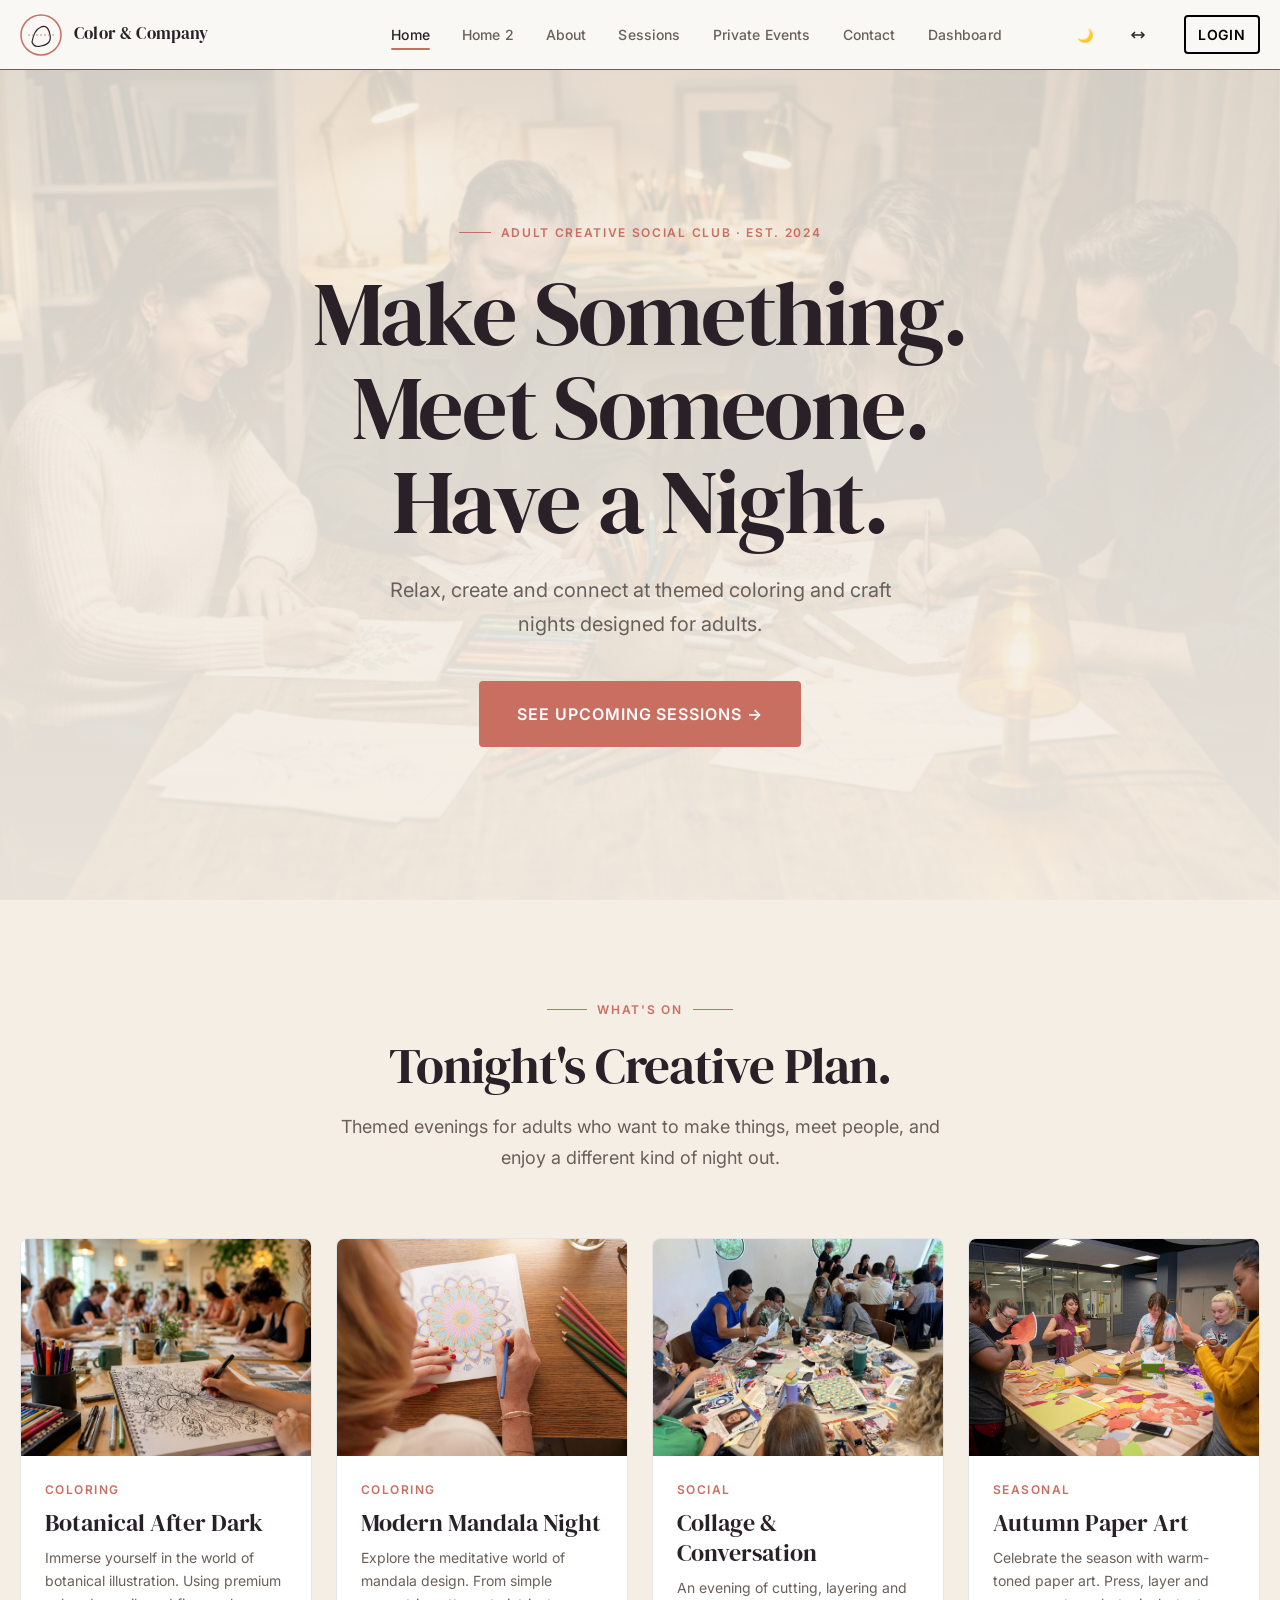
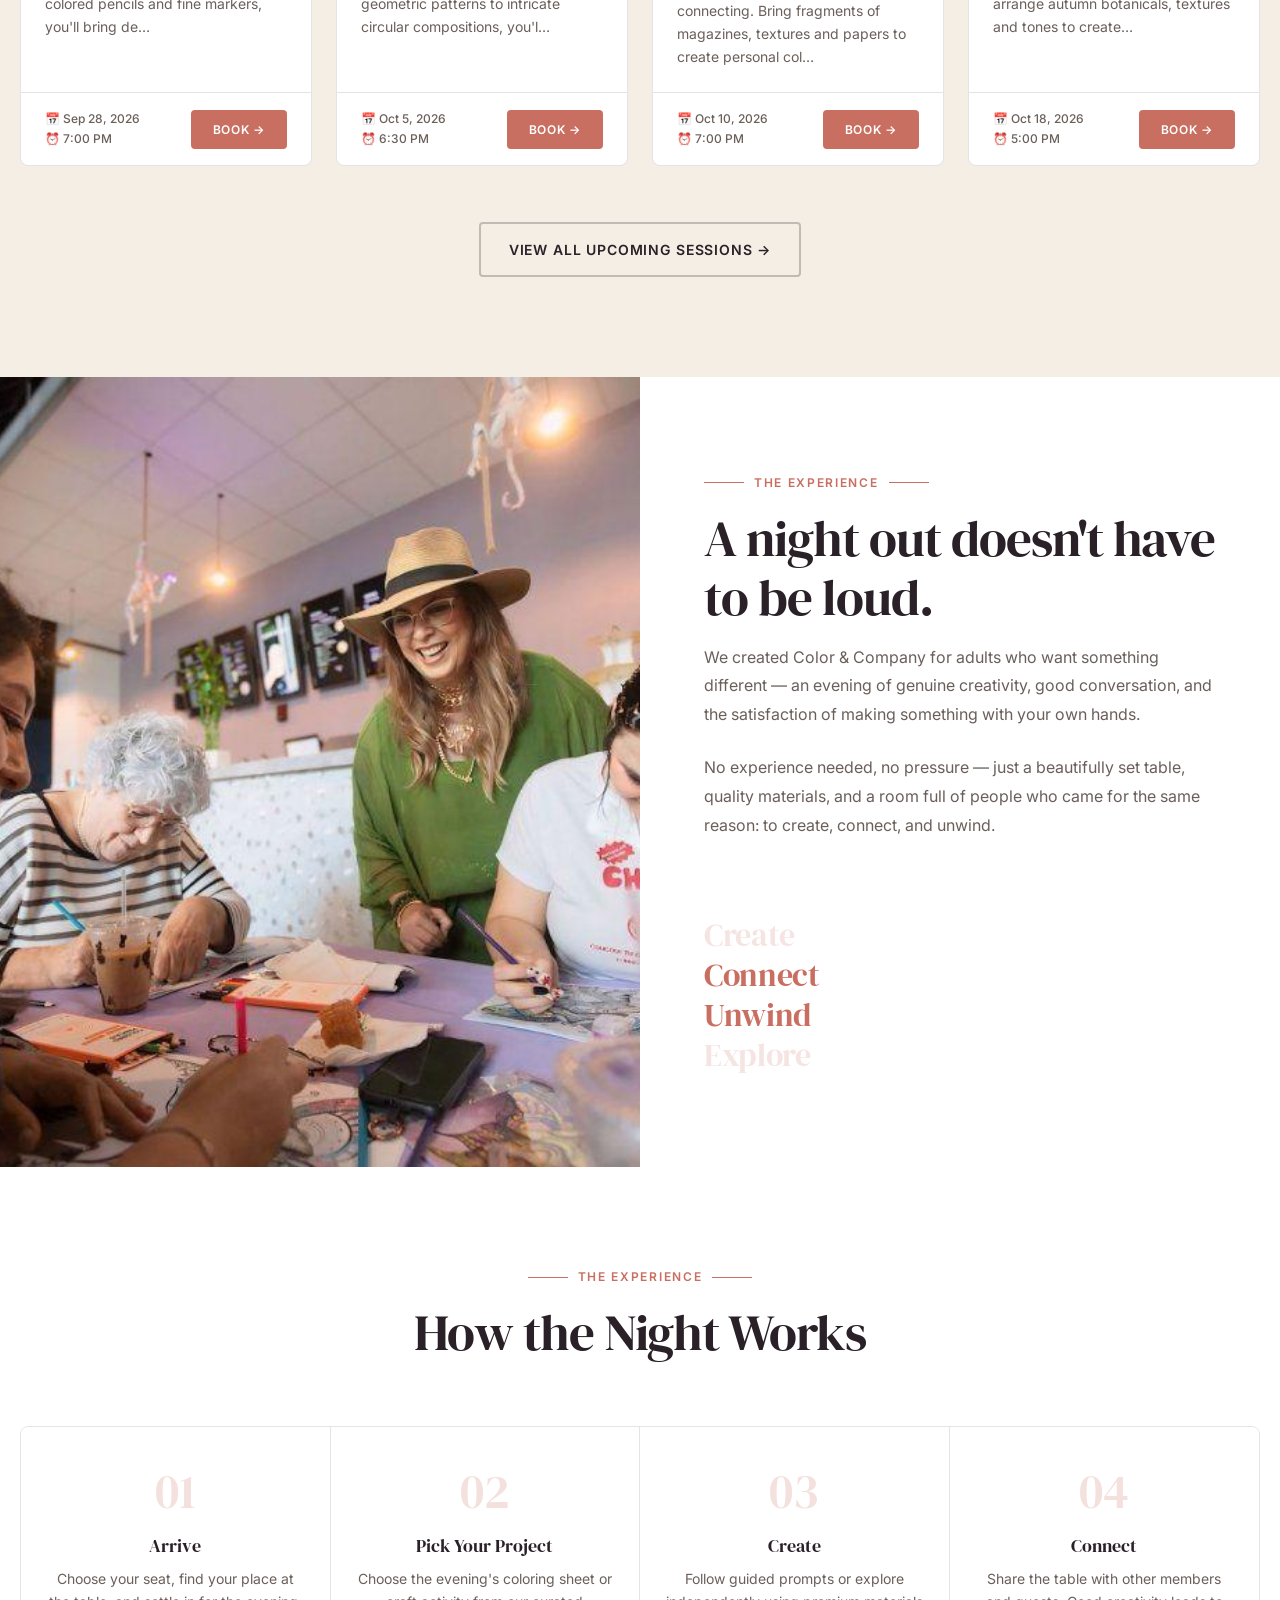
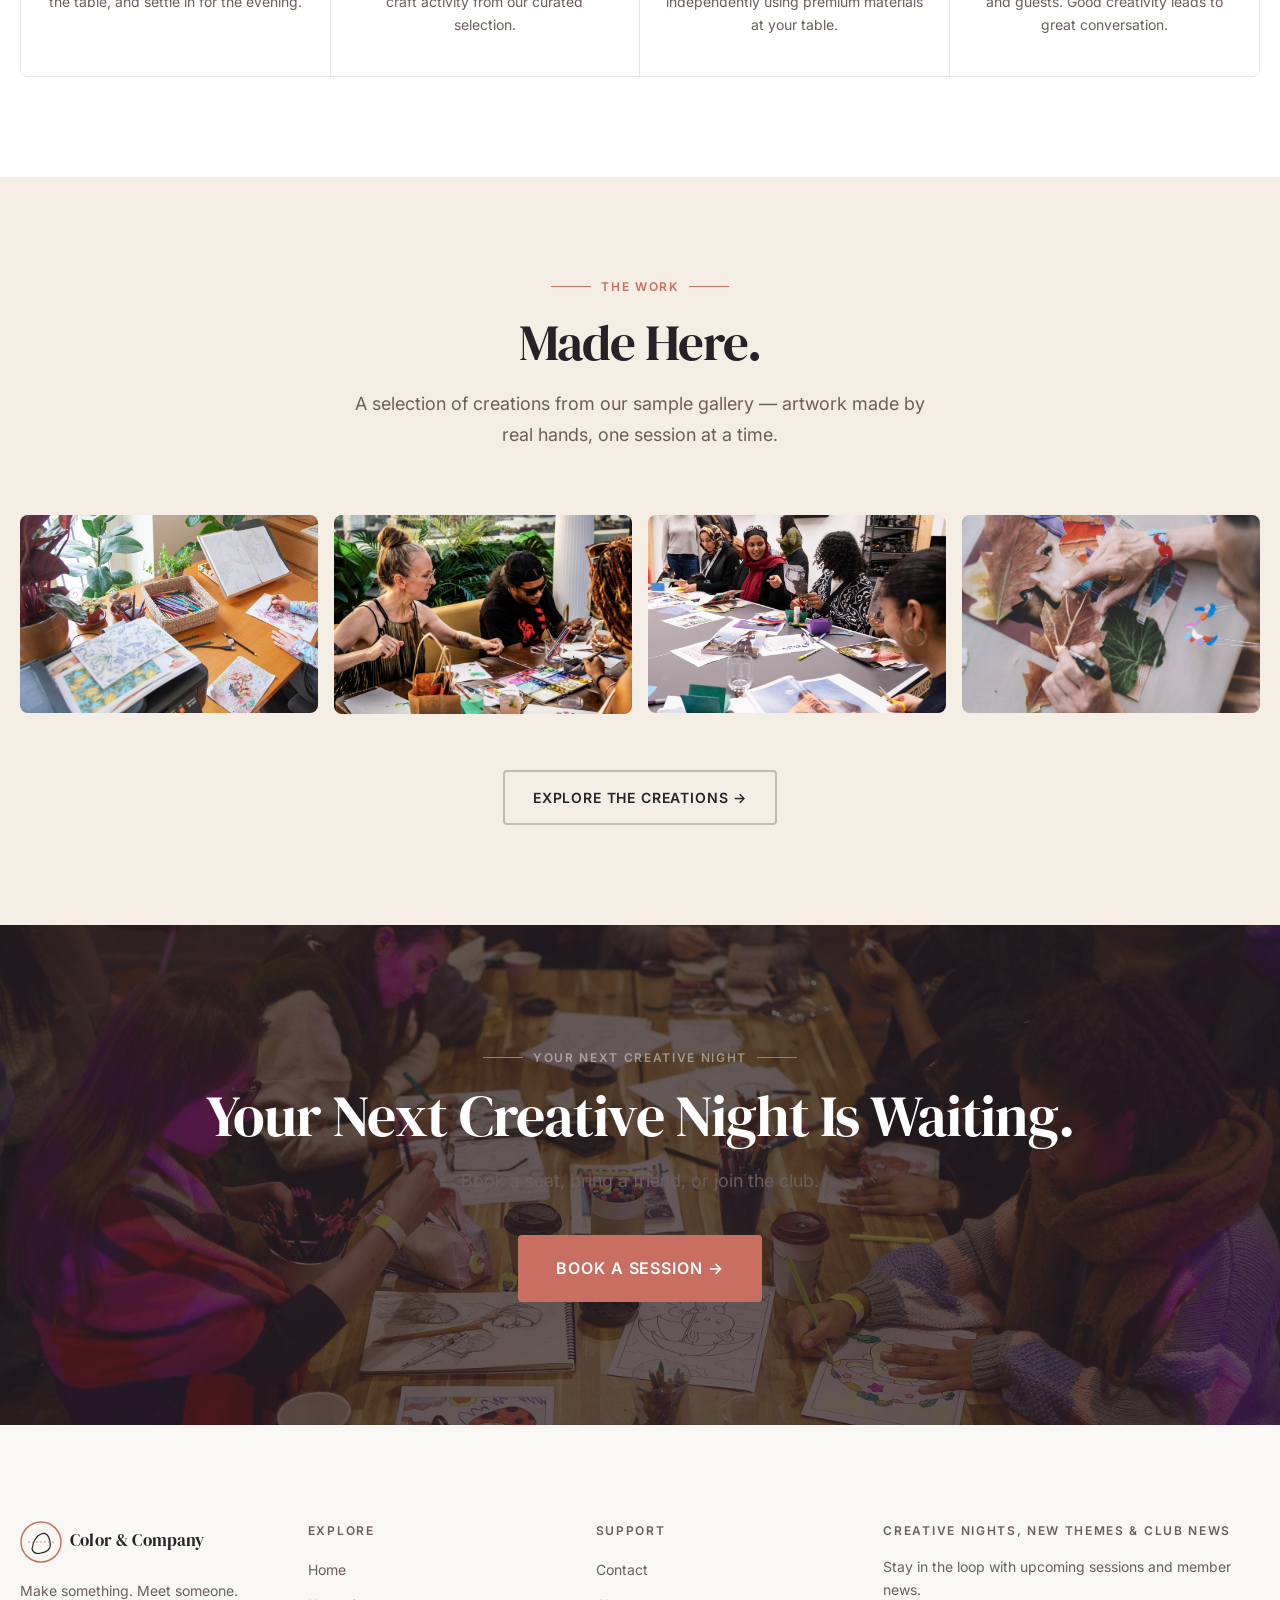
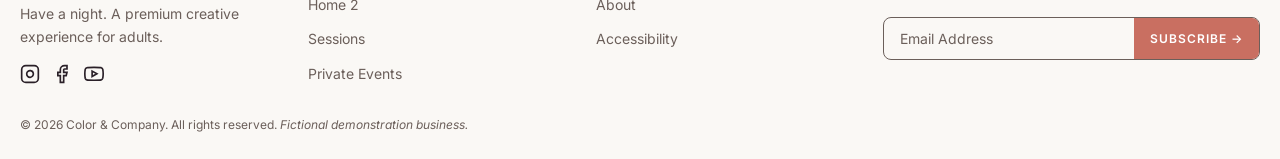
==== index.html @ 6825df43 "commit" ====
﻿<!DOCTYPE html>
<html lang="en" data-theme="light">

<head>
  <meta charset="UTF-8">
  <meta name="viewport" content="width=device-width, initial-scale=1.0">
  <title>Color & Company | Adult Coloring & Craft Nights</title>
  <meta name="description"
    content="Color & Company is a premium adult coloring and craft night social club. Join themed coloring sessions, guided craft nights, and creative community evenings.">
  <meta property="og:title" content="Color & Company | Adult Coloring & Craft Nights">
  <meta property="og:description"
    content="Make something. Meet someone. Have a night. Premium adult creative social club.">
  <meta property="og:type" content="website">
  <link rel="canonical" href="index.html">
  <link rel="stylesheet" href="assets/css/style.css">
  <link rel="preconnect" href="https://fonts.googleapis.com">
  <link rel="preconnect" href="https://fonts.gstatic.com" crossorigin>
  <link
    href="https://fonts.googleapis.com/css2?family=DM+Serif+Display:ital@0;1&family=Inter:wght@300;400;500;600;700&display=swap"
    rel="stylesheet">
  <script type="application/ld+json">
  {"@context":"https://schema.org","@type":"LocalBusiness","name":"Color & Company","description":"Premium adult coloring and craft night social club","url":"index.html"}
  </script>
  <link rel="icon" type="image/svg+xml" href="favicon.svg">
</head>

<body data-page="home">

  <!-- ===================== NAVBAR ===================== -->
  <nav class="navbar" role="navigation" aria-label="Main navigation">
    <div class="navbar__inner">
      <a href="index.html" class="navbar__logo" aria-label="Color & Company Home">
        <svg class="navbar__logo-mark" viewBox="0 0 42 42" fill="none" aria-hidden="true">
          <circle cx="21" cy="21" r="20" stroke="#C96F61" stroke-width="1.5" fill="none" />
          <path d="M12 28 Q14 16 21 13 Q28 10 30 21 Q32 30 21 32 Q14 34 12 28Z" stroke="var(--color-text)"
            stroke-width="1.2" fill="none" />
          <line x1="8" y1="21" x2="34" y2="21" stroke="#C96F61" stroke-width="0.8" stroke-dasharray="2 2" />
        </svg>
        <div class="navbar__logo-text">
          <span class="navbar__logo-name">Color & Company</span>

        </div>
      </a>

      <nav class="navbar__nav" aria-label="Site navigation">
        <a href="index.html" class="navbar__link" data-nav-link>Home</a>
        <a href="home-2.html" class="navbar__link" data-nav-link>Home 2</a>
        <a href="about.html" class="navbar__link" data-nav-link>About</a>
        <a href="sessions.html" class="navbar__link" data-nav-link>Sessions</a>
        <a href="private-events.html" class="navbar__link" data-nav-link>Private Events</a>


        <a href="contact.html" class="navbar__link" data-nav-link>Contact</a>
        <a href="dashboard.html" class="navbar__link" data-nav-link>Dashboard</a>
      </nav>

      <div class="navbar__actions">

        <button class="btn-icon" data-theme-toggle aria-label="Toggle theme" aria-pressed="false">
          <span class="theme-icon">🌙</span>
        </button>
        <button class="btn-icon" data-rtl-toggle aria-label="Toggle RTL" aria-pressed="false">
          <svg width="18" height="18" viewBox="0 0 24 24" fill="none" stroke="currentColor" stroke-width="2"
            aria-hidden="true">
            <path d="M4 12h16" />
            <path d="M8 8l-4 4 4 4" />
            <path d="M16 8l4 4-4 4" />
          </svg>
        </button>
        <a href="login.html" class="btn btn-outline-light"
          style="padding: 6px 12px; font-size: 14px; margin-left: var(--space-sm);">Login</a>

      </div>
      <button class="navbar__hamburger" id="hamburger" aria-label="Open navigation" aria-expanded="false"
        aria-controls="mobile-drawer">
        <span></span><span></span><span></span>
      </button>
    </div>
  </nav>

  <!-- Mobile Drawer Overlay -->
  <div class="mobile-drawer-overlay" id="drawer-overlay" aria-hidden="true"></div>

  <!-- Mobile Drawer -->
  <aside class="mobile-drawer" id="mobile-drawer" role="dialog" aria-modal="true" aria-label="Mobile navigation">
    <div class="mobile-drawer__close">
      <button class="mobile-drawer__x" id="drawer-close" aria-label="Close navigation">✕</button>
    </div>
    <nav class="mobile-drawer__nav" aria-label="Mobile site navigation">
      <a href="index.html" class="mobile-drawer__link" data-nav-link>Home</a>
      <a href="home-2.html" class="mobile-drawer__link" data-nav-link>Home 2</a>
      <a href="about.html" class="mobile-drawer__link" data-nav-link>About</a>
      <a href="sessions.html" class="mobile-drawer__link" data-nav-link> Sessions</a>
      <a href="private-events.html" class="mobile-drawer__link" data-nav-link>Private Events</a>


      <a href="contact.html" class="mobile-drawer__link" data-nav-link>Contact</a><a href="dashboard.html"
        class="mobile-drawer__link" data-nav-link>Dashboard</a>
    </nav>
    <div class="mobile-drawer__divider"></div>
    <div class="mobile-drawer__controls">
      <button class="btn-icon" data-theme-toggle aria-label="Toggle theme" aria-pressed="false">
        <span class="theme-icon">🌙</span>
      </button>
      <button class="btn-icon" data-rtl-toggle aria-label="Toggle RTL" aria-pressed="false">
        <svg width="18" height="18" viewBox="0 0 24 24" fill="none" stroke="currentColor" stroke-width="2"
          aria-hidden="true">
          <path d="M4 12h16" />
          <path d="M8 8l-4 4 4 4" />
          <path d="M16 8l4 4-4 4" />
        </svg>
      </button>
    </div>
    <div class="mobile-drawer__divider"></div>
    <div class="mobile-drawer__cta">
      <a href="login.html" class="btn btn-outline-light w-full" style="justify-content:center">Login</a>

    </div>
  </aside>



  <!-- ===================== HERO ===================== -->
  <section class="hero" aria-label="Hero">
    <div class="hero__bg">
      <img src="assets/images/home1-hero.webp"
        alt="Adults enjoying a creative coloring evening at Color & Company studio" width="1920" height="1080"
        loading="eager" fetchpriority="high">
    </div>


    <div class="hero__content" style="text-align:center;">
      <div class="hero__label" aria-hidden="true">Adult Creative Social Club · Est. 2024</div>
      <h1 class="hero__title">Make Something.<br>Meet Someone.<br>Have a Night.</h1>
      <p class="hero__subtitle">Relax, create and connect at themed coloring and craft nights designed for adults.</p>
      <div class="hero__actions">
        <a href="sessions.html" class="btn btn-primary btn-lg">See Upcoming Sessions →</a>

      </div>
    </div>
  </section>

  <!-- ===================== SECTION 02 — UPCOMING THEMED NIGHTS ===================== -->
  <section class="section" aria-labelledby="home-sessions-title">
    <div class="container">
      <div class="section-header section-header--center">
        <div class="section-header__label">What's On</div>
        <h2 class="section-header__title" id="home-sessions-title">Tonight's Creative Plan.</h2>
        <p class="section-header__desc">Themed evenings for adults who want to make things, meet people, and enjoy a
          different kind of night out.</p>
      </div>

      <!-- Session Cards rendered by JS -->
      <div class="sessions-grid" id="home-sessions" aria-live="polite" aria-label="Upcoming sessions"></div>

      <div style="text-align:center;margin-top:var(--space-lg)">
        <a href="sessions.html" class="btn btn-outline" style="margin-top:var(--space-sm)">View All Upcoming Sessions
          →</a>
      </div>
    </div>
  </section>

  <!-- ===================== SECTION 03 — WHY CREATIVE NIGHTS ===================== -->
  <section class="split-section" aria-labelledby="why-title">
    <div class="split-section__image reveal-left">
      <img src="assets/images/experience.jpg"
        alt="A beautifully arranged coloring table with pencils and botanical artwork" loading="lazy" width="800"
        height="600">
    </div>
    <div class="split-section__content reveal-right">
      <div class="section-header__label" style="margin-bottom:var(--space-sm)">The Experience</div>
      <h2 class="section-header__title" id="why-title">A night out doesn't have to be loud.</h2>
      <p style="color:var(--color-text-muted);line-height:1.8;margin-bottom:var(--space-md)">
        We created Color & Company for adults who want something different — an evening of genuine creativity, good
        conversation, and the satisfaction of making something with your own hands.
      </p>
      <p style="color:var(--color-text-muted);line-height:1.8;margin-bottom:var(--space-lg)">
        No experience needed, no pressure — just a beautifully set table, quality materials, and a room full of people
        who came for the same reason: to create, connect, and unwind.
      </p>
      <div class="split-section__keywords" aria-label="Creative night experience keywords">
        <div class="split-section__keyword">Create</div>
        <div class="split-section__keyword">Connect</div>
        <div class="split-section__keyword">Unwind</div>
        <div class="split-section__keyword">Explore</div>
      </div>
    </div>
  </section>

  <!-- ===================== SECTION 04 — HOW THE NIGHT WORKS ===================== -->
  <section class="section" style="background:var(--color-surface)" aria-labelledby="how-title">
    <div class="container">
      <div class="section-header section-header--center">
        <div class="section-header__label">The Experience</div>
        <h2 class="section-header__title" id="how-title">How the Night Works</h2>
      </div>

      <div class="timeline" role="list" aria-label="Evening experience steps">
        <div class="timeline__step reveal" data-delay="0" role="listitem">
          <div class="timeline__num" aria-hidden="true">01</div>
          <div class="timeline__title">Arrive</div>
          <p class="timeline__desc">Choose your seat, find your place at the table, and settle in for the evening.</p>
        </div>
        <div class="timeline__step reveal" data-delay="100" role="listitem">
          <div class="timeline__num" aria-hidden="true">02</div>
          <div class="timeline__title">Pick Your Project</div>
          <p class="timeline__desc">Choose the evening's coloring sheet or craft activity from our curated selection.
          </p>
        </div>
        <div class="timeline__step reveal" data-delay="200" role="listitem">
          <div class="timeline__num" aria-hidden="true">03</div>
          <div class="timeline__title">Create</div>
          <p class="timeline__desc">Follow guided prompts or explore independently using premium materials at your
            table.</p>
        </div>
        <div class="timeline__step reveal" data-delay="300" role="listitem">
          <div class="timeline__num" aria-hidden="true">04</div>
          <div class="timeline__title">Connect</div>
          <p class="timeline__desc">Share the table with other members and guests. Good creativity leads to great
            conversation.</p>
        </div>

      </div>
    </div>
  </section>

  <!-- ===================== SECTION 05 — CREATIONS GALLERY ===================== -->
  <section class="section" aria-labelledby="gallery-title">
    <div class="container">
      <div class="section-header section-header--center">
        <div class="section-header__label">The Work</div>
        <h2 class="section-header__title" id="gallery-title">Made Here.</h2>
        <p class="section-header__desc">A selection of creations from our sample gallery — artwork made by real hands,
          one session at a time.</p>
      </div>

      <div class="gallery-masonry" aria-label="Sample creations gallery">
        <div class="gallery-item reveal">
          <img src="assets/images/work1.jpg" alt="Botanical coloring artwork from a recent session" loading="lazy"
            width="400" height="500"
            onerror="this.parentElement.style.background='var(--color-surface-2)';this.style.display='none'">
          <div class="gallery-item__overlay">
            <div class="gallery-item__title">Botanical Study</div>
            <div class="gallery-item__meta">Botanical After Dark · Sep 2026</div>
          </div>
        </div>
        <div class="gallery-item reveal" data-delay="100">
          <img src="assets/images/work2.jpg" alt="Close-up of coloring work in progress" loading="lazy" width="400"
            height="300">
          <div class="gallery-item__overlay">
            <div class="gallery-item__title">Floral Composition</div>
            <div class="gallery-item__meta">Botanical After Dark · Aug 2026</div>
          </div>
        </div>
        <div class="gallery-item reveal" data-delay="150">
          <img src="assets/images/work3.jpg" alt="Abstract artwork from a creative session" loading="lazy" width="400"
            height="400"
            onerror="this.parentElement.style.background='var(--color-surface-2)';this.style.display='none'">
          <div class="gallery-item__overlay">
            <div class="gallery-item__title">Midnight Abstract</div>
            <div class="gallery-item__meta">Abstract Color Lab · Aug 2026</div>
          </div>
        </div>
        <div class="gallery-item reveal" data-delay="200">
          <img src="assets/images/work4.jpg" alt="Handmade collage from a craft session" loading="lazy" width="400"
            height="450"
            onerror="this.parentElement.style.background='var(--color-surface-2)';this.style.display='none'">
          <div class="gallery-item__overlay">
            <div class="gallery-item__title">Paper Garden</div>
            <div class="gallery-item__meta">Collage & Conversation · Jul 2026</div>
          </div>
        </div>

      </div>

      <div style="text-align:center;margin-top:var(--space-lg)">
        <a href="creations.html" class="btn btn-outline">Explore the Creations →</a>
      </div>
    </div>
  </section>

  <!-- ===================== SECTION 06 — FINAL CTA ===================== -->
  <section class="cta-section" aria-labelledby="cta-title">
    <div class="cta-section__bg">
      <img src="assets/images/home-bg.jpg" alt="Adults creating together at Color & Company" loading="lazy" width="1920"
        height="800">
    </div>
    <div class="cta-section__content">
      <div class="section-header__label"
        style="color:rgba(244,238,229,0.5);justify-content:center;margin-bottom:var(--space-sm);display:flex">Your Next
        Creative Night</div>
      <h2 class="cta-section__title" id="cta-title">Your Next Creative Night Is Waiting.</h2>
      <p class="cta-section__desc">Book a seat, bring a friend, or join the club.</p>
      <div class="cta-section__actions">
        <a href="sessions.html" class="btn btn-primary btn-lg">Book a Session →</a>
      </div>
    </div>
  </section>

  <!-- ===================== FOOTER ===================== -->
  <footer class="footer" role="contentinfo">
    <div class="container">
      <div class="footer__grid">
        <div>
          <a href="index.html" class="navbar__logo" aria-label="Color &amp; Company Home"
            style="text-decoration: none; display: flex; align-items: center; gap: 8px; margin-bottom: 16px;">
            <svg class="navbar__logo-mark" viewBox="0 0 42 42" fill="none" aria-hidden="true">
              <circle cx="21" cy="21" r="20" stroke="#C96F61" stroke-width="1.5" fill="none" />
              <path d="M12 28 Q14 16 21 13 Q28 10 30 21 Q32 30 21 32 Q14 34 12 28Z" stroke="var(--color-text)"
                stroke-width="1.2" fill="none" />
              <line x1="8" y1="21" x2="34" y2="21" stroke="#C96F61" stroke-width="0.8" stroke-dasharray="2 2" />
            </svg>
            <div class="navbar__logo-text" style="display: flex; flex-direction: column;">
              <span class="navbar__logo-name">Color &amp;
                Company</span>
            </div>
          </a>
          <p class="footer__brand-tagline">Make something. Meet someone. Have a night. A premium creative experience for
            adults.</p>
          <div class="footer__social" style="display: flex; gap: 12px; margin-top: 16px;">
            <a href="#" onmouseover="this.style.color='#C96F61'" onmouseout="this.style.color=''"
              style="color: var(--color-text); transition: color 0.3s;"><svg width="20" height="20" viewBox="0 0 24 24"
                fill="none" stroke="currentColor" stroke-width="2">
                <rect x="2" y="2" width="20" height="20" rx="5" ry="5"></rect>
                <path d="M16 11.37A4 4 0 1 1 12.63 8 4 4 0 0 1 16 11.37z"></path>
                <line x1="17.5" y1="6.5" x2="17.51" y2="6.5"></line>
              </svg></a>
            <a href="#" onmouseover="this.style.color='#C96F61'" onmouseout="this.style.color=''"
              style="color: var(--color-text); transition: color 0.3s;"><svg width="20" height="20" viewBox="0 0 24 24"
                fill="none" stroke="currentColor" stroke-width="2">
                <path d="M18 2h-3a5 5 0 0 0-5 5v3H7v4h3v8h4v-8h3l1-4h-4V7a1 1 0 0 1 1-1h3z"></path>
              </svg></a>
            <a href="#" onmouseover="this.style.color='#C96F61'" onmouseout="this.style.color=''"
              style="color: var(--color-text); transition: color 0.3s;"><svg width="20" height="20" viewBox="0 0 24 24"
                fill="none" stroke="currentColor" stroke-width="2">
                <path
                  d="M22.54 6.42a2.78 2.78 0 0 0-1.94-2C18.88 4 12 4 12 4s-6.88 0-8.6.46a2.78 2.78 0 0 0-1.94 2A29 29 0 0 0 1 11.75a29 29 0 0 0 .46 5.33A2.78 2.78 0 0 0 3.4 19c1.72.46 8.6.46 8.6.46s6.88 0 8.6-.46a2.78 2.78 0 0 0 1.94-2 29 29 0 0 0 .46-5.25 29 29 0 0 0-.46-5.33z">
                </path>
                <polygon points="9.75 15.02 15.5 11.75 9.75 8.48 9.75 15.02"></polygon>
              </svg></a>
          </div>
        </div>
        <div>
          <div class="footer__col-title">Explore</div>
          <ul class="footer__links">
            <li><a href="index.html" class="footer__link">Home</a></li>
            <li><a href="home-2.html" class="footer__link">Home 2</a></li>
            <li><a href="sessions.html" class="footer__link">Sessions</a></li>
            <li><a href="private-events.html" class="footer__link">Private Events</a></li>
          </ul>
        </div>

        <div>
          <div class="footer__col-title">Support</div>
          <ul class="footer__links">
            <li><a href="contact.html" class="footer__link">Contact</a></li>
            <li><a href="about.html" class="footer__link">About</a></li>
            <li><a href="coming-soon.html" class="footer__link">Accessibility</a></li>
          </ul>
        </div>
        <div>
          <div class="footer__col-title">Creative Nights, New Themes & Club News</div>
          <p class="footer__newsletter-desc">Stay in the loop with upcoming sessions and member news.</p>
          <form class="footer__newsletter-form" aria-label="Newsletter signup"
            onsubmit="event.preventDefault();showToast('Subscribed! Demo only — no email recorded.')">
            <input type="email" class="footer__newsletter-input" placeholder="Email Address"
              aria-label="Your email address">
            <button type="submit" class="footer__newsletter-btn">Subscribe →</button>
          </form>
        </div>
      </div>
      <div class="footer__bottom">
        <p class="footer__copyright">© 2026 Color & Company. All rights reserved. <em>Fictional demonstration
            business.</em></p>

      </div>
    </div>
  </footer>

  <!-- Back to Top -->
  <button id="back-to-top" class="back-to-top" aria-label="Back to top">
    <svg width="18" height="18" viewBox="0 0 24 24" fill="none" stroke="currentColor" stroke-width="2.5"
      aria-hidden="true">
      <path d="m18 15-6-6-6 6" />
    </svg>
  </button>

  <!-- ===================== BOOKING MODAL ===================== -->
  <div class="modal-overlay" id="booking-modal" role="dialog" aria-modal="true" aria-labelledby="booking-modal-title">
    <div class="modal modal--wide">
      <div class="modal__header">
        <h2 class="modal__title" id="booking-modal-title">Book a Creative Night</h2>
        <button class="modal__close" data-modal-close aria-label="Close booking modal">✕</button>
      </div>
      <div id="booking-form-content">
        <div class="modal__body">
          <p class="demo-note">⚠ Demo booking system — no real reservations are made.</p>
          <div class="session-detail-meta" style="margin-bottom:0">
            <div class="session-detail-meta__item">
              <span class="session-detail-meta__key">Session</span>
              <span class="session-detail-meta__val booking-modal-session-title">Upcoming Session</span>
            </div>
          </div>

          <form id="booking-form" novalidate>
            <div class="form-row">
              <div class="form-group">
                <label class="form-label" for="booking-name">Full Name <span>*</span></label>
                <input type="text" id="booking-name" class="form-input" placeholder="Your name" required
                  autocomplete="name">
                <span class="form-error" id="booking-name-error">Please enter your full name.</span>
              </div>
              <div class="form-group">
                <label class="form-label" for="booking-email">Email <span>*</span></label>
                <input type="email" id="booking-email" class="form-input" placeholder="you@example.com" required
                  autocomplete="email">
                <span class="form-error" id="booking-email-error">Please enter a valid email.</span>
              </div>
            </div>
            <div class="form-row">
              <div class="form-group">
                <label class="form-label" for="booking-phone">Phone</label>
                <input type="tel" id="booking-phone" class="form-input" placeholder="+1 (555) 000-0000"
                  autocomplete="tel">
              </div>
              <div class="form-group">
                <label class="form-label" for="booking-seats">Number of Seats <span>*</span></label>
                <select id="booking-seats" class="form-select" required>
                  <option value="">Select seats</option>
                  <option value="1">1 seat</option>
                  <option value="2">2 seats</option>
                  <option value="3">3 seats</option>
                  <option value="4">4 seats</option>
                  <option value="5">5+ seats</option>
                </select>
                <span class="form-error" id="booking-seats-error">Please select the number of seats.</span>
              </div>
            </div>
            <input type="hidden" id="booking-session" value="">
            <div class="form-group">
              <label class="form-label" for="booking-membership">Membership Status</label>
              <select id="booking-membership" class="form-select">
                <option value="guest">Guest (non-member)</option>
                <option value="studio-pass">Studio Pass Member</option>
                <option value="creative-club">Creative Club Member</option>
                <option value="full-circle">Full Circle Member</option>
              </select>
            </div>
            <div class="form-group">
              <label class="form-label" for="booking-requirements">Special Requirements</label>
              <textarea id="booking-requirements" class="form-textarea"
                placeholder="Any accessibility needs or special requests…" rows="3"></textarea>
            </div>

            <!-- Seat Selector -->
            <div>
              <div class="form-label" style="margin-bottom:var(--space-sm)">Select Your Seat <span
                  style="font-size:0.75rem;font-weight:400;color:var(--color-text-muted)">(demo display only)</span>
              </div>
              <div id="seat-selector" class="seat-selector"></div>
            </div>
          </form>
        </div>
        <div class="modal__footer">
          <button class="btn btn-outline" data-modal-close>Maybe Later</button>
          <button class="btn btn-primary"
            onclick="document.getElementById('booking-form').dispatchEvent(new Event('submit',{cancelable:true,bubbles:true}))">Continue
            →</button>
        </div>
      </div>
      <!-- Success State -->
      <div class="modal-success" id="booking-success" aria-live="polite">
        <div class="modal-success__icon" aria-hidden="true">✓</div>
        <h3 class="modal-success__title">Booking Request Prepared</h3>
        <p class="modal-success__desc">Your demo booking has been added to your member experience. No real reservation
          has been made — this is a frontend demonstration.</p>
        <button class="btn btn-primary" data-modal-close onclick="ModalManager.close('booking-modal')">Done</button>
      </div>
    </div>
  </div>

  <!-- ===================== SESSION DETAIL MODAL ===================== -->
  <div class="modal-overlay" id="session-detail-modal" role="dialog" aria-modal="true" aria-labelledby="sd-title">
    <div class="modal modal--wide">
      <div class="modal__header">
        <h2 class="modal__title" id="sd-title">Session Title</h2>
        <button class="modal__close" data-modal-close="session-detail-modal"
          onclick="ModalManager.close('session-detail-modal')" aria-label="Close session details">✕</button>
      </div>
      <div class="modal__body">
        <div class="session-detail-image">
          <img id="sd-image" src="" alt="Session image" loading="lazy">
        </div>
        <div class="session-detail-meta">
          <div class="session-detail-meta__item"><span class="session-detail-meta__key">Category</span><span
              class="session-detail-meta__val" id="sd-category">—</span></div>
          <div class="session-detail-meta__item"><span class="session-detail-meta__key">Date</span><span
              class="session-detail-meta__val" id="sd-date">—</span></div>
          <div class="session-detail-meta__item"><span class="session-detail-meta__key">Time</span><span
              class="session-detail-meta__val" id="sd-time">—</span></div>
          <div class="session-detail-meta__item"><span class="session-detail-meta__key">Duration</span><span
              class="session-detail-meta__val" id="sd-duration">—</span></div>
          <div class="session-detail-meta__item"><span class="session-detail-meta__key">Experience</span><span
              class="session-detail-meta__val" id="sd-experience">—</span></div>
          <div class="session-detail-meta__item"><span class="session-detail-meta__key">Availability</span><span
              class="session-detail-meta__val" id="sd-seats">—</span></div>
          <div class="session-detail-meta__item"><span class="session-detail-meta__key">Price</span><span
              class="session-detail-meta__val" id="sd-price">—</span></div>
          <div class="session-detail-meta__item"><span class="session-detail-meta__key">Member</span><span
              class="session-detail-meta__val" id="sd-member-price">—</span></div>
        </div>
        <p id="sd-description" style="color:var(--color-text-muted);line-height:1.75;font-size:var(--text-sm)"></p>
        <div>
          <span class="form-label">Materials Included</span>
          <p id="sd-materials" style="color:var(--color-text-muted);font-size:var(--text-sm);margin-top:4px"></p>
        </div>
        <p class="demo-note">⚠ Sample session data — fictional demonstration information.</p>
      </div>
      <div class="modal__footer">
        <button class="btn btn-outline" onclick="ModalManager.close('session-detail-modal')">Close</button>
        <button class="btn btn-primary" id="sd-book-btn">Book This Session →</button>
      </div>
    </div>
  </div>

  <!-- Join Modal -->
  <div class="modal-overlay" id="join-modal" role="dialog" aria-modal="true" aria-labelledby="join-modal-title">
    <div class="modal">
      <div class="modal__header">
        <h2 class="modal__title" id="join-modal-title">Join the Club</h2>
        <button class="modal__close" onclick="ModalManager.close('join-modal')" aria-label="Close">✕</button>
      </div>
      <div class="modal__body">
        <p class="demo-note">⚠ Sample membership signup — no real membership is created.</p>
        <p style="color:var(--color-text-muted);font-size:var(--text-sm);line-height:1.7">Ready to become a Color &
          Company member? In a real implementation, you'd complete your membership here. This is a frontend
          demonstration only.</p>
      </div>
      <div class="modal__footer">
        <button class="btn btn-outline" onclick="ModalManager.close('join-modal')">Maybe Later</button>
        <a href="login.html" class="btn btn-primary">Sign In to Join →</a>
      </div>
    </div>
  </div>

  <script src="assets/js/main.js"></script>
</body>

</html>
---- assets/css/style.css ----
﻿/* ============================================================
   COLOR & COMPANY — PREMIUM ADULT COLORING & CRAFT NIGHT SOCIAL CLUB
   style.css — Complete Design System
   ============================================================ */

/* ============================================================
   GOOGLE FONTS
   ============================================================ */
@import url('https://fonts.googleapis.com/css2?family=DM+Serif+Display:ital@0;1&family=Inter:wght@300;400;500;600;700&display=swap');

/* ============================================================
   CSS CUSTOM PROPERTIES — DESIGN SYSTEM
   ============================================================ */
:root {
  /* Brand Colors */
  --color-plum: #2A2028;
  --color-cream: #F4EEE5;
  --color-coral: #C96F61;

  /* Light Mode (default) */
  --color-bg: #F4EEE5;
  --color-surface: #FFFFFF;
  --color-surface-2: #EDE6DC;
  --color-text: #2A2028;
  --color-text-muted: #6B5F5A;
  --color-heading: #2A2028;
  --color-border: rgba(42, 32, 40, 0.12);
  --color-border-strong: rgba(42, 32, 40, 0.25);
  --color-overlay: rgba(42, 32, 40, 0.6);
  --color-primary: #C96F61;
  --color-primary-hover: #B85C4E;
  --color-primary-light: rgba(201, 111, 97, 0.12);
  --color-navbar-bg: #FAF8F5;
  --color-navbar-text: #F4EEE5;
  --color-footer-bg: #FAF8F5;
  --color-sidebar-bg: #2A2028;
  --color-sidebar-text: #F4EEE5;
  --color-card-bg: #FFFFFF;
  --color-input-bg: #FFFFFF;
  --color-input-border: rgba(42, 32, 40, 0.2);
  --color-shadow: rgba(42, 32, 40, 0.08);
  --color-shadow-strong: rgba(42, 32, 40, 0.18);

  /* Typography */
  --font-heading: 'DM Serif Display', Georgia, serif;
  --font-body: 'Inter', -apple-system, BlinkMacSystemFont, sans-serif;

  /* Font Sizes */
  --text-xs: 0.75rem;
  --text-sm: 0.875rem;
  --text-base: 1rem;
  --text-md: 1.125rem;
  --text-lg: 1.25rem;
  --text-xl: 1.5rem;
  --text-2xl: 2rem;
  --text-3xl: 2.5rem;
  --text-4xl: 3rem;
  --text-5xl: 3.75rem;
  --text-6xl: 4.5rem;
  --text-7xl: 5.5rem;

  /* Spacing */
  --space-xs: 8px;
  --space-sm: 16px;
  --space-md: 24px;
  --space-lg: 40px;
  --space-xl: 64px;
  --space-2xl: 96px;
  --space-3xl: 128px;

  /* Layout */
  --container-max: 1320px;
  --container-pad: 20px;
  --border-radius: 4px;
  --border-radius-md: 8px;
  --border-radius-lg: 12px;
  --border-radius-xl: 20px;

  /* Transitions */
  --transition-fast: 0.15s ease;
  --transition-base: 0.25s ease;
  --transition-slow: 0.4s ease;
  --transition-long: 0.6s cubic-bezier(0.4, 0, 0.2, 1);

  /* Sidebar */
  --sidebar-width: 260px;
  --topbar-height: 64px;

  /* Z-index layers */
  --z-base: 1;
  --z-dropdown: 100;
  --z-sticky: 200;
  --z-drawer: 300;
  --z-modal: 400;
  --z-toast: 500;
}

/* Dark Mode */
[data-theme="light"] {
  --color-bg: #F4EEE5;
  --color-surface: #ffffff;
  --color-surface-2: #FAF8F5;
  --color-text: #2A2028;
  --color-text-muted: #6B5F5A;
  --color-navbar-bg: #FAF8F5;
  --color-footer-bg: #FAF8F5;
  --color-navbar-text: #2A2028;
  --color-sidebar-bg: #FAF8F5;
  --color-sidebar-text: #2A2028;
}

[data-theme="light"] .sidebar__nav-link:hover {
  background: rgba(0, 0, 0, 0.06);
}

[data-theme="light"] .sidebar__nav-link {
  color: var(--color-text-muted);
}

[data-theme="light"] .sidebar__nav-link.active {
  color: var(--color-primary);
}

[data-theme="light"] .btn-outline-light {
  color: #000000 !important;
  border-color: #000000 !important;
}

[data-theme="light"] .btn-outline-light:hover {
  background: rgba(0, 0, 0, 0.08) !important;
}

[data-theme="light"] .hero__title {
  color: var(--color-text) !important;
}

[data-theme="light"] .hero__label {
  color: var(--color-primary) !important;
}

[data-theme="light"] .hero__bg::after {
  background: linear-gradient(to bottom, rgba(244, 238, 229, 0.85) 0%, rgba(244, 238, 229, 0.95) 100%) !important;
}

[data-theme="light"] .page-hero__title,
[data-theme="light"] .hero-split__title {
  color: #ffffff !important;
}

[data-theme="light"] .page-hero__desc,
[data-theme="light"] .hero-split__subtitle {
  color: rgba(255, 255, 255, 0.8) !important;
}

[data-theme="light"] .navbar__login {
  color: #000000 !important;
}

[data-theme="light"] .navbar__hamburger span {
  background: #000000 !important;
}

[data-theme="light"] .btn-outline-light {
  color: #000000 !important;
  border-color: #000000 !important;
}

[data-theme="light"] .btn-outline-light:hover {
  background: rgba(0, 0, 0, 0.08) !important;
}

[data-theme="light"] .hero__title {
  color: var(--color-text) !important;
}

[data-theme="light"] .hero__label {
  color: var(--color-primary) !important;
}

[data-theme="light"] .hero__bg::after {
  background: linear-gradient(to bottom, rgba(244, 238, 229, 0.85) 0%, rgba(244, 238, 229, 0.95) 100%) !important;
}

[data-theme="light"] .page-hero__title,
[data-theme="light"] .hero-split__title {
  color: #ffffff !important;
}

[data-theme="light"] .page-hero__desc,
[data-theme="light"] .hero-split__subtitle {
  color: rgba(255, 255, 255, 0.8) !important;
}

[data-theme="light"] .navbar__login {
  color: var(--color-text);
  font-weight: 600;
}

[data-theme="dark"] {
  --color-bg: #2A2028;
  --color-surface: #3A3038;
  --color-surface-2: #322F30;
  --color-text: #F4EEE5;
  --color-text-muted: #A89890;
  --color-heading: #F4EEE5;
  --color-border: var(--color-text-muted);
  --color-border-strong: var(--color-text-muted);
  --color-overlay: rgba(42, 32, 40, 0.8);
  --color-primary: #C96F61;
  --color-primary-hover: #D9806F;
  --color-primary-light: rgba(201, 111, 97, 0.18);
  --color-navbar-bg: #1E1B1F;
  --color-navbar-text: #F4EEE5;
  --color-footer-bg: #1E1B1F;
  --color-sidebar-bg: #1E1B1F;
  --color-sidebar-text: #F4EEE5;
  --color-card-bg: #3A3038;
  --color-input-bg: #322F30;
  --color-input-border: var(--color-text-muted);
  --color-shadow: rgba(0, 0, 0, 0.3);
  --color-shadow-strong: rgba(0, 0, 0, 0.5);
}

/* ============================================================
   RESET & BASE
   ============================================================ */
*,
*::before,
*::after {
  box-sizing: border-box;
  margin: 0;
  padding: 0;
}

html {
  scroll-behavior: smooth;
  font-size: 16px;
  -webkit-text-size-adjust: 100%;
}

body {
  font-family: var(--font-body);
  font-size: var(--text-base);
  line-height: 1.65;
  color: var(--color-text);
  background-color: var(--color-bg);
  transition: background-color var(--transition-base), color var(--transition-base);
  overflow-x: hidden;
}

img {
  max-width: 100%;
  height: auto;
  display: block;
}

a {
  color: inherit;
  text-decoration: none;
}

ul,
ol {
  list-style: none;
}

button {
  cursor: pointer;
  border: none;
  background: none;
  font-family: var(--font-body);
}

input,
textarea,
select {
  font-family: var(--font-body);
  font-size: var(--text-base);
}

/* ============================================================
   LAYOUT
   ============================================================ */
.container {
  width: min(100% - 40px, var(--container-max));
  margin-inline: auto;
}

@media (max-width: 480px) {
  .container {
    width: calc(100% - 32px);
  }
}

.section {
  padding-top: 100px !important;
  padding-bottom: 100px !important;
}

.section-sm {
  padding-block: var(--space-xl);
}

.section-lg {
  padding-block: var(--space-3xl);
}

/* ============================================================
   TYPOGRAPHY
   ============================================================ */
h1,
h2,
h3,
h4,
h5,
h6 {
  font-family: var(--font-heading);
  color: var(--color-heading);
  line-height: 1.15;
  font-weight: 400;
}

.display-1 {
  font-size: clamp(2.75rem, 7vw, 5.5rem);
  letter-spacing: -0.02em;
}

.display-2 {
  font-size: clamp(2.25rem, 5vw, 4rem);
  letter-spacing: -0.02em;
}

.display-3 {
  font-size: clamp(1.75rem, 3.5vw, 3rem);
  letter-spacing: -0.015em;
}

.heading-1 {
  font-size: clamp(1.5rem, 3vw, 2.5rem);
}

.heading-2 {
  font-size: clamp(1.25rem, 2.5vw, 2rem);
}

.label {
  font-family: var(--font-body);
  font-size: var(--text-xs);
  font-weight: 600;
  letter-spacing: 0.12em;
  text-transform: uppercase;
  color: var(--color-text-muted);
}

.label-coral {
  color: var(--color-primary);
}

.text-muted {
  color: var(--color-text-muted);
}

.text-lead {
  font-size: var(--text-md);
  line-height: 1.75;
  color: var(--color-text-muted);
}

/* ============================================================
   BUTTONS
   ============================================================ */
.btn {
  display: inline-flex;
  align-items: center;
  gap: var(--space-xs);
  padding: 14px 28px;
  font-family: var(--font-body);
  font-size: var(--text-sm);
  font-weight: 600;
  letter-spacing: 0.06em;
  text-transform: uppercase;
  border-radius: var(--border-radius);
  transition: all var(--transition-base);
  cursor: pointer;
  border: none;
  white-space: nowrap;
  position: relative;
  overflow: hidden;
}

.btn::after {
  content: '';
  position: absolute;
  inset: 0;
  background: rgba(255, 255, 255, 0.1);
  opacity: 0;
  transition: opacity var(--transition-fast);
}

.btn:hover::after {
  opacity: 1;
}

.btn-primary {
  background: var(--color-primary);
  color: #fff;
  border: 2px solid var(--color-primary);
}

.btn-primary:hover {
  background: var(--color-primary-hover);
  border-color: var(--color-primary-hover);
  transform: translateY(-2px);
  box-shadow: 0 8px 24px rgba(201, 111, 97, 0.35);
}

.btn-outline {
  background: transparent;
  color: var(--color-text);
  border: 2px solid var(--color-border-strong);
}

.btn-outline:hover {
  border-color: var(--color-text);
  transform: translateY(-2px);
}

.btn-outline-light {
  background: transparent;
  color: #fff;
  border: 2px solid rgba(255, 255, 255, 0.4);
}

.btn-outline-light:hover {
  border-color: #fff;
  background: rgba(255, 255, 255, 0.08);
}

.btn-ghost {
  background: transparent;
  color: var(--color-primary);
  padding-inline: 4px;
  letter-spacing: 0.04em;
}

.btn-ghost:hover {
  opacity: 0.75;
}

.btn-sm {
  padding: 10px 20px;
  font-size: var(--text-xs);
}

.btn-lg {
  padding: 18px 36px;
  font-size: var(--text-base);
}

.btn-icon {
  width: 44px;
  height: 44px;
  padding: 0;
  border-radius: var(--border-radius-md);
  display: inline-flex;
  align-items: center;
  justify-content: center;
  background: transparent;
  color: var(--color-navbar-text);
  border: 1px solid transparent;
  transition: all var(--transition-fast);
}

.btn-icon:hover {
  background: rgba(255, 255, 255, 0.08);
  border-color: rgba(255, 255, 255, 0.12);
}

/* ============================================================
   NAVBAR
   ============================================================ */
.navbar {
  position: fixed;
  top: 0;
  inset-inline: 0;
  z-index: var(--z-sticky);
  background: var(--color-navbar-bg);
  height: 70px;
  display: flex;
  align-items: center;
  transition: all var(--transition-base);
  border-bottom: 1px solid var(--color-text-muted);
}

.navbar.scrolled {
  box-shadow: 0 4px 30px rgba(0, 0, 0, 0.25);
}

.navbar__inner {
  width: min(100% - 40px, var(--container-max));
  margin-inline: auto;
  display: flex;
  align-items: center;
  gap: var(--space-md);
}

/* Logo */
.navbar__logo {
  display: flex;
  align-items: center;
  gap: 12px;
  flex-shrink: 0;
  color: var(--color-navbar-text);
}

.navbar__logo-mark {
  width: 42px;
  height: 42px;
  flex-shrink: 0;
}

.navbar__logo-text {
  display: flex;
  flex-direction: column;
  line-height: 1;
  gap: 2px;
}

.navbar__logo-name {
  font-family: var(--font-heading);
  font-size: 1.05rem;
  color: var(--color-text);
  letter-spacing: 0.01em;
}

.navbar__logo-descriptor {
  font-size: 0.6rem;
  font-weight: 600;
  letter-spacing: 0.14em;
  text-transform: uppercase;
  color: var(--color-text-muted);
}

/* Nav Links */
.navbar__nav {
  display: flex;
  align-items: center;
  gap: 4px;
  margin-inline-start: auto;
}

.navbar__link {
  padding: 8px 14px;
  font-size: var(--text-sm);
  font-weight: 500;
  color: var(--color-text-muted);
  border-radius: var(--border-radius);
  transition: color var(--transition-fast);
  letter-spacing: 0.01em;
  white-space: nowrap;
}

.navbar__link:hover,
.navbar__link.active {
  color: var(--color-text);
}

.navbar__link.active {
  position: relative;
}

.navbar__link.active::after {
  content: '';
  position: absolute;
  bottom: 4px;
  inset-inline: 14px;
  height: 2px;
  background: var(--color-primary);
  border-radius: 2px;
}

/* Navbar Right */
.navbar__actions {
  display: flex;
  align-items: center;
  gap: var(--space-xs);
  margin-inline-start: var(--space-md);
  flex-shrink: 0;
}

.navbar__login {
  padding: 8px 16px;
  font-size: var(--text-sm);
  font-weight: 600;
  color: var(--color-text);
  border-radius: var(--border-radius);
  transition: color var(--transition-fast);
  white-space: nowrap;
}

.navbar__login:hover {
  color: var(--color-text);
}

.navbar__cta {
  padding: 10px 20px;
  background: var(--color-primary);
  color: #fff;
  font-size: var(--text-xs);
  font-weight: 600;
  letter-spacing: 0.08em;
  text-transform: uppercase;
  border-radius: var(--border-radius);
  transition: all var(--transition-fast);
  white-space: nowrap;
}

.navbar__cta:hover {
  background: var(--color-primary-hover);
  transform: translateY(-1px);
}

/* Hamburger */
.navbar__hamburger {
  display: none;
  flex-direction: column;
  gap: 5px;
  width: 44px;
  height: 44px;
  align-items: center;
  justify-content: center;
  margin-inline-start: auto;
  cursor: pointer;
  border-radius: var(--border-radius-md);
  transition: background var(--transition-fast);
}

.navbar__hamburger:hover {
  background: rgba(255, 255, 255, 0.08);
}

.navbar__hamburger span {
  display: block;
  width: 22px;
  height: 2px;
  background: var(--color-text);
  border-radius: 2px;
  transition: all var(--transition-base);
}

.navbar__hamburger.open span:nth-child(1) {
  transform: translateY(7px) rotate(45deg);
}

.navbar__hamburger.open span:nth-child(2) {
  opacity: 0;
}

.navbar__hamburger.open span:nth-child(3) {
  transform: translateY(-7px) rotate(-45deg);
}

/* Mobile Drawer */
.mobile-drawer {
  position: fixed;
  top: 0;
  inset-inline-end: 0;
  width: min(320px, 100vw);
  height: 100vh;
  background: var(--color-surface);
  z-index: var(--z-drawer);
  transform: translateX(100%);
  transition: transform 0.4s cubic-bezier(0.4, 0, 0.2, 1);
  overflow-y: auto;
  padding: var(--space-lg) var(--space-md);
  display: flex;
  flex-direction: column;
  gap: var(--space-md);
}

[dir="rtl"] .mobile-drawer {
  inset-inline-end: auto;
  inset-inline-start: 0;
  transform: translateX(-100%);
}

.mobile-drawer.open {
  transform: translateX(0);
}

.mobile-drawer__close {
  display: flex;
  align-items: center;
  justify-content: flex-end;
  margin-bottom: var(--space-sm);
}

.mobile-drawer__logo {
  font-family: var(--font-heading);
  font-size: 1.1rem;
  color: var(--color-text);
}

.mobile-drawer__x {
  width: 36px;
  height: 36px;
  display: flex;
  align-items: center;
  justify-content: center;
  color: var(--color-text);
  font-size: 1.25rem;
  border-radius: var(--border-radius-md);
  cursor: pointer;
  transition: background var(--transition-fast);
}

.mobile-drawer__x:hover {
  background: rgba(255, 255, 255, 0.08);
}

.mobile-drawer__nav {
  display: flex;
  flex-direction: column;
  gap: 4px;
}

.mobile-drawer__link {
  display: block;
  padding: 12px 16px;
  color: var(--color-text-muted);
  font-size: var(--text-base);
  font-weight: 500;
  border-radius: var(--border-radius-md);
  transition: all var(--transition-fast);
}

.mobile-drawer__link:hover,
.mobile-drawer__link.active {
  background: rgba(255, 255, 255, 0.06);
  color: var(--color-text);
}

.mobile-drawer__divider {
  height: 1px;
  background: var(--color-text-muted);
  margin-block: var(--space-sm);
}

.mobile-drawer__controls {
  display: flex;
  flex-direction: column;
  gap: var(--space-xs);
}

.mobile-drawer__control {
  display: flex;
  align-items: center;
  justify-content: space-between;
  padding: 12px 16px;
  border-radius: var(--border-radius-md);
  color: var(--color-text-muted);
  font-size: var(--text-sm);
  cursor: pointer;
  transition: background var(--transition-fast);
}

.mobile-drawer__control:hover {
  background: rgba(255, 255, 255, 0.06);
  color: var(--color-text);
}

.mobile-drawer__cta {
  margin-top: auto;
  display: flex;
  flex-direction: column;
  gap: var(--space-xs);
}

.mobile-drawer-overlay {
  position: fixed;
  inset: 0;
  background: var(--color-overlay);
  z-index: calc(var(--z-drawer) - 1);
  opacity: 0;
  pointer-events: none;
  transition: opacity var(--transition-base);
}

.mobile-drawer-overlay.visible {
  opacity: 1;
  pointer-events: all;
}

/* ============================================================
   SEARCH PANEL
   ============================================================ */
.search-panel {
  position: fixed;
  top: 70px;
  inset-inline: 0;
  background: var(--color-navbar-bg);
  padding: var(--space-md);
  z-index: calc(var(--z-sticky) - 1);
  border-top: 1px solid var(--color-text-muted);
  border-bottom: 1px solid var(--color-text-muted);
  transform: translateY(-120%);
  opacity: 0;
  transition: all var(--transition-base);
  pointer-events: none;
}

.search-panel.open {
  transform: translateY(0);
  opacity: 1;
  pointer-events: all;
}

.search-panel__inner {
  width: min(100% - 40px, var(--container-max));
  margin-inline: auto;
  display: flex;
  align-items: center;
  gap: var(--space-md);
}

.search-panel__input {
  flex: 1;
  background: rgba(255, 255, 255, 0.06);
  border: 1px solid rgba(255, 255, 255, 0.12);
  border-radius: var(--border-radius-md);
  padding: 12px 20px;
  color: var(--color-text);
  font-size: var(--text-base);
  outline: none;
  transition: border-color var(--transition-fast);
}

.search-panel__input::placeholder {
  color: var(--color-text-muted);
}

.search-panel__input:focus {
  border-color: var(--color-primary);
}

.search-panel__results {
  margin-top: var(--space-sm);
  display: flex;
  flex-wrap: wrap;
  gap: var(--space-xs);
}

.search-panel__result-item {
  display: block;
  padding: 8px 16px;
  background: rgba(255, 255, 255, 0.06);
  border-radius: var(--border-radius);
  color: var(--color-text-muted);
  font-size: var(--text-sm);
  transition: all var(--transition-fast);
  cursor: pointer;
}

.search-panel__result-item:hover {
  background: var(--color-primary);
  color: #fff;
}

.search-panel__empty {
  color: var(--color-text-muted);
  font-size: var(--text-sm);
  font-style: italic;
}

/* ============================================================
   HERO — HOME
   ============================================================ */
.hero {
  position: relative;
  min-height: 100svh;
  display: flex;
  align-items: center;
  overflow: hidden;
  padding-top: 70px;
}

.hero__bg {
  position: absolute;
  inset: 0;
  z-index: 0;
}

.hero__bg img {
  width: 100%;
  height: 100%;
  object-fit: cover;
  object-position: center;
  will-change: transform;
  transition: transform 20s ease-out;
}

.hero__bg::after {
  content: '';
  position: absolute;
  inset: 0;
  background: linear-gradient(to bottom,
      rgba(42, 32, 40, 0.55) 0%,
      rgba(42, 32, 40, 0.3) 40%,
      rgba(42, 32, 40, 0.7) 100%);
}

.hero__particles {
  position: absolute;
  inset: 0;
  z-index: 1;
  pointer-events: none;
}

.hero__particle {
  position: absolute;
  border-radius: 50%;
  opacity: 0.4;
  animation: floatParticle var(--duration, 8s) var(--delay, 0s) infinite ease-in-out;
}

@keyframes floatParticle {

  0%,
  100% {
    transform: translateY(0) rotate(0deg);
    opacity: 0.3;
  }

  50% {
    transform: translateY(-30px) rotate(180deg);
    opacity: 0.6;
  }
}

.hero__content {
  position: relative;
  z-index: 2;
  width: min(100% - 40px, var(--container-max));
  margin-inline: auto;
  padding-block: var(--space-xl);
  text-align: center;
  display: flex;
  flex-direction: column;
  align-items: center;
  margin: 0 auto;
}

.hero__label {
  display: inline-flex;
  align-items: center;
  gap: 10px;
  font-size: var(--text-xs);
  font-weight: 600;
  letter-spacing: 0.14em;
  text-transform: uppercase;
  color: var(--color-text-muted);
  margin-bottom: var(--space-md);
}

.hero__label::before {
  content: '';
  display: block;
  width: 32px;
  height: 1px;
  background: var(--color-primary);
}

.hero__title {
  font-family: var(--font-heading);
  font-size: clamp(2.75rem, 7vw, 6rem);
  letter-spacing: -0.025em;
  color: #fff;
  line-height: 1.05;
  margin-bottom: var(--space-md);
  max-width: 800px;
}

.hero__subtitle {
  font-size: clamp(1rem, 2vw, 1.25rem);
  color: var(--color-text-muted);
  line-height: 1.7;
  max-width: 560px;
  margin-bottom: var(--space-lg);
}

.hero__actions {
  display: flex;
  align-items: center;
  gap: var(--space-sm);
  flex-wrap: wrap;
}

/* ============================================================
   HERO — HOME 2 (SPLIT)
   ============================================================ */
.hero-split {
  min-height: 100svh;
  padding-top: 70px;
  display: grid;
  grid-template-columns: 1fr 1fr;
}

.hero-split__left {
  background: linear-gradient(rgba(42, 32, 40, 0.85), rgba(42, 32, 40, 0.85));
  display: flex;
  flex-direction: column;
  justify-content: center;
  padding: var(--space-3xl) var(--space-xl) var(--space-3xl) var(--space-2xl);
}

.hero-split__right {
  position: relative;
  overflow: hidden;
}

.hero-split__right img {
  width: 100%;
  height: 100%;
  object-fit: cover;
  transition: transform 20s ease-out;
}

.hero-split__decorative {
  display: flex;
  gap: var(--space-sm);
  margin-bottom: var(--space-md);
}

.hero-split__tag {
  font-size: var(--text-xs);
  font-weight: 600;
  letter-spacing: 0.1em;
  text-transform: uppercase;
  color: var(--color-text-muted);
  padding: 6px 12px;
  border: 1px solid var(--color-text-muted);
  border-radius: var(--border-radius);
}

.hero-split__title {
  font-family: var(--font-heading);
  font-size: clamp(2.75rem, 5.5vw, 5rem);
  color: var(--color-text);
  line-height: 1.05;
  letter-spacing: -0.02em;
  margin-bottom: var(--space-md);
}

.hero-split__subtitle {
  color: var(--color-text-muted);
  font-size: var(--text-md);
  line-height: 1.75;
  margin-bottom: var(--space-lg);
  max-width: 420px;
}

@media (max-width: 834px) {
  .hero-split {
    grid-template-columns: 1fr;
  }

  .hero-split__right {
    height: 50vh;
    order: -1;
  }

  .hero-split__left {
    padding: var(--space-xl) var(--space-md);
  }
}

/* ============================================================
   SECTION HEADERS
   ============================================================ */
.section-header {
  margin-bottom: var(--space-xl);
}

.section-header--center {
  text-align: center;
}

.section-header__label {
  font-size: var(--text-xs);
  font-weight: 600;
  letter-spacing: 0.14em;
  text-transform: uppercase;
  color: var(--color-primary);
  margin-bottom: var(--space-sm);
  display: flex;
  align-items: center;
  gap: 10px;
}

.section-header--center .section-header__label {
  justify-content: center;
}

.section-header__label::before,
.section-header__label::after {
  content: '';
  flex: 1;
  max-width: 40px;
  height: 1px;
  background: var(--color-primary);
}

.section-header--center .section-header__label::before,
.section-header--center .section-header__label::after {
  display: block;
}

.section-header:not(.section-header--center) .section-header__label::before {
  display: none;
}

.section-header:not(.section-header--center) .section-header__label::after {
  display: none;
}

.section-header__title {
  font-family: var(--font-heading);
  font-size: clamp(2rem, 4vw, 3.25rem);
  letter-spacing: -0.02em;
  color: var(--color-heading);
  line-height: 1.15;
  margin-bottom: var(--space-sm);
}

.section-header__desc {
  font-size: var(--text-md);
  color: var(--color-text-muted);
  line-height: 1.75;
  max-width: 600px;
}

.section-header--center .section-header__desc {
  margin-inline: auto;
}

/* ============================================================
   SESSIONS / EVENT CARDS
   ============================================================ */
.sessions-grid {
  display: grid;
  grid-template-columns: repeat(4, 1fr);
  gap: var(--space-md);
}

@media (max-width: 1024px) {
  .sidebar__header-logo {
    display: none !important;
  }

  .sidebar__header-close {
    display: flex !important;
  }

  .sessions-grid {
    grid-template-columns: repeat(2, 1fr);
  }
}

@media (max-width: 768px) {
  .sessions-grid {
    grid-template-columns: 1fr;
  }
}

.session-row {
  display: grid;
  grid-template-columns: 180px 1fr auto;
  gap: var(--space-md);
  align-items: center;
  padding: var(--space-md) var(--space-lg);
  border-bottom: 1px solid var(--color-border);
  transition: background var(--transition-fast);
}

.session-row:hover {
  background: var(--color-surface);
}

.session-row__date {
  display: flex;
  flex-direction: column;
}

.session-row__day {
  font-size: var(--text-2xl);
  font-family: var(--font-heading);
  color: var(--color-heading);
  line-height: 1;
}

.session-row__month-time {
  font-size: var(--text-xs);
  font-weight: 600;
  letter-spacing: 0.1em;
  text-transform: uppercase;
  color: var(--color-text-muted);
  margin-top: 4px;
}

.session-row__info {
  display: flex;
  flex-direction: column;
  gap: 6px;
}

.session-row__category {
  font-size: var(--text-xs);
  font-weight: 600;
  letter-spacing: 0.1em;
  text-transform: uppercase;
  color: var(--color-primary);
}

.session-row__title {
  font-family: var(--font-heading);
  font-size: var(--text-xl);
  color: var(--color-heading);
}

.session-row__desc {
  font-size: var(--text-sm);
  color: var(--color-text-muted);
  line-height: 1.6;
}

.session-row__meta {
  display: flex;
  gap: var(--space-sm);
  flex-wrap: wrap;
  margin-top: 6px;
}

.session-meta-tag {
  font-size: var(--text-xs);
  font-weight: 500;
  color: var(--color-text-muted);
  display: flex;
  align-items: center;
  gap: 4px;
}

.session-row__actions {
  display: flex;
  flex-direction: column;
  align-items: flex-end;
  gap: var(--space-xs);
  flex-shrink: 0;
}

.session-badge {
  display: inline-block;
  padding: 4px 10px;
  border-radius: 100px;
  font-size: 0.65rem;
  font-weight: 600;
  letter-spacing: 0.1em;
  text-transform: uppercase;
}

.session-badge--available {
  background: rgba(201, 111, 97, 0.12);
  color: var(--color-primary);
}

.session-badge--members {
  background: rgba(42, 32, 40, 0.1);
  color: var(--color-text-muted);
}

[data-theme="dark"] .session-badge--members {
  background: var(--color-text-muted);
}

.session-price {
  font-family: var(--font-heading);
  font-size: var(--text-xl);
  color: var(--color-heading);
}

.session-price span {
  font-family: var(--font-body);
  font-size: var(--text-xs);
  color: var(--color-text-muted);
  font-weight: 400;
}

/* Session Card (for home showcase) */
.session-card {
  background: var(--color-card-bg);
  border: 1px solid var(--color-border);
  border-radius: var(--border-radius-md);
  overflow: hidden;
  transition: all var(--transition-base);
  display: flex;
  flex-direction: column;
}

.session-card:hover {
  transform: translateY(-4px);
  box-shadow: 0 20px 50px var(--color-shadow-strong);
}

.session-card__image {
  aspect-ratio: 4/3;
  overflow: hidden;
  background: var(--color-surface-2);
  position: relative;
}

.session-card__image img {
  width: 100%;
  height: 100%;
  object-fit: cover;
  transition: transform var(--transition-slow);
}

.session-card:hover .session-card__image img {
  transform: scale(1.06);
}

.session-card__body {
  padding: var(--space-md);
  flex: 1;
  display: flex;
  flex-direction: column;
  gap: var(--space-xs);
}

.session-card__cat {
  font-size: var(--text-xs);
  font-weight: 600;
  letter-spacing: 0.12em;
  text-transform: uppercase;
  color: var(--color-primary);
}

.session-card__title {
  font-family: var(--font-heading);
  font-size: var(--text-xl);
  color: var(--color-heading);
  line-height: 1.25;
}

.session-card__desc {
  font-size: var(--text-sm);
  color: var(--color-text-muted);
  line-height: 1.65;
  flex: 1;
}

.session-card__footer {
  padding: var(--space-sm) var(--space-md);
  border-top: 1px solid var(--color-border);
  display: flex;
  align-items: center;
  justify-content: space-between;
  gap: var(--space-sm);
}

/* ============================================================
   SPLIT SECTION (Why Creative Nights)
   ============================================================ */
.split-section {
  display: grid;
  grid-template-columns: 1fr 1fr;
  gap: 0;
  min-height: 600px;
  overflow: hidden;
}

.split-section__image {
  position: relative;
  overflow: hidden;
}

.split-section__image img {
  width: 100%;
  height: 100%;
  object-fit: cover;
  transition: transform var(--transition-slow);
}

.split-section:hover .split-section__image img {
  transform: scale(1.04);
}

.split-section__content {
  display: flex;
  flex-direction: column;
  justify-content: center;
  padding: var(--space-2xl) var(--space-xl);
  background: var(--color-surface);
}

.split-section__keywords {
  display: flex;
  flex-direction: column;
  gap: var(--space-xs);
  margin-top: var(--space-lg);
}

.split-section__keyword {
  font-family: var(--font-heading);
  font-size: 2rem;
  color: var(--color-primary);
  letter-spacing: -0.01em;
  line-height: 1;
  opacity: 0.18;
  transition: opacity var(--transition-base);
}

.split-section__keyword.visible {
  opacity: 1;
}

@media (max-width: 834px) {
  .split-section {
    grid-template-columns: 1fr;
  }

  .split-section__image {
    height: 400px;
  }

  .split-section__content {
    padding: var(--space-xl) var(--space-md);
  }
}

/* ============================================================
   TIMELINE (How It Works)
   ============================================================ */
.timeline {
  display: grid;
  grid-template-columns: repeat(4, 1fr);
  gap: 0;
  overflow: hidden;
  border: 1px solid var(--color-border);
  border-radius: var(--border-radius-md);
}

@media (max-width: 1024px) {
  .sidebar__header-logo {
    display: none !important;
  }

  .sidebar__header-close {
    display: flex !important;
  }

  .timeline {
    grid-template-columns: repeat(2, 1fr);
  }
}

@media (max-width: 768px) {
  .timeline {
    grid-template-columns: 1fr;
  }
}

.timeline__step {
  flex: 1;
  padding: var(--space-lg) var(--space-md);
  border-inline-end: 1px solid var(--color-border);
  background: var(--color-surface);
  transition: background var(--transition-base);
  position: relative;
  text-align: center;
  display: flex;
  flex-direction: column;
  align-items: center;
  justify-content: flex-start;
}

.timeline__step:last-child {
  border-inline-end: none;
}

.timeline__step:hover {
  background: var(--color-surface-2);
}

.timeline__num {
  font-family: var(--font-heading);
  font-size: 3rem;
  color: var(--color-primary);
  opacity: 0.2;
  line-height: 1;
  margin-bottom: var(--space-sm);
  transition: opacity var(--transition-base);
}

.timeline__step:hover .timeline__num {
  opacity: 0.7;
}

.timeline__title {
  font-family: var(--font-heading);
  font-size: var(--text-md);
  color: var(--color-heading);
  margin-bottom: 6px;
}

.timeline__desc {
  font-size: var(--text-sm);
  color: var(--color-text-muted);
  line-height: 1.65;
}



/* ============================================================
   GALLERY (Masonry)
   ============================================================ */
.gallery-masonry {
  columns: 4 240px;
  gap: var(--space-sm);
}

.gallery-item {
  break-inside: avoid;
  position: relative;
  overflow: hidden;
  border-radius: var(--border-radius-md);
  margin-bottom: var(--space-sm);
  cursor: pointer;
  background: var(--color-surface-2);
}

.gallery-item img {
  width: 100%;
  height: auto;
  display: block;
  transition: transform var(--transition-slow);
}

.gallery-item:hover img {
  transform: scale(1.06);
}

.gallery-item__overlay {
  position: absolute;
  inset: 0;
  background: linear-gradient(to top, rgba(42, 32, 40, 0.85), transparent 50%);
  opacity: 0;
  transition: opacity var(--transition-base);
  display: flex;
  flex-direction: column;
  justify-content: flex-end;
  padding: var(--space-md);
}

.gallery-item:hover .gallery-item__overlay {
  opacity: 1;
}

.gallery-item__title {
  font-family: var(--font-heading);
  font-size: var(--text-md);
  color: #fff;
  line-height: 1.2;
}

.gallery-item__meta {
  font-size: var(--text-xs);
  color: var(--color-text-muted);
  margin-top: 4px;
}

/* Gallery Filters */
.gallery-filters {
  display: flex;
  gap: var(--space-xs);
  flex-wrap: wrap;
  margin-bottom: var(--space-lg);
}

.filter-btn {
  padding: 8px 20px;
  font-size: var(--text-xs);
  font-weight: 600;
  letter-spacing: 0.08em;
  text-transform: uppercase;
  border-radius: 100px;
  border: 1px solid var(--color-border-strong);
  background: transparent;
  color: var(--color-text-muted);
  cursor: pointer;
  transition: all var(--transition-fast);
}

.filter-btn:hover {
  border-color: var(--color-text);
  color: var(--color-text);
}

.filter-btn.active {
  background: linear-gradient(rgba(42, 32, 40, 0.85), rgba(42, 32, 40, 0.85));
  color: #fff;
  border-color: var(--color-plum);
}

[data-theme="dark"] .filter-btn.active {
  background: var(--color-cream);
  color: var(--color-plum);
  border-color: var(--color-text);
}

/* ============================================================
   CTA SECTION
   ============================================================ */
.cta-section {
  position: relative;
  overflow: hidden;
  min-height: 500px;
  display: flex;
  align-items: center;
}

.cta-section__bg {
  position: absolute;
  inset: 0;
  z-index: 0;
}

.cta-section__bg img {
  width: 100%;
  height: 100%;
  object-fit: cover;
}

.cta-section__bg::after {
  content: '';
  position: absolute;
  inset: 0;
  background: rgba(42, 32, 40, 0.72);
}

.cta-section__content {
  position: relative;
  z-index: 1;
  width: min(100% - 40px, var(--container-max));
  margin-inline: auto;
  text-align: center;
  padding-block: var(--space-2xl);
}

.cta-section__title {
  font-family: var(--font-heading);
  font-size: clamp(2rem, 4.5vw, 3.75rem);
  color: #fff;
  letter-spacing: -0.02em;
  margin-bottom: var(--space-sm);
}

.cta-section__desc {
  font-size: var(--text-md);
  color: var(--color-text-muted);
  margin-bottom: var(--space-lg);
}

.cta-section__actions {
  display: flex;
  align-items: center;
  justify-content: center;
  gap: var(--space-sm);
  flex-wrap: wrap;
}

/* Dark CTA */
.cta-dark {
  background: linear-gradient(rgba(42, 32, 40, 0.85), rgba(42, 32, 40, 0.85)), url('../images/hero-coloring.webp') center/cover no-repeat;
  padding-block: var(--space-2xl);
  text-align: center;
}

.cta-dark .cta-section__title {
  color: var(--color-text);
}

/* ============================================================
   MEMBERSHIP PLANS
   ============================================================ */
.plans-grid {
  display: grid;
  grid-template-columns: repeat(3, 1fr);
  gap: var(--space-md);
}

.plan-card {
  background: var(--color-card-bg);
  border: 1px solid var(--color-border);
  border-radius: var(--border-radius-md);
  padding: var(--space-lg);
  display: flex;
  flex-direction: column;
  gap: var(--space-md);
  transition: all var(--transition-base);
  position: relative;
}

.plan-card:hover {
  border-color: var(--color-border-strong);
  box-shadow: 0 20px 60px var(--color-shadow);
}

.plan-card--featured {
  border-color: var(--color-primary);
  box-shadow: 0 0 0 2px var(--color-primary);
}

.plan-card__badge {
  position: absolute;
  top: -12px;
  inset-inline-start: 50%;
  transform: translateX(-50%);
  background: var(--color-primary);
  color: #fff;
  font-size: var(--text-xs);
  font-weight: 600;
  letter-spacing: 0.1em;
  text-transform: uppercase;
  padding: 4px 16px;
  border-radius: 100px;
}

[dir="rtl"] .plan-card__badge {
  transform: translateX(50%);
}

.plan-card__name {
  font-size: var(--text-xs);
  font-weight: 600;
  letter-spacing: 0.14em;
  text-transform: uppercase;
  color: var(--color-primary);
}

.plan-card__title {
  font-family: var(--font-heading);
  font-size: var(--text-2xl);
  color: var(--color-heading);
  line-height: 1.15;
}

.plan-card__price {
  font-family: var(--font-heading);
  font-size: 2.5rem;
  color: var(--color-heading);
  line-height: 1;
}

.plan-card__price sub {
  font-family: var(--font-body);
  font-size: var(--text-sm);
  font-weight: 400;
  color: var(--color-text-muted);
  vertical-align: middle;
  bottom: 0;
}

.plan-card__sample-note {
  font-size: var(--text-xs);
  color: var(--color-text-muted);
  font-style: italic;
}

.plan-card__benefits {
  display: flex;
  flex-direction: column;
  gap: 10px;
  flex: 1;
}

.plan-benefit {
  display: flex;
  align-items: flex-start;
  gap: 10px;
  font-size: var(--text-sm);
  color: var(--color-text);
}

.plan-benefit__icon {
  width: 18px;
  height: 18px;
  border-radius: 50%;
  background: var(--color-primary-light);
  color: var(--color-primary);
  display: flex;
  align-items: center;
  justify-content: center;
  font-size: 10px;
  flex-shrink: 0;
  margin-top: 2px;
}

@media (max-width: 834px) {
  .plans-grid {
    grid-template-columns: 1fr;
    max-width: 480px;
    margin-inline: auto;
  }
}

/* ============================================================
   INTERACTIVE SESSION SELECTOR (Home 2)
   ============================================================ */
.night-selector {
  background: var(--color-surface);
  border: 1px solid var(--color-border);
  border-radius: var(--border-radius-lg);
  overflow: hidden;
  display: grid;
  grid-template-columns: 280px 1fr;
}

.night-selector__tabs {
  border-inline-end: 1px solid var(--color-border);
  padding: var(--space-sm);
  display: flex;
  flex-direction: column;
  gap: 4px;
}

.night-selector__tab {
  padding: 14px var(--space-sm);
  border-radius: var(--border-radius-md);
  font-size: var(--text-sm);
  font-weight: 500;
  cursor: pointer;
  transition: all var(--transition-fast);
  color: var(--color-text-muted);
  display: flex;
  align-items: center;
  gap: 10px;
}

.night-selector__tab:hover {
  background: var(--color-surface-2);
  color: var(--color-text);
}

.night-selector__tab.active {
  background: var(--color-primary-light);
  color: var(--color-primary);
  font-weight: 600;
}

.night-selector__tab .tab-dot {
  width: 8px;
  height: 8px;
  border-radius: 50%;
  background: currentColor;
  flex-shrink: 0;
}

.night-selector__panel {
  display: none;
  grid-template-columns: 1fr 1fr;
  gap: 0;
}

.night-selector__panel.active {
  display: grid;
}

.night-selector__panel-image {
  aspect-ratio: 1;
  overflow: hidden;
  background: var(--color-surface-2);
}

.night-selector__panel-image img {
  width: 100%;
  height: 100%;
  object-fit: cover;
}

.night-selector__panel-content {
  padding: var(--space-xl) var(--space-lg);
  display: flex;
  flex-direction: column;
  justify-content: center;
  gap: var(--space-sm);
}

.night-selector__panel-cat {
  font-size: var(--text-xs);
  font-weight: 600;
  letter-spacing: 0.12em;
  text-transform: uppercase;
  color: var(--color-primary);
}

.night-selector__panel-title {
  font-family: var(--font-heading);
  font-size: var(--text-2xl);
  color: var(--color-heading);
  line-height: 1.2;
}

.night-selector__panel-desc {
  font-size: var(--text-sm);
  color: var(--color-text-muted);
  line-height: 1.7;
}

@media (max-width: 834px) {
  .night-selector {
    grid-template-columns: 1fr;
  }

  .night-selector__tabs {
    border-inline-end: none;
    border-bottom: 1px solid var(--color-border);
    flex-direction: row;
    flex-wrap: wrap;
  }

  .night-selector__panel.active {
    display: block;
  }

  .night-selector__panel-image {
    aspect-ratio: 16/7;
  }
}

/* ============================================================
   TABLETOP INTERACTIVE (Home 2)
   ============================================================ */
.tabletop {
  position: relative;
  border-radius: var(--border-radius-lg);
  overflow: hidden;
  background: var(--color-surface-2);
  aspect-ratio: 16/9;
}

.tabletop img {
  width: 100%;
  height: 100%;
  object-fit: cover;
}

.tabletop__hotspot {
  position: absolute;
  width: 36px;
  height: 36px;
  border-radius: 50%;
  background: var(--color-primary);
  border: 3px solid #fff;
  cursor: pointer;
  display: flex;
  align-items: center;
  justify-content: center;
  transition: transform var(--transition-fast);
  z-index: 2;
  box-shadow: 0 4px 16px rgba(201, 111, 97, 0.5);
}

.tabletop__hotspot::before {
  content: '';
  position: absolute;
  inset: -8px;
  border-radius: 50%;
  background: var(--color-primary);
  opacity: 0.2;
  animation: pulse 2s infinite;
}

.tabletop__hotspot:hover {
  transform: scale(1.15);
}

@keyframes pulse {

  0%,
  100% {
    transform: scale(1);
    opacity: 0.2;
  }

  50% {
    transform: scale(1.4);
    opacity: 0.05;
  }
}

.tabletop__tooltip {
  position: absolute;
  background: linear-gradient(rgba(42, 32, 40, 0.85), rgba(42, 32, 40, 0.85)), url('../images/hero-coloring.webp') center/cover no-repeat;
  color: var(--color-text);
  padding: var(--space-sm) var(--space-md);
  border-radius: var(--border-radius-md);
  font-size: var(--text-sm);
  pointer-events: none;
  opacity: 0;
  transform: translateY(8px);
  transition: all var(--transition-fast);
  z-index: 3;
  min-width: 180px;
  box-shadow: 0 8px 30px rgba(0, 0, 0, 0.3);
}

.tabletop__hotspot.hovered .tabletop__tooltip {
  opacity: 1;
  transform: translateY(0);
}

.tabletop__tooltip-name {
  font-weight: 600;
  font-size: var(--text-sm);
  margin-bottom: 4px;
}

.tabletop__tooltip-detail {
  font-size: var(--text-xs);
  opacity: 0.75;
}

/* ============================================================
   PROGRESS / USAGE
   ============================================================ */
.usage-ring {
  display: flex;
  align-items: center;
  justify-content: center;
}

.usage-ring svg {
  transform: rotate(-90deg);
}

.usage-ring__track {
  fill: none;
  stroke: var(--color-border);
  stroke-width: 8;
}

.usage-ring__fill {
  fill: none;
  stroke: var(--color-primary);
  stroke-width: 8;
  stroke-linecap: round;
  transition: stroke-dashoffset 1s cubic-bezier(0.4, 0, 0.2, 1);
}

.usage-ring__center {
  position: absolute;
  display: flex;
  flex-direction: column;
  align-items: center;
  gap: 2px;
}

.usage-ring__number {
  font-family: var(--font-heading);
  font-size: 2.5rem;
  color: var(--color-heading);
  line-height: 1;
}

.usage-ring__label {
  font-size: var(--text-xs);
  font-weight: 600;
  letter-spacing: 0.1em;
  text-transform: uppercase;
  color: var(--color-text-muted);
}

.progress-bar {
  height: 8px;
  border-radius: 100px;
  background: var(--color-border);
  overflow: hidden;
}

.progress-bar__fill {
  height: 100%;
  border-radius: 100px;
  background: var(--color-primary);
  transition: width 1s cubic-bezier(0.4, 0, 0.2, 1);
}

/* ============================================================
   DASHBOARD LAYOUT
   ============================================================ */
.dashboard {
  display: grid;
  grid-template-columns: var(--sidebar-width) 1fr;
  min-height: 100vh;
}

/* Sidebar */
.sidebar {
  background: var(--color-sidebar-bg);
  position: fixed;
  top: 0;
  inset-inline-start: 0;
  width: var(--sidebar-width);
  height: 100vh;
  overflow-y: auto;
  z-index: var(--z-sticky);
  display: flex;
  flex-direction: column;
  transition: transform var(--transition-base);
}

.sidebar__header {
  padding: var(--space-lg) var(--space-md);
  border-bottom: 1px solid var(--color-text-muted);
}

.sidebar__logo-name {
  font-family: var(--font-heading);
  font-size: 1rem;
  color: var(--color-text);
}

.sidebar__logo-desc {
  font-size: 0.6rem;
  font-weight: 600;
  letter-spacing: 0.12em;
  text-transform: uppercase;
  color: var(--color-text-muted);
  margin-top: 3px;
}

.sidebar__nav {
  padding: var(--space-md) var(--space-sm);
  flex: 1;
}

.sidebar__nav-label {
  font-size: 0.65rem;
  font-weight: 600;
  letter-spacing: 0.14em;
  text-transform: uppercase;
  color: var(--color-text-muted);
  padding: 0 var(--space-sm);
  margin-bottom: var(--space-xs);
  margin-top: var(--space-md);
}

.sidebar__nav-label:first-child {
  margin-top: 0;
}

.sidebar__nav-link {
  display: flex;
  align-items: center;
  gap: 12px;
  padding: 10px var(--space-sm);
  border-radius: var(--border-radius-md);
  color: var(--color-text-muted);
  font-size: var(--text-sm);
  font-weight: 500;
  transition: all var(--transition-fast);
  cursor: pointer;
}

.sidebar__nav-link:hover {
  background: rgba(255, 255, 255, 0.06);
  color: var(--color-text);
}

.sidebar__nav-link.active {
  background: rgba(201, 111, 97, 0.2);
  color: var(--color-primary);
}

.sidebar__nav-link svg {
  width: 18px;
  height: 18px;
  flex-shrink: 0;
  opacity: 0.8;
}

.sidebar__nav-link.active svg {
  opacity: 1;
}

.sidebar__footer {
  padding: var(--space-md);
  border-top: 1px solid var(--color-text-muted);
}

/* Dashboard Main */
.dashboard__main {
  margin-inline-start: var(--sidebar-width);
  min-height: 100vh;
  background: var(--color-bg);
}

/* Dashboard Topbar */
.dashboard-topbar {
  height: var(--topbar-height);
  background: var(--color-surface);
  border-bottom: 1px solid var(--color-border);
  display: flex;
  align-items: center;
  padding-inline: var(--space-lg);
  gap: var(--space-md);
  position: sticky;
  top: 0;
  z-index: var(--z-dropdown);
}

.dashboard-topbar__title {
  font-family: var(--font-heading);
  font-size: var(--text-xl);
  color: var(--color-heading);
  flex: 1;
}

.dashboard-topbar__search {
  flex: 1;
  max-width: 320px;
  position: relative;
}

.dashboard-topbar__search input {
  width: 100%;
  padding: 8px 16px 8px 36px;
  border-radius: var(--border-radius-md);
  border: 1px solid var(--color-border);
  background: var(--color-input-bg);
  color: var(--color-text);
  font-size: var(--text-sm);
  outline: none;
  transition: border-color var(--transition-fast);
}

.dashboard-topbar__search input:focus {
  border-color: var(--color-primary);
}

.dashboard-topbar__search-icon {
  position: absolute;
  inset-inline-start: 10px;
  top: 50%;
  transform: translateY(-50%);
  color: var(--color-text-muted);
  width: 16px;
  height: 16px;
}

.dashboard-topbar__actions {
  display: flex;
  align-items: center;
  gap: var(--space-xs);
}

.topbar-btn {
  width: 40px;
  height: 40px;
  border-radius: var(--border-radius-md);
  display: flex;
  align-items: center;
  justify-content: center;
  background: transparent;
  color: var(--color-text-muted);
  border: 1px solid transparent;
  cursor: pointer;
  transition: all var(--transition-fast);
  position: relative;
}

.topbar-btn:hover {
  background: var(--color-surface-2);
  color: var(--color-text);
}

.topbar-btn__badge {
  position: absolute;
  top: 4px;
  inset-inline-end: 4px;
  width: 8px;
  height: 8px;
  border-radius: 50%;
  background: var(--color-primary);
  border: 2px solid var(--color-surface);
}

.avatar {
  width: 36px;
  height: 36px;
  border-radius: 50%;
  background: var(--color-primary);
  color: #fff;
  display: flex;
  align-items: center;
  justify-content: center;
  font-size: var(--text-sm);
  font-weight: 600;
  cursor: pointer;
  flex-shrink: 0;
}

/* Dashboard Content */
.dashboard-content {
  padding: var(--space-lg);
}

.dashboard-greeting {
  font-family: var(--font-heading);
  font-size: clamp(1.5rem, 3vw, 2.5rem);
  color: var(--color-heading);
  margin-bottom: 6px;
}

.dashboard-date {
  font-size: var(--text-sm);
  color: var(--color-text-muted);
  margin-bottom: var(--space-lg);
}

/* Dashboard Widgets Grid */
.dashboard-grid {
  display: grid;
  grid-template-columns: repeat(auto-fill, minmax(320px, 1fr));
  gap: var(--space-md);
}

.widget {
  background: var(--color-card-bg);
  border: 1px solid var(--color-border);
  border-radius: var(--border-radius-md);
  padding: var(--space-md);
  transition: box-shadow var(--transition-fast);
}

.widget:hover {
  box-shadow: 0 8px 30px var(--color-shadow);
}

.widget--col-8 {
  grid-column: span 8;
}

.widget--col-6 {
  grid-column: span 6;
}

.widget--col-4 {
  grid-column: span 4;
}

.widget--col-3 {
  grid-column: span 3;
}

.widget--col-12 {
  grid-column: span 12;
}

.widget__label {
  font-size: var(--text-xs);
  font-weight: 600;
  letter-spacing: 0.12em;
  text-transform: uppercase;
  color: var(--color-text-muted);
  margin-bottom: var(--space-sm);
}

.widget__title {
  font-family: var(--font-heading);
  font-size: var(--text-xl);
  color: var(--color-heading);
  margin-bottom: var(--space-xs);
}

.widget__number {
  font-family: var(--font-heading);
  font-size: 3rem;
  color: var(--color-primary);
  line-height: 1;
  margin-bottom: 6px;
}

@media (max-width: 1024px) {
  .sidebar__header-logo {
    display: none !important;
  }

  .sidebar__header-close {
    display: flex !important;
  }

  .widget--col-8 {
    grid-column: span 12;
  }

  .widget--col-4 {
    grid-column: span 6;
  }

  .widget--col-3 {
    grid-column: span 6;
  }
}

@media (max-width: 768px) {

  .widget--col-8,
  .widget--col-6,
  .widget--col-4,
  .widget--col-3 {
    grid-column: span 12;
  }
}

/* Notification Dropdown */
.notification-dropdown {
  position: absolute;
  top: calc(100% + 8px);
  inset-inline-end: 0;
  width: 320px;
  background: var(--color-surface);
  border: 1px solid var(--color-border);
  border-radius: var(--border-radius-md);
  box-shadow: 0 20px 60px var(--color-shadow-strong);
  z-index: var(--z-dropdown);
  overflow: hidden;
  display: none;
}

.notification-dropdown.open {
  display: block;
}

.notification-dropdown__header {
  padding: var(--space-sm) var(--space-md);
  border-bottom: 1px solid var(--color-border);
  display: flex;
  align-items: center;
  justify-content: space-between;
}

.notification-dropdown__title {
  font-weight: 600;
  font-size: var(--text-sm);
  color: var(--color-heading);
}

.notification-item {
  padding: var(--space-sm) var(--space-md);
  border-bottom: 1px solid var(--color-border);
  display: flex;
  align-items: flex-start;
  gap: var(--space-xs);
  cursor: pointer;
  transition: background var(--transition-fast);
}

.notification-item:hover {
  background: var(--color-surface-2);
}

.notification-item.unread {
  background: var(--color-primary-light);
}

.notification-item__dot {
  width: 8px;
  height: 8px;
  border-radius: 50%;
  background: var(--color-primary);
  flex-shrink: 0;
  margin-top: 6px;
}

.notification-item.read .notification-item__dot {
  background: var(--color-border);
}

.notification-item__content p {
  font-size: var(--text-sm);
  color: var(--color-text);
  line-height: 1.5;
}

.notification-item__content time {
  font-size: var(--text-xs);
  color: var(--color-text-muted);
}

/* Mobile Dashboard */
@media (max-width: 1024px) {
  .sidebar__header-logo {
    display: none !important;
  }

  .sidebar__header-close {
    display: flex !important;
  }

  .dashboard {
    grid-template-columns: 1fr;
  }

  .sidebar {
    transform: translateX(-100%);
    z-index: var(--z-drawer);
  }

  [dir="rtl"] .sidebar {
    transform: translateX(100%);
  }

  .sidebar.open {
    transform: translateX(0);
  }

  .dashboard__main {
    margin-inline-start: 0;
  }
}

/* ============================================================
   BOOKINGS TABLE
   ============================================================ */
.bookings-table-wrap {
  overflow-x: auto;
  border: 1px solid var(--color-border);
  border-radius: var(--border-radius-md);
}

.bookings-table {
  width: 100%;
  border-collapse: collapse;
  min-width: 600px;
}

.bookings-table th {
  padding: var(--space-sm) var(--space-md);
  font-size: var(--text-xs);
  font-weight: 600;
  letter-spacing: 0.1em;
  text-transform: uppercase;
  color: var(--color-text-muted);
  text-align: start;
  background: var(--color-surface);
  border-bottom: 1px solid var(--color-border);
  white-space: nowrap;
}

.bookings-table td {
  padding: var(--space-sm) var(--space-md);
  font-size: var(--text-sm);
  color: var(--color-text);
  border-bottom: 1px solid var(--color-border);
  vertical-align: middle;
}

.bookings-table tr:last-child td {
  border-bottom: none;
}

.bookings-table tr:hover td {
  background: var(--color-surface);
}

.status-badge {
  display: inline-block;
  padding: 4px 12px;
  border-radius: 100px;
  font-size: 0.7rem;
  font-weight: 600;
  letter-spacing: 0.08em;
  text-transform: uppercase;
}

.status-badge--confirmed {
  background: rgba(76, 175, 80, 0.1);
  color: #388E3C;
}

.status-badge--pending {
  background: rgba(255, 152, 0, 0.1);
  color: #E65100;
}

.status-badge--cancelled {
  background: rgba(201, 111, 97, 0.1);
  color: var(--color-primary);
}

.status-badge--completed {
  background: var(--color-primary-light);
  color: var(--color-primary);
}

/* ============================================================
   FORMS
   ============================================================ */
.form-group {
  display: flex;
  flex-direction: column;
  gap: 6px;
}

.form-label {
  font-size: var(--text-sm);
  font-weight: 500;
  color: var(--color-text);
}

.form-label span {
  color: var(--color-primary);
}

.form-input,
.form-select,
.form-textarea {
  padding: 12px 16px;
  border: 1px solid var(--color-input-border);
  border-radius: var(--border-radius-md);
  background: var(--color-input-bg);
  color: var(--color-text);
  font-size: var(--text-base);
  outline: none;
  transition: border-color var(--transition-fast);
  width: 100%;
}

.form-input:focus,
.form-select:focus,
.form-textarea:focus {
  border-color: var(--color-primary);
}

.form-input.error,
.form-select.error,
.form-textarea.error {
  border-color: #e53e3e;
}

.form-error {
  font-size: var(--text-xs);
  color: #e53e3e;
  display: none;
}

.form-error.visible {
  display: block;
}

.form-textarea {
  resize: vertical;
  min-height: 120px;
}

.form-row {
  display: grid;
  grid-template-columns: 1fr 1fr;
  gap: var(--space-md);
}

@media (max-width: 480px) {
  .form-row {
    grid-template-columns: 1fr;
  }
}

/* Toggle Switch */
.toggle {
  display: flex;
  align-items: center;
  justify-content: space-between;
  gap: var(--space-sm);
  padding: var(--space-sm) 0;
  border-bottom: 1px solid var(--color-border);
}

.toggle:last-child {
  border-bottom: none;
}

.toggle__info {
  flex: 1;
}

.toggle__label {
  font-size: var(--text-sm);
  font-weight: 500;
  color: var(--color-text);
}

.toggle__desc {
  font-size: var(--text-xs);
  color: var(--color-text-muted);
  margin-top: 2px;
}

.toggle__switch {
  position: relative;
  width: 44px;
  height: 24px;
  flex-shrink: 0;
}

.toggle__switch input {
  opacity: 0;
  width: 0;
  height: 0;
  position: absolute;
}

.toggle__slider {
  position: absolute;
  inset: 0;
  background: var(--color-border);
  border-radius: 100px;
  cursor: pointer;
  transition: background var(--transition-fast);
}

.toggle__slider::before {
  content: '';
  position: absolute;
  width: 18px;
  height: 18px;
  inset-inline-start: 3px;
  top: 3px;
  background: #fff;
  border-radius: 50%;
  transition: transform var(--transition-fast);
}

.toggle__switch input:checked+.toggle__slider {
  background: var(--color-primary);
}

.toggle__switch input:checked+.toggle__slider::before {
  transform: translateX(20px);
}

[dir="rtl"] .toggle__switch input:checked+.toggle__slider::before {
  transform: translateX(-20px);
}

/* Checkbox style preference */
.pref-check {
  display: flex;
  align-items: center;
  gap: 10px;
  padding: 10px 14px;
  border: 1px solid var(--color-border);
  border-radius: var(--border-radius-md);
  cursor: pointer;
  transition: all var(--transition-fast);
  user-select: none;
}

.pref-check:hover {
  border-color: var(--color-primary);
}

.pref-check.checked {
  border-color: var(--color-primary);
  background: var(--color-primary-light);
}

.pref-check__icon {
  width: 20px;
  height: 20px;
  border-radius: var(--border-radius);
  border: 2px solid var(--color-border-strong);
  display: flex;
  align-items: center;
  justify-content: center;
  flex-shrink: 0;
  transition: all var(--transition-fast);
}

.pref-check.checked .pref-check__icon {
  background: var(--color-primary);
  border-color: var(--color-primary);
  color: #fff;
}

.pref-grid {
  display: grid;
  grid-template-columns: repeat(auto-fill, minmax(180px, 1fr));
  gap: var(--space-xs);
}

/* ============================================================
   MODAL
   ============================================================ */
.modal-overlay {
  position: fixed;
  inset: 0;
  background: var(--color-overlay);
  z-index: var(--z-modal);
  display: flex;
  align-items: center;
  justify-content: center;
  padding: var(--space-md);
  opacity: 0;
  pointer-events: none;
  transition: opacity var(--transition-base);
}

.modal-overlay.open {
  opacity: 1;
  pointer-events: all;
}

.modal {
  background: var(--color-surface);
  border-radius: var(--border-radius-lg);
  width: 100%;
  max-width: 640px;
  max-height: 90vh;
  overflow-y: auto;
  transform: scale(0.94) translateY(20px);
  transition: transform var(--transition-base);
  position: relative;
}

.modal-overlay.open .modal {
  transform: scale(1) translateY(0);
}

.modal--wide {
  max-width: 860px;
}

.modal__header {
  padding: var(--space-lg) var(--space-lg) var(--space-md);
  border-bottom: 1px solid var(--color-border);
  display: flex;
  align-items: flex-start;
  gap: var(--space-sm);
}

.modal__title {
  font-family: var(--font-heading);
  font-size: var(--text-2xl);
  color: var(--color-heading);
  flex: 1;
}

.modal__close {
  width: 36px;
  height: 36px;
  border-radius: var(--border-radius-md);
  display: flex;
  align-items: center;
  justify-content: center;
  cursor: pointer;
  color: var(--color-text-muted);
  transition: all var(--transition-fast);
  flex-shrink: 0;
}

.modal__close:hover {
  background: var(--color-surface-2);
  color: var(--color-text);
}

.modal__body {
  padding: var(--space-lg);
  display: flex;
  flex-direction: column;
  gap: var(--space-md);
}

.modal__footer {
  padding: var(--space-md) var(--space-lg);
  border-top: 1px solid var(--color-border);
  display: flex;
  align-items: center;
  justify-content: flex-end;
  gap: var(--space-sm);
}

/* Seat Selector */
.seat-selector {
  display: flex;
  flex-direction: column;
  gap: var(--space-sm);
}

.seat-row {
  display: flex;
  align-items: center;
  gap: var(--space-sm);
}

.seat-row__label {
  font-size: var(--text-xs);
  font-weight: 600;
  letter-spacing: 0.1em;
  text-transform: uppercase;
  color: var(--color-text-muted);
  width: 80px;
  flex-shrink: 0;
}

.seat-row__seats {
  display: flex;
  gap: 8px;
  flex-wrap: wrap;
}

.seat {
  width: 36px;
  height: 36px;
  border-radius: var(--border-radius-md);
  border: 2px solid var(--color-border-strong);
  display: flex;
  align-items: center;
  justify-content: center;
  font-size: var(--text-xs);
  font-weight: 600;
  cursor: pointer;
  transition: all var(--transition-fast);
  color: var(--color-text-muted);
}

.seat:hover:not(.unavailable) {
  border-color: var(--color-primary);
  color: var(--color-primary);
}

.seat.selected {
  background: var(--color-primary);
  border-color: var(--color-primary);
  color: #fff;
}

.seat.unavailable {
  background: var(--color-surface-2);
  border-color: var(--color-border);
  color: var(--color-border);
  cursor: not-allowed;
  opacity: 0.5;
}

.seat-legend {
  display: flex;
  gap: var(--space-md);
  flex-wrap: wrap;
  margin-top: var(--space-xs);
}

.seat-legend__item {
  display: flex;
  align-items: center;
  gap: 6px;
  font-size: var(--text-xs);
  color: var(--color-text-muted);
}

.seat-legend__dot {
  width: 14px;
  height: 14px;
  border-radius: 3px;
  border: 2px solid var(--color-border-strong);
}

.seat-legend__dot--selected {
  background: var(--color-primary);
  border-color: var(--color-primary);
}

.seat-legend__dot--unavailable {
  background: var(--color-surface-2);
  border-color: var(--color-border);
  opacity: 0.5;
}

/* ============================================================
   ABOUT — APPROACH GRID
   ============================================================ */
.approach-grid {
  display: grid;
  grid-template-columns: repeat(4, 1fr);
  gap: var(--space-md);
}

.approach-item {
  display: flex;
  flex-direction: column;
  align-items: flex-start;
  gap: var(--space-sm);
  padding: var(--space-lg);
  border: 1px solid var(--color-border);
  border-radius: var(--border-radius-md);
  background: var(--color-surface);
  transition: all var(--transition-base);
}

.approach-item:hover {
  border-color: var(--color-primary);
  transform: translateY(-4px);
}

.approach-item__num {
  font-family: var(--font-heading);
  font-size: 3.5rem;
  color: var(--color-primary);
  opacity: 0.2;
  line-height: 1;
  transition: opacity var(--transition-base);
}

.approach-item:hover .approach-item__num {
  opacity: 1;
}

.approach-item__title {
  font-family: var(--font-heading);
  font-size: var(--text-xl);
  color: var(--color-heading);
}

.approach-item__desc {
  font-size: var(--text-sm);
  color: var(--color-text-muted);
  line-height: 1.7;
}

@media (max-width: 834px) {
  .approach-grid {
    grid-template-columns: 1fr 1fr;
  }
}

@media (max-width: 480px) {
  .approach-grid {
    grid-template-columns: 1fr;
  }
}

/* ============================================================
   EVENT TYPES (Private Events)
   ============================================================ */
.event-types-grid {
  display: grid;
  grid-template-columns: 1fr 1fr;
  grid-template-rows: auto auto;
  gap: var(--space-md);
}

.event-type-card {
  border-radius: var(--border-radius-md);
  overflow: hidden;
  position: relative;
  min-height: 300px;
  display: flex;
  align-items: flex-end;
}

.event-type-card:first-child {
  grid-row: span 2;
}

.event-type-card__image {
  position: absolute;
  inset: 0;
}

.event-type-card__image img {
  width: 100%;
  height: 100%;
  object-fit: cover;
  transition: transform var(--transition-slow);
}

.event-type-card:hover .event-type-card__image img {
  transform: scale(1.06);
}

.event-type-card__image::after {
  content: '';
  position: absolute;
  inset: 0;
  background: linear-gradient(to top, rgba(42, 32, 40, 0.9) 0%, transparent 60%);
}

.event-type-card__content {
  position: relative;
  z-index: 1;
  padding: var(--space-lg);
}

.event-type-card__cat {
  font-size: var(--text-xs);
  font-weight: 600;
  letter-spacing: 0.12em;
  text-transform: uppercase;
  color: var(--color-primary);
  margin-bottom: var(--space-xs);
}

.event-type-card__title {
  font-family: var(--font-heading);
  font-size: var(--text-xl);
  color: #fff;
  line-height: 1.2;
  margin-bottom: 6px;
}

.event-type-card__desc {
  font-size: var(--text-sm);
  color: var(--color-text-muted);
  line-height: 1.6;
}

@media (max-width: 768px) {
  .event-types-grid {
    grid-template-columns: 1fr;
  }

  .event-type-card:first-child {
    grid-row: span 1;
  }
}

/* ============================================================
   CONTACT TOPICS
   ============================================================ */
.topics-grid {
  display: grid;
  grid-template-columns: repeat(3, 1fr);
  gap: var(--space-sm);
}

.topic-btn {
  padding: var(--space-md);
  border: 1px solid var(--color-border);
  border-radius: var(--border-radius-md);
  background: var(--color-surface);
  text-align: start;
  cursor: pointer;
  transition: all var(--transition-fast);
  display: flex;
  align-items: center;
  gap: var(--space-sm);
}

.topic-btn:hover {
  border-color: var(--color-primary);
}

.topic-btn.active {
  border-color: var(--color-primary);
  background: var(--color-primary-light);
}

.topic-btn__icon {
  width: 40px;
  height: 40px;
  border-radius: var(--border-radius-md);
  background: var(--color-surface-2);
  display: flex;
  align-items: center;
  justify-content: center;
  flex-shrink: 0;
  font-size: 1.25rem;
}

.topic-btn.active .topic-btn__icon {
  background: var(--color-primary);
  color: #fff;
}

.topic-btn__label {
  font-size: var(--text-sm);
  font-weight: 500;
  color: var(--color-text);
}

@media (max-width: 768px) {
  .topics-grid {
    grid-template-columns: 1fr 1fr;
  }
}

@media (max-width: 480px) {
  .topics-grid {
    grid-template-columns: 1fr;
  }
}

/* ============================================================
   LOGIN PAGE
   ============================================================ */
.login-page {
  min-height: 100vh;
  display: grid;
  grid-template-columns: 1fr 480px;
}

.login-page__left {
  position: relative;
  overflow: hidden;
}

.login-page__left img {
  width: 100%;
  height: 100%;
  object-fit: cover;
}

.login-page__left::after {
  content: '';
  position: absolute;
  inset: 0;
  background: linear-gradient(135deg, rgba(42, 32, 40, 0.7) 0%, rgba(201, 111, 97, 0.2) 100%);
}

.login-page__left-content {
  position: absolute;
  inset: 0;
  z-index: 1;
  display: flex;
  flex-direction: column;
  justify-content: flex-end;
  padding: var(--space-2xl);
}

.login-page__tagline {
  font-family: var(--font-heading);
  font-size: clamp(2rem, 4vw, 3.5rem);
  color: #fff;
  letter-spacing: -0.02em;
  line-height: 1.1;
  margin-bottom: var(--space-sm);
}

.login-page__right {
  background: var(--color-surface);
  display: flex;
  flex-direction: column;
  justify-content: center;
  padding: var(--space-2xl) var(--space-xl);
  overflow-y: auto;
}

.login-logo {
  margin-bottom: var(--space-xl);
}

.login-logo__name {
  font-family: var(--font-heading);
  font-size: 1.5rem;
  color: var(--color-heading);
}

.login-logo__desc {
  font-size: var(--text-xs);
  font-weight: 600;
  letter-spacing: 0.12em;
  text-transform: uppercase;
  color: var(--color-text-muted);
  margin-top: 4px;
}

.login-heading {
  font-family: var(--font-heading);
  font-size: clamp(1.5rem, 3vw, 2.25rem);
  color: var(--color-heading);
  margin-bottom: var(--space-lg);
  line-height: 1.2;
}

.login-form {
  display: flex;
  flex-direction: column;
  gap: var(--space-md);
}

.login-divider {
  display: flex;
  align-items: center;
  gap: var(--space-sm);
  color: var(--color-text-muted);
  font-size: var(--text-sm);
}

.login-divider::before,
.login-divider::after {
  content: '';
  flex: 1;
  height: 1px;
  background: var(--color-border);
}

@media (max-width: 768px) {
  .login-page {
    grid-template-columns: 1fr;
  }

  .login-page__left {
    height: 45vh;
  }

  .login-page__right {
    padding: var(--space-xl) var(--space-md);
  }
}

/* ============================================================
   FOOTER
   ============================================================ */
.footer {
  background: var(--color-footer-bg);
  color: var(--color-text);
  padding-top: var(--space-2xl);
}



.footer__brand-name {
  font-family: var(--font-heading);
  font-size: 1.25rem;
  color: var(--color-text);
  margin-bottom: 6px;
}

.footer__brand-desc {
  font-size: var(--text-xs);
  font-weight: 600;
  letter-spacing: 0.12em;
  text-transform: uppercase;
  color: var(--color-text-muted);
  margin-bottom: var(--space-sm);
}

.footer__brand-tagline {
  font-size: var(--text-sm);
  color: var(--color-text-muted);
  line-height: 1.65;
}

.footer__col-title {
  font-size: var(--text-xs);
  font-weight: 600;
  letter-spacing: 0.14em;
  text-transform: uppercase;
  color: var(--color-text-muted);
  margin-bottom: var(--space-sm);
}

.footer__links {
  display: flex;
  flex-direction: column;
  gap: 8px;
}

.footer__link {
  font-size: var(--text-sm);
  color: var(--color-text-muted);
  transition: color var(--transition-fast);
}

.footer__link:hover {
  color: var(--color-text);
}

.footer__newsletter-desc {
  font-size: var(--text-sm);
  color: var(--color-text-muted);
  margin-bottom: var(--space-sm);
  line-height: 1.6;
}

.footer__newsletter-form {
  display: flex;
  gap: 0;
  border: 1px solid var(--color-text-muted);
  border-radius: var(--border-radius-md);
  overflow: hidden;
}

.footer__newsletter-input {
  flex: 1;
  padding: 12px 16px;
  background: rgba(255, 255, 255, 0.04);
  border: none;
  color: var(--color-text);
  font-size: var(--text-sm);
  outline: none;
  min-width: 0;
}

.footer__newsletter-input::placeholder {
  color: var(--color-text-muted);
}

.footer__newsletter-btn {
  padding: 12px 16px;
  background: var(--color-primary);
  color: #fff;
  font-size: var(--text-xs);
  font-weight: 600;
  letter-spacing: 0.08em;
  text-transform: uppercase;
  white-space: nowrap;
  border: none;
  cursor: pointer;
  transition: background var(--transition-fast);
}

.footer__newsletter-btn:hover {
  background: var(--color-primary-hover);
}

.footer__bottom {
  padding-block: var(--space-md);
  display: flex;
  align-items: center;
  justify-content: space-between;
  gap: var(--space-md);
  flex-wrap: wrap;
}

.footer__copyright {
  font-size: var(--text-xs);
  color: var(--color-text-muted);
}

.footer__legal {
  display: flex;
  gap: var(--space-md);
}

.footer__legal-link {
  font-size: var(--text-xs);
  color: var(--color-text-muted);
  transition: color var(--transition-fast);
}

.footer__legal-link:hover {
  color: var(--color-text-muted);
}

@media (max-width: 1024px) {
  .sidebar__header-logo {
    display: none !important;
  }

  .sidebar__header-close {
    display: flex !important;
  }
}

@media (max-width: 768px) {}

@media (max-width: 480px) {

  .footer__bottom {
    flex-direction: column;
    text-align: center;
  }

  .footer__legal {
    justify-content: center;
  }
}

/* ============================================================
   BACK TO TOP
   ============================================================ */
.back-to-top {
  position: fixed;
  bottom: var(--space-lg);
  inset-inline-end: var(--space-lg);
  width: 48px;
  height: 48px;
  background: linear-gradient(rgba(42, 32, 40, 0.85), rgba(42, 32, 40, 0.85)), url('../images/hero-coloring.webp') center/cover no-repeat;
  color: var(--color-text);
  border-radius: var(--border-radius-md);
  display: flex;
  align-items: center;
  justify-content: center;
  cursor: pointer;
  z-index: var(--z-dropdown);
  opacity: 0;
  transform: translateY(20px);
  transition: all var(--transition-base);
  pointer-events: none;
  border: 1px solid var(--color-text-muted);
}

[data-theme="dark"] .back-to-top {
  background: var(--color-surface);
}

.back-to-top.visible {
  opacity: 1;
  transform: translateY(0);
  pointer-events: all;
}

.back-to-top:hover {
  background: var(--color-primary);
  border-color: var(--color-primary);
  transform: translateY(-4px);
}

/* ============================================================
   SCROLL REVEAL
   ============================================================ */
.reveal {
  opacity: 0;
  transform: translateY(30px);
  transition: opacity 0.6s ease, transform 0.6s ease;
}

.reveal.visible {
  opacity: 1;
  transform: translateY(0);
}

.reveal-left {
  opacity: 0;
  transform: translateX(-40px);
  transition: opacity 0.6s ease, transform 0.6s ease;
}

.reveal-left.visible {
  opacity: 1;
  transform: translateX(0);
}

.reveal-right {
  opacity: 0;
  transform: translateX(40px);
  transition: opacity 0.6s ease, transform 0.6s ease;
}

.reveal-right.visible {
  opacity: 1;
  transform: translateX(0);
}

/* ============================================================
   SUCCESS / TOAST STATES
   ============================================================ */
.modal-success {
  display: none;
  flex-direction: column;
  align-items: center;
  gap: var(--space-sm);
  text-align: center;
  padding: var(--space-xl);
}

.modal-success.visible {
  display: flex;
}

.modal-success__icon {
  width: 64px;
  height: 64px;
  border-radius: 50%;
  background: var(--color-primary-light);
  color: var(--color-primary);
  display: flex;
  align-items: center;
  justify-content: center;
  font-size: 2rem;
}

.modal-success__title {
  font-family: var(--font-heading);
  font-size: var(--text-2xl);
  color: var(--color-heading);
}

.modal-success__desc {
  font-size: var(--text-sm);
  color: var(--color-text-muted);
  line-height: 1.65;
}

.toast {
  position: fixed;
  bottom: var(--space-xl);
  inset-inline-start: 50%;
  transform: translateX(-50%) translateY(80px);
  background: linear-gradient(rgba(42, 32, 40, 0.85), rgba(42, 32, 40, 0.85)), url('../images/hero-coloring.webp') center/cover no-repeat;
  color: var(--color-text);
  padding: 14px 24px;
  border-radius: var(--border-radius-md);
  font-size: var(--text-sm);
  font-weight: 500;
  z-index: var(--z-toast);
  opacity: 0;
  transition: all var(--transition-base);
  white-space: nowrap;
  box-shadow: 0 8px 30px rgba(0, 0, 0, 0.3);
}

[dir="rtl"] .toast {
  transform: translateX(50%) translateY(80px);
}

.toast.visible {
  opacity: 1;
  transform: translateX(-50%) translateY(0);
}

[dir="rtl"] .toast.visible {
  transform: translateX(50%) translateY(0);
}

/* ============================================================
   404 PAGE
   ============================================================ */
.error-page {
  min-height: 100vh;
  display: flex;
  align-items: center;
  justify-content: center;
  text-align: center;
  padding: var(--space-xl) var(--space-md);
  padding-top: 130px;
}

.error-page__number {
  font-family: var(--font-heading);
  font-size: clamp(6rem, 20vw, 14rem);
  color: var(--color-primary);
  opacity: 0.15;
  line-height: 1;
  display: block;
  margin-bottom: -2rem;
}

.error-page__title {
  font-family: var(--font-heading);
  font-size: clamp(1.75rem, 4vw, 3rem);
  color: var(--color-heading);
  margin-bottom: var(--space-sm);
  position: relative;
}

/* ============================================================
   COMING SOON
   ============================================================ */
.coming-soon {
  min-height: 100vh;
  display: grid;
  grid-template-columns: 1fr 1fr;
}

.coming-soon__left {
  background: linear-gradient(rgba(42, 32, 40, 0.85), rgba(42, 32, 40, 0.85)), url('../images/hero-coloring.webp') center/cover no-repeat;
  display: flex;
  flex-direction: column;
  justify-content: center;
  padding: var(--space-2xl) var(--space-xl);
}

.coming-soon__countdown {
  display: flex;
  gap: var(--space-lg);
  margin: var(--space-lg) 0;
}

.countdown-unit {
  display: flex;
  flex-direction: column;
  align-items: center;
}

.countdown-unit__number {
  font-family: var(--font-heading);
  font-size: clamp(2rem, 5vw, 4rem);
  color: var(--color-text);
  line-height: 1;
}

.countdown-unit__label {
  font-size: var(--text-xs);
  font-weight: 600;
  letter-spacing: 0.1em;
  text-transform: uppercase;
  color: var(--color-text-muted);
  margin-top: 6px;
}

.coming-soon__right {
  position: relative;
  overflow: hidden;
}

.coming-soon__right img {
  width: 100%;
  height: 100%;
  object-fit: cover;
}

@media (max-width: 768px) {
  .coming-soon {
    grid-template-columns: 1fr;
  }

  .coming-soon__right {
    height: 40vh;
  }

  .coming-soon__left {
    padding: var(--space-xl) var(--space-md);
  }
}

/* ============================================================
   UTILITY CLASSES
   ============================================================ */
.text-center {
  text-align: center;
}

.text-start {
  text-align: start;
}

.text-end {
  text-align: end;
}

.flex {
  display: flex;
}

.flex-col {
  flex-direction: column;
}

.items-center {
  align-items: center;
}

.justify-center {
  justify-content: center;
}

.justify-between {
  justify-content: space-between;
}

.gap-xs {
  gap: var(--space-xs);
}

.gap-sm {
  gap: var(--space-sm);
}

.gap-md {
  gap: var(--space-md);
}

.gap-lg {
  gap: var(--space-lg);
}

.flex-wrap {
  flex-wrap: wrap;
}

.w-full {
  width: 100%;
}

.demo-note {
  font-size: var(--text-xs);
  color: var(--color-text-muted);
  font-style: italic;
  padding: 6px 12px;
  background: var(--color-primary-light);
  border-radius: var(--border-radius);
  display: inline-block;
}

/* Page padding for non-dashboard pages */
.page-content {
  padding-top: 70px;
}

/* ============================================================
   NAVBAR RESPONSIVENESS
   ============================================================ */
@media (max-width: 1024px) {
  .sidebar__header-logo {
    display: none !important;
  }

  .sidebar__header-close {
    display: flex !important;
  }

  .navbar__nav,
  .navbar__login,
  .navbar__cta {
    display: none;
  }

  .navbar__hamburger {
    display: flex;
  }

  .navbar__actions .btn-icon:not(.search-btn) {
    display: none;
  }
}

@media (min-width: 1025px) {
  .navbar__hamburger {
    display: none;
  }
}

/* ============================================================
   SESSION DETAIL MODAL IMAGE
   ============================================================ */
.session-detail-image {
  aspect-ratio: 16/7;
  overflow: hidden;
  border-radius: var(--border-radius-md);
  margin-bottom: var(--space-md);
  background: var(--color-surface-2);
}

.session-detail-image img {
  width: 100%;
  height: 100%;
  object-fit: cover;
}

.session-detail-meta {
  display: grid;
  grid-template-columns: repeat(auto-fit, minmax(140px, 1fr));
  gap: var(--space-sm);
  padding: var(--space-sm);
  background: var(--color-surface-2);
  border-radius: var(--border-radius-md);
}

.session-detail-meta__item {
  display: flex;
  flex-direction: column;
  gap: 3px;
}

.session-detail-meta__key {
  font-size: var(--text-xs);
  font-weight: 600;
  letter-spacing: 0.1em;
  text-transform: uppercase;
  color: var(--color-text-muted);
}

.session-detail-meta__val {
  font-size: var(--text-sm);
  color: var(--color-text);
  font-weight: 500;
}

/* ============================================================
   REDUCED MOTION
   ============================================================ */
@media (prefers-reduced-motion: reduce) {

  *,
  *::before,
  *::after {
    animation-duration: 0.01ms !important;
    animation-iteration-count: 1 !important;
    transition-duration: 0.1ms !important;
  }

  .hero__bg img {
    transition: none;
  }

  .reveal,
  .reveal-left,
  .reveal-right {
    opacity: 1;
    transform: none;
    transition: none;
  }
}

/* ============================================================
   DARK MODE SPECIFIC OVERRIDES
   ============================================================ */
[data-theme="dark"] .session-row:hover {
  background: var(--color-surface);
}

[data-theme="dark"] .timeline__step {
  background: var(--color-surface);
}

[data-theme="dark"] .timeline__step:hover {
  background: var(--color-surface-2);
}

/* image placeholder when img fails */
img[src=""] {
  display: none;
}

.img-placeholder {
  background: linear-gradient(135deg, var(--color-surface-2) 0%, var(--color-border) 100%);
  display: flex;
  align-items: center;
  justify-content: center;
  color: var(--color-text-muted);
  font-size: var(--text-sm);
}

/* ============================================================
   INTERACTIVE JOURNEY (Home 2, Sec 04)
   ============================================================ */
.journey {
  display: grid;
  grid-template-columns: 1fr 1fr;
  gap: 0;
  border: 1px solid var(--color-border);
  border-radius: var(--border-radius-lg);
  overflow: hidden;
  min-height: 480px;
}

.journey__steps {
  border-inline-end: 1px solid var(--color-border);
  padding: var(--space-md);
  display: flex;
  flex-direction: column;
  gap: 4px;
}

.journey__step {
  padding: var(--space-sm) var(--space-md);
  border-radius: var(--border-radius-md);
  cursor: pointer;
  display: flex;
  align-items: center;
  gap: var(--space-sm);
  transition: all var(--transition-fast);
}

.journey__step:hover {
  background: var(--color-surface-2);
}

.journey__step.active {
  background: var(--color-primary-light);
}

.journey__step-num {
  font-family: var(--font-heading);
  font-size: 2rem;
  color: var(--color-primary);
  opacity: 0.2;
  width: 40px;
  text-align: center;
  transition: opacity var(--transition-fast);
}

.journey__step.active .journey__step-num,
.journey__step:hover .journey__step-num {
  opacity: 1;
}

.journey__step-title {
  font-size: var(--text-sm);
  font-weight: 600;
  color: var(--color-text);
}

.journey__step-desc {
  font-size: var(--text-xs);
  color: var(--color-text-muted);
  margin-top: 2px;
}

.journey__display {
  position: relative;
}

.journey__panel {
  position: absolute;
  inset: 0;
  display: flex;
  align-items: center;
  justify-content: center;
  padding: var(--space-xl);
  opacity: 0;
  transition: opacity var(--transition-base);
  pointer-events: none;
}

.journey__panel.active {
  opacity: 1;
  pointer-events: all;
}

.journey__panel-inner {
  text-align: center;
  display: flex;
  flex-direction: column;
  align-items: center;
  gap: var(--space-sm);
}

.journey__panel-icon {
  font-size: 3.5rem;
  margin-bottom: var(--space-xs);
}

.journey__panel-title {
  font-family: var(--font-heading);
  font-size: var(--text-2xl);
  color: var(--color-heading);
}

.journey__panel-desc {
  font-size: var(--text-sm);
  color: var(--color-text-muted);
  line-height: 1.7;
  max-width: 300px;
}

@media (max-width: 768px) {
  .journey {
    grid-template-columns: 1fr;
  }

  .journey__steps {
    border-inline-end: none;
    border-bottom: 1px solid var(--color-border);
  }

  .journey__display {
    min-height: 300px;
  }
}

/* ============================================================
   MEMBERSHIP BENEFITS
   ============================================================ */
.benefits-grid {
  display: grid;
  grid-template-columns: repeat(3, 1fr);
  gap: var(--space-md);
}

.benefit-item {
  padding: var(--space-lg);
  border: 1px solid var(--color-border);
  border-radius: var(--border-radius-md);
  background: var(--color-surface);
  display: flex;
  flex-direction: column;
  gap: var(--space-sm);
  transition: all var(--transition-base);
  text-align: center;
  display: flex;
  flex-direction: column;
  align-items: center;
}

.benefit-item:hover {
  border-color: var(--color-primary);
  transform: translateY(-3px);
  box-shadow: 0 12px 40px var(--color-shadow);
}

.benefit-item__icon {
  width: 48px;
  height: 48px;
  border-radius: var(--border-radius-md);
  background: var(--color-primary-light);
  color: var(--color-primary);
  display: flex;
  align-items: center;
  justify-content: center;
  font-size: 1.5rem;
}

.benefit-item__title {
  font-family: var(--font-heading);
  font-size: var(--text-lg);
  color: var(--color-heading);
}

.benefit-item__desc {
  font-size: var(--text-sm);
  color: var(--color-text-muted);
  line-height: 1.65;
}

@media (max-width: 768px) {
  .benefits-grid {
    grid-template-columns: 1fr 1fr;
  }
}

@media (max-width: 480px) {
  .benefits-grid {
    grid-template-columns: 1fr;
  }
}

/* ============================================================
   USAGE STATS ROW
   ============================================================ */
.usage-stats {
  display: grid;
  grid-template-columns: repeat(3, 1fr);
  gap: var(--space-md);
}

.usage-stat {
  padding: var(--space-lg);
  background: var(--color-card-bg);
  border: 1px solid var(--color-border);
  border-radius: var(--border-radius-md);
  text-align: center;
  display: flex;
  flex-direction: column;
  gap: var(--space-xs);
}

.usage-stat__number {
  font-family: var(--font-heading);
  font-size: 3rem;
  color: var(--color-primary);
  line-height: 1;
}

.usage-stat__label {
  font-size: var(--text-xs);
  font-weight: 600;
  letter-spacing: 0.12em;
  text-transform: uppercase;
  color: var(--color-text-muted);
}

/* ============================================================
   SECTION DARK BACKGROUND
   ============================================================ */
.section-dark {
  background: linear-gradient(rgba(42, 32, 40, 0.85), rgba(42, 32, 40, 0.85)), url('../images/hero-coloring.webp') center/cover no-repeat;
  color: var(--color-text);
}

.section-dark .section-header__title,
.section-dark h1,
.section-dark h2,
.section-dark h3 {
  color: var(--color-text);
}

.section-dark .text-lead,
.section-dark .text-muted {
  color: var(--color-text-muted);
}

/* ============================================================
   PAGE HERO (sub-pages)
   ============================================================ */
.page-hero {
  background: linear-gradient(rgba(42, 32, 40, 0.85), rgba(42, 32, 40, 0.85)), url('../images/hero-coloring.webp') center/cover no-repeat;
  padding-block: var(--space-2xl);
  padding-top: calc(var(--space-2xl) + 70px);
  position: relative;
  overflow: hidden;
}

.page-hero::before {
  content: '';
  position: absolute;
  inset-inline-end: -100px;
  top: -100px;
  width: 500px;
  height: 500px;
  border-radius: 50%;
  background: radial-gradient(circle, rgba(201, 111, 97, 0.12) 0%, transparent 70%);
  pointer-events: none;
}

.page-hero__content {
  text-align: center !important;
  align-items: center !important;
  justify-content: center !important;
  display: flex !important;
  flex-direction: column !important;
  width: min(100% - 40px, var(--container-max));
  margin-inline: auto;
}

.page-hero__label {
  font-size: var(--text-xs);
  font-weight: 600;
  letter-spacing: 0.14em;
  text-transform: uppercase;
  color: var(--color-primary);
  margin-bottom: var(--space-sm);
  display: flex;
  align-items: center;
  gap: 10px;
}

.page-hero__label::before {
  content: '';
  width: 28px;
  height: 1px;
  background: var(--color-primary);
}

.page-hero__title {
  font-family: var(--font-heading);
  font-size: clamp(2.25rem, 5vw, 4.5rem);
  color: var(--color-text);
  letter-spacing: -0.02em;
  line-height: 1.1;
  margin-bottom: var(--space-sm);
}

.page-hero__desc {
  font-size: var(--text-md);
  color: var(--color-text-muted);
  line-height: 1.75;
  max-width: 600px;
}

/* ============================================================
   DASHBOARD MOBILE TOPBAR
   ============================================================ */
.dashboard-mobile-header {
  display: none;
  height: 60px;
  background: var(--color-sidebar-bg);
  align-items: center;
  padding-inline: var(--space-md);
  gap: var(--space-sm);
  position: sticky;
  top: 0;
  z-index: var(--z-sticky);
}

.dashboard-mobile-header__logo {
  font-family: var(--font-heading);
  color: var(--color-text);
  font-size: 1rem;
  flex: 1;
}

@media (max-width: 1024px) {
  .sidebar__header-logo {
    display: none !important;
  }

  .sidebar__header-close {
    display: flex !important;
  }

  .dashboard-mobile-header {
    display: flex;
  }
}


.work-grid {
  display: grid;
  grid-template-columns: repeat(4, 1fr);
  gap: var(--space-sm);
}

.work-grid img {
  width: 100%;
  height: 300px;
  object-fit: cover;
  border-radius: var(--border-radius-sm);
}

@media (max-width: 1024px) {
  .sidebar__header-logo {
    display: none !important;
  }

  .sidebar__header-close {
    display: flex !important;
  }

  .work-grid {
    grid-template-columns: repeat(2, 1fr);
  }
}

@media (max-width: 768px) {
  .work-grid {
    grid-template-columns: 1fr;
  }
}


@media (max-width: 768px) {
  .journey__steps {
    display: none;
    /* hide the tabs on mobile */
  }

  .journey__display {
    display: flex;
    flex-direction: column;
    gap: var(--space-md);
  }

  .journey__panel {
    display: block !important;
    position: static !important;
    opacity: 1 !important;
    visibility: visible !important;
  }
}




@media (max-width: 768px) {
  .session-row {
    grid-template-columns: 1fr;
    gap: var(--space-sm);
  }

  .session-row__actions {
    align-items: flex-start;
  }
}


@media (max-width: 1024px) and (min-width: 769px) {}

.form-select {
  appearance: none !important;
  -webkit-appearance: none !important;
  background-image: url('data:image/svg+xml;utf8,<svg fill="none" stroke="%23c96f61" stroke-width="2" viewBox="0 0 24 24" xmlns="http://www.w3.org/2000/svg"><path d="M6 9l6 6 6-6"></path></svg>') !important;
  background-repeat: no-repeat !important;
  background-position: right 16px center !important;
  background-size: 16px !important;
  padding-right: 48px !important;
}

.event-type-card {
  min-height: 350px !important;
}

.event-types-grid .event-type-card:first-child {
  grid-row: auto !important;
}



.event-type-card:first-child,
.event-type-card {
  grid-row: auto !important;
  grid-column: auto !important;
}

@media (max-width: 1024px) {
  .sidebar__header-logo {
    display: none !important;
  }

  .sidebar__header-close {
    display: flex !important;
  }

  .event-types-grid {
    grid-template-columns: repeat(2, 1fr) !important;
  }
}

@media (max-width: 768px) {
  .event-types-grid {
    grid-template-columns: 1fr !important;
  }
}


.event-types-grid {
  display: grid !important;
  grid-template-columns: repeat(2, 1fr) !important;
  gap: var(--space-md) !important;
}

.event-type-card {
  min-height: 0 !important;
  width: 100% !important;
}

.event-type-card:first-child {
  grid-column: 1 !important;
  grid-row: 1 / span 2 !important;
  height: 100% !important;
}

.event-type-card:nth-child(2) {
  grid-column: 2 !important;
  grid-row: 1 !important;
  height: 350px !important;
}

.event-type-card:nth-child(3) {
  grid-column: 1 / -1 !important;
  grid-row: auto !important;
  height: 350px !important;
}

@media (max-width: 1024px) {
  .sidebar__header-logo {
    display: none !important;
  }

  .sidebar__header-close {
    display: flex !important;
  }

  .event-types-grid {
    grid-template-columns: 1fr !important;
  }

  .event-type-card:first-child,
  .event-type-card:nth-child(2),
  .event-type-card:nth-child(3) {
    grid-column: 1 !important;
    grid-row: auto !important;
    height: 350px !important;
  }
}





.footer__grid {
  display: grid !important;
  grid-template-columns: repeat(4, 1fr) !important;
  gap: var(--space-xl) !important;
}

@media (max-width: 1024px) {
  .sidebar__header-logo {
    display: none !important;
  }

  .sidebar__header-close {
    display: flex !important;
  }

  .footer__grid {
    grid-template-columns: repeat(2, 1fr) !important;
  }
}

@media (max-width: 768px) {
  .footer__grid {
    grid-template-columns: 1fr !important;
  }
}

.auth-link:hover {
  text-decoration: underline !important;
}


@media (max-width: 1024px) and (min-width: 769px) {
  .core-values-grid .benefit-item:last-child {
    grid-column: 1 / -1;
    justify-self: center;
    max-width: 50%;
  }
}

@media (max-width: 1024px) {
  .sidebar__header-logo {
    display: none !important;
  }

  .sidebar__header-close {
    display: flex !important;
  }

  .navbar__actions .btn {
    display: none !important;
  }
}


@media (max-width: 768px) {
  .desktop-only {
    display: none !important;
  }
}

/* Dashboard Mobile Enhancements */
.dashboard-mobile-topbar {
  display: none;
  background: var(--color-surface);
  border-bottom: 1px solid var(--color-border);
  padding: 12px var(--space-md);
  justify-content: space-between;
  align-items: center;
  position: sticky;
  top: 0;
  z-index: var(--z-sticky);
}

@media (max-width: 1024px) {
  .sidebar__header-logo {
    display: none !important;
  }

  .sidebar__header-close {
    display: flex !important;
  }

  .dashboard-mobile-topbar {
    display: flex;
  }

  .sidebar {
    inset-inline-start: auto;
    inset-inline-end: 0;
    transform: translateX(100%);
    transition: transform 0.3s ease;
  }

  .sidebar.active {
    transform: translateX(0);
  }

  .sidebar-overlay.active {
    display: block;
    opacity: 1;
    pointer-events: auto;
  }

  .dashboard__main {
    margin-inline-start: 0;
  }
}











/* Dashboard Cards */
.dashboard-card {
  background: var(--color-card-bg);
  border: 1px solid var(--color-border);
  border-radius: var(--border-radius-lg);
  padding: var(--space-lg);
  display: flex;
  flex-direction: column;
  height: 100%;
}

.dashboard-card__header {
  display: flex;
  justify-content: space-between;
  align-items: flex-start;
  margin-bottom: var(--space-md);
}

.dashboard-card__title {
  font-family: var(--font-heading);
  font-size: 1.25rem;
  color: var(--color-text);
}

.dashboard-card__body {
  flex: 1;
  display: flex;
  flex-direction: column;
}

/* Sidebar Header Visibility */
.sidebar__header-logo {
  display: flex;
}

.sidebar__header-close {
  display: none;
}
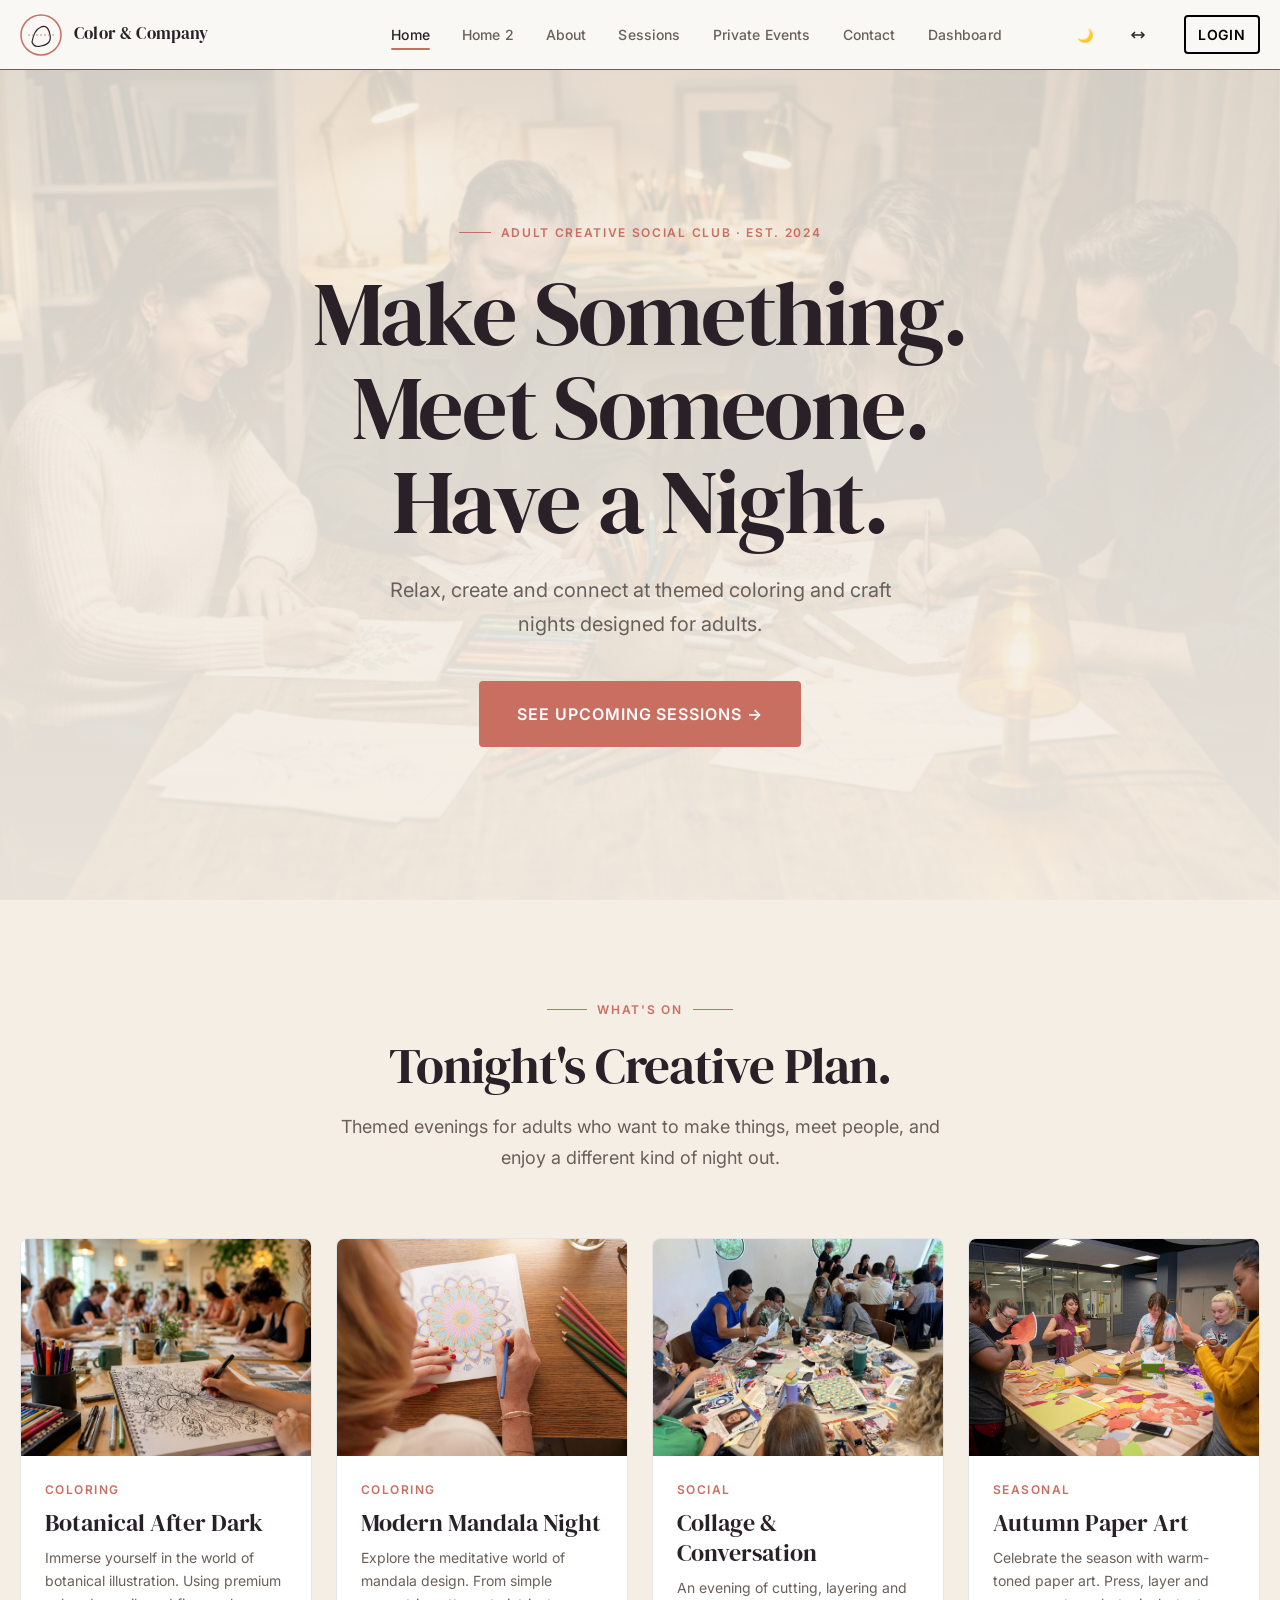
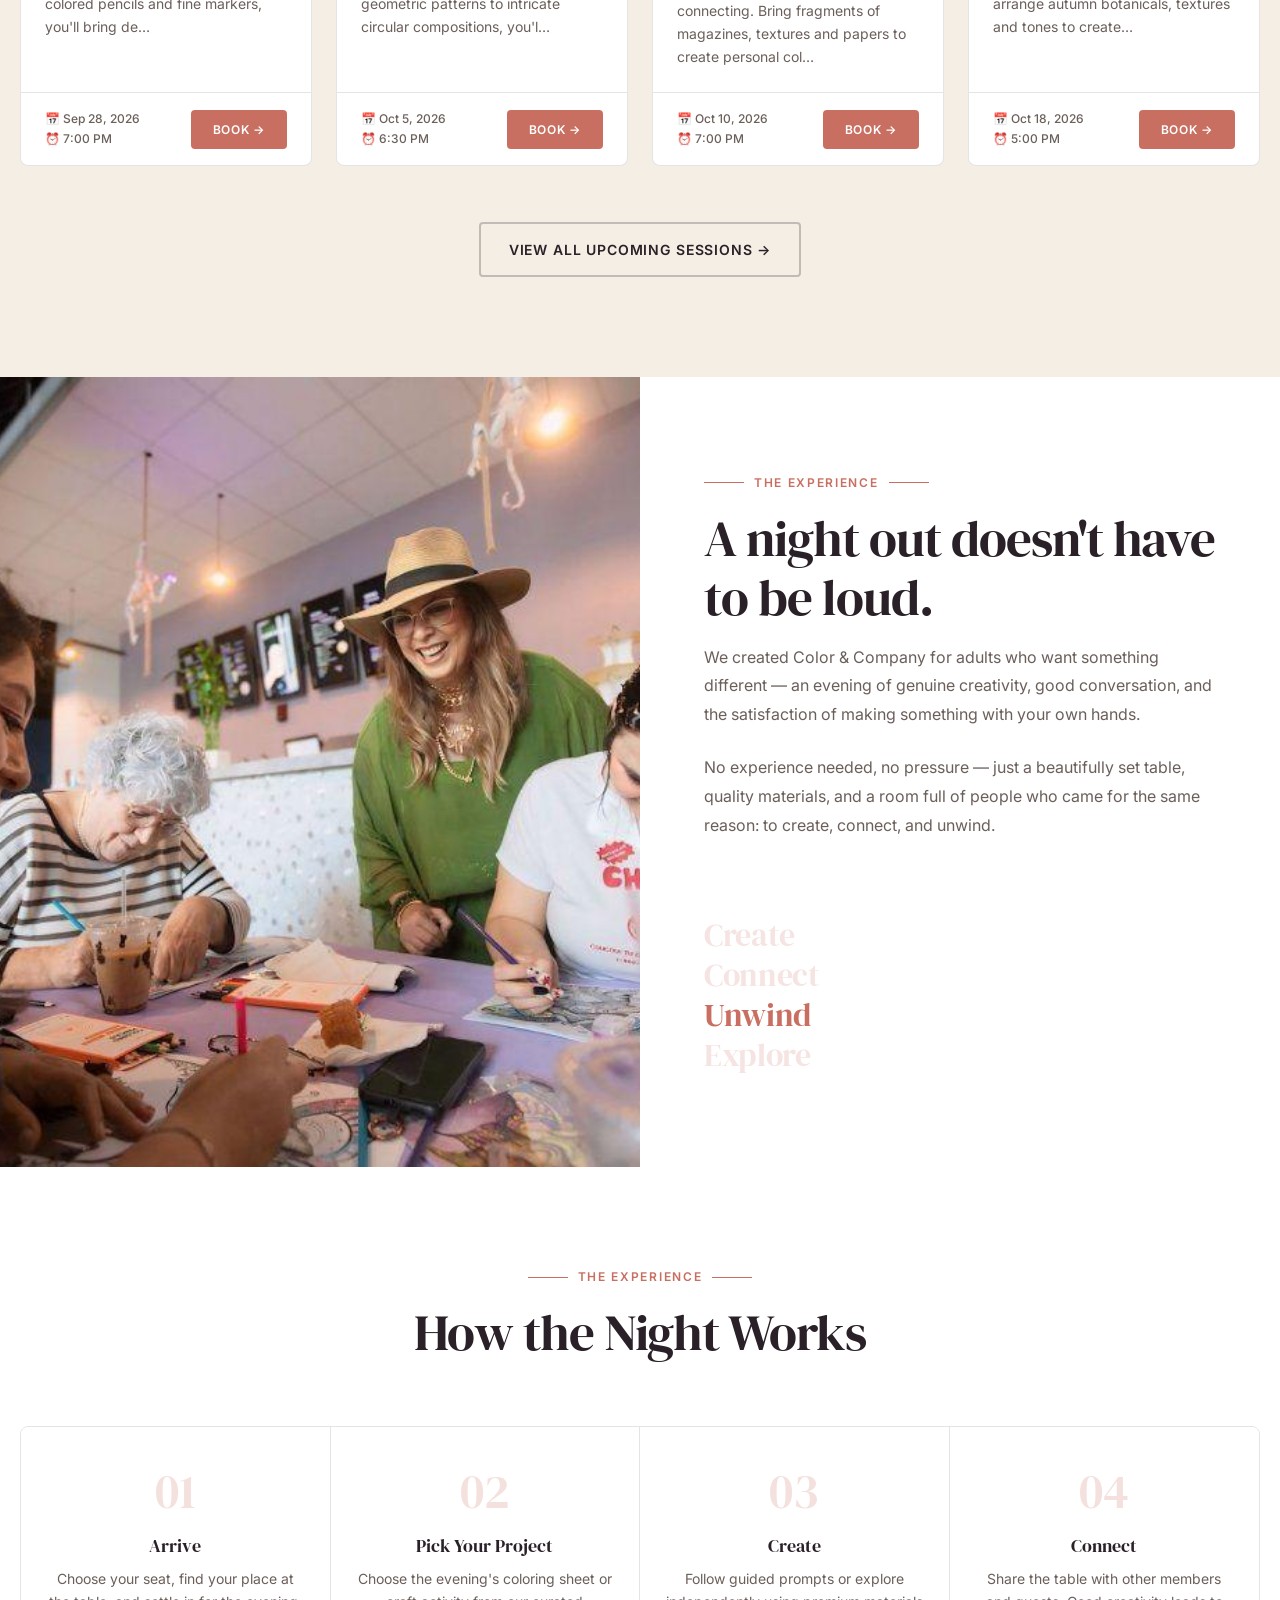
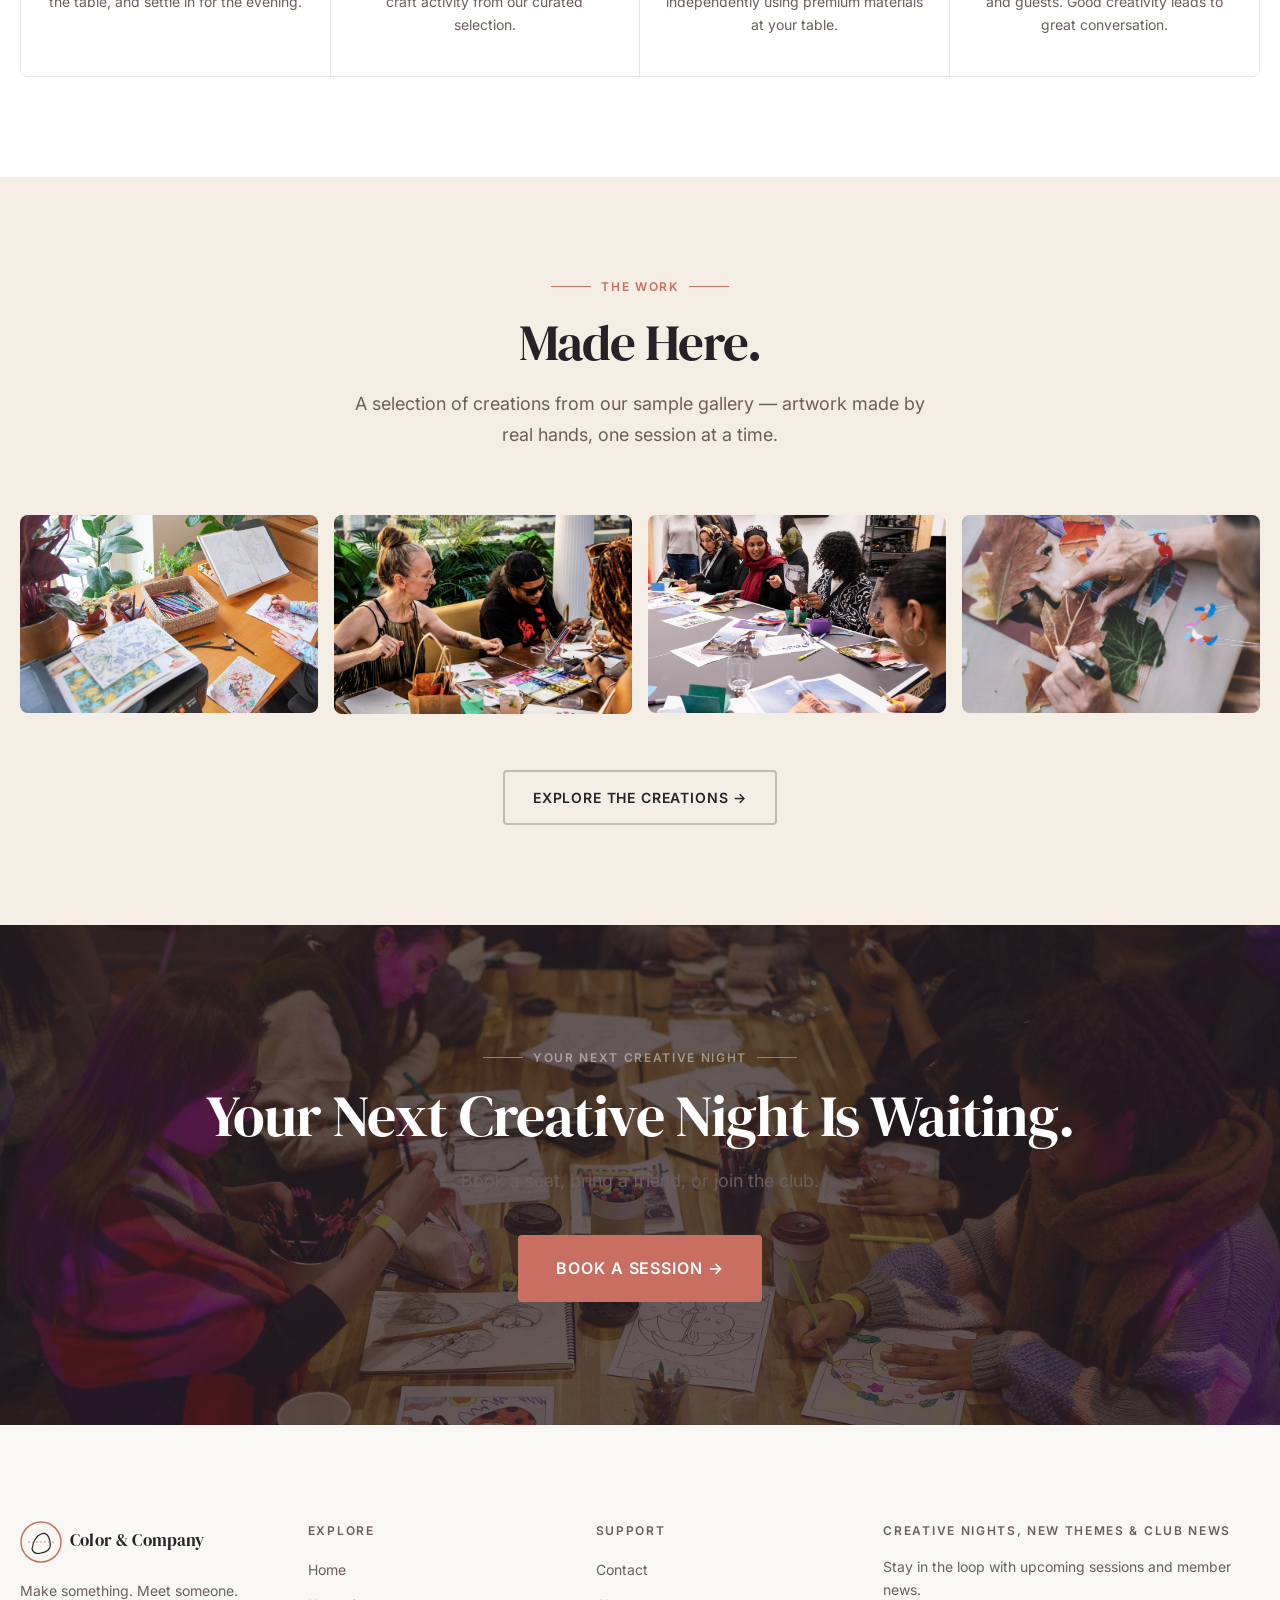
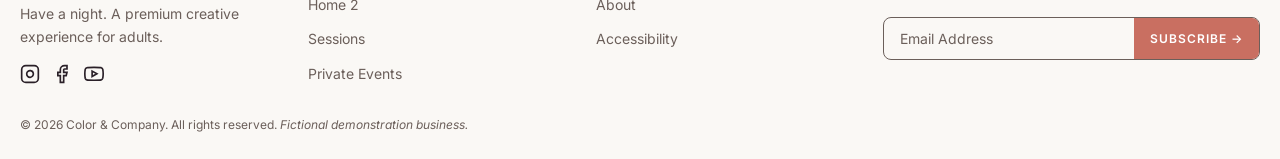
==== commit c137ee00: "corrections" ====
--- a/index.html
+++ b/index.html
@@ -1,549 +1,549 @@
-﻿<!DOCTYPE html>
-<html lang="en" data-theme="light">
-
-<head>
-  <meta charset="UTF-8">
-  <meta name="viewport" content="width=device-width, initial-scale=1.0">
-  <title>Color & Company | Adult Coloring & Craft Nights</title>
-  <meta name="description"
-    content="Color & Company is a premium adult coloring and craft night social club. Join themed coloring sessions, guided craft nights, and creative community evenings.">
-  <meta property="og:title" content="Color & Company | Adult Coloring & Craft Nights">
-  <meta property="og:description"
-    content="Make something. Meet someone. Have a night. Premium adult creative social club.">
-  <meta property="og:type" content="website">
-  <link rel="canonical" href="index.html">
-  <link rel="stylesheet" href="assets/css/style.css">
-  <link rel="preconnect" href="https://fonts.googleapis.com">
-  <link rel="preconnect" href="https://fonts.gstatic.com" crossorigin>
-  <link
-    href="https://fonts.googleapis.com/css2?family=DM+Serif+Display:ital@0;1&family=Inter:wght@300;400;500;600;700&display=swap"
-    rel="stylesheet">
-  <script type="application/ld+json">
-  {"@context":"https://schema.org","@type":"LocalBusiness","name":"Color & Company","description":"Premium adult coloring and craft night social club","url":"index.html"}
-  </script>
-  <link rel="icon" type="image/svg+xml" href="favicon.svg">
-</head>
-
-<body data-page="home">
-
-  <!-- ===================== NAVBAR ===================== -->
-  <nav class="navbar" role="navigation" aria-label="Main navigation">
-    <div class="navbar__inner">
-      <a href="index.html" class="navbar__logo" aria-label="Color & Company Home">
-        <svg class="navbar__logo-mark" viewBox="0 0 42 42" fill="none" aria-hidden="true">
-          <circle cx="21" cy="21" r="20" stroke="#C96F61" stroke-width="1.5" fill="none" />
-          <path d="M12 28 Q14 16 21 13 Q28 10 30 21 Q32 30 21 32 Q14 34 12 28Z" stroke="var(--color-text)"
-            stroke-width="1.2" fill="none" />
-          <line x1="8" y1="21" x2="34" y2="21" stroke="#C96F61" stroke-width="0.8" stroke-dasharray="2 2" />
-        </svg>
-        <div class="navbar__logo-text">
-          <span class="navbar__logo-name">Color & Company</span>
-
-        </div>
-      </a>
-
-      <nav class="navbar__nav" aria-label="Site navigation">
-        <a href="index.html" class="navbar__link" data-nav-link>Home</a>
-        <a href="home-2.html" class="navbar__link" data-nav-link>Home 2</a>
-        <a href="about.html" class="navbar__link" data-nav-link>About</a>
-        <a href="sessions.html" class="navbar__link" data-nav-link>Sessions</a>
-        <a href="private-events.html" class="navbar__link" data-nav-link>Private Events</a>
-
-
-        <a href="contact.html" class="navbar__link" data-nav-link>Contact</a>
-        <a href="dashboard.html" class="navbar__link" data-nav-link>Dashboard</a>
-      </nav>
-
-      <div class="navbar__actions">
-
-        <button class="btn-icon" data-theme-toggle aria-label="Toggle theme" aria-pressed="false">
-          <span class="theme-icon">🌙</span>
-        </button>
-        <button class="btn-icon" data-rtl-toggle aria-label="Toggle RTL" aria-pressed="false">
-          <svg width="18" height="18" viewBox="0 0 24 24" fill="none" stroke="currentColor" stroke-width="2"
-            aria-hidden="true">
-            <path d="M4 12h16" />
-            <path d="M8 8l-4 4 4 4" />
-            <path d="M16 8l4 4-4 4" />
-          </svg>
-        </button>
-        <a href="login.html" class="btn btn-outline-light"
-          style="padding: 6px 12px; font-size: 14px; margin-left: var(--space-sm);">Login</a>
-
-      </div>
-      <button class="navbar__hamburger" id="hamburger" aria-label="Open navigation" aria-expanded="false"
-        aria-controls="mobile-drawer">
-        <span></span><span></span><span></span>
-      </button>
-    </div>
-  </nav>
-
-  <!-- Mobile Drawer Overlay -->
-  <div class="mobile-drawer-overlay" id="drawer-overlay" aria-hidden="true"></div>
-
-  <!-- Mobile Drawer -->
-  <aside class="mobile-drawer" id="mobile-drawer" role="dialog" aria-modal="true" aria-label="Mobile navigation">
-    <div class="mobile-drawer__close">
-      <button class="mobile-drawer__x" id="drawer-close" aria-label="Close navigation">✕</button>
-    </div>
-    <nav class="mobile-drawer__nav" aria-label="Mobile site navigation">
-      <a href="index.html" class="mobile-drawer__link" data-nav-link>Home</a>
-      <a href="home-2.html" class="mobile-drawer__link" data-nav-link>Home 2</a>
-      <a href="about.html" class="mobile-drawer__link" data-nav-link>About</a>
-      <a href="sessions.html" class="mobile-drawer__link" data-nav-link> Sessions</a>
-      <a href="private-events.html" class="mobile-drawer__link" data-nav-link>Private Events</a>
-
-
-      <a href="contact.html" class="mobile-drawer__link" data-nav-link>Contact</a><a href="dashboard.html"
-        class="mobile-drawer__link" data-nav-link>Dashboard</a>
-    </nav>
-    <div class="mobile-drawer__divider"></div>
-    <div class="mobile-drawer__controls">
-      <button class="btn-icon" data-theme-toggle aria-label="Toggle theme" aria-pressed="false">
-        <span class="theme-icon">🌙</span>
-      </button>
-      <button class="btn-icon" data-rtl-toggle aria-label="Toggle RTL" aria-pressed="false">
-        <svg width="18" height="18" viewBox="0 0 24 24" fill="none" stroke="currentColor" stroke-width="2"
-          aria-hidden="true">
-          <path d="M4 12h16" />
-          <path d="M8 8l-4 4 4 4" />
-          <path d="M16 8l4 4-4 4" />
-        </svg>
-      </button>
-    </div>
-    <div class="mobile-drawer__divider"></div>
-    <div class="mobile-drawer__cta">
-      <a href="login.html" class="btn btn-outline-light w-full" style="justify-content:center">Login</a>
-
-    </div>
-  </aside>
-
-
-
-  <!-- ===================== HERO ===================== -->
-  <section class="hero" aria-label="Hero">
-    <div class="hero__bg">
-      <img src="assets/images/home1-hero.webp"
-        alt="Adults enjoying a creative coloring evening at Color & Company studio" width="1920" height="1080"
-        loading="eager" fetchpriority="high">
-    </div>
-
-
-    <div class="hero__content" style="text-align:center;">
-      <div class="hero__label" aria-hidden="true">Adult Creative Social Club · Est. 2024</div>
-      <h1 class="hero__title">Make Something.<br>Meet Someone.<br>Have a Night.</h1>
-      <p class="hero__subtitle">Relax, create and connect at themed coloring and craft nights designed for adults.</p>
-      <div class="hero__actions">
-        <a href="sessions.html" class="btn btn-primary btn-lg">See Upcoming Sessions →</a>
-
-      </div>
-    </div>
-  </section>
-
-  <!-- ===================== SECTION 02 — UPCOMING THEMED NIGHTS ===================== -->
-  <section class="section" aria-labelledby="home-sessions-title">
-    <div class="container">
-      <div class="section-header section-header--center">
-        <div class="section-header__label">What's On</div>
-        <h2 class="section-header__title" id="home-sessions-title">Tonight's Creative Plan.</h2>
-        <p class="section-header__desc">Themed evenings for adults who want to make things, meet people, and enjoy a
-          different kind of night out.</p>
-      </div>
-
-      <!-- Session Cards rendered by JS -->
-      <div class="sessions-grid" id="home-sessions" aria-live="polite" aria-label="Upcoming sessions"></div>
-
-      <div style="text-align:center;margin-top:var(--space-lg)">
-        <a href="sessions.html" class="btn btn-outline" style="margin-top:var(--space-sm)">View All Upcoming Sessions
-          →</a>
-      </div>
-    </div>
-  </section>
-
-  <!-- ===================== SECTION 03 — WHY CREATIVE NIGHTS ===================== -->
-  <section class="split-section" aria-labelledby="why-title">
-    <div class="split-section__image reveal-left">
-      <img src="assets/images/experience.jpg"
-        alt="A beautifully arranged coloring table with pencils and botanical artwork" loading="lazy" width="800"
-        height="600">
-    </div>
-    <div class="split-section__content reveal-right">
-      <div class="section-header__label" style="margin-bottom:var(--space-sm)">The Experience</div>
-      <h2 class="section-header__title" id="why-title">A night out doesn't have to be loud.</h2>
-      <p style="color:var(--color-text-muted);line-height:1.8;margin-bottom:var(--space-md)">
-        We created Color & Company for adults who want something different — an evening of genuine creativity, good
-        conversation, and the satisfaction of making something with your own hands.
-      </p>
-      <p style="color:var(--color-text-muted);line-height:1.8;margin-bottom:var(--space-lg)">
-        No experience needed, no pressure — just a beautifully set table, quality materials, and a room full of people
-        who came for the same reason: to create, connect, and unwind.
-      </p>
-      <div class="split-section__keywords" aria-label="Creative night experience keywords">
-        <div class="split-section__keyword">Create</div>
-        <div class="split-section__keyword">Connect</div>
-        <div class="split-section__keyword">Unwind</div>
-        <div class="split-section__keyword">Explore</div>
-      </div>
-    </div>
-  </section>
-
-  <!-- ===================== SECTION 04 — HOW THE NIGHT WORKS ===================== -->
-  <section class="section" style="background:var(--color-surface)" aria-labelledby="how-title">
-    <div class="container">
-      <div class="section-header section-header--center">
-        <div class="section-header__label">The Experience</div>
-        <h2 class="section-header__title" id="how-title">How the Night Works</h2>
-      </div>
-
-      <div class="timeline" role="list" aria-label="Evening experience steps">
-        <div class="timeline__step reveal" data-delay="0" role="listitem">
-          <div class="timeline__num" aria-hidden="true">01</div>
-          <div class="timeline__title">Arrive</div>
-          <p class="timeline__desc">Choose your seat, find your place at the table, and settle in for the evening.</p>
-        </div>
-        <div class="timeline__step reveal" data-delay="100" role="listitem">
-          <div class="timeline__num" aria-hidden="true">02</div>
-          <div class="timeline__title">Pick Your Project</div>
-          <p class="timeline__desc">Choose the evening's coloring sheet or craft activity from our curated selection.
-          </p>
-        </div>
-        <div class="timeline__step reveal" data-delay="200" role="listitem">
-          <div class="timeline__num" aria-hidden="true">03</div>
-          <div class="timeline__title">Create</div>
-          <p class="timeline__desc">Follow guided prompts or explore independently using premium materials at your
-            table.</p>
-        </div>
-        <div class="timeline__step reveal" data-delay="300" role="listitem">
-          <div class="timeline__num" aria-hidden="true">04</div>
-          <div class="timeline__title">Connect</div>
-          <p class="timeline__desc">Share the table with other members and guests. Good creativity leads to great
-            conversation.</p>
-        </div>
-
-      </div>
-    </div>
-  </section>
-
-  <!-- ===================== SECTION 05 — CREATIONS GALLERY ===================== -->
-  <section class="section" aria-labelledby="gallery-title">
-    <div class="container">
-      <div class="section-header section-header--center">
-        <div class="section-header__label">The Work</div>
-        <h2 class="section-header__title" id="gallery-title">Made Here.</h2>
-        <p class="section-header__desc">A selection of creations from our sample gallery — artwork made by real hands,
-          one session at a time.</p>
-      </div>
-
-      <div class="gallery-masonry" aria-label="Sample creations gallery">
-        <div class="gallery-item reveal">
-          <img src="assets/images/work1.jpg" alt="Botanical coloring artwork from a recent session" loading="lazy"
-            width="400" height="500"
-            onerror="this.parentElement.style.background='var(--color-surface-2)';this.style.display='none'">
-          <div class="gallery-item__overlay">
-            <div class="gallery-item__title">Botanical Study</div>
-            <div class="gallery-item__meta">Botanical After Dark · Sep 2026</div>
-          </div>
-        </div>
-        <div class="gallery-item reveal" data-delay="100">
-          <img src="assets/images/work2.jpg" alt="Close-up of coloring work in progress" loading="lazy" width="400"
-            height="300">
-          <div class="gallery-item__overlay">
-            <div class="gallery-item__title">Floral Composition</div>
-            <div class="gallery-item__meta">Botanical After Dark · Aug 2026</div>
-          </div>
-        </div>
-        <div class="gallery-item reveal" data-delay="150">
-          <img src="assets/images/work3.jpg" alt="Abstract artwork from a creative session" loading="lazy" width="400"
-            height="400"
-            onerror="this.parentElement.style.background='var(--color-surface-2)';this.style.display='none'">
-          <div class="gallery-item__overlay">
-            <div class="gallery-item__title">Midnight Abstract</div>
-            <div class="gallery-item__meta">Abstract Color Lab · Aug 2026</div>
-          </div>
-        </div>
-        <div class="gallery-item reveal" data-delay="200">
-          <img src="assets/images/work4.jpg" alt="Handmade collage from a craft session" loading="lazy" width="400"
-            height="450"
-            onerror="this.parentElement.style.background='var(--color-surface-2)';this.style.display='none'">
-          <div class="gallery-item__overlay">
-            <div class="gallery-item__title">Paper Garden</div>
-            <div class="gallery-item__meta">Collage & Conversation · Jul 2026</div>
-          </div>
-        </div>
-
-      </div>
-
-      <div style="text-align:center;margin-top:var(--space-lg)">
-        <a href="creations.html" class="btn btn-outline">Explore the Creations →</a>
-      </div>
-    </div>
-  </section>
-
-  <!-- ===================== SECTION 06 — FINAL CTA ===================== -->
-  <section class="cta-section" aria-labelledby="cta-title">
-    <div class="cta-section__bg">
-      <img src="assets/images/home-bg.jpg" alt="Adults creating together at Color & Company" loading="lazy" width="1920"
-        height="800">
-    </div>
-    <div class="cta-section__content">
-      <div class="section-header__label"
-        style="color:rgba(244,238,229,0.5);justify-content:center;margin-bottom:var(--space-sm);display:flex">Your Next
-        Creative Night</div>
-      <h2 class="cta-section__title" id="cta-title">Your Next Creative Night Is Waiting.</h2>
-      <p class="cta-section__desc">Book a seat, bring a friend, or join the club.</p>
-      <div class="cta-section__actions">
-        <a href="sessions.html" class="btn btn-primary btn-lg">Book a Session →</a>
-      </div>
-    </div>
-  </section>
-
-  <!-- ===================== FOOTER ===================== -->
-  <footer class="footer" role="contentinfo">
-    <div class="container">
-      <div class="footer__grid">
-        <div>
-          <a href="index.html" class="navbar__logo" aria-label="Color &amp; Company Home"
-            style="text-decoration: none; display: flex; align-items: center; gap: 8px; margin-bottom: 16px;">
-            <svg class="navbar__logo-mark" viewBox="0 0 42 42" fill="none" aria-hidden="true">
-              <circle cx="21" cy="21" r="20" stroke="#C96F61" stroke-width="1.5" fill="none" />
-              <path d="M12 28 Q14 16 21 13 Q28 10 30 21 Q32 30 21 32 Q14 34 12 28Z" stroke="var(--color-text)"
-                stroke-width="1.2" fill="none" />
-              <line x1="8" y1="21" x2="34" y2="21" stroke="#C96F61" stroke-width="0.8" stroke-dasharray="2 2" />
-            </svg>
-            <div class="navbar__logo-text" style="display: flex; flex-direction: column;">
-              <span class="navbar__logo-name">Color &amp;
-                Company</span>
-            </div>
-          </a>
-          <p class="footer__brand-tagline">Make something. Meet someone. Have a night. A premium creative experience for
-            adults.</p>
-          <div class="footer__social" style="display: flex; gap: 12px; margin-top: 16px;">
-            <a href="#" onmouseover="this.style.color='#C96F61'" onmouseout="this.style.color=''"
-              style="color: var(--color-text); transition: color 0.3s;"><svg width="20" height="20" viewBox="0 0 24 24"
-                fill="none" stroke="currentColor" stroke-width="2">
-                <rect x="2" y="2" width="20" height="20" rx="5" ry="5"></rect>
-                <path d="M16 11.37A4 4 0 1 1 12.63 8 4 4 0 0 1 16 11.37z"></path>
-                <line x1="17.5" y1="6.5" x2="17.51" y2="6.5"></line>
-              </svg></a>
-            <a href="#" onmouseover="this.style.color='#C96F61'" onmouseout="this.style.color=''"
-              style="color: var(--color-text); transition: color 0.3s;"><svg width="20" height="20" viewBox="0 0 24 24"
-                fill="none" stroke="currentColor" stroke-width="2">
-                <path d="M18 2h-3a5 5 0 0 0-5 5v3H7v4h3v8h4v-8h3l1-4h-4V7a1 1 0 0 1 1-1h3z"></path>
-              </svg></a>
-            <a href="#" onmouseover="this.style.color='#C96F61'" onmouseout="this.style.color=''"
-              style="color: var(--color-text); transition: color 0.3s;"><svg width="20" height="20" viewBox="0 0 24 24"
-                fill="none" stroke="currentColor" stroke-width="2">
-                <path
-                  d="M22.54 6.42a2.78 2.78 0 0 0-1.94-2C18.88 4 12 4 12 4s-6.88 0-8.6.46a2.78 2.78 0 0 0-1.94 2A29 29 0 0 0 1 11.75a29 29 0 0 0 .46 5.33A2.78 2.78 0 0 0 3.4 19c1.72.46 8.6.46 8.6.46s6.88 0 8.6-.46a2.78 2.78 0 0 0 1.94-2 29 29 0 0 0 .46-5.25 29 29 0 0 0-.46-5.33z">
-                </path>
-                <polygon points="9.75 15.02 15.5 11.75 9.75 8.48 9.75 15.02"></polygon>
-              </svg></a>
-          </div>
-        </div>
-        <div>
-          <div class="footer__col-title">Explore</div>
-          <ul class="footer__links">
-            <li><a href="index.html" class="footer__link">Home</a></li>
-            <li><a href="home-2.html" class="footer__link">Home 2</a></li>
-            <li><a href="sessions.html" class="footer__link">Sessions</a></li>
-            <li><a href="private-events.html" class="footer__link">Private Events</a></li>
-          </ul>
-        </div>
-
-        <div>
-          <div class="footer__col-title">Support</div>
-          <ul class="footer__links">
-            <li><a href="contact.html" class="footer__link">Contact</a></li>
-            <li><a href="about.html" class="footer__link">About</a></li>
-            <li><a href="coming-soon.html" class="footer__link">Accessibility</a></li>
-          </ul>
-        </div>
-        <div>
-          <div class="footer__col-title">Creative Nights, New Themes & Club News</div>
-          <p class="footer__newsletter-desc">Stay in the loop with upcoming sessions and member news.</p>
-          <form class="footer__newsletter-form" aria-label="Newsletter signup"
-            onsubmit="event.preventDefault();showToast('Subscribed! Demo only — no email recorded.')">
-            <input type="email" class="footer__newsletter-input" placeholder="Email Address"
-              aria-label="Your email address">
-            <button type="submit" class="footer__newsletter-btn">Subscribe →</button>
-          </form>
-        </div>
-      </div>
-      <div class="footer__bottom">
-        <p class="footer__copyright">© 2026 Color & Company. All rights reserved. <em>Fictional demonstration
-            business.</em></p>
-
-      </div>
-    </div>
-  </footer>
-
-  <!-- Back to Top -->
-  <button id="back-to-top" class="back-to-top" aria-label="Back to top">
-    <svg width="18" height="18" viewBox="0 0 24 24" fill="none" stroke="currentColor" stroke-width="2.5"
-      aria-hidden="true">
-      <path d="m18 15-6-6-6 6" />
-    </svg>
-  </button>
-
-  <!-- ===================== BOOKING MODAL ===================== -->
-  <div class="modal-overlay" id="booking-modal" role="dialog" aria-modal="true" aria-labelledby="booking-modal-title">
-    <div class="modal modal--wide">
-      <div class="modal__header">
-        <h2 class="modal__title" id="booking-modal-title">Book a Creative Night</h2>
-        <button class="modal__close" data-modal-close aria-label="Close booking modal">✕</button>
-      </div>
-      <div id="booking-form-content">
-        <div class="modal__body">
-          <p class="demo-note">⚠ Demo booking system — no real reservations are made.</p>
-          <div class="session-detail-meta" style="margin-bottom:0">
-            <div class="session-detail-meta__item">
-              <span class="session-detail-meta__key">Session</span>
-              <span class="session-detail-meta__val booking-modal-session-title">Upcoming Session</span>
-            </div>
-          </div>
-
-          <form id="booking-form" novalidate>
-            <div class="form-row">
-              <div class="form-group">
-                <label class="form-label" for="booking-name">Full Name <span>*</span></label>
-                <input type="text" id="booking-name" class="form-input" placeholder="Your name" required
-                  autocomplete="name">
-                <span class="form-error" id="booking-name-error">Please enter your full name.</span>
-              </div>
-              <div class="form-group">
-                <label class="form-label" for="booking-email">Email <span>*</span></label>
-                <input type="email" id="booking-email" class="form-input" placeholder="you@example.com" required
-                  autocomplete="email">
-                <span class="form-error" id="booking-email-error">Please enter a valid email.</span>
-              </div>
-            </div>
-            <div class="form-row">
-              <div class="form-group">
-                <label class="form-label" for="booking-phone">Phone</label>
-                <input type="tel" id="booking-phone" class="form-input" placeholder="+1 (555) 000-0000"
-                  autocomplete="tel">
-              </div>
-              <div class="form-group">
-                <label class="form-label" for="booking-seats">Number of Seats <span>*</span></label>
-                <select id="booking-seats" class="form-select" required>
-                  <option value="">Select seats</option>
-                  <option value="1">1 seat</option>
-                  <option value="2">2 seats</option>
-                  <option value="3">3 seats</option>
-                  <option value="4">4 seats</option>
-                  <option value="5">5+ seats</option>
-                </select>
-                <span class="form-error" id="booking-seats-error">Please select the number of seats.</span>
-              </div>
-            </div>
-            <input type="hidden" id="booking-session" value="">
-            <div class="form-group">
-              <label class="form-label" for="booking-membership">Membership Status</label>
-              <select id="booking-membership" class="form-select">
-                <option value="guest">Guest (non-member)</option>
-                <option value="studio-pass">Studio Pass Member</option>
-                <option value="creative-club">Creative Club Member</option>
-                <option value="full-circle">Full Circle Member</option>
-              </select>
-            </div>
-            <div class="form-group">
-              <label class="form-label" for="booking-requirements">Special Requirements</label>
-              <textarea id="booking-requirements" class="form-textarea"
-                placeholder="Any accessibility needs or special requests…" rows="3"></textarea>
-            </div>
-
-            <!-- Seat Selector -->
-            <div>
-              <div class="form-label" style="margin-bottom:var(--space-sm)">Select Your Seat <span
-                  style="font-size:0.75rem;font-weight:400;color:var(--color-text-muted)">(demo display only)</span>
-              </div>
-              <div id="seat-selector" class="seat-selector"></div>
-            </div>
-          </form>
-        </div>
-        <div class="modal__footer">
-          <button class="btn btn-outline" data-modal-close>Maybe Later</button>
-          <button class="btn btn-primary"
-            onclick="document.getElementById('booking-form').dispatchEvent(new Event('submit',{cancelable:true,bubbles:true}))">Continue
-            →</button>
-        </div>
-      </div>
-      <!-- Success State -->
-      <div class="modal-success" id="booking-success" aria-live="polite">
-        <div class="modal-success__icon" aria-hidden="true">✓</div>
-        <h3 class="modal-success__title">Booking Request Prepared</h3>
-        <p class="modal-success__desc">Your demo booking has been added to your member experience. No real reservation
-          has been made — this is a frontend demonstration.</p>
-        <button class="btn btn-primary" data-modal-close onclick="ModalManager.close('booking-modal')">Done</button>
-      </div>
-    </div>
-  </div>
-
-  <!-- ===================== SESSION DETAIL MODAL ===================== -->
-  <div class="modal-overlay" id="session-detail-modal" role="dialog" aria-modal="true" aria-labelledby="sd-title">
-    <div class="modal modal--wide">
-      <div class="modal__header">
-        <h2 class="modal__title" id="sd-title">Session Title</h2>
-        <button class="modal__close" data-modal-close="session-detail-modal"
-          onclick="ModalManager.close('session-detail-modal')" aria-label="Close session details">✕</button>
-      </div>
-      <div class="modal__body">
-        <div class="session-detail-image">
-          <img id="sd-image" src="" alt="Session image" loading="lazy">
-        </div>
-        <div class="session-detail-meta">
-          <div class="session-detail-meta__item"><span class="session-detail-meta__key">Category</span><span
-              class="session-detail-meta__val" id="sd-category">—</span></div>
-          <div class="session-detail-meta__item"><span class="session-detail-meta__key">Date</span><span
-              class="session-detail-meta__val" id="sd-date">—</span></div>
-          <div class="session-detail-meta__item"><span class="session-detail-meta__key">Time</span><span
-              class="session-detail-meta__val" id="sd-time">—</span></div>
-          <div class="session-detail-meta__item"><span class="session-detail-meta__key">Duration</span><span
-              class="session-detail-meta__val" id="sd-duration">—</span></div>
-          <div class="session-detail-meta__item"><span class="session-detail-meta__key">Experience</span><span
-              class="session-detail-meta__val" id="sd-experience">—</span></div>
-          <div class="session-detail-meta__item"><span class="session-detail-meta__key">Availability</span><span
-              class="session-detail-meta__val" id="sd-seats">—</span></div>
-          <div class="session-detail-meta__item"><span class="session-detail-meta__key">Price</span><span
-              class="session-detail-meta__val" id="sd-price">—</span></div>
-          <div class="session-detail-meta__item"><span class="session-detail-meta__key">Member</span><span
-              class="session-detail-meta__val" id="sd-member-price">—</span></div>
-        </div>
-        <p id="sd-description" style="color:var(--color-text-muted);line-height:1.75;font-size:var(--text-sm)"></p>
-        <div>
-          <span class="form-label">Materials Included</span>
-          <p id="sd-materials" style="color:var(--color-text-muted);font-size:var(--text-sm);margin-top:4px"></p>
-        </div>
-        <p class="demo-note">⚠ Sample session data — fictional demonstration information.</p>
-      </div>
-      <div class="modal__footer">
-        <button class="btn btn-outline" onclick="ModalManager.close('session-detail-modal')">Close</button>
-        <button class="btn btn-primary" id="sd-book-btn">Book This Session →</button>
-      </div>
-    </div>
-  </div>
-
-  <!-- Join Modal -->
-  <div class="modal-overlay" id="join-modal" role="dialog" aria-modal="true" aria-labelledby="join-modal-title">
-    <div class="modal">
-      <div class="modal__header">
-        <h2 class="modal__title" id="join-modal-title">Join the Club</h2>
-        <button class="modal__close" onclick="ModalManager.close('join-modal')" aria-label="Close">✕</button>
-      </div>
-      <div class="modal__body">
-        <p class="demo-note">⚠ Sample membership signup — no real membership is created.</p>
-        <p style="color:var(--color-text-muted);font-size:var(--text-sm);line-height:1.7">Ready to become a Color &
-          Company member? In a real implementation, you'd complete your membership here. This is a frontend
-          demonstration only.</p>
-      </div>
-      <div class="modal__footer">
-        <button class="btn btn-outline" onclick="ModalManager.close('join-modal')">Maybe Later</button>
-        <a href="login.html" class="btn btn-primary">Sign In to Join →</a>
-      </div>
-    </div>
-  </div>
-
-  <script src="assets/js/main.js"></script>
-</body>
-
+﻿<!DOCTYPE html>
+<html lang="en" data-theme="light">
+
+<head>
+  <meta charset="UTF-8">
+  <meta name="viewport" content="width=device-width, initial-scale=1.0">
+  <title>Color & Company | Adult Coloring & Craft Nights</title>
+  <meta name="description"
+    content="Color & Company is a premium adult coloring and craft night social club. Join themed coloring sessions, guided craft nights, and creative community evenings.">
+  <meta property="og:title" content="Color & Company | Adult Coloring & Craft Nights">
+  <meta property="og:description"
+    content="Make something. Meet someone. Have a night. Premium adult creative social club.">
+  <meta property="og:type" content="website">
+  <link rel="canonical" href="index.html">
+  <link rel="stylesheet" href="assets/css/style.css">
+  <link rel="preconnect" href="https://fonts.googleapis.com">
+  <link rel="preconnect" href="https://fonts.gstatic.com" crossorigin>
+  <link
+    href="https://fonts.googleapis.com/css2?family=DM+Serif+Display:ital@0;1&family=Inter:wght@300;400;500;600;700&display=swap"
+    rel="stylesheet">
+  <script type="application/ld+json">
+  {"@context":"https://schema.org","@type":"LocalBusiness","name":"Color & Company","description":"Premium adult coloring and craft night social club","url":"index.html"}
+  </script>
+  <link rel="icon" type="image/svg+xml" href="favicon.svg">
+</head>
+
+<body data-page="home">
+
+  <!-- ===================== NAVBAR ===================== -->
+  <nav class="navbar" role="navigation" aria-label="Main navigation">
+    <div class="navbar__inner">
+      <a href="index.html" class="navbar__logo" aria-label="Color & Company Home">
+        <svg class="navbar__logo-mark" viewBox="0 0 42 42" fill="none" aria-hidden="true">
+          <circle cx="21" cy="21" r="20" stroke="#C96F61" stroke-width="1.5" fill="none" />
+          <path d="M12 28 Q14 16 21 13 Q28 10 30 21 Q32 30 21 32 Q14 34 12 28Z" stroke="var(--color-text)"
+            stroke-width="1.2" fill="none" />
+          <line x1="8" y1="21" x2="34" y2="21" stroke="#C96F61" stroke-width="0.8" stroke-dasharray="2 2" />
+        </svg>
+        <div class="navbar__logo-text">
+          <span class="navbar__logo-name">Color & Company</span>
+
+        </div>
+      </a>
+
+      <nav class="navbar__nav" aria-label="Site navigation">
+        <a href="index.html" class="navbar__link" data-nav-link>Home</a>
+        <a href="home-2.html" class="navbar__link" data-nav-link>Home 2</a>
+        <a href="about.html" class="navbar__link" data-nav-link>About</a>
+        <a href="sessions.html" class="navbar__link" data-nav-link>Sessions</a>
+        <a href="private-events.html" class="navbar__link" data-nav-link>Private Events</a>
+
+
+        <a href="contact.html" class="navbar__link" data-nav-link>Contact</a>
+        <a href="dashboard.html" class="navbar__link" data-nav-link>Dashboard</a>
+      </nav>
+
+      <div class="navbar__actions">
+
+        <button class="btn-icon" data-theme-toggle aria-label="Toggle theme" aria-pressed="false">
+          <span class="theme-icon">🌙</span>
+        </button>
+        <button class="btn-icon" data-rtl-toggle aria-label="Toggle RTL" aria-pressed="false">
+          <svg width="18" height="18" viewBox="0 0 24 24" fill="none" stroke="currentColor" stroke-width="2"
+            aria-hidden="true">
+            <path d="M4 12h16" />
+            <path d="M8 8l-4 4 4 4" />
+            <path d="M16 8l4 4-4 4" />
+          </svg>
+        </button>
+        <a href="login.html" class="btn btn-outline-light"
+          style="padding: 6px 12px; font-size: 14px; margin-left: var(--space-sm);">Login</a>
+
+      </div>
+      <button class="navbar__hamburger" id="hamburger" aria-label="Open navigation" aria-expanded="false"
+        aria-controls="mobile-drawer">
+        <span></span><span></span><span></span>
+      </button>
+    </div>
+  </nav>
+
+  <!-- Mobile Drawer Overlay -->
+  <div class="mobile-drawer-overlay" id="drawer-overlay" aria-hidden="true"></div>
+
+  <!-- Mobile Drawer -->
+  <aside class="mobile-drawer" id="mobile-drawer" role="dialog" aria-modal="true" aria-label="Mobile navigation">
+    <div class="mobile-drawer__close">
+      <button class="mobile-drawer__x" id="drawer-close" aria-label="Close navigation">✕</button>
+    </div>
+    <nav class="mobile-drawer__nav" aria-label="Mobile site navigation">
+      <a href="index.html" class="mobile-drawer__link" data-nav-link>Home</a>
+      <a href="home-2.html" class="mobile-drawer__link" data-nav-link>Home 2</a>
+      <a href="about.html" class="mobile-drawer__link" data-nav-link>About</a>
+      <a href="sessions.html" class="mobile-drawer__link" data-nav-link> Sessions</a>
+      <a href="private-events.html" class="mobile-drawer__link" data-nav-link>Private Events</a>
+
+
+      <a href="contact.html" class="mobile-drawer__link" data-nav-link>Contact</a><a href="dashboard.html"
+        class="mobile-drawer__link" data-nav-link>Dashboard</a>
+    </nav>
+    <div class="mobile-drawer__divider"></div>
+    <div class="mobile-drawer__controls">
+      <button class="btn-icon" data-theme-toggle aria-label="Toggle theme" aria-pressed="false">
+        <span class="theme-icon">🌙</span>
+      </button>
+      <button class="btn-icon" data-rtl-toggle aria-label="Toggle RTL" aria-pressed="false">
+        <svg width="18" height="18" viewBox="0 0 24 24" fill="none" stroke="currentColor" stroke-width="2"
+          aria-hidden="true">
+          <path d="M4 12h16" />
+          <path d="M8 8l-4 4 4 4" />
+          <path d="M16 8l4 4-4 4" />
+        </svg>
+      </button>
+    </div>
+    <div class="mobile-drawer__divider"></div>
+    <div class="mobile-drawer__cta">
+      <a href="login.html" class="btn btn-outline-light w-full" style="justify-content:center">Login</a>
+
+    </div>
+  </aside>
+
+
+
+  <!-- ===================== HERO ===================== -->
+  <section class="hero" aria-label="Hero">
+    <div class="hero__bg">
+      <img src="assets/images/home1-hero.webp"
+        alt="Adults enjoying a creative coloring evening at Color & Company studio" width="1920" height="1080"
+        loading="eager" fetchpriority="high">
+    </div>
+
+
+    <div class="hero__content" style="text-align:center;">
+      <div class="hero__label" aria-hidden="true">Adult Creative Social Club · Est. 2024</div>
+      <h1 class="hero__title">Make Something.<br>Meet Someone.<br>Have a Night.</h1>
+      <p class="hero__subtitle">Relax, create and connect at themed coloring and craft nights designed for adults.</p>
+      <div class="hero__actions">
+        <a href="sessions.html" class="btn btn-primary btn-lg">See Upcoming Sessions →</a>
+
+      </div>
+    </div>
+  </section>
+
+  <!-- ===================== SECTION 02 — UPCOMING THEMED NIGHTS ===================== -->
+  <section class="section" aria-labelledby="home-sessions-title">
+    <div class="container">
+      <div class="section-header section-header--center">
+        <div class="section-header__label">What's On</div>
+        <h2 class="section-header__title" id="home-sessions-title">Tonight's Creative Plan.</h2>
+        <p class="section-header__desc">Themed evenings for adults who want to make things, meet people, and enjoy a
+          different kind of night out.</p>
+      </div>
+
+      <!-- Session Cards rendered by JS -->
+      <div class="sessions-grid" id="home-sessions" aria-live="polite" aria-label="Upcoming sessions"></div>
+
+      <div style="text-align:center;margin-top:var(--space-lg)">
+        <a href="sessions.html" class="btn btn-outline" style="margin-top:var(--space-sm)">View All Upcoming Sessions
+          →</a>
+      </div>
+    </div>
+  </section>
+
+  <!-- ===================== SECTION 03 — WHY CREATIVE NIGHTS ===================== -->
+  <section class="split-section" aria-labelledby="why-title">
+    <div class="split-section__image reveal-left">
+      <img src="assets/images/experience.jpg"
+        alt="A beautifully arranged coloring table with pencils and botanical artwork" loading="lazy" width="800"
+        height="600">
+    </div>
+    <div class="split-section__content reveal-right">
+      <div class="section-header__label" style="margin-bottom:var(--space-sm)">The Experience</div>
+      <h2 class="section-header__title" id="why-title">A night out doesn't have to be loud.</h2>
+      <p style="color:var(--color-text-muted);line-height:1.8;margin-bottom:var(--space-md)">
+        We created Color & Company for adults who want something different — an evening of genuine creativity, good
+        conversation, and the satisfaction of making something with your own hands.
+      </p>
+      <p style="color:var(--color-text-muted);line-height:1.8;margin-bottom:var(--space-lg)">
+        No experience needed, no pressure — just a beautifully set table, quality materials, and a room full of people
+        who came for the same reason: to create, connect, and unwind.
+      </p>
+      <div class="split-section__keywords" aria-label="Creative night experience keywords">
+        <div class="split-section__keyword">Create</div>
+        <div class="split-section__keyword">Connect</div>
+        <div class="split-section__keyword">Unwind</div>
+        <div class="split-section__keyword">Explore</div>
+      </div>
+    </div>
+  </section>
+
+  <!-- ===================== SECTION 04 — HOW THE NIGHT WORKS ===================== -->
+  <section class="section" style="background:var(--color-surface)" aria-labelledby="how-title">
+    <div class="container">
+      <div class="section-header section-header--center">
+        <div class="section-header__label">The Experience</div>
+        <h2 class="section-header__title" id="how-title">How the Night Works</h2>
+      </div>
+
+      <div class="timeline" role="list" aria-label="Evening experience steps">
+        <div class="timeline__step reveal" data-delay="0" role="listitem">
+          <div class="timeline__num" aria-hidden="true">01</div>
+          <div class="timeline__title">Arrive</div>
+          <p class="timeline__desc">Choose your seat, find your place at the table, and settle in for the evening.</p>
+        </div>
+        <div class="timeline__step reveal" data-delay="100" role="listitem">
+          <div class="timeline__num" aria-hidden="true">02</div>
+          <div class="timeline__title">Pick Your Project</div>
+          <p class="timeline__desc">Choose the evening's coloring sheet or craft activity from our curated selection.
+          </p>
+        </div>
+        <div class="timeline__step reveal" data-delay="200" role="listitem">
+          <div class="timeline__num" aria-hidden="true">03</div>
+          <div class="timeline__title">Create</div>
+          <p class="timeline__desc">Follow guided prompts or explore independently using premium materials at your
+            table.</p>
+        </div>
+        <div class="timeline__step reveal" data-delay="300" role="listitem">
+          <div class="timeline__num" aria-hidden="true">04</div>
+          <div class="timeline__title">Connect</div>
+          <p class="timeline__desc">Share the table with other members and guests. Good creativity leads to great
+            conversation.</p>
+        </div>
+
+      </div>
+    </div>
+  </section>
+
+  <!-- ===================== SECTION 05 — CREATIONS GALLERY ===================== -->
+  <section class="section" aria-labelledby="gallery-title">
+    <div class="container">
+      <div class="section-header section-header--center">
+        <div class="section-header__label">The Work</div>
+        <h2 class="section-header__title" id="gallery-title">Made Here.</h2>
+        <p class="section-header__desc">A selection of creations from our sample gallery — artwork made by real hands,
+          one session at a time.</p>
+      </div>
+
+      <div class="gallery-masonry" aria-label="Sample creations gallery">
+        <div class="gallery-item reveal">
+          <img src="assets/images/work1.jpg" alt="Botanical coloring artwork from a recent session" loading="lazy"
+            width="400" height="500"
+            onerror="this.parentElement.style.background='var(--color-surface-2)';this.style.display='none'">
+          <div class="gallery-item__overlay">
+            <div class="gallery-item__title">Botanical Study</div>
+            <div class="gallery-item__meta">Botanical After Dark · Sep 2026</div>
+          </div>
+        </div>
+        <div class="gallery-item reveal" data-delay="100">
+          <img src="assets/images/work2.jpg" alt="Close-up of coloring work in progress" loading="lazy" width="400"
+            height="300">
+          <div class="gallery-item__overlay">
+            <div class="gallery-item__title">Floral Composition</div>
+            <div class="gallery-item__meta">Botanical After Dark · Aug 2026</div>
+          </div>
+        </div>
+        <div class="gallery-item reveal" data-delay="150">
+          <img src="assets/images/work3.jpg" alt="Abstract artwork from a creative session" loading="lazy" width="400"
+            height="400"
+            onerror="this.parentElement.style.background='var(--color-surface-2)';this.style.display='none'">
+          <div class="gallery-item__overlay">
+            <div class="gallery-item__title">Midnight Abstract</div>
+            <div class="gallery-item__meta">Abstract Color Lab · Aug 2026</div>
+          </div>
+        </div>
+        <div class="gallery-item reveal" data-delay="200">
+          <img src="assets/images/work4.jpg" alt="Handmade collage from a craft session" loading="lazy" width="400"
+            height="450"
+            onerror="this.parentElement.style.background='var(--color-surface-2)';this.style.display='none'">
+          <div class="gallery-item__overlay">
+            <div class="gallery-item__title">Paper Garden</div>
+            <div class="gallery-item__meta">Collage & Conversation · Jul 2026</div>
+          </div>
+        </div>
+
+      </div>
+
+      <div style="text-align:center;margin-top:var(--space-lg)">
+        <a href="creations.html" class="btn btn-outline">Explore the Creations →</a>
+      </div>
+    </div>
+  </section>
+
+  <!-- ===================== SECTION 06 — FINAL CTA ===================== -->
+  <section class="cta-section" aria-labelledby="cta-title">
+    <div class="cta-section__bg">
+      <img src="assets/images/home-bg.jpg" alt="Adults creating together at Color & Company" loading="lazy" width="1920"
+        height="800">
+    </div>
+    <div class="cta-section__content">
+      <div class="section-header__label"
+        style="color:rgba(244,238,229,0.5);justify-content:center;margin-bottom:var(--space-sm);display:flex">Your Next
+        Creative Night</div>
+      <h2 class="cta-section__title" id="cta-title">Your Next Creative Night Is Waiting.</h2>
+      <p class="cta-section__desc">Book a seat, bring a friend, or join the club.</p>
+      <div class="cta-section__actions">
+        <a href="sessions.html" class="btn btn-primary btn-lg">Book a Session →</a>
+      </div>
+    </div>
+  </section>
+
+  <!-- ===================== FOOTER ===================== -->
+  <footer class="footer" role="contentinfo">
+    <div class="container">
+      <div class="footer__grid">
+        <div>
+          <a href="index.html" class="navbar__logo" aria-label="Color &amp; Company Home"
+            style="text-decoration: none; display: flex; align-items: center; gap: 8px; margin-bottom: 16px;">
+            <svg class="navbar__logo-mark" viewBox="0 0 42 42" fill="none" aria-hidden="true">
+              <circle cx="21" cy="21" r="20" stroke="#C96F61" stroke-width="1.5" fill="none" />
+              <path d="M12 28 Q14 16 21 13 Q28 10 30 21 Q32 30 21 32 Q14 34 12 28Z" stroke="var(--color-text)"
+                stroke-width="1.2" fill="none" />
+              <line x1="8" y1="21" x2="34" y2="21" stroke="#C96F61" stroke-width="0.8" stroke-dasharray="2 2" />
+            </svg>
+            <div class="navbar__logo-text" style="display: flex; flex-direction: column;">
+              <span class="navbar__logo-name">Color &amp;
+                Company</span>
+            </div>
+          </a>
+          <p class="footer__brand-tagline">Make something. Meet someone. Have a night. A premium creative experience for
+            adults.</p>
+          <div class="footer__social" style="display: flex; gap: 12px; margin-top: 16px;">
+            <a href="#" onmouseover="this.style.color='#C96F61'" onmouseout="this.style.color=''"
+              style="color: var(--color-text); transition: color 0.3s;"><svg width="20" height="20" viewBox="0 0 24 24"
+                fill="none" stroke="currentColor" stroke-width="2">
+                <rect x="2" y="2" width="20" height="20" rx="5" ry="5"></rect>
+                <path d="M16 11.37A4 4 0 1 1 12.63 8 4 4 0 0 1 16 11.37z"></path>
+                <line x1="17.5" y1="6.5" x2="17.51" y2="6.5"></line>
+              </svg></a>
+            <a href="#" onmouseover="this.style.color='#C96F61'" onmouseout="this.style.color=''"
+              style="color: var(--color-text); transition: color 0.3s;"><svg width="20" height="20" viewBox="0 0 24 24"
+                fill="none" stroke="currentColor" stroke-width="2">
+                <path d="M18 2h-3a5 5 0 0 0-5 5v3H7v4h3v8h4v-8h3l1-4h-4V7a1 1 0 0 1 1-1h3z"></path>
+              </svg></a>
+            <a href="#" onmouseover="this.style.color='#C96F61'" onmouseout="this.style.color=''"
+              style="color: var(--color-text); transition: color 0.3s;"><svg width="20" height="20" viewBox="0 0 24 24"
+                fill="none" stroke="currentColor" stroke-width="2">
+                <path
+                  d="M22.54 6.42a2.78 2.78 0 0 0-1.94-2C18.88 4 12 4 12 4s-6.88 0-8.6.46a2.78 2.78 0 0 0-1.94 2A29 29 0 0 0 1 11.75a29 29 0 0 0 .46 5.33A2.78 2.78 0 0 0 3.4 19c1.72.46 8.6.46 8.6.46s6.88 0 8.6-.46a2.78 2.78 0 0 0 1.94-2 29 29 0 0 0 .46-5.25 29 29 0 0 0-.46-5.33z">
+                </path>
+                <polygon points="9.75 15.02 15.5 11.75 9.75 8.48 9.75 15.02"></polygon>
+              </svg></a>
+          </div>
+        </div>
+        <div>
+          <div class="footer__col-title">Explore</div>
+          <ul class="footer__links">
+            <li><a href="index.html" class="footer__link">Home</a></li>
+            <li><a href="home-2.html" class="footer__link">Home 2</a></li>
+            <li><a href="sessions.html" class="footer__link">Sessions</a></li>
+            <li><a href="private-events.html" class="footer__link">Private Events</a></li>
+          </ul>
+        </div>
+
+        <div>
+          <div class="footer__col-title">Support</div>
+          <ul class="footer__links">
+            <li><a href="contact.html" class="footer__link">Contact</a></li>
+            <li><a href="about.html" class="footer__link">About</a></li>
+            <li><a href="coming-soon.html" class="footer__link">Accessibility</a></li>
+          </ul>
+        </div>
+        <div>
+          <div class="footer__col-title">Creative Nights, New Themes & Club News</div>
+          <p class="footer__newsletter-desc">Stay in the loop with upcoming sessions and member news.</p>
+          <form class="footer__newsletter-form" aria-label="Newsletter signup"
+            onsubmit="event.preventDefault();showToast('Subscribed! Demo only — no email recorded.')">
+            <input type="email" class="footer__newsletter-input" placeholder="Email Address"
+              aria-label="Your email address">
+            <button type="submit" class="footer__newsletter-btn">Subscribe →</button>
+          </form>
+        </div>
+      </div>
+      <div class="footer__bottom">
+        <p class="footer__copyright">© 2026 Color & Company. All rights reserved. <em>Fictional demonstration
+            business.</em></p>
+
+      </div>
+    </div>
+  </footer>
+
+  <!-- Back to Top -->
+  <button id="back-to-top" class="back-to-top" aria-label="Back to top">
+    <svg width="18" height="18" viewBox="0 0 24 24" fill="none" stroke="currentColor" stroke-width="2.5"
+      aria-hidden="true">
+      <path d="m18 15-6-6-6 6" />
+    </svg>
+  </button>
+
+  <!-- ===================== BOOKING MODAL ===================== -->
+  <div class="modal-overlay" id="booking-modal" role="dialog" aria-modal="true" aria-labelledby="booking-modal-title">
+    <div class="modal modal--wide">
+      <div class="modal__header">
+        <h2 class="modal__title" id="booking-modal-title">Book a Creative Night</h2>
+        <button class="modal__close" data-modal-close aria-label="Close booking modal">✕</button>
+      </div>
+      <div id="booking-form-content">
+        <div class="modal__body">
+          <p class="demo-note">⚠ Demo booking system — no real reservations are made.</p>
+          <div class="session-detail-meta" style="margin-bottom:0">
+            <div class="session-detail-meta__item">
+              <span class="session-detail-meta__key">Session</span>
+              <span class="session-detail-meta__val booking-modal-session-title">Upcoming Session</span>
+            </div>
+          </div>
+
+          <form id="booking-form" novalidate>
+            <div class="form-row">
+              <div class="form-group">
+                <label class="form-label" for="booking-name">Full Name <span>*</span></label>
+                <input type="text" id="booking-name" class="form-input" placeholder="Your name" required
+                  autocomplete="name">
+                <span class="form-error" id="booking-name-error">Please enter your full name.</span>
+              </div>
+              <div class="form-group">
+                <label class="form-label" for="booking-email">Email <span>*</span></label>
+                <input type="email" id="booking-email" class="form-input" placeholder="you@example.com" required
+                  autocomplete="email">
+                <span class="form-error" id="booking-email-error">Please enter a valid email.</span>
+              </div>
+            </div>
+            <div class="form-row">
+              <div class="form-group">
+                <label class="form-label" for="booking-phone">Phone</label>
+                <input type="tel" id="booking-phone" class="form-input" placeholder="+1 (555) 000-0000"
+                  autocomplete="tel">
+              </div>
+              <div class="form-group">
+                <label class="form-label" for="booking-seats">Number of Seats <span>*</span></label>
+                <select id="booking-seats" class="form-select" required>
+                  <option value="">Select seats</option>
+                  <option value="1">1 seat</option>
+                  <option value="2">2 seats</option>
+                  <option value="3">3 seats</option>
+                  <option value="4">4 seats</option>
+                  <option value="5">5+ seats</option>
+                </select>
+                <span class="form-error" id="booking-seats-error">Please select the number of seats.</span>
+              </div>
+            </div>
+            <input type="hidden" id="booking-session" value="">
+            <div class="form-group">
+              <label class="form-label" for="booking-membership">Membership Status</label>
+              <select id="booking-membership" class="form-select">
+                <option value="guest">Guest (non-member)</option>
+                <option value="studio-pass">Studio Pass Member</option>
+                <option value="creative-club">Creative Club Member</option>
+                <option value="full-circle">Full Circle Member</option>
+              </select>
+            </div>
+            <div class="form-group">
+              <label class="form-label" for="booking-requirements">Special Requirements</label>
+              <textarea id="booking-requirements" class="form-textarea"
+                placeholder="Any accessibility needs or special requests…" rows="3"></textarea>
+            </div>
+
+            <!-- Seat Selector -->
+            <div>
+              <div class="form-label" style="margin-bottom:var(--space-sm)">Select Your Seat <span
+                  style="font-size:0.75rem;font-weight:400;color:var(--color-text-muted)">(demo display only)</span>
+              </div>
+              <div id="seat-selector" class="seat-selector"></div>
+            </div>
+          </form>
+        </div>
+        <div class="modal__footer">
+          <button class="btn btn-outline" data-modal-close>Maybe Later</button>
+          <button class="btn btn-primary"
+            onclick="document.getElementById('booking-form').dispatchEvent(new Event('submit',{cancelable:true,bubbles:true}))">Continue
+            →</button>
+        </div>
+      </div>
+      <!-- Success State -->
+      <div class="modal-success" id="booking-success" aria-live="polite">
+        <div class="modal-success__icon" aria-hidden="true">✓</div>
+        <h3 class="modal-success__title">Booking Request Prepared</h3>
+        <p class="modal-success__desc">Your demo booking has been added to your member experience. No real reservation
+          has been made — this is a frontend demonstration.</p>
+        <button class="btn btn-primary" data-modal-close onclick="ModalManager.close('booking-modal')">Done</button>
+      </div>
+    </div>
+  </div>
+
+  <!-- ===================== SESSION DETAIL MODAL ===================== -->
+  <div class="modal-overlay" id="session-detail-modal" role="dialog" aria-modal="true" aria-labelledby="sd-title">
+    <div class="modal modal--wide">
+      <div class="modal__header">
+        <h2 class="modal__title" id="sd-title">Session Title</h2>
+        <button class="modal__close" data-modal-close="session-detail-modal"
+          onclick="ModalManager.close('session-detail-modal')" aria-label="Close session details">✕</button>
+      </div>
+      <div class="modal__body">
+        <div class="session-detail-image">
+          <img id="sd-image" src="" alt="Session image" loading="lazy">
+        </div>
+        <div class="session-detail-meta">
+          <div class="session-detail-meta__item"><span class="session-detail-meta__key">Category</span><span
+              class="session-detail-meta__val" id="sd-category">—</span></div>
+          <div class="session-detail-meta__item"><span class="session-detail-meta__key">Date</span><span
+              class="session-detail-meta__val" id="sd-date">—</span></div>
+          <div class="session-detail-meta__item"><span class="session-detail-meta__key">Time</span><span
+              class="session-detail-meta__val" id="sd-time">—</span></div>
+          <div class="session-detail-meta__item"><span class="session-detail-meta__key">Duration</span><span
+              class="session-detail-meta__val" id="sd-duration">—</span></div>
+          <div class="session-detail-meta__item"><span class="session-detail-meta__key">Experience</span><span
+              class="session-detail-meta__val" id="sd-experience">—</span></div>
+          <div class="session-detail-meta__item"><span class="session-detail-meta__key">Availability</span><span
+              class="session-detail-meta__val" id="sd-seats">—</span></div>
+          <div class="session-detail-meta__item"><span class="session-detail-meta__key">Price</span><span
+              class="session-detail-meta__val" id="sd-price">—</span></div>
+          <div class="session-detail-meta__item"><span class="session-detail-meta__key">Member</span><span
+              class="session-detail-meta__val" id="sd-member-price">—</span></div>
+        </div>
+        <p id="sd-description" style="color:var(--color-text-muted);line-height:1.75;font-size:var(--text-sm)"></p>
+        <div>
+          <span class="form-label">Materials Included</span>
+          <p id="sd-materials" style="color:var(--color-text-muted);font-size:var(--text-sm);margin-top:4px"></p>
+        </div>
+        <p class="demo-note">⚠ Sample session data — fictional demonstration information.</p>
+      </div>
+      <div class="modal__footer">
+        <button class="btn btn-outline" onclick="ModalManager.close('session-detail-modal')">Close</button>
+        <button class="btn btn-primary" id="sd-book-btn">Book This Session →</button>
+      </div>
+    </div>
+  </div>
+
+  <!-- Join Modal -->
+  <div class="modal-overlay" id="join-modal" role="dialog" aria-modal="true" aria-labelledby="join-modal-title">
+    <div class="modal">
+      <div class="modal__header">
+        <h2 class="modal__title" id="join-modal-title">Join the Club</h2>
+        <button class="modal__close" onclick="ModalManager.close('join-modal')" aria-label="Close">✕</button>
+      </div>
+      <div class="modal__body">
+        <p class="demo-note">⚠ Sample membership signup — no real membership is created.</p>
+        <p style="color:var(--color-text-muted);font-size:var(--text-sm);line-height:1.7">Ready to become a Color &
+          Company member? In a real implementation, you'd complete your membership here. This is a frontend
+          demonstration only.</p>
+      </div>
+      <div class="modal__footer">
+        <button class="btn btn-outline" onclick="ModalManager.close('join-modal')">Maybe Later</button>
+        <a href="login.html" class="btn btn-primary">Sign In to Join →</a>
+      </div>
+    </div>
+  </div>
+
+  <script src="assets/js/main.js"></script>
+</body>
+
 </html>
--- a/assets/css/style.css
+++ b/assets/css/style.css
@@ -1,4 +1,4 @@
-﻿/* ============================================================
+/* ============================================================
    COLOR & COMPANY — PREMIUM ADULT COLORING & CRAFT NIGHT SOCIAL CLUB
    style.css — Complete Design System
    ============================================================ */
@@ -152,6 +152,11 @@
   color: rgba(255, 255, 255, 0.8) !important;
 }
 
+[data-theme="light"] .hero-split__tag {
+  color: #ffffff !important;
+  border-color: rgba(255, 255, 255, 0.5) !important;
+}
+
 [data-theme="light"] .navbar__login {
   color: #000000 !important;
 }
@@ -681,7 +686,7 @@
 [dir="rtl"] .mobile-drawer {
   inset-inline-end: auto;
   inset-inline-start: 0;
-  transform: translateX(-100%);
+  transform: translateX(100%);
 }
 
 .mobile-drawer.open {
@@ -1528,6 +1533,12 @@
   gap: var(--space-sm);
 }
 
+@media (max-width: 1024px) {
+  .gallery-masonry {
+    columns: 2;
+  }
+}
+
 .gallery-item {
   break-inside: avoid;
   position: relative;
@@ -1678,11 +1689,25 @@
   flex-wrap: wrap;
 }
 
+@media (max-width: 480px) {
+  .cta-section__actions .btn {
+    width: 100%;
+    justify-content: center;
+  }
+}
+
 /* Dark CTA */
 .cta-dark {
   background: linear-gradient(rgba(42, 32, 40, 0.85), rgba(42, 32, 40, 0.85)), url('../images/hero-coloring.webp') center/cover no-repeat;
   padding-block: var(--space-2xl);
   text-align: center;
+}
+
+@media (max-width: 480px) {
+  .cta-dark .btn {
+    width: 100%;
+    justify-content: center;
+  }
 }
 
 .cta-dark .cta-section__title {
@@ -1876,7 +1901,7 @@
 }
 
 .night-selector__panel-image {
-  aspect-ratio: 1;
+  height: 100%;
   overflow: hidden;
   background: var(--color-surface-2);
 }
@@ -2204,6 +2229,26 @@
   background: var(--color-bg);
 }
 
+.dashboard-content {
+  padding: var(--space-xl);
+}
+
+@media (max-width: 1024px) {
+  .dashboard-content {
+    padding: var(--space-md);
+  }
+  .dashboard-desktop-header {
+    display: none !important;
+  }
+  .dashboard-mobile-toggles {
+    display: flex !important;
+  }
+}
+
+.dashboard-mobile-toggles {
+  display: none;
+}
+
 /* Dashboard Topbar */
 .dashboard-topbar {
   height: var(--topbar-height);
@@ -2330,7 +2375,7 @@
 /* Dashboard Widgets Grid */
 .dashboard-grid {
   display: grid;
-  grid-template-columns: repeat(auto-fill, minmax(320px, 1fr));
+  grid-template-columns: repeat(auto-fill, minmax(min(100%, 320px), 1fr));
   gap: var(--space-md);
 }
 
@@ -3105,7 +3150,7 @@
   font-weight: 600;
   letter-spacing: 0.12em;
   text-transform: uppercase;
-  color: var(--color-primary);
+  color: #fff;
   margin-bottom: var(--space-xs);
 }
 
@@ -3119,7 +3164,7 @@
 
 .event-type-card__desc {
   font-size: var(--text-sm);
-  color: var(--color-text-muted);
+  color: rgba(255, 255, 255, 0.8);
   line-height: 1.6;
 }
 
@@ -3252,6 +3297,22 @@
   justify-content: center;
   padding: var(--space-2xl) var(--space-xl);
   overflow-y: auto;
+}
+
+.auth-container {
+  background: var(--color-bg);
+  padding: var(--space-xl);
+  border-radius: 12px;
+  border: 1px solid var(--color-border);
+  max-width: 440px;
+  width: 100%;
+  box-shadow: 0 12px 40px rgba(0,0,0,0.05);
+}
+
+@media (max-width: 480px) {
+  .auth-container {
+    padding: var(--space-md);
+  }
 }
 
 .login-logo {
@@ -3485,7 +3546,7 @@
   inset-inline-end: var(--space-lg);
   width: 48px;
   height: 48px;
-  background: linear-gradient(rgba(42, 32, 40, 0.85), rgba(42, 32, 40, 0.85)), url('../images/hero-coloring.webp') center/cover no-repeat;
+  background: var(--color-surface);
   color: var(--color-text);
   border-radius: var(--border-radius-md);
   display: flex;
@@ -4114,15 +4175,30 @@
   line-height: 1.65;
 }
 
+@media (max-width: 1024px) {
+  .benefits-grid {
+    grid-template-columns: repeat(4, 1fr);
+  }
+  .benefits-grid > *:nth-child(1) { grid-column: 1 / 3; }
+  .benefits-grid > *:nth-child(2) { grid-column: 3 / 5; }
+  .benefits-grid > *:nth-child(3) { grid-column: 2 / 4; }
+}
+
 @media (max-width: 768px) {
   .benefits-grid {
-    grid-template-columns: 1fr 1fr;
-  }
+    grid-template-columns: repeat(4, 1fr);
+  }
+  .benefits-grid > *:nth-child(1) { grid-column: 1 / 3; }
+  .benefits-grid > *:nth-child(2) { grid-column: 3 / 5; }
+  .benefits-grid > *:nth-child(3) { grid-column: 2 / 4; }
 }
 
 @media (max-width: 480px) {
   .benefits-grid {
     grid-template-columns: 1fr;
+  }
+  .benefits-grid > * {
+    grid-column: 1 / -1 !important;
   }
 }
 
@@ -4567,10 +4643,16 @@
   }
 }
 
-
-
-
-
+@media (max-width: 480px) {
+  .dashboard-card__body .btn {
+    width: 100% !important;
+    justify-content: center !important;
+  }
+  .auth-options {
+    flex-direction: column;
+    gap: 12px;
+  }
+}
 
 
 
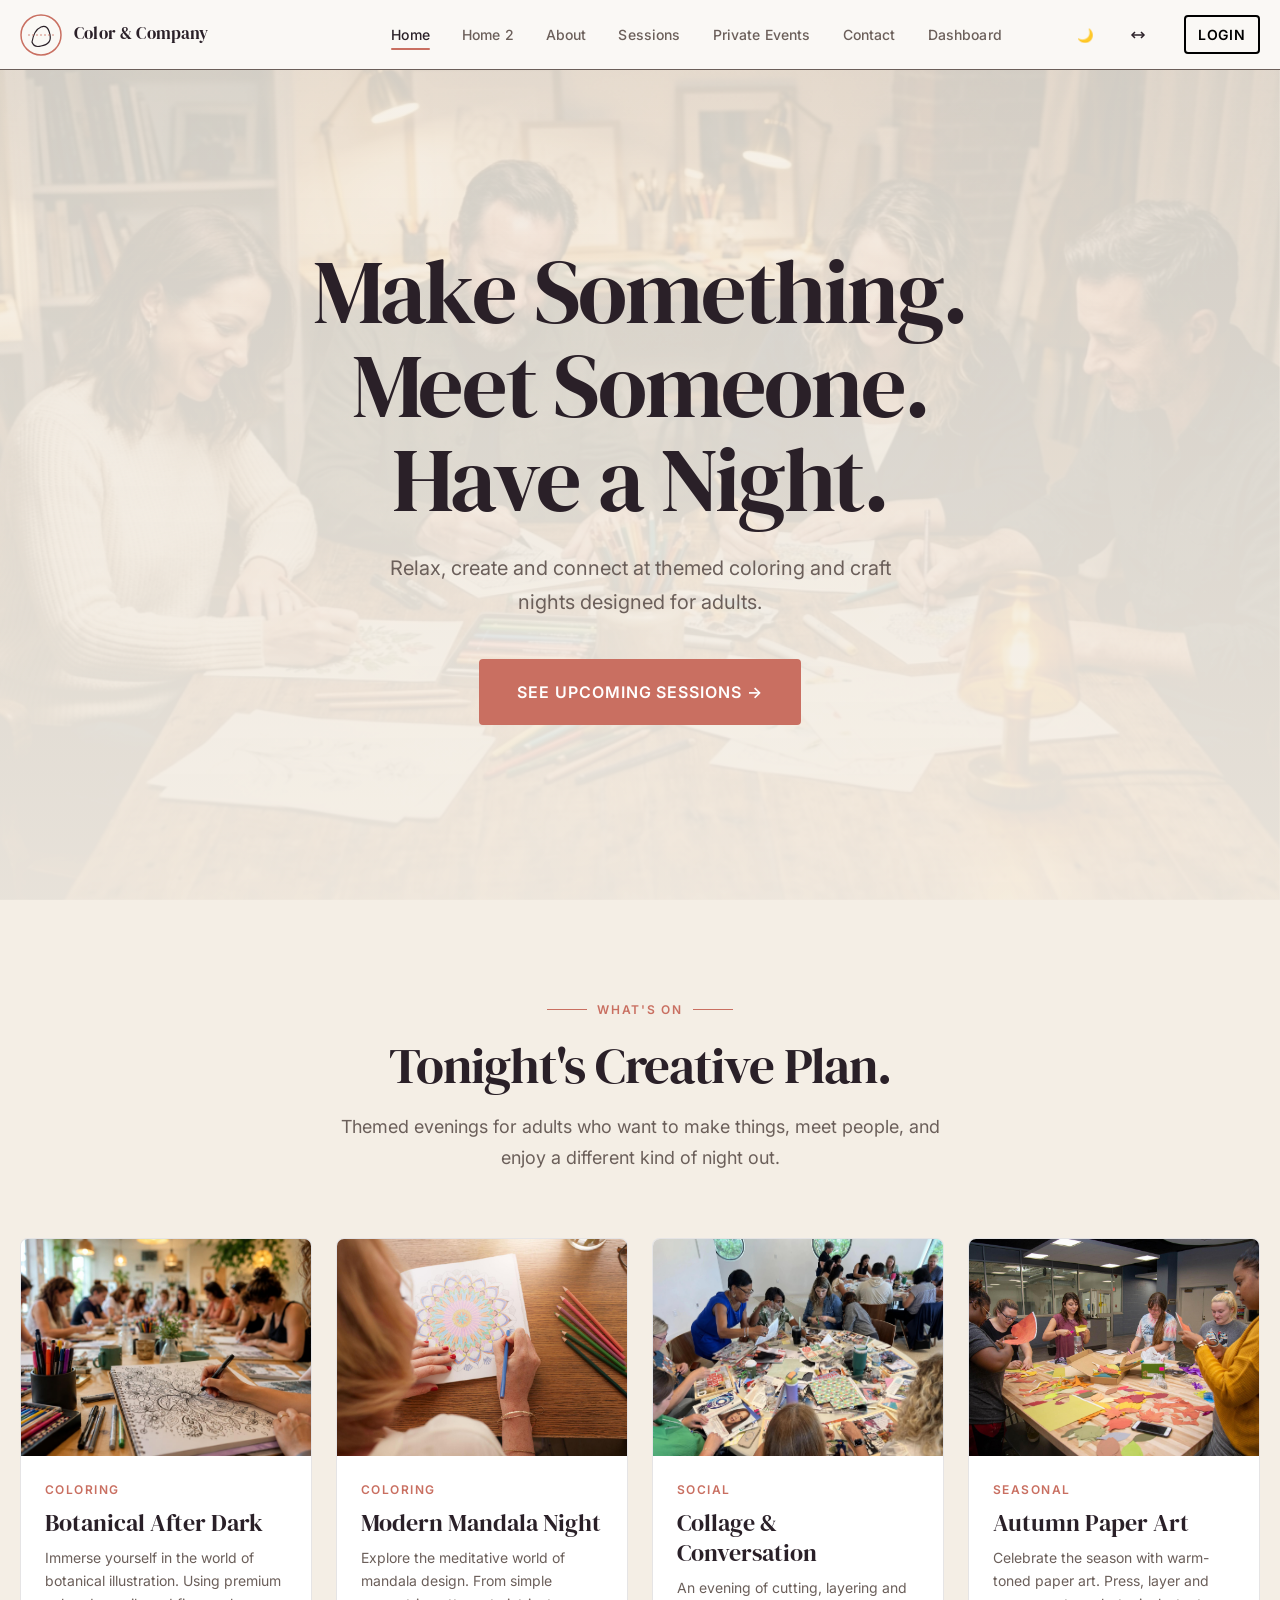
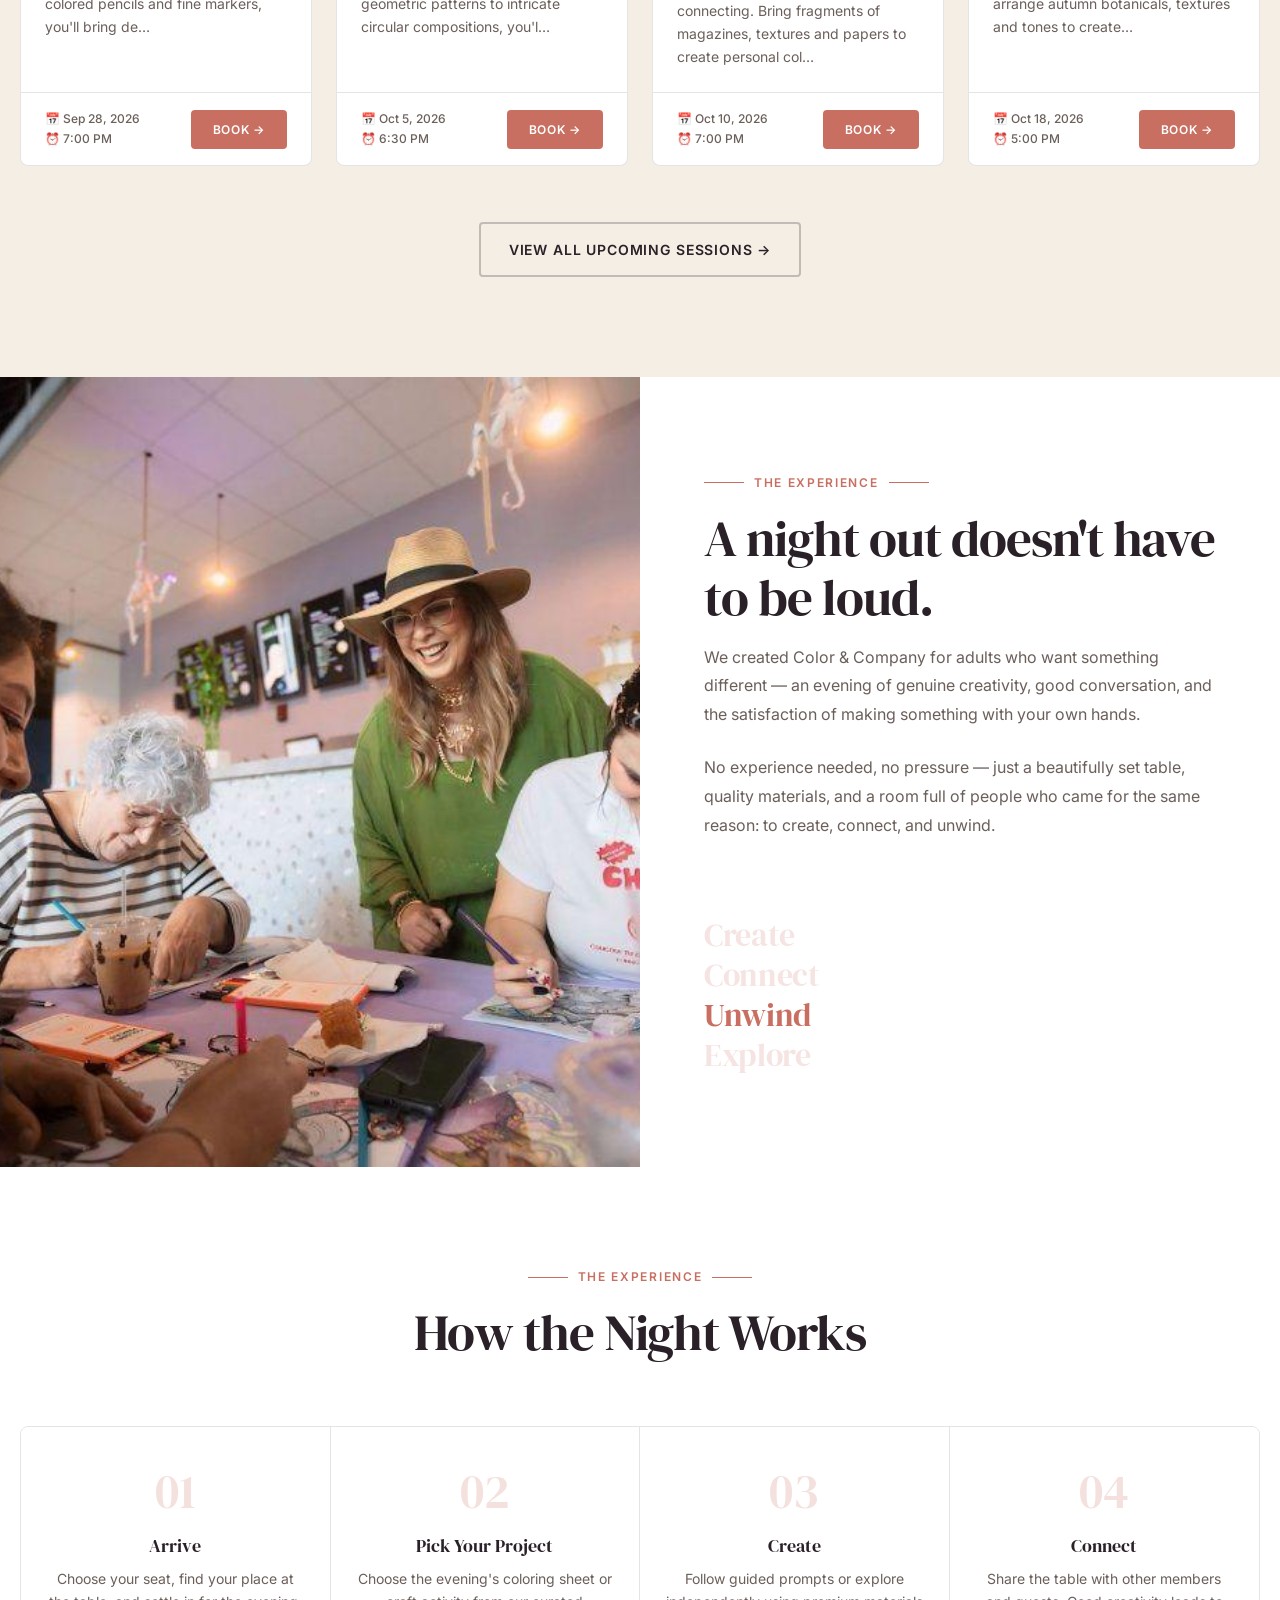
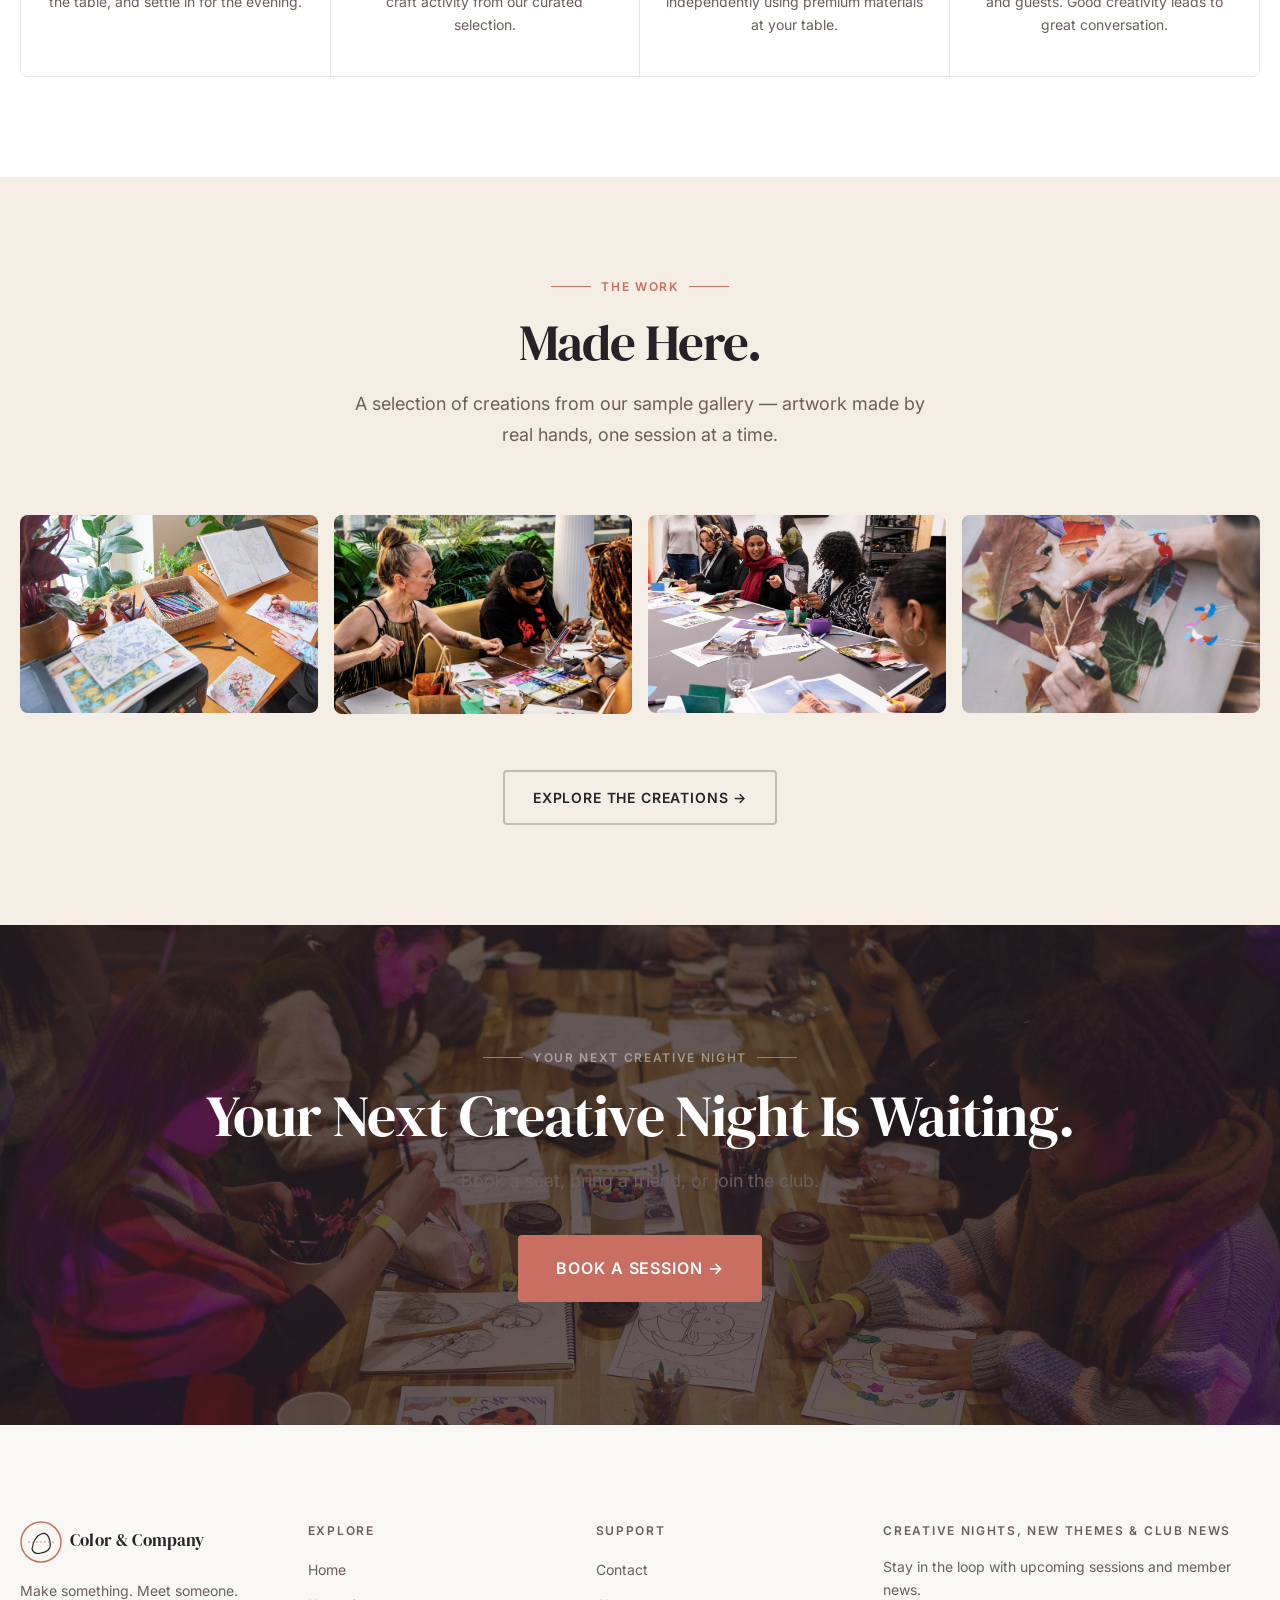
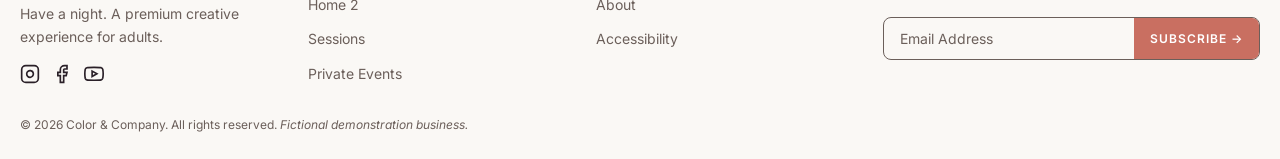
==== commit f16592a5: "corrections" ====
--- a/index.html
+++ b/index.html
@@ -1,549 +1,548 @@
-﻿<!DOCTYPE html>
-<html lang="en" data-theme="light">
-
-<head>
-  <meta charset="UTF-8">
-  <meta name="viewport" content="width=device-width, initial-scale=1.0">
-  <title>Color & Company | Adult Coloring & Craft Nights</title>
-  <meta name="description"
-    content="Color & Company is a premium adult coloring and craft night social club. Join themed coloring sessions, guided craft nights, and creative community evenings.">
-  <meta property="og:title" content="Color & Company | Adult Coloring & Craft Nights">
-  <meta property="og:description"
-    content="Make something. Meet someone. Have a night. Premium adult creative social club.">
-  <meta property="og:type" content="website">
-  <link rel="canonical" href="index.html">
-  <link rel="stylesheet" href="assets/css/style.css">
-  <link rel="preconnect" href="https://fonts.googleapis.com">
-  <link rel="preconnect" href="https://fonts.gstatic.com" crossorigin>
-  <link
-    href="https://fonts.googleapis.com/css2?family=DM+Serif+Display:ital@0;1&family=Inter:wght@300;400;500;600;700&display=swap"
-    rel="stylesheet">
-  <script type="application/ld+json">
-  {"@context":"https://schema.org","@type":"LocalBusiness","name":"Color & Company","description":"Premium adult coloring and craft night social club","url":"index.html"}
-  </script>
-  <link rel="icon" type="image/svg+xml" href="favicon.svg">
-</head>
-
-<body data-page="home">
-
-  <!-- ===================== NAVBAR ===================== -->
-  <nav class="navbar" role="navigation" aria-label="Main navigation">
-    <div class="navbar__inner">
-      <a href="index.html" class="navbar__logo" aria-label="Color & Company Home">
-        <svg class="navbar__logo-mark" viewBox="0 0 42 42" fill="none" aria-hidden="true">
-          <circle cx="21" cy="21" r="20" stroke="#C96F61" stroke-width="1.5" fill="none" />
-          <path d="M12 28 Q14 16 21 13 Q28 10 30 21 Q32 30 21 32 Q14 34 12 28Z" stroke="var(--color-text)"
-            stroke-width="1.2" fill="none" />
-          <line x1="8" y1="21" x2="34" y2="21" stroke="#C96F61" stroke-width="0.8" stroke-dasharray="2 2" />
-        </svg>
-        <div class="navbar__logo-text">
-          <span class="navbar__logo-name">Color & Company</span>
-
-        </div>
-      </a>
-
-      <nav class="navbar__nav" aria-label="Site navigation">
-        <a href="index.html" class="navbar__link" data-nav-link>Home</a>
-        <a href="home-2.html" class="navbar__link" data-nav-link>Home 2</a>
-        <a href="about.html" class="navbar__link" data-nav-link>About</a>
-        <a href="sessions.html" class="navbar__link" data-nav-link>Sessions</a>
-        <a href="private-events.html" class="navbar__link" data-nav-link>Private Events</a>
-
-
-        <a href="contact.html" class="navbar__link" data-nav-link>Contact</a>
-        <a href="dashboard.html" class="navbar__link" data-nav-link>Dashboard</a>
-      </nav>
-
-      <div class="navbar__actions">
-
-        <button class="btn-icon" data-theme-toggle aria-label="Toggle theme" aria-pressed="false">
-          <span class="theme-icon">🌙</span>
-        </button>
-        <button class="btn-icon" data-rtl-toggle aria-label="Toggle RTL" aria-pressed="false">
-          <svg width="18" height="18" viewBox="0 0 24 24" fill="none" stroke="currentColor" stroke-width="2"
-            aria-hidden="true">
-            <path d="M4 12h16" />
-            <path d="M8 8l-4 4 4 4" />
-            <path d="M16 8l4 4-4 4" />
-          </svg>
-        </button>
-        <a href="login.html" class="btn btn-outline-light"
-          style="padding: 6px 12px; font-size: 14px; margin-left: var(--space-sm);">Login</a>
-
-      </div>
-      <button class="navbar__hamburger" id="hamburger" aria-label="Open navigation" aria-expanded="false"
-        aria-controls="mobile-drawer">
-        <span></span><span></span><span></span>
-      </button>
-    </div>
-  </nav>
-
-  <!-- Mobile Drawer Overlay -->
-  <div class="mobile-drawer-overlay" id="drawer-overlay" aria-hidden="true"></div>
-
-  <!-- Mobile Drawer -->
-  <aside class="mobile-drawer" id="mobile-drawer" role="dialog" aria-modal="true" aria-label="Mobile navigation">
-    <div class="mobile-drawer__close">
-      <button class="mobile-drawer__x" id="drawer-close" aria-label="Close navigation">✕</button>
-    </div>
-    <nav class="mobile-drawer__nav" aria-label="Mobile site navigation">
-      <a href="index.html" class="mobile-drawer__link" data-nav-link>Home</a>
-      <a href="home-2.html" class="mobile-drawer__link" data-nav-link>Home 2</a>
-      <a href="about.html" class="mobile-drawer__link" data-nav-link>About</a>
-      <a href="sessions.html" class="mobile-drawer__link" data-nav-link> Sessions</a>
-      <a href="private-events.html" class="mobile-drawer__link" data-nav-link>Private Events</a>
-
-
-      <a href="contact.html" class="mobile-drawer__link" data-nav-link>Contact</a><a href="dashboard.html"
-        class="mobile-drawer__link" data-nav-link>Dashboard</a>
-    </nav>
-    <div class="mobile-drawer__divider"></div>
-    <div class="mobile-drawer__controls">
-      <button class="btn-icon" data-theme-toggle aria-label="Toggle theme" aria-pressed="false">
-        <span class="theme-icon">🌙</span>
-      </button>
-      <button class="btn-icon" data-rtl-toggle aria-label="Toggle RTL" aria-pressed="false">
-        <svg width="18" height="18" viewBox="0 0 24 24" fill="none" stroke="currentColor" stroke-width="2"
-          aria-hidden="true">
-          <path d="M4 12h16" />
-          <path d="M8 8l-4 4 4 4" />
-          <path d="M16 8l4 4-4 4" />
-        </svg>
-      </button>
-    </div>
-    <div class="mobile-drawer__divider"></div>
-    <div class="mobile-drawer__cta">
-      <a href="login.html" class="btn btn-outline-light w-full" style="justify-content:center">Login</a>
-
-    </div>
-  </aside>
-
-
-
-  <!-- ===================== HERO ===================== -->
-  <section class="hero" aria-label="Hero">
-    <div class="hero__bg">
-      <img src="assets/images/home1-hero.webp"
-        alt="Adults enjoying a creative coloring evening at Color & Company studio" width="1920" height="1080"
-        loading="eager" fetchpriority="high">
-    </div>
-
-
-    <div class="hero__content" style="text-align:center;">
-      <div class="hero__label" aria-hidden="true">Adult Creative Social Club · Est. 2024</div>
-      <h1 class="hero__title">Make Something.<br>Meet Someone.<br>Have a Night.</h1>
-      <p class="hero__subtitle">Relax, create and connect at themed coloring and craft nights designed for adults.</p>
-      <div class="hero__actions">
-        <a href="sessions.html" class="btn btn-primary btn-lg">See Upcoming Sessions →</a>
-
-      </div>
-    </div>
-  </section>
-
-  <!-- ===================== SECTION 02 — UPCOMING THEMED NIGHTS ===================== -->
-  <section class="section" aria-labelledby="home-sessions-title">
-    <div class="container">
-      <div class="section-header section-header--center">
-        <div class="section-header__label">What's On</div>
-        <h2 class="section-header__title" id="home-sessions-title">Tonight's Creative Plan.</h2>
-        <p class="section-header__desc">Themed evenings for adults who want to make things, meet people, and enjoy a
-          different kind of night out.</p>
-      </div>
-
-      <!-- Session Cards rendered by JS -->
-      <div class="sessions-grid" id="home-sessions" aria-live="polite" aria-label="Upcoming sessions"></div>
-
-      <div style="text-align:center;margin-top:var(--space-lg)">
-        <a href="sessions.html" class="btn btn-outline" style="margin-top:var(--space-sm)">View All Upcoming Sessions
-          →</a>
-      </div>
-    </div>
-  </section>
-
-  <!-- ===================== SECTION 03 — WHY CREATIVE NIGHTS ===================== -->
-  <section class="split-section" aria-labelledby="why-title">
-    <div class="split-section__image reveal-left">
-      <img src="assets/images/experience.jpg"
-        alt="A beautifully arranged coloring table with pencils and botanical artwork" loading="lazy" width="800"
-        height="600">
-    </div>
-    <div class="split-section__content reveal-right">
-      <div class="section-header__label" style="margin-bottom:var(--space-sm)">The Experience</div>
-      <h2 class="section-header__title" id="why-title">A night out doesn't have to be loud.</h2>
-      <p style="color:var(--color-text-muted);line-height:1.8;margin-bottom:var(--space-md)">
-        We created Color & Company for adults who want something different — an evening of genuine creativity, good
-        conversation, and the satisfaction of making something with your own hands.
-      </p>
-      <p style="color:var(--color-text-muted);line-height:1.8;margin-bottom:var(--space-lg)">
-        No experience needed, no pressure — just a beautifully set table, quality materials, and a room full of people
-        who came for the same reason: to create, connect, and unwind.
-      </p>
-      <div class="split-section__keywords" aria-label="Creative night experience keywords">
-        <div class="split-section__keyword">Create</div>
-        <div class="split-section__keyword">Connect</div>
-        <div class="split-section__keyword">Unwind</div>
-        <div class="split-section__keyword">Explore</div>
-      </div>
-    </div>
-  </section>
-
-  <!-- ===================== SECTION 04 — HOW THE NIGHT WORKS ===================== -->
-  <section class="section" style="background:var(--color-surface)" aria-labelledby="how-title">
-    <div class="container">
-      <div class="section-header section-header--center">
-        <div class="section-header__label">The Experience</div>
-        <h2 class="section-header__title" id="how-title">How the Night Works</h2>
-      </div>
-
-      <div class="timeline" role="list" aria-label="Evening experience steps">
-        <div class="timeline__step reveal" data-delay="0" role="listitem">
-          <div class="timeline__num" aria-hidden="true">01</div>
-          <div class="timeline__title">Arrive</div>
-          <p class="timeline__desc">Choose your seat, find your place at the table, and settle in for the evening.</p>
-        </div>
-        <div class="timeline__step reveal" data-delay="100" role="listitem">
-          <div class="timeline__num" aria-hidden="true">02</div>
-          <div class="timeline__title">Pick Your Project</div>
-          <p class="timeline__desc">Choose the evening's coloring sheet or craft activity from our curated selection.
-          </p>
-        </div>
-        <div class="timeline__step reveal" data-delay="200" role="listitem">
-          <div class="timeline__num" aria-hidden="true">03</div>
-          <div class="timeline__title">Create</div>
-          <p class="timeline__desc">Follow guided prompts or explore independently using premium materials at your
-            table.</p>
-        </div>
-        <div class="timeline__step reveal" data-delay="300" role="listitem">
-          <div class="timeline__num" aria-hidden="true">04</div>
-          <div class="timeline__title">Connect</div>
-          <p class="timeline__desc">Share the table with other members and guests. Good creativity leads to great
-            conversation.</p>
-        </div>
-
-      </div>
-    </div>
-  </section>
-
-  <!-- ===================== SECTION 05 — CREATIONS GALLERY ===================== -->
-  <section class="section" aria-labelledby="gallery-title">
-    <div class="container">
-      <div class="section-header section-header--center">
-        <div class="section-header__label">The Work</div>
-        <h2 class="section-header__title" id="gallery-title">Made Here.</h2>
-        <p class="section-header__desc">A selection of creations from our sample gallery — artwork made by real hands,
-          one session at a time.</p>
-      </div>
-
-      <div class="gallery-masonry" aria-label="Sample creations gallery">
-        <div class="gallery-item reveal">
-          <img src="assets/images/work1.jpg" alt="Botanical coloring artwork from a recent session" loading="lazy"
-            width="400" height="500"
-            onerror="this.parentElement.style.background='var(--color-surface-2)';this.style.display='none'">
-          <div class="gallery-item__overlay">
-            <div class="gallery-item__title">Botanical Study</div>
-            <div class="gallery-item__meta">Botanical After Dark · Sep 2026</div>
-          </div>
-        </div>
-        <div class="gallery-item reveal" data-delay="100">
-          <img src="assets/images/work2.jpg" alt="Close-up of coloring work in progress" loading="lazy" width="400"
-            height="300">
-          <div class="gallery-item__overlay">
-            <div class="gallery-item__title">Floral Composition</div>
-            <div class="gallery-item__meta">Botanical After Dark · Aug 2026</div>
-          </div>
-        </div>
-        <div class="gallery-item reveal" data-delay="150">
-          <img src="assets/images/work3.jpg" alt="Abstract artwork from a creative session" loading="lazy" width="400"
-            height="400"
-            onerror="this.parentElement.style.background='var(--color-surface-2)';this.style.display='none'">
-          <div class="gallery-item__overlay">
-            <div class="gallery-item__title">Midnight Abstract</div>
-            <div class="gallery-item__meta">Abstract Color Lab · Aug 2026</div>
-          </div>
-        </div>
-        <div class="gallery-item reveal" data-delay="200">
-          <img src="assets/images/work4.jpg" alt="Handmade collage from a craft session" loading="lazy" width="400"
-            height="450"
-            onerror="this.parentElement.style.background='var(--color-surface-2)';this.style.display='none'">
-          <div class="gallery-item__overlay">
-            <div class="gallery-item__title">Paper Garden</div>
-            <div class="gallery-item__meta">Collage & Conversation · Jul 2026</div>
-          </div>
-        </div>
-
-      </div>
-
-      <div style="text-align:center;margin-top:var(--space-lg)">
-        <a href="creations.html" class="btn btn-outline">Explore the Creations →</a>
-      </div>
-    </div>
-  </section>
-
-  <!-- ===================== SECTION 06 — FINAL CTA ===================== -->
-  <section class="cta-section" aria-labelledby="cta-title">
-    <div class="cta-section__bg">
-      <img src="assets/images/home-bg.jpg" alt="Adults creating together at Color & Company" loading="lazy" width="1920"
-        height="800">
-    </div>
-    <div class="cta-section__content">
-      <div class="section-header__label"
-        style="color:rgba(244,238,229,0.5);justify-content:center;margin-bottom:var(--space-sm);display:flex">Your Next
-        Creative Night</div>
-      <h2 class="cta-section__title" id="cta-title">Your Next Creative Night Is Waiting.</h2>
-      <p class="cta-section__desc">Book a seat, bring a friend, or join the club.</p>
-      <div class="cta-section__actions">
-        <a href="sessions.html" class="btn btn-primary btn-lg">Book a Session →</a>
-      </div>
-    </div>
-  </section>
-
-  <!-- ===================== FOOTER ===================== -->
-  <footer class="footer" role="contentinfo">
-    <div class="container">
-      <div class="footer__grid">
-        <div>
-          <a href="index.html" class="navbar__logo" aria-label="Color &amp; Company Home"
-            style="text-decoration: none; display: flex; align-items: center; gap: 8px; margin-bottom: 16px;">
-            <svg class="navbar__logo-mark" viewBox="0 0 42 42" fill="none" aria-hidden="true">
-              <circle cx="21" cy="21" r="20" stroke="#C96F61" stroke-width="1.5" fill="none" />
-              <path d="M12 28 Q14 16 21 13 Q28 10 30 21 Q32 30 21 32 Q14 34 12 28Z" stroke="var(--color-text)"
-                stroke-width="1.2" fill="none" />
-              <line x1="8" y1="21" x2="34" y2="21" stroke="#C96F61" stroke-width="0.8" stroke-dasharray="2 2" />
-            </svg>
-            <div class="navbar__logo-text" style="display: flex; flex-direction: column;">
-              <span class="navbar__logo-name">Color &amp;
-                Company</span>
-            </div>
-          </a>
-          <p class="footer__brand-tagline">Make something. Meet someone. Have a night. A premium creative experience for
-            adults.</p>
-          <div class="footer__social" style="display: flex; gap: 12px; margin-top: 16px;">
-            <a href="#" onmouseover="this.style.color='#C96F61'" onmouseout="this.style.color=''"
-              style="color: var(--color-text); transition: color 0.3s;"><svg width="20" height="20" viewBox="0 0 24 24"
-                fill="none" stroke="currentColor" stroke-width="2">
-                <rect x="2" y="2" width="20" height="20" rx="5" ry="5"></rect>
-                <path d="M16 11.37A4 4 0 1 1 12.63 8 4 4 0 0 1 16 11.37z"></path>
-                <line x1="17.5" y1="6.5" x2="17.51" y2="6.5"></line>
-              </svg></a>
-            <a href="#" onmouseover="this.style.color='#C96F61'" onmouseout="this.style.color=''"
-              style="color: var(--color-text); transition: color 0.3s;"><svg width="20" height="20" viewBox="0 0 24 24"
-                fill="none" stroke="currentColor" stroke-width="2">
-                <path d="M18 2h-3a5 5 0 0 0-5 5v3H7v4h3v8h4v-8h3l1-4h-4V7a1 1 0 0 1 1-1h3z"></path>
-              </svg></a>
-            <a href="#" onmouseover="this.style.color='#C96F61'" onmouseout="this.style.color=''"
-              style="color: var(--color-text); transition: color 0.3s;"><svg width="20" height="20" viewBox="0 0 24 24"
-                fill="none" stroke="currentColor" stroke-width="2">
-                <path
-                  d="M22.54 6.42a2.78 2.78 0 0 0-1.94-2C18.88 4 12 4 12 4s-6.88 0-8.6.46a2.78 2.78 0 0 0-1.94 2A29 29 0 0 0 1 11.75a29 29 0 0 0 .46 5.33A2.78 2.78 0 0 0 3.4 19c1.72.46 8.6.46 8.6.46s6.88 0 8.6-.46a2.78 2.78 0 0 0 1.94-2 29 29 0 0 0 .46-5.25 29 29 0 0 0-.46-5.33z">
-                </path>
-                <polygon points="9.75 15.02 15.5 11.75 9.75 8.48 9.75 15.02"></polygon>
-              </svg></a>
-          </div>
-        </div>
-        <div>
-          <div class="footer__col-title">Explore</div>
-          <ul class="footer__links">
-            <li><a href="index.html" class="footer__link">Home</a></li>
-            <li><a href="home-2.html" class="footer__link">Home 2</a></li>
-            <li><a href="sessions.html" class="footer__link">Sessions</a></li>
-            <li><a href="private-events.html" class="footer__link">Private Events</a></li>
-          </ul>
-        </div>
-
-        <div>
-          <div class="footer__col-title">Support</div>
-          <ul class="footer__links">
-            <li><a href="contact.html" class="footer__link">Contact</a></li>
-            <li><a href="about.html" class="footer__link">About</a></li>
-            <li><a href="coming-soon.html" class="footer__link">Accessibility</a></li>
-          </ul>
-        </div>
-        <div>
-          <div class="footer__col-title">Creative Nights, New Themes & Club News</div>
-          <p class="footer__newsletter-desc">Stay in the loop with upcoming sessions and member news.</p>
-          <form class="footer__newsletter-form" aria-label="Newsletter signup"
-            onsubmit="event.preventDefault();showToast('Subscribed! Demo only — no email recorded.')">
-            <input type="email" class="footer__newsletter-input" placeholder="Email Address"
-              aria-label="Your email address">
-            <button type="submit" class="footer__newsletter-btn">Subscribe →</button>
-          </form>
-        </div>
-      </div>
-      <div class="footer__bottom">
-        <p class="footer__copyright">© 2026 Color & Company. All rights reserved. <em>Fictional demonstration
-            business.</em></p>
-
-      </div>
-    </div>
-  </footer>
-
-  <!-- Back to Top -->
-  <button id="back-to-top" class="back-to-top" aria-label="Back to top">
-    <svg width="18" height="18" viewBox="0 0 24 24" fill="none" stroke="currentColor" stroke-width="2.5"
-      aria-hidden="true">
-      <path d="m18 15-6-6-6 6" />
-    </svg>
-  </button>
-
-  <!-- ===================== BOOKING MODAL ===================== -->
-  <div class="modal-overlay" id="booking-modal" role="dialog" aria-modal="true" aria-labelledby="booking-modal-title">
-    <div class="modal modal--wide">
-      <div class="modal__header">
-        <h2 class="modal__title" id="booking-modal-title">Book a Creative Night</h2>
-        <button class="modal__close" data-modal-close aria-label="Close booking modal">✕</button>
-      </div>
-      <div id="booking-form-content">
-        <div class="modal__body">
-          <p class="demo-note">⚠ Demo booking system — no real reservations are made.</p>
-          <div class="session-detail-meta" style="margin-bottom:0">
-            <div class="session-detail-meta__item">
-              <span class="session-detail-meta__key">Session</span>
-              <span class="session-detail-meta__val booking-modal-session-title">Upcoming Session</span>
-            </div>
-          </div>
-
-          <form id="booking-form" novalidate>
-            <div class="form-row">
-              <div class="form-group">
-                <label class="form-label" for="booking-name">Full Name <span>*</span></label>
-                <input type="text" id="booking-name" class="form-input" placeholder="Your name" required
-                  autocomplete="name">
-                <span class="form-error" id="booking-name-error">Please enter your full name.</span>
-              </div>
-              <div class="form-group">
-                <label class="form-label" for="booking-email">Email <span>*</span></label>
-                <input type="email" id="booking-email" class="form-input" placeholder="you@example.com" required
-                  autocomplete="email">
-                <span class="form-error" id="booking-email-error">Please enter a valid email.</span>
-              </div>
-            </div>
-            <div class="form-row">
-              <div class="form-group">
-                <label class="form-label" for="booking-phone">Phone</label>
-                <input type="tel" id="booking-phone" class="form-input" placeholder="+1 (555) 000-0000"
-                  autocomplete="tel">
-              </div>
-              <div class="form-group">
-                <label class="form-label" for="booking-seats">Number of Seats <span>*</span></label>
-                <select id="booking-seats" class="form-select" required>
-                  <option value="">Select seats</option>
-                  <option value="1">1 seat</option>
-                  <option value="2">2 seats</option>
-                  <option value="3">3 seats</option>
-                  <option value="4">4 seats</option>
-                  <option value="5">5+ seats</option>
-                </select>
-                <span class="form-error" id="booking-seats-error">Please select the number of seats.</span>
-              </div>
-            </div>
-            <input type="hidden" id="booking-session" value="">
-            <div class="form-group">
-              <label class="form-label" for="booking-membership">Membership Status</label>
-              <select id="booking-membership" class="form-select">
-                <option value="guest">Guest (non-member)</option>
-                <option value="studio-pass">Studio Pass Member</option>
-                <option value="creative-club">Creative Club Member</option>
-                <option value="full-circle">Full Circle Member</option>
-              </select>
-            </div>
-            <div class="form-group">
-              <label class="form-label" for="booking-requirements">Special Requirements</label>
-              <textarea id="booking-requirements" class="form-textarea"
-                placeholder="Any accessibility needs or special requests…" rows="3"></textarea>
-            </div>
-
-            <!-- Seat Selector -->
-            <div>
-              <div class="form-label" style="margin-bottom:var(--space-sm)">Select Your Seat <span
-                  style="font-size:0.75rem;font-weight:400;color:var(--color-text-muted)">(demo display only)</span>
-              </div>
-              <div id="seat-selector" class="seat-selector"></div>
-            </div>
-          </form>
-        </div>
-        <div class="modal__footer">
-          <button class="btn btn-outline" data-modal-close>Maybe Later</button>
-          <button class="btn btn-primary"
-            onclick="document.getElementById('booking-form').dispatchEvent(new Event('submit',{cancelable:true,bubbles:true}))">Continue
-            →</button>
-        </div>
-      </div>
-      <!-- Success State -->
-      <div class="modal-success" id="booking-success" aria-live="polite">
-        <div class="modal-success__icon" aria-hidden="true">✓</div>
-        <h3 class="modal-success__title">Booking Request Prepared</h3>
-        <p class="modal-success__desc">Your demo booking has been added to your member experience. No real reservation
-          has been made — this is a frontend demonstration.</p>
-        <button class="btn btn-primary" data-modal-close onclick="ModalManager.close('booking-modal')">Done</button>
-      </div>
-    </div>
-  </div>
-
-  <!-- ===================== SESSION DETAIL MODAL ===================== -->
-  <div class="modal-overlay" id="session-detail-modal" role="dialog" aria-modal="true" aria-labelledby="sd-title">
-    <div class="modal modal--wide">
-      <div class="modal__header">
-        <h2 class="modal__title" id="sd-title">Session Title</h2>
-        <button class="modal__close" data-modal-close="session-detail-modal"
-          onclick="ModalManager.close('session-detail-modal')" aria-label="Close session details">✕</button>
-      </div>
-      <div class="modal__body">
-        <div class="session-detail-image">
-          <img id="sd-image" src="" alt="Session image" loading="lazy">
-        </div>
-        <div class="session-detail-meta">
-          <div class="session-detail-meta__item"><span class="session-detail-meta__key">Category</span><span
-              class="session-detail-meta__val" id="sd-category">—</span></div>
-          <div class="session-detail-meta__item"><span class="session-detail-meta__key">Date</span><span
-              class="session-detail-meta__val" id="sd-date">—</span></div>
-          <div class="session-detail-meta__item"><span class="session-detail-meta__key">Time</span><span
-              class="session-detail-meta__val" id="sd-time">—</span></div>
-          <div class="session-detail-meta__item"><span class="session-detail-meta__key">Duration</span><span
-              class="session-detail-meta__val" id="sd-duration">—</span></div>
-          <div class="session-detail-meta__item"><span class="session-detail-meta__key">Experience</span><span
-              class="session-detail-meta__val" id="sd-experience">—</span></div>
-          <div class="session-detail-meta__item"><span class="session-detail-meta__key">Availability</span><span
-              class="session-detail-meta__val" id="sd-seats">—</span></div>
-          <div class="session-detail-meta__item"><span class="session-detail-meta__key">Price</span><span
-              class="session-detail-meta__val" id="sd-price">—</span></div>
-          <div class="session-detail-meta__item"><span class="session-detail-meta__key">Member</span><span
-              class="session-detail-meta__val" id="sd-member-price">—</span></div>
-        </div>
-        <p id="sd-description" style="color:var(--color-text-muted);line-height:1.75;font-size:var(--text-sm)"></p>
-        <div>
-          <span class="form-label">Materials Included</span>
-          <p id="sd-materials" style="color:var(--color-text-muted);font-size:var(--text-sm);margin-top:4px"></p>
-        </div>
-        <p class="demo-note">⚠ Sample session data — fictional demonstration information.</p>
-      </div>
-      <div class="modal__footer">
-        <button class="btn btn-outline" onclick="ModalManager.close('session-detail-modal')">Close</button>
-        <button class="btn btn-primary" id="sd-book-btn">Book This Session →</button>
-      </div>
-    </div>
-  </div>
-
-  <!-- Join Modal -->
-  <div class="modal-overlay" id="join-modal" role="dialog" aria-modal="true" aria-labelledby="join-modal-title">
-    <div class="modal">
-      <div class="modal__header">
-        <h2 class="modal__title" id="join-modal-title">Join the Club</h2>
-        <button class="modal__close" onclick="ModalManager.close('join-modal')" aria-label="Close">✕</button>
-      </div>
-      <div class="modal__body">
-        <p class="demo-note">⚠ Sample membership signup — no real membership is created.</p>
-        <p style="color:var(--color-text-muted);font-size:var(--text-sm);line-height:1.7">Ready to become a Color &
-          Company member? In a real implementation, you'd complete your membership here. This is a frontend
-          demonstration only.</p>
-      </div>
-      <div class="modal__footer">
-        <button class="btn btn-outline" onclick="ModalManager.close('join-modal')">Maybe Later</button>
-        <a href="login.html" class="btn btn-primary">Sign In to Join →</a>
-      </div>
-    </div>
-  </div>
-
-  <script src="assets/js/main.js"></script>
-</body>
-
+<!DOCTYPE html>
+<html lang="en" data-theme="light">
+
+<head>
+  <meta charset="UTF-8">
+  <meta name="viewport" content="width=device-width, initial-scale=1.0">
+  <title>Color & Company | Adult Coloring & Craft Nights</title>
+  <meta name="description"
+    content="Color & Company is a premium adult coloring and craft night social club. Join themed coloring sessions, guided craft nights, and creative community evenings.">
+  <meta property="og:title" content="Color & Company | Adult Coloring & Craft Nights">
+  <meta property="og:description"
+    content="Make something. Meet someone. Have a night. Premium adult creative social club.">
+  <meta property="og:type" content="website">
+  <link rel="canonical" href="index.html">
+  <link rel="stylesheet" href="assets/css/style.css">
+  <link rel="preconnect" href="https://fonts.googleapis.com">
+  <link rel="preconnect" href="https://fonts.gstatic.com" crossorigin>
+  <link
+    href="https://fonts.googleapis.com/css2?family=DM+Serif+Display:ital@0;1&family=Inter:wght@300;400;500;600;700&display=swap"
+    rel="stylesheet">
+  <script type="application/ld+json">
+  {"@context":"https://schema.org","@type":"LocalBusiness","name":"Color & Company","description":"Premium adult coloring and craft night social club","url":"index.html"}
+  </script>
+  <link rel="icon" type="image/svg+xml" href="favicon.svg">
+</head>
+
+<body data-page="home">
+
+  <!-- ===================== NAVBAR ===================== -->
+  <nav class="navbar" role="navigation" aria-label="Main navigation">
+    <div class="navbar__inner">
+      <a href="index.html" class="navbar__logo" aria-label="Color & Company Home">
+        <svg class="navbar__logo-mark" viewBox="0 0 42 42" fill="none" aria-hidden="true">
+          <circle cx="21" cy="21" r="20" stroke="#C96F61" stroke-width="1.5" fill="none" />
+          <path d="M12 28 Q14 16 21 13 Q28 10 30 21 Q32 30 21 32 Q14 34 12 28Z" stroke="var(--color-text)"
+            stroke-width="1.2" fill="none" />
+          <line x1="8" y1="21" x2="34" y2="21" stroke="#C96F61" stroke-width="0.8" stroke-dasharray="2 2" />
+        </svg>
+        <div class="navbar__logo-text">
+          <span class="navbar__logo-name">Color & Company</span>
+
+        </div>
+      </a>
+
+      <nav class="navbar__nav" aria-label="Site navigation">
+        <a href="index.html" class="navbar__link" data-nav-link>Home</a>
+        <a href="home-2.html" class="navbar__link" data-nav-link>Home 2</a>
+        <a href="about.html" class="navbar__link" data-nav-link>About</a>
+        <a href="sessions.html" class="navbar__link" data-nav-link>Sessions</a>
+        <a href="private-events.html" class="navbar__link" data-nav-link>Private Events</a>
+
+
+        <a href="contact.html" class="navbar__link" data-nav-link>Contact</a>
+        <a href="dashboard.html" class="navbar__link" data-nav-link>Dashboard</a>
+      </nav>
+
+      <div class="navbar__actions">
+
+        <button class="btn-icon" data-theme-toggle aria-label="Toggle theme" aria-pressed="false">
+          <span class="theme-icon">🌙</span>
+        </button>
+        <button class="btn-icon" data-rtl-toggle aria-label="Toggle RTL" aria-pressed="false">
+          <svg width="18" height="18" viewBox="0 0 24 24" fill="none" stroke="currentColor" stroke-width="2"
+            aria-hidden="true">
+            <path d="M4 12h16" />
+            <path d="M8 8l-4 4 4 4" />
+            <path d="M16 8l4 4-4 4" />
+          </svg>
+        </button>
+        <a href="login.html" class="btn btn-outline-light"
+          style="padding: 6px 12px; font-size: 14px; margin-left: var(--space-sm);">Login</a>
+
+      </div>
+      <button class="navbar__hamburger" id="hamburger" aria-label="Open navigation" aria-expanded="false"
+        aria-controls="mobile-drawer">
+        <span></span><span></span><span></span>
+      </button>
+    </div>
+  </nav>
+
+  <!-- Mobile Drawer Overlay -->
+  <div class="mobile-drawer-overlay" id="drawer-overlay" aria-hidden="true"></div>
+
+  <!-- Mobile Drawer -->
+  <aside class="mobile-drawer" id="mobile-drawer" role="dialog" aria-modal="true" aria-label="Mobile navigation">
+    <div class="mobile-drawer__close">
+      <button class="mobile-drawer__x" id="drawer-close" aria-label="Close navigation">✕</button>
+    </div>
+    <nav class="mobile-drawer__nav" aria-label="Mobile site navigation">
+      <a href="index.html" class="mobile-drawer__link" data-nav-link>Home</a>
+      <a href="home-2.html" class="mobile-drawer__link" data-nav-link>Home 2</a>
+      <a href="about.html" class="mobile-drawer__link" data-nav-link>About</a>
+      <a href="sessions.html" class="mobile-drawer__link" data-nav-link> Sessions</a>
+      <a href="private-events.html" class="mobile-drawer__link" data-nav-link>Private Events</a>
+
+
+      <a href="contact.html" class="mobile-drawer__link" data-nav-link>Contact</a><a href="dashboard.html"
+        class="mobile-drawer__link" data-nav-link>Dashboard</a>
+    </nav>
+    <div class="mobile-drawer__divider"></div>
+    <div class="mobile-drawer__controls">
+      <button class="btn-icon" data-theme-toggle aria-label="Toggle theme" aria-pressed="false">
+        <span class="theme-icon">🌙</span>
+      </button>
+      <button class="btn-icon" data-rtl-toggle aria-label="Toggle RTL" aria-pressed="false">
+        <svg width="18" height="18" viewBox="0 0 24 24" fill="none" stroke="currentColor" stroke-width="2"
+          aria-hidden="true">
+          <path d="M4 12h16" />
+          <path d="M8 8l-4 4 4 4" />
+          <path d="M16 8l4 4-4 4" />
+        </svg>
+      </button>
+    </div>
+    <div class="mobile-drawer__divider"></div>
+    <div class="mobile-drawer__cta">
+      <a href="login.html" class="btn btn-outline-light w-full" style="justify-content:center">Login</a>
+
+    </div>
+  </aside>
+
+
+
+  <!-- ===================== HERO ===================== -->
+  <section class="hero" aria-label="Hero">
+    <div class="hero__bg">
+      <img src="assets/images/home1-hero.webp"
+        alt="Adults enjoying a creative coloring evening at Color & Company studio" width="1920" height="1080"
+        loading="eager" fetchpriority="high">
+    </div>
+
+
+    <div class="hero__content" style="text-align:center;">
+      <h1 class="hero__title">Make Something.<br>Meet Someone.<br>Have a Night.</h1>
+      <p class="hero__subtitle">Relax, create and connect at themed coloring and craft nights designed for adults.</p>
+      <div class="hero__actions">
+        <a href="sessions.html" class="btn btn-primary btn-lg">See Upcoming Sessions →</a>
+
+      </div>
+    </div>
+  </section>
+
+  <!-- ===================== SECTION 02 — UPCOMING THEMED NIGHTS ===================== -->
+  <section class="section" aria-labelledby="home-sessions-title">
+    <div class="container">
+      <div class="section-header section-header--center">
+        <div class="section-header__label">What's On</div>
+        <h2 class="section-header__title" id="home-sessions-title">Tonight's Creative Plan.</h2>
+        <p class="section-header__desc">Themed evenings for adults who want to make things, meet people, and enjoy a
+          different kind of night out.</p>
+      </div>
+
+      <!-- Session Cards rendered by JS -->
+      <div class="sessions-grid" id="home-sessions" aria-live="polite" aria-label="Upcoming sessions"></div>
+
+      <div style="text-align:center;margin-top:var(--space-lg)">
+        <a href="sessions.html" class="btn btn-outline" style="margin-top:var(--space-sm)">View All Upcoming Sessions
+          →</a>
+      </div>
+    </div>
+  </section>
+
+  <!-- ===================== SECTION 03 — WHY CREATIVE NIGHTS ===================== -->
+  <section class="split-section experience-section" aria-labelledby="why-title">
+    <div class="split-section__image reveal-left">
+      <img src="assets/images/experience.jpg"
+        alt="A beautifully arranged coloring table with pencils and botanical artwork" loading="lazy" width="800"
+        height="600">
+    </div>
+    <div class="split-section__content reveal-right">
+      <div class="section-header__label" style="margin-bottom:var(--space-sm)">The Experience</div>
+      <h2 class="section-header__title" id="why-title">A night out doesn't have to be loud.</h2>
+      <p style="color:var(--color-text-muted);line-height:1.8;margin-bottom:var(--space-md)">
+        We created Color & Company for adults who want something different — an evening of genuine creativity, good
+        conversation, and the satisfaction of making something with your own hands.
+      </p>
+      <p style="color:var(--color-text-muted);line-height:1.8;margin-bottom:var(--space-lg)">
+        No experience needed, no pressure — just a beautifully set table, quality materials, and a room full of people
+        who came for the same reason: to create, connect, and unwind.
+      </p>
+      <div class="split-section__keywords" aria-label="Creative night experience keywords">
+        <div class="split-section__keyword">Create</div>
+        <div class="split-section__keyword">Connect</div>
+        <div class="split-section__keyword">Unwind</div>
+        <div class="split-section__keyword">Explore</div>
+      </div>
+    </div>
+  </section>
+
+  <!-- ===================== SECTION 04 — HOW THE NIGHT WORKS ===================== -->
+  <section class="section" style="background:var(--color-surface)" aria-labelledby="how-title">
+    <div class="container">
+      <div class="section-header section-header--center">
+        <div class="section-header__label">The Experience</div>
+        <h2 class="section-header__title" id="how-title">How the Night Works</h2>
+      </div>
+
+      <div class="timeline" role="list" aria-label="Evening experience steps">
+        <div class="timeline__step reveal" data-delay="0" role="listitem">
+          <div class="timeline__num" aria-hidden="true">01</div>
+          <div class="timeline__title">Arrive</div>
+          <p class="timeline__desc">Choose your seat, find your place at the table, and settle in for the evening.</p>
+        </div>
+        <div class="timeline__step reveal" data-delay="100" role="listitem">
+          <div class="timeline__num" aria-hidden="true">02</div>
+          <div class="timeline__title">Pick Your Project</div>
+          <p class="timeline__desc">Choose the evening's coloring sheet or craft activity from our curated selection.
+          </p>
+        </div>
+        <div class="timeline__step reveal" data-delay="200" role="listitem">
+          <div class="timeline__num" aria-hidden="true">03</div>
+          <div class="timeline__title">Create</div>
+          <p class="timeline__desc">Follow guided prompts or explore independently using premium materials at your
+            table.</p>
+        </div>
+        <div class="timeline__step reveal" data-delay="300" role="listitem">
+          <div class="timeline__num" aria-hidden="true">04</div>
+          <div class="timeline__title">Connect</div>
+          <p class="timeline__desc">Share the table with other members and guests. Good creativity leads to great
+            conversation.</p>
+        </div>
+
+      </div>
+    </div>
+  </section>
+
+  <!-- ===================== SECTION 05 — CREATIONS GALLERY ===================== -->
+  <section class="section" aria-labelledby="gallery-title">
+    <div class="container">
+      <div class="section-header section-header--center">
+        <div class="section-header__label">The Work</div>
+        <h2 class="section-header__title" id="gallery-title">Made Here.</h2>
+        <p class="section-header__desc">A selection of creations from our sample gallery — artwork made by real hands,
+          one session at a time.</p>
+      </div>
+
+      <div class="gallery-masonry" aria-label="Sample creations gallery">
+        <div class="gallery-item reveal">
+          <img src="assets/images/work1.jpg" alt="Botanical coloring artwork from a recent session" loading="lazy"
+            width="400" height="500"
+            onerror="this.parentElement.style.background='var(--color-surface-2)';this.style.display='none'">
+          <div class="gallery-item__overlay">
+            <div class="gallery-item__title">Botanical Study</div>
+            <div class="gallery-item__meta">Botanical After Dark · Sep 2026</div>
+          </div>
+        </div>
+        <div class="gallery-item reveal" data-delay="100">
+          <img src="assets/images/work2.jpg" alt="Close-up of coloring work in progress" loading="lazy" width="400"
+            height="300">
+          <div class="gallery-item__overlay">
+            <div class="gallery-item__title">Floral Composition</div>
+            <div class="gallery-item__meta">Botanical After Dark · Aug 2026</div>
+          </div>
+        </div>
+        <div class="gallery-item reveal" data-delay="150">
+          <img src="assets/images/work3.jpg" alt="Abstract artwork from a creative session" loading="lazy" width="400"
+            height="400"
+            onerror="this.parentElement.style.background='var(--color-surface-2)';this.style.display='none'">
+          <div class="gallery-item__overlay">
+            <div class="gallery-item__title">Midnight Abstract</div>
+            <div class="gallery-item__meta">Abstract Color Lab · Aug 2026</div>
+          </div>
+        </div>
+        <div class="gallery-item reveal" data-delay="200">
+          <img src="assets/images/work4.jpg" alt="Handmade collage from a craft session" loading="lazy" width="400"
+            height="450"
+            onerror="this.parentElement.style.background='var(--color-surface-2)';this.style.display='none'">
+          <div class="gallery-item__overlay">
+            <div class="gallery-item__title">Paper Garden</div>
+            <div class="gallery-item__meta">Collage & Conversation · Jul 2026</div>
+          </div>
+        </div>
+
+      </div>
+
+      <div style="text-align:center;margin-top:var(--space-lg)">
+        <a href="creations.html" class="btn btn-outline">Explore the Creations →</a>
+      </div>
+    </div>
+  </section>
+
+  <!-- ===================== SECTION 06 — FINAL CTA ===================== -->
+  <section class="cta-section" aria-labelledby="cta-title">
+    <div class="cta-section__bg">
+      <img src="assets/images/home-bg.jpg" alt="Adults creating together at Color & Company" loading="lazy" width="1920"
+        height="800">
+    </div>
+    <div class="cta-section__content">
+      <div class="section-header__label"
+        style="color:rgba(244,238,229,0.5);justify-content:center;margin-bottom:var(--space-sm);display:flex">Your Next
+        Creative Night</div>
+      <h2 class="cta-section__title" id="cta-title">Your Next Creative Night Is Waiting.</h2>
+      <p class="cta-section__desc">Book a seat, bring a friend, or join the club.</p>
+      <div class="cta-section__actions">
+        <a href="sessions.html" class="btn btn-primary btn-lg">Book a Session →</a>
+      </div>
+    </div>
+  </section>
+
+  <!-- ===================== FOOTER ===================== -->
+  <footer class="footer" role="contentinfo">
+    <div class="container">
+      <div class="footer__grid">
+        <div>
+          <a href="index.html" class="navbar__logo" aria-label="Color &amp; Company Home"
+            style="text-decoration: none; display: flex; align-items: center; gap: 8px; margin-bottom: 16px;">
+            <svg class="navbar__logo-mark" viewBox="0 0 42 42" fill="none" aria-hidden="true">
+              <circle cx="21" cy="21" r="20" stroke="#C96F61" stroke-width="1.5" fill="none" />
+              <path d="M12 28 Q14 16 21 13 Q28 10 30 21 Q32 30 21 32 Q14 34 12 28Z" stroke="var(--color-text)"
+                stroke-width="1.2" fill="none" />
+              <line x1="8" y1="21" x2="34" y2="21" stroke="#C96F61" stroke-width="0.8" stroke-dasharray="2 2" />
+            </svg>
+            <div class="navbar__logo-text" style="display: flex; flex-direction: column;">
+              <span class="navbar__logo-name">Color &amp;
+                Company</span>
+            </div>
+          </a>
+          <p class="footer__brand-tagline">Make something. Meet someone. Have a night. A premium creative experience for
+            adults.</p>
+          <div class="footer__social" style="display: flex; gap: 12px; margin-top: 16px;">
+            <a href="#" onmouseover="this.style.color='#C96F61'" onmouseout="this.style.color=''"
+              style="color: var(--color-text); transition: color 0.3s;"><svg width="20" height="20" viewBox="0 0 24 24"
+                fill="none" stroke="currentColor" stroke-width="2">
+                <rect x="2" y="2" width="20" height="20" rx="5" ry="5"></rect>
+                <path d="M16 11.37A4 4 0 1 1 12.63 8 4 4 0 0 1 16 11.37z"></path>
+                <line x1="17.5" y1="6.5" x2="17.51" y2="6.5"></line>
+              </svg></a>
+            <a href="#" onmouseover="this.style.color='#C96F61'" onmouseout="this.style.color=''"
+              style="color: var(--color-text); transition: color 0.3s;"><svg width="20" height="20" viewBox="0 0 24 24"
+                fill="none" stroke="currentColor" stroke-width="2">
+                <path d="M18 2h-3a5 5 0 0 0-5 5v3H7v4h3v8h4v-8h3l1-4h-4V7a1 1 0 0 1 1-1h3z"></path>
+              </svg></a>
+            <a href="#" onmouseover="this.style.color='#C96F61'" onmouseout="this.style.color=''"
+              style="color: var(--color-text); transition: color 0.3s;"><svg width="20" height="20" viewBox="0 0 24 24"
+                fill="none" stroke="currentColor" stroke-width="2">
+                <path
+                  d="M22.54 6.42a2.78 2.78 0 0 0-1.94-2C18.88 4 12 4 12 4s-6.88 0-8.6.46a2.78 2.78 0 0 0-1.94 2A29 29 0 0 0 1 11.75a29 29 0 0 0 .46 5.33A2.78 2.78 0 0 0 3.4 19c1.72.46 8.6.46 8.6.46s6.88 0 8.6-.46a2.78 2.78 0 0 0 1.94-2 29 29 0 0 0 .46-5.25 29 29 0 0 0-.46-5.33z">
+                </path>
+                <polygon points="9.75 15.02 15.5 11.75 9.75 8.48 9.75 15.02"></polygon>
+              </svg></a>
+          </div>
+        </div>
+        <div>
+          <div class="footer__col-title">Explore</div>
+          <ul class="footer__links">
+            <li><a href="index.html" class="footer__link">Home</a></li>
+            <li><a href="home-2.html" class="footer__link">Home 2</a></li>
+            <li><a href="sessions.html" class="footer__link">Sessions</a></li>
+            <li><a href="private-events.html" class="footer__link">Private Events</a></li>
+          </ul>
+        </div>
+
+        <div>
+          <div class="footer__col-title">Support</div>
+          <ul class="footer__links">
+            <li><a href="contact.html" class="footer__link">Contact</a></li>
+            <li><a href="about.html" class="footer__link">About</a></li>
+            <li><a href="coming-soon.html" class="footer__link">Accessibility</a></li>
+          </ul>
+        </div>
+        <div>
+          <div class="footer__col-title">Creative Nights, New Themes & Club News</div>
+          <p class="footer__newsletter-desc">Stay in the loop with upcoming sessions and member news.</p>
+          <form class="footer__newsletter-form" aria-label="Newsletter signup"
+            onsubmit="event.preventDefault();showToast('Subscribed! Demo only — no email recorded.')">
+            <input type="email" class="footer__newsletter-input" placeholder="Email Address"
+              aria-label="Your email address">
+            <button type="submit" class="footer__newsletter-btn">Subscribe →</button>
+          </form>
+        </div>
+      </div>
+      <div class="footer__bottom">
+        <p class="footer__copyright">© 2026 Color & Company. All rights reserved. <em>Fictional demonstration
+            business.</em></p>
+
+      </div>
+    </div>
+  </footer>
+
+  <!-- Back to Top -->
+  <button id="back-to-top" class="back-to-top" aria-label="Back to top">
+    <svg width="18" height="18" viewBox="0 0 24 24" fill="none" stroke="currentColor" stroke-width="2.5"
+      aria-hidden="true">
+      <path d="m18 15-6-6-6 6" />
+    </svg>
+  </button>
+
+  <!-- ===================== BOOKING MODAL ===================== -->
+  <div class="modal-overlay" id="booking-modal" role="dialog" aria-modal="true" aria-labelledby="booking-modal-title">
+    <div class="modal modal--wide">
+      <div class="modal__header">
+        <h2 class="modal__title" id="booking-modal-title">Book a Creative Night</h2>
+        <button class="modal__close" data-modal-close aria-label="Close booking modal">✕</button>
+      </div>
+      <div id="booking-form-content">
+        <div class="modal__body">
+          <p class="demo-note">⚠ Demo booking system — no real reservations are made.</p>
+          <div class="session-detail-meta" style="margin-bottom:0">
+            <div class="session-detail-meta__item">
+              <span class="session-detail-meta__key">Session</span>
+              <span class="session-detail-meta__val booking-modal-session-title">Upcoming Session</span>
+            </div>
+          </div>
+
+          <form id="booking-form" novalidate>
+            <div class="form-row">
+              <div class="form-group">
+                <label class="form-label" for="booking-name">Full Name <span>*</span></label>
+                <input type="text" id="booking-name" class="form-input" placeholder="Your name" required
+                  autocomplete="name">
+                <span class="form-error" id="booking-name-error">Please enter your full name.</span>
+              </div>
+              <div class="form-group">
+                <label class="form-label" for="booking-email">Email <span>*</span></label>
+                <input type="email" id="booking-email" class="form-input" placeholder="you@example.com" required
+                  autocomplete="email">
+                <span class="form-error" id="booking-email-error">Please enter a valid email.</span>
+              </div>
+            </div>
+            <div class="form-row">
+              <div class="form-group">
+                <label class="form-label" for="booking-phone">Phone</label>
+                <input type="tel" id="booking-phone" class="form-input" placeholder="+1 (555) 000-0000"
+                  autocomplete="tel">
+              </div>
+              <div class="form-group">
+                <label class="form-label" for="booking-seats">Number of Seats <span>*</span></label>
+                <select id="booking-seats" class="form-select" required>
+                  <option value="">Select seats</option>
+                  <option value="1">1 seat</option>
+                  <option value="2">2 seats</option>
+                  <option value="3">3 seats</option>
+                  <option value="4">4 seats</option>
+                  <option value="5">5+ seats</option>
+                </select>
+                <span class="form-error" id="booking-seats-error">Please select the number of seats.</span>
+              </div>
+            </div>
+            <input type="hidden" id="booking-session" value="">
+            <div class="form-group">
+              <label class="form-label" for="booking-membership">Membership Status</label>
+              <select id="booking-membership" class="form-select">
+                <option value="guest">Guest (non-member)</option>
+                <option value="studio-pass">Studio Pass Member</option>
+                <option value="creative-club">Creative Club Member</option>
+                <option value="full-circle">Full Circle Member</option>
+              </select>
+            </div>
+            <div class="form-group">
+              <label class="form-label" for="booking-requirements">Special Requirements</label>
+              <textarea id="booking-requirements" class="form-textarea"
+                placeholder="Any accessibility needs or special requests…" rows="3"></textarea>
+            </div>
+
+            <!-- Seat Selector -->
+            <div>
+              <div class="form-label" style="margin-bottom:var(--space-sm)">Select Your Seat <span
+                  style="font-size:0.75rem;font-weight:400;color:var(--color-text-muted)">(demo display only)</span>
+              </div>
+              <div id="seat-selector" class="seat-selector"></div>
+            </div>
+          </form>
+        </div>
+        <div class="modal__footer">
+          <button class="btn btn-outline" data-modal-close>Maybe Later</button>
+          <button class="btn btn-primary"
+            onclick="document.getElementById('booking-form').dispatchEvent(new Event('submit',{cancelable:true,bubbles:true}))">Continue
+            →</button>
+        </div>
+      </div>
+      <!-- Success State -->
+      <div class="modal-success" id="booking-success" aria-live="polite">
+        <div class="modal-success__icon" aria-hidden="true">✓</div>
+        <h3 class="modal-success__title">Booking Request Prepared</h3>
+        <p class="modal-success__desc">Your demo booking has been added to your member experience. No real reservation
+          has been made — this is a frontend demonstration.</p>
+        <button class="btn btn-primary" data-modal-close onclick="ModalManager.close('booking-modal')">Done</button>
+      </div>
+    </div>
+  </div>
+
+  <!-- ===================== SESSION DETAIL MODAL ===================== -->
+  <div class="modal-overlay" id="session-detail-modal" role="dialog" aria-modal="true" aria-labelledby="sd-title">
+    <div class="modal modal--wide">
+      <div class="modal__header">
+        <h2 class="modal__title" id="sd-title">Session Title</h2>
+        <button class="modal__close" data-modal-close="session-detail-modal"
+          onclick="ModalManager.close('session-detail-modal')" aria-label="Close session details">✕</button>
+      </div>
+      <div class="modal__body">
+        <div class="session-detail-image">
+          <img id="sd-image" src="" alt="Session image" loading="lazy">
+        </div>
+        <div class="session-detail-meta">
+          <div class="session-detail-meta__item"><span class="session-detail-meta__key">Category</span><span
+              class="session-detail-meta__val" id="sd-category">—</span></div>
+          <div class="session-detail-meta__item"><span class="session-detail-meta__key">Date</span><span
+              class="session-detail-meta__val" id="sd-date">—</span></div>
+          <div class="session-detail-meta__item"><span class="session-detail-meta__key">Time</span><span
+              class="session-detail-meta__val" id="sd-time">—</span></div>
+          <div class="session-detail-meta__item"><span class="session-detail-meta__key">Duration</span><span
+              class="session-detail-meta__val" id="sd-duration">—</span></div>
+          <div class="session-detail-meta__item"><span class="session-detail-meta__key">Experience</span><span
+              class="session-detail-meta__val" id="sd-experience">—</span></div>
+          <div class="session-detail-meta__item"><span class="session-detail-meta__key">Availability</span><span
+              class="session-detail-meta__val" id="sd-seats">—</span></div>
+          <div class="session-detail-meta__item"><span class="session-detail-meta__key">Price</span><span
+              class="session-detail-meta__val" id="sd-price">—</span></div>
+          <div class="session-detail-meta__item"><span class="session-detail-meta__key">Member</span><span
+              class="session-detail-meta__val" id="sd-member-price">—</span></div>
+        </div>
+        <p id="sd-description" style="color:var(--color-text-muted);line-height:1.75;font-size:var(--text-sm)"></p>
+        <div>
+          <span class="form-label">Materials Included</span>
+          <p id="sd-materials" style="color:var(--color-text-muted);font-size:var(--text-sm);margin-top:4px"></p>
+        </div>
+        <p class="demo-note">⚠ Sample session data — fictional demonstration information.</p>
+      </div>
+      <div class="modal__footer">
+        <button class="btn btn-outline" onclick="ModalManager.close('session-detail-modal')">Close</button>
+        <button class="btn btn-primary" id="sd-book-btn">Book This Session →</button>
+      </div>
+    </div>
+  </div>
+
+  <!-- Join Modal -->
+  <div class="modal-overlay" id="join-modal" role="dialog" aria-modal="true" aria-labelledby="join-modal-title">
+    <div class="modal">
+      <div class="modal__header">
+        <h2 class="modal__title" id="join-modal-title">Join the Club</h2>
+        <button class="modal__close" onclick="ModalManager.close('join-modal')" aria-label="Close">✕</button>
+      </div>
+      <div class="modal__body">
+        <p class="demo-note">⚠ Sample membership signup — no real membership is created.</p>
+        <p style="color:var(--color-text-muted);font-size:var(--text-sm);line-height:1.7">Ready to become a Color &
+          Company member? In a real implementation, you'd complete your membership here. This is a frontend
+          demonstration only.</p>
+      </div>
+      <div class="modal__footer">
+        <button class="btn btn-outline" onclick="ModalManager.close('join-modal')">Maybe Later</button>
+        <a href="login.html" class="btn btn-primary">Sign In to Join →</a>
+      </div>
+    </div>
+  </div>
+
+  <script src="assets/js/main.js"></script>
+</body>
+
 </html>
--- a/assets/css/style.css
+++ b/assets/css/style.css
@@ -1,4699 +1,4699 @@
-/* ============================================================
-   COLOR & COMPANY — PREMIUM ADULT COLORING & CRAFT NIGHT SOCIAL CLUB
-   style.css — Complete Design System
-   ============================================================ */
-
-/* ============================================================
-   GOOGLE FONTS
-   ============================================================ */
-@import url('https://fonts.googleapis.com/css2?family=DM+Serif+Display:ital@0;1&family=Inter:wght@300;400;500;600;700&display=swap');
-
-/* ============================================================
-   CSS CUSTOM PROPERTIES — DESIGN SYSTEM
-   ============================================================ */
-:root {
-  /* Brand Colors */
-  --color-plum: #2A2028;
-  --color-cream: #F4EEE5;
-  --color-coral: #C96F61;
-
-  /* Light Mode (default) */
-  --color-bg: #F4EEE5;
-  --color-surface: #FFFFFF;
-  --color-surface-2: #EDE6DC;
-  --color-text: #2A2028;
-  --color-text-muted: #6B5F5A;
-  --color-heading: #2A2028;
-  --color-border: rgba(42, 32, 40, 0.12);
-  --color-border-strong: rgba(42, 32, 40, 0.25);
-  --color-overlay: rgba(42, 32, 40, 0.6);
-  --color-primary: #C96F61;
-  --color-primary-hover: #B85C4E;
-  --color-primary-light: rgba(201, 111, 97, 0.12);
-  --color-navbar-bg: #FAF8F5;
-  --color-navbar-text: #F4EEE5;
-  --color-footer-bg: #FAF8F5;
-  --color-sidebar-bg: #2A2028;
-  --color-sidebar-text: #F4EEE5;
-  --color-card-bg: #FFFFFF;
-  --color-input-bg: #FFFFFF;
-  --color-input-border: rgba(42, 32, 40, 0.2);
-  --color-shadow: rgba(42, 32, 40, 0.08);
-  --color-shadow-strong: rgba(42, 32, 40, 0.18);
-
-  /* Typography */
-  --font-heading: 'DM Serif Display', Georgia, serif;
-  --font-body: 'Inter', -apple-system, BlinkMacSystemFont, sans-serif;
-
-  /* Font Sizes */
-  --text-xs: 0.75rem;
-  --text-sm: 0.875rem;
-  --text-base: 1rem;
-  --text-md: 1.125rem;
-  --text-lg: 1.25rem;
-  --text-xl: 1.5rem;
-  --text-2xl: 2rem;
-  --text-3xl: 2.5rem;
-  --text-4xl: 3rem;
-  --text-5xl: 3.75rem;
-  --text-6xl: 4.5rem;
-  --text-7xl: 5.5rem;
-
-  /* Spacing */
-  --space-xs: 8px;
-  --space-sm: 16px;
-  --space-md: 24px;
-  --space-lg: 40px;
-  --space-xl: 64px;
-  --space-2xl: 96px;
-  --space-3xl: 128px;
-
-  /* Layout */
-  --container-max: 1320px;
-  --container-pad: 20px;
-  --border-radius: 4px;
-  --border-radius-md: 8px;
-  --border-radius-lg: 12px;
-  --border-radius-xl: 20px;
-
-  /* Transitions */
-  --transition-fast: 0.15s ease;
-  --transition-base: 0.25s ease;
-  --transition-slow: 0.4s ease;
-  --transition-long: 0.6s cubic-bezier(0.4, 0, 0.2, 1);
-
-  /* Sidebar */
-  --sidebar-width: 260px;
-  --topbar-height: 64px;
-
-  /* Z-index layers */
-  --z-base: 1;
-  --z-dropdown: 100;
-  --z-sticky: 200;
-  --z-drawer: 300;
-  --z-modal: 400;
-  --z-toast: 500;
-}
-
-/* Dark Mode */
-[data-theme="light"] {
-  --color-bg: #F4EEE5;
-  --color-surface: #ffffff;
-  --color-surface-2: #FAF8F5;
-  --color-text: #2A2028;
-  --color-text-muted: #6B5F5A;
-  --color-navbar-bg: #FAF8F5;
-  --color-footer-bg: #FAF8F5;
-  --color-navbar-text: #2A2028;
-  --color-sidebar-bg: #FAF8F5;
-  --color-sidebar-text: #2A2028;
-}
-
-[data-theme="light"] .sidebar__nav-link:hover {
-  background: rgba(0, 0, 0, 0.06);
-}
-
-[data-theme="light"] .sidebar__nav-link {
-  color: var(--color-text-muted);
-}
-
-[data-theme="light"] .sidebar__nav-link.active {
-  color: var(--color-primary);
-}
-
-[data-theme="light"] .btn-outline-light {
-  color: #000000 !important;
-  border-color: #000000 !important;
-}
-
-[data-theme="light"] .btn-outline-light:hover {
-  background: rgba(0, 0, 0, 0.08) !important;
-}
-
-[data-theme="light"] .hero__title {
-  color: var(--color-text) !important;
-}
-
-[data-theme="light"] .hero__label {
-  color: var(--color-primary) !important;
-}
-
-[data-theme="light"] .hero__bg::after {
-  background: linear-gradient(to bottom, rgba(244, 238, 229, 0.85) 0%, rgba(244, 238, 229, 0.95) 100%) !important;
-}
-
-[data-theme="light"] .page-hero__title,
-[data-theme="light"] .hero-split__title {
-  color: #ffffff !important;
-}
-
-[data-theme="light"] .page-hero__desc,
-[data-theme="light"] .hero-split__subtitle {
-  color: rgba(255, 255, 255, 0.8) !important;
-}
-
-[data-theme="light"] .hero-split__tag {
-  color: #ffffff !important;
-  border-color: rgba(255, 255, 255, 0.5) !important;
-}
-
-[data-theme="light"] .navbar__login {
-  color: #000000 !important;
-}
-
-[data-theme="light"] .navbar__hamburger span {
-  background: #000000 !important;
-}
-
-[data-theme="light"] .btn-outline-light {
-  color: #000000 !important;
-  border-color: #000000 !important;
-}
-
-[data-theme="light"] .btn-outline-light:hover {
-  background: rgba(0, 0, 0, 0.08) !important;
-}
-
-[data-theme="light"] .hero__title {
-  color: var(--color-text) !important;
-}
-
-[data-theme="light"] .hero__label {
-  color: var(--color-primary) !important;
-}
-
-[data-theme="light"] .hero__bg::after {
-  background: linear-gradient(to bottom, rgba(244, 238, 229, 0.85) 0%, rgba(244, 238, 229, 0.95) 100%) !important;
-}
-
-[data-theme="light"] .page-hero__title,
-[data-theme="light"] .hero-split__title {
-  color: #ffffff !important;
-}
-
-[data-theme="light"] .page-hero__desc,
-[data-theme="light"] .hero-split__subtitle {
-  color: rgba(255, 255, 255, 0.8) !important;
-}
-
-[data-theme="light"] .navbar__login {
-  color: var(--color-text);
-  font-weight: 600;
-}
-
-[data-theme="dark"] {
-  --color-bg: #2A2028;
-  --color-surface: #3A3038;
-  --color-surface-2: #322F30;
-  --color-text: #F4EEE5;
-  --color-text-muted: #A89890;
-  --color-heading: #F4EEE5;
-  --color-border: var(--color-text-muted);
-  --color-border-strong: var(--color-text-muted);
-  --color-overlay: rgba(42, 32, 40, 0.8);
-  --color-primary: #C96F61;
-  --color-primary-hover: #D9806F;
-  --color-primary-light: rgba(201, 111, 97, 0.18);
-  --color-navbar-bg: #1E1B1F;
-  --color-navbar-text: #F4EEE5;
-  --color-footer-bg: #1E1B1F;
-  --color-sidebar-bg: #1E1B1F;
-  --color-sidebar-text: #F4EEE5;
-  --color-card-bg: #3A3038;
-  --color-input-bg: #322F30;
-  --color-input-border: var(--color-text-muted);
-  --color-shadow: rgba(0, 0, 0, 0.3);
-  --color-shadow-strong: rgba(0, 0, 0, 0.5);
-}
-
-/* ============================================================
-   RESET & BASE
-   ============================================================ */
-*,
-*::before,
-*::after {
-  box-sizing: border-box;
-  margin: 0;
-  padding: 0;
-}
-
-html {
-  scroll-behavior: smooth;
-  font-size: 16px;
-  -webkit-text-size-adjust: 100%;
-}
-
-body {
-  font-family: var(--font-body);
-  font-size: var(--text-base);
-  line-height: 1.65;
-  color: var(--color-text);
-  background-color: var(--color-bg);
-  transition: background-color var(--transition-base), color var(--transition-base);
-  overflow-x: hidden;
-}
-
-img {
-  max-width: 100%;
-  height: auto;
-  display: block;
-}
-
-a {
-  color: inherit;
-  text-decoration: none;
-}
-
-ul,
-ol {
-  list-style: none;
-}
-
-button {
-  cursor: pointer;
-  border: none;
-  background: none;
-  font-family: var(--font-body);
-}
-
-input,
-textarea,
-select {
-  font-family: var(--font-body);
-  font-size: var(--text-base);
-}
-
-/* ============================================================
-   LAYOUT
-   ============================================================ */
-.container {
-  width: min(100% - 40px, var(--container-max));
-  margin-inline: auto;
-}
-
-@media (max-width: 480px) {
-  .container {
-    width: calc(100% - 32px);
-  }
-}
-
-.section {
-  padding-top: 100px !important;
-  padding-bottom: 100px !important;
-}
-
-.section-sm {
-  padding-block: var(--space-xl);
-}
-
-.section-lg {
-  padding-block: var(--space-3xl);
-}
-
-/* ============================================================
-   TYPOGRAPHY
-   ============================================================ */
-h1,
-h2,
-h3,
-h4,
-h5,
-h6 {
-  font-family: var(--font-heading);
-  color: var(--color-heading);
-  line-height: 1.15;
-  font-weight: 400;
-}
-
-.display-1 {
-  font-size: clamp(2.75rem, 7vw, 5.5rem);
-  letter-spacing: -0.02em;
-}
-
-.display-2 {
-  font-size: clamp(2.25rem, 5vw, 4rem);
-  letter-spacing: -0.02em;
-}
-
-.display-3 {
-  font-size: clamp(1.75rem, 3.5vw, 3rem);
-  letter-spacing: -0.015em;
-}
-
-.heading-1 {
-  font-size: clamp(1.5rem, 3vw, 2.5rem);
-}
-
-.heading-2 {
-  font-size: clamp(1.25rem, 2.5vw, 2rem);
-}
-
-.label {
-  font-family: var(--font-body);
-  font-size: var(--text-xs);
-  font-weight: 600;
-  letter-spacing: 0.12em;
-  text-transform: uppercase;
-  color: var(--color-text-muted);
-}
-
-.label-coral {
-  color: var(--color-primary);
-}
-
-.text-muted {
-  color: var(--color-text-muted);
-}
-
-.text-lead {
-  font-size: var(--text-md);
-  line-height: 1.75;
-  color: var(--color-text-muted);
-}
-
-/* ============================================================
-   BUTTONS
-   ============================================================ */
-.btn {
-  display: inline-flex;
-  align-items: center;
-  gap: var(--space-xs);
-  padding: 14px 28px;
-  font-family: var(--font-body);
-  font-size: var(--text-sm);
-  font-weight: 600;
-  letter-spacing: 0.06em;
-  text-transform: uppercase;
-  border-radius: var(--border-radius);
-  transition: all var(--transition-base);
-  cursor: pointer;
-  border: none;
-  white-space: nowrap;
-  position: relative;
-  overflow: hidden;
-}
-
-.btn::after {
-  content: '';
-  position: absolute;
-  inset: 0;
-  background: rgba(255, 255, 255, 0.1);
-  opacity: 0;
-  transition: opacity var(--transition-fast);
-}
-
-.btn:hover::after {
-  opacity: 1;
-}
-
-.btn-primary {
-  background: var(--color-primary);
-  color: #fff;
-  border: 2px solid var(--color-primary);
-}
-
-.btn-primary:hover {
-  background: var(--color-primary-hover);
-  border-color: var(--color-primary-hover);
-  transform: translateY(-2px);
-  box-shadow: 0 8px 24px rgba(201, 111, 97, 0.35);
-}
-
-.btn-outline {
-  background: transparent;
-  color: var(--color-text);
-  border: 2px solid var(--color-border-strong);
-}
-
-.btn-outline:hover {
-  border-color: var(--color-text);
-  transform: translateY(-2px);
-}
-
-.btn-outline-light {
-  background: transparent;
-  color: #fff;
-  border: 2px solid rgba(255, 255, 255, 0.4);
-}
-
-.btn-outline-light:hover {
-  border-color: #fff;
-  background: rgba(255, 255, 255, 0.08);
-}
-
-.btn-ghost {
-  background: transparent;
-  color: var(--color-primary);
-  padding-inline: 4px;
-  letter-spacing: 0.04em;
-}
-
-.btn-ghost:hover {
-  opacity: 0.75;
-}
-
-.btn-sm {
-  padding: 10px 20px;
-  font-size: var(--text-xs);
-}
-
-.btn-lg {
-  padding: 18px 36px;
-  font-size: var(--text-base);
-}
-
-.btn-icon {
-  width: 44px;
-  height: 44px;
-  padding: 0;
-  border-radius: var(--border-radius-md);
-  display: inline-flex;
-  align-items: center;
-  justify-content: center;
-  background: transparent;
-  color: var(--color-navbar-text);
-  border: 1px solid transparent;
-  transition: all var(--transition-fast);
-}
-
-.btn-icon:hover {
-  background: rgba(255, 255, 255, 0.08);
-  border-color: rgba(255, 255, 255, 0.12);
-}
-
-/* ============================================================
-   NAVBAR
-   ============================================================ */
-.navbar {
-  position: fixed;
-  top: 0;
-  inset-inline: 0;
-  z-index: var(--z-sticky);
-  background: var(--color-navbar-bg);
-  height: 70px;
-  display: flex;
-  align-items: center;
-  transition: all var(--transition-base);
-  border-bottom: 1px solid var(--color-text-muted);
-}
-
-.navbar.scrolled {
-  box-shadow: 0 4px 30px rgba(0, 0, 0, 0.25);
-}
-
-.navbar__inner {
-  width: min(100% - 40px, var(--container-max));
-  margin-inline: auto;
-  display: flex;
-  align-items: center;
-  gap: var(--space-md);
-}
-
-/* Logo */
-.navbar__logo {
-  display: flex;
-  align-items: center;
-  gap: 12px;
-  flex-shrink: 0;
-  color: var(--color-navbar-text);
-}
-
-.navbar__logo-mark {
-  width: 42px;
-  height: 42px;
-  flex-shrink: 0;
-}
-
-.navbar__logo-text {
-  display: flex;
-  flex-direction: column;
-  line-height: 1;
-  gap: 2px;
-}
-
-.navbar__logo-name {
-  font-family: var(--font-heading);
-  font-size: 1.05rem;
-  color: var(--color-text);
-  letter-spacing: 0.01em;
-}
-
-.navbar__logo-descriptor {
-  font-size: 0.6rem;
-  font-weight: 600;
-  letter-spacing: 0.14em;
-  text-transform: uppercase;
-  color: var(--color-text-muted);
-}
-
-/* Nav Links */
-.navbar__nav {
-  display: flex;
-  align-items: center;
-  gap: 4px;
-  margin-inline-start: auto;
-}
-
-.navbar__link {
-  padding: 8px 14px;
-  font-size: var(--text-sm);
-  font-weight: 500;
-  color: var(--color-text-muted);
-  border-radius: var(--border-radius);
-  transition: color var(--transition-fast);
-  letter-spacing: 0.01em;
-  white-space: nowrap;
-}
-
-.navbar__link:hover,
-.navbar__link.active {
-  color: var(--color-text);
-}
-
-.navbar__link.active {
-  position: relative;
-}
-
-.navbar__link.active::after {
-  content: '';
-  position: absolute;
-  bottom: 4px;
-  inset-inline: 14px;
-  height: 2px;
-  background: var(--color-primary);
-  border-radius: 2px;
-}
-
-/* Navbar Right */
-.navbar__actions {
-  display: flex;
-  align-items: center;
-  gap: var(--space-xs);
-  margin-inline-start: var(--space-md);
-  flex-shrink: 0;
-}
-
-.navbar__login {
-  padding: 8px 16px;
-  font-size: var(--text-sm);
-  font-weight: 600;
-  color: var(--color-text);
-  border-radius: var(--border-radius);
-  transition: color var(--transition-fast);
-  white-space: nowrap;
-}
-
-.navbar__login:hover {
-  color: var(--color-text);
-}
-
-.navbar__cta {
-  padding: 10px 20px;
-  background: var(--color-primary);
-  color: #fff;
-  font-size: var(--text-xs);
-  font-weight: 600;
-  letter-spacing: 0.08em;
-  text-transform: uppercase;
-  border-radius: var(--border-radius);
-  transition: all var(--transition-fast);
-  white-space: nowrap;
-}
-
-.navbar__cta:hover {
-  background: var(--color-primary-hover);
-  transform: translateY(-1px);
-}
-
-/* Hamburger */
-.navbar__hamburger {
-  display: none;
-  flex-direction: column;
-  gap: 5px;
-  width: 44px;
-  height: 44px;
-  align-items: center;
-  justify-content: center;
-  margin-inline-start: auto;
-  cursor: pointer;
-  border-radius: var(--border-radius-md);
-  transition: background var(--transition-fast);
-}
-
-.navbar__hamburger:hover {
-  background: rgba(255, 255, 255, 0.08);
-}
-
-.navbar__hamburger span {
-  display: block;
-  width: 22px;
-  height: 2px;
-  background: var(--color-text);
-  border-radius: 2px;
-  transition: all var(--transition-base);
-}
-
-.navbar__hamburger.open span:nth-child(1) {
-  transform: translateY(7px) rotate(45deg);
-}
-
-.navbar__hamburger.open span:nth-child(2) {
-  opacity: 0;
-}
-
-.navbar__hamburger.open span:nth-child(3) {
-  transform: translateY(-7px) rotate(-45deg);
-}
-
-/* Mobile Drawer */
-.mobile-drawer {
-  position: fixed;
-  top: 0;
-  inset-inline-end: 0;
-  width: min(320px, 100vw);
-  height: 100vh;
-  background: var(--color-surface);
-  z-index: var(--z-drawer);
-  transform: translateX(100%);
-  transition: transform 0.4s cubic-bezier(0.4, 0, 0.2, 1);
-  overflow-y: auto;
-  padding: var(--space-lg) var(--space-md);
-  display: flex;
-  flex-direction: column;
-  gap: var(--space-md);
-}
-
-[dir="rtl"] .mobile-drawer {
-  inset-inline-end: auto;
-  inset-inline-start: 0;
-  transform: translateX(100%);
-}
-
-.mobile-drawer.open {
-  transform: translateX(0);
-}
-
-.mobile-drawer__close {
-  display: flex;
-  align-items: center;
-  justify-content: flex-end;
-  margin-bottom: var(--space-sm);
-}
-
-.mobile-drawer__logo {
-  font-family: var(--font-heading);
-  font-size: 1.1rem;
-  color: var(--color-text);
-}
-
-.mobile-drawer__x {
-  width: 36px;
-  height: 36px;
-  display: flex;
-  align-items: center;
-  justify-content: center;
-  color: var(--color-text);
-  font-size: 1.25rem;
-  border-radius: var(--border-radius-md);
-  cursor: pointer;
-  transition: background var(--transition-fast);
-}
-
-.mobile-drawer__x:hover {
-  background: rgba(255, 255, 255, 0.08);
-}
-
-.mobile-drawer__nav {
-  display: flex;
-  flex-direction: column;
-  gap: 4px;
-}
-
-.mobile-drawer__link {
-  display: block;
-  padding: 12px 16px;
-  color: var(--color-text-muted);
-  font-size: var(--text-base);
-  font-weight: 500;
-  border-radius: var(--border-radius-md);
-  transition: all var(--transition-fast);
-}
-
-.mobile-drawer__link:hover,
-.mobile-drawer__link.active {
-  background: rgba(255, 255, 255, 0.06);
-  color: var(--color-text);
-}
-
-.mobile-drawer__divider {
-  height: 1px;
-  background: var(--color-text-muted);
-  margin-block: var(--space-sm);
-}
-
-.mobile-drawer__controls {
-  display: flex;
-  flex-direction: column;
-  gap: var(--space-xs);
-}
-
-.mobile-drawer__control {
-  display: flex;
-  align-items: center;
-  justify-content: space-between;
-  padding: 12px 16px;
-  border-radius: var(--border-radius-md);
-  color: var(--color-text-muted);
-  font-size: var(--text-sm);
-  cursor: pointer;
-  transition: background var(--transition-fast);
-}
-
-.mobile-drawer__control:hover {
-  background: rgba(255, 255, 255, 0.06);
-  color: var(--color-text);
-}
-
-.mobile-drawer__cta {
-  margin-top: auto;
-  display: flex;
-  flex-direction: column;
-  gap: var(--space-xs);
-}
-
-.mobile-drawer-overlay {
-  position: fixed;
-  inset: 0;
-  background: var(--color-overlay);
-  z-index: calc(var(--z-drawer) - 1);
-  opacity: 0;
-  pointer-events: none;
-  transition: opacity var(--transition-base);
-}
-
-.mobile-drawer-overlay.visible {
-  opacity: 1;
-  pointer-events: all;
-}
-
-/* ============================================================
-   SEARCH PANEL
-   ============================================================ */
-.search-panel {
-  position: fixed;
-  top: 70px;
-  inset-inline: 0;
-  background: var(--color-navbar-bg);
-  padding: var(--space-md);
-  z-index: calc(var(--z-sticky) - 1);
-  border-top: 1px solid var(--color-text-muted);
-  border-bottom: 1px solid var(--color-text-muted);
-  transform: translateY(-120%);
-  opacity: 0;
-  transition: all var(--transition-base);
-  pointer-events: none;
-}
-
-.search-panel.open {
-  transform: translateY(0);
-  opacity: 1;
-  pointer-events: all;
-}
-
-.search-panel__inner {
-  width: min(100% - 40px, var(--container-max));
-  margin-inline: auto;
-  display: flex;
-  align-items: center;
-  gap: var(--space-md);
-}
-
-.search-panel__input {
-  flex: 1;
-  background: rgba(255, 255, 255, 0.06);
-  border: 1px solid rgba(255, 255, 255, 0.12);
-  border-radius: var(--border-radius-md);
-  padding: 12px 20px;
-  color: var(--color-text);
-  font-size: var(--text-base);
-  outline: none;
-  transition: border-color var(--transition-fast);
-}
-
-.search-panel__input::placeholder {
-  color: var(--color-text-muted);
-}
-
-.search-panel__input:focus {
-  border-color: var(--color-primary);
-}
-
-.search-panel__results {
-  margin-top: var(--space-sm);
-  display: flex;
-  flex-wrap: wrap;
-  gap: var(--space-xs);
-}
-
-.search-panel__result-item {
-  display: block;
-  padding: 8px 16px;
-  background: rgba(255, 255, 255, 0.06);
-  border-radius: var(--border-radius);
-  color: var(--color-text-muted);
-  font-size: var(--text-sm);
-  transition: all var(--transition-fast);
-  cursor: pointer;
-}
-
-.search-panel__result-item:hover {
-  background: var(--color-primary);
-  color: #fff;
-}
-
-.search-panel__empty {
-  color: var(--color-text-muted);
-  font-size: var(--text-sm);
-  font-style: italic;
-}
-
-/* ============================================================
-   HERO — HOME
-   ============================================================ */
-.hero {
-  position: relative;
-  min-height: 100svh;
-  display: flex;
-  align-items: center;
-  overflow: hidden;
-  padding-top: 70px;
-}
-
-.hero__bg {
-  position: absolute;
-  inset: 0;
-  z-index: 0;
-}
-
-.hero__bg img {
-  width: 100%;
-  height: 100%;
-  object-fit: cover;
-  object-position: center;
-  will-change: transform;
-  transition: transform 20s ease-out;
-}
-
-.hero__bg::after {
-  content: '';
-  position: absolute;
-  inset: 0;
-  background: linear-gradient(to bottom,
-      rgba(42, 32, 40, 0.55) 0%,
-      rgba(42, 32, 40, 0.3) 40%,
-      rgba(42, 32, 40, 0.7) 100%);
-}
-
-.hero__particles {
-  position: absolute;
-  inset: 0;
-  z-index: 1;
-  pointer-events: none;
-}
-
-.hero__particle {
-  position: absolute;
-  border-radius: 50%;
-  opacity: 0.4;
-  animation: floatParticle var(--duration, 8s) var(--delay, 0s) infinite ease-in-out;
-}
-
-@keyframes floatParticle {
-
-  0%,
-  100% {
-    transform: translateY(0) rotate(0deg);
-    opacity: 0.3;
-  }
-
-  50% {
-    transform: translateY(-30px) rotate(180deg);
-    opacity: 0.6;
-  }
-}
-
-.hero__content {
-  position: relative;
-  z-index: 2;
-  width: min(100% - 40px, var(--container-max));
-  margin-inline: auto;
-  padding-block: var(--space-xl);
-  text-align: center;
-  display: flex;
-  flex-direction: column;
-  align-items: center;
-  margin: 0 auto;
-}
-
-.hero__label {
-  display: inline-flex;
-  align-items: center;
-  gap: 10px;
-  font-size: var(--text-xs);
-  font-weight: 600;
-  letter-spacing: 0.14em;
-  text-transform: uppercase;
-  color: var(--color-text-muted);
-  margin-bottom: var(--space-md);
-}
-
-.hero__label::before {
-  content: '';
-  display: block;
-  width: 32px;
-  height: 1px;
-  background: var(--color-primary);
-}
-
-.hero__title {
-  font-family: var(--font-heading);
-  font-size: clamp(2.75rem, 7vw, 6rem);
-  letter-spacing: -0.025em;
-  color: #fff;
-  line-height: 1.05;
-  margin-bottom: var(--space-md);
-  max-width: 800px;
-}
-
-.hero__subtitle {
-  font-size: clamp(1rem, 2vw, 1.25rem);
-  color: var(--color-text-muted);
-  line-height: 1.7;
-  max-width: 560px;
-  margin-bottom: var(--space-lg);
-}
-
-.hero__actions {
-  display: flex;
-  align-items: center;
-  gap: var(--space-sm);
-  flex-wrap: wrap;
-}
-
-/* ============================================================
-   HERO — HOME 2 (SPLIT)
-   ============================================================ */
-.hero-split {
-  min-height: 100svh;
-  padding-top: 70px;
-  display: grid;
-  grid-template-columns: 1fr 1fr;
-}
-
-.hero-split__left {
-  background: linear-gradient(rgba(42, 32, 40, 0.85), rgba(42, 32, 40, 0.85));
-  display: flex;
-  flex-direction: column;
-  justify-content: center;
-  padding: var(--space-3xl) var(--space-xl) var(--space-3xl) var(--space-2xl);
-}
-
-.hero-split__right {
-  position: relative;
-  overflow: hidden;
-}
-
-.hero-split__right img {
-  width: 100%;
-  height: 100%;
-  object-fit: cover;
-  transition: transform 20s ease-out;
-}
-
-.hero-split__decorative {
-  display: flex;
-  gap: var(--space-sm);
-  margin-bottom: var(--space-md);
-}
-
-.hero-split__tag {
-  font-size: var(--text-xs);
-  font-weight: 600;
-  letter-spacing: 0.1em;
-  text-transform: uppercase;
-  color: var(--color-text-muted);
-  padding: 6px 12px;
-  border: 1px solid var(--color-text-muted);
-  border-radius: var(--border-radius);
-}
-
-.hero-split__title {
-  font-family: var(--font-heading);
-  font-size: clamp(2.75rem, 5.5vw, 5rem);
-  color: var(--color-text);
-  line-height: 1.05;
-  letter-spacing: -0.02em;
-  margin-bottom: var(--space-md);
-}
-
-.hero-split__subtitle {
-  color: var(--color-text-muted);
-  font-size: var(--text-md);
-  line-height: 1.75;
-  margin-bottom: var(--space-lg);
-  max-width: 420px;
-}
-
-@media (max-width: 834px) {
-  .hero-split {
-    grid-template-columns: 1fr;
-  }
-
-  .hero-split__right {
-    height: 50vh;
-    order: -1;
-  }
-
-  .hero-split__left {
-    padding: var(--space-xl) var(--space-md);
-  }
-}
-
-/* ============================================================
-   SECTION HEADERS
-   ============================================================ */
-.section-header {
-  margin-bottom: var(--space-xl);
-}
-
-.section-header--center {
-  text-align: center;
-}
-
-.section-header__label {
-  font-size: var(--text-xs);
-  font-weight: 600;
-  letter-spacing: 0.14em;
-  text-transform: uppercase;
-  color: var(--color-primary);
-  margin-bottom: var(--space-sm);
-  display: flex;
-  align-items: center;
-  gap: 10px;
-}
-
-.section-header--center .section-header__label {
-  justify-content: center;
-}
-
-.section-header__label::before,
-.section-header__label::after {
-  content: '';
-  flex: 1;
-  max-width: 40px;
-  height: 1px;
-  background: var(--color-primary);
-}
-
-.section-header--center .section-header__label::before,
-.section-header--center .section-header__label::after {
-  display: block;
-}
-
-.section-header:not(.section-header--center) .section-header__label::before {
-  display: none;
-}
-
-.section-header:not(.section-header--center) .section-header__label::after {
-  display: none;
-}
-
-.section-header__title {
-  font-family: var(--font-heading);
-  font-size: clamp(2rem, 4vw, 3.25rem);
-  letter-spacing: -0.02em;
-  color: var(--color-heading);
-  line-height: 1.15;
-  margin-bottom: var(--space-sm);
-}
-
-.section-header__desc {
-  font-size: var(--text-md);
-  color: var(--color-text-muted);
-  line-height: 1.75;
-  max-width: 600px;
-}
-
-.section-header--center .section-header__desc {
-  margin-inline: auto;
-}
-
-/* ============================================================
-   SESSIONS / EVENT CARDS
-   ============================================================ */
-.sessions-grid {
-  display: grid;
-  grid-template-columns: repeat(4, 1fr);
-  gap: var(--space-md);
-}
-
-@media (max-width: 1024px) {
-  .sidebar__header-logo {
-    display: none !important;
-  }
-
-  .sidebar__header-close {
-    display: flex !important;
-  }
-
-  .sessions-grid {
-    grid-template-columns: repeat(2, 1fr);
-  }
-}
-
-@media (max-width: 768px) {
-  .sessions-grid {
-    grid-template-columns: 1fr;
-  }
-}
-
-.session-row {
-  display: grid;
-  grid-template-columns: 180px 1fr auto;
-  gap: var(--space-md);
-  align-items: center;
-  padding: var(--space-md) var(--space-lg);
-  border-bottom: 1px solid var(--color-border);
-  transition: background var(--transition-fast);
-}
-
-.session-row:hover {
-  background: var(--color-surface);
-}
-
-.session-row__date {
-  display: flex;
-  flex-direction: column;
-}
-
-.session-row__day {
-  font-size: var(--text-2xl);
-  font-family: var(--font-heading);
-  color: var(--color-heading);
-  line-height: 1;
-}
-
-.session-row__month-time {
-  font-size: var(--text-xs);
-  font-weight: 600;
-  letter-spacing: 0.1em;
-  text-transform: uppercase;
-  color: var(--color-text-muted);
-  margin-top: 4px;
-}
-
-.session-row__info {
-  display: flex;
-  flex-direction: column;
-  gap: 6px;
-}
-
-.session-row__category {
-  font-size: var(--text-xs);
-  font-weight: 600;
-  letter-spacing: 0.1em;
-  text-transform: uppercase;
-  color: var(--color-primary);
-}
-
-.session-row__title {
-  font-family: var(--font-heading);
-  font-size: var(--text-xl);
-  color: var(--color-heading);
-}
-
-.session-row__desc {
-  font-size: var(--text-sm);
-  color: var(--color-text-muted);
-  line-height: 1.6;
-}
-
-.session-row__meta {
-  display: flex;
-  gap: var(--space-sm);
-  flex-wrap: wrap;
-  margin-top: 6px;
-}
-
-.session-meta-tag {
-  font-size: var(--text-xs);
-  font-weight: 500;
-  color: var(--color-text-muted);
-  display: flex;
-  align-items: center;
-  gap: 4px;
-}
-
-.session-row__actions {
-  display: flex;
-  flex-direction: column;
-  align-items: flex-end;
-  gap: var(--space-xs);
-  flex-shrink: 0;
-}
-
-.session-badge {
-  display: inline-block;
-  padding: 4px 10px;
-  border-radius: 100px;
-  font-size: 0.65rem;
-  font-weight: 600;
-  letter-spacing: 0.1em;
-  text-transform: uppercase;
-}
-
-.session-badge--available {
-  background: rgba(201, 111, 97, 0.12);
-  color: var(--color-primary);
-}
-
-.session-badge--members {
-  background: rgba(42, 32, 40, 0.1);
-  color: var(--color-text-muted);
-}
-
-[data-theme="dark"] .session-badge--members {
-  background: var(--color-text-muted);
-}
-
-.session-price {
-  font-family: var(--font-heading);
-  font-size: var(--text-xl);
-  color: var(--color-heading);
-}
-
-.session-price span {
-  font-family: var(--font-body);
-  font-size: var(--text-xs);
-  color: var(--color-text-muted);
-  font-weight: 400;
-}
-
-/* Session Card (for home showcase) */
-.session-card {
-  background: var(--color-card-bg);
-  border: 1px solid var(--color-border);
-  border-radius: var(--border-radius-md);
-  overflow: hidden;
-  transition: all var(--transition-base);
-  display: flex;
-  flex-direction: column;
-}
-
-.session-card:hover {
-  transform: translateY(-4px);
-  box-shadow: 0 20px 50px var(--color-shadow-strong);
-}
-
-.session-card__image {
-  aspect-ratio: 4/3;
-  overflow: hidden;
-  background: var(--color-surface-2);
-  position: relative;
-}
-
-.session-card__image img {
-  width: 100%;
-  height: 100%;
-  object-fit: cover;
-  transition: transform var(--transition-slow);
-}
-
-.session-card:hover .session-card__image img {
-  transform: scale(1.06);
-}
-
-.session-card__body {
-  padding: var(--space-md);
-  flex: 1;
-  display: flex;
-  flex-direction: column;
-  gap: var(--space-xs);
-}
-
-.session-card__cat {
-  font-size: var(--text-xs);
-  font-weight: 600;
-  letter-spacing: 0.12em;
-  text-transform: uppercase;
-  color: var(--color-primary);
-}
-
-.session-card__title {
-  font-family: var(--font-heading);
-  font-size: var(--text-xl);
-  color: var(--color-heading);
-  line-height: 1.25;
-}
-
-.session-card__desc {
-  font-size: var(--text-sm);
-  color: var(--color-text-muted);
-  line-height: 1.65;
-  flex: 1;
-}
-
-.session-card__footer {
-  padding: var(--space-sm) var(--space-md);
-  border-top: 1px solid var(--color-border);
-  display: flex;
-  align-items: center;
-  justify-content: space-between;
-  gap: var(--space-sm);
-}
-
-/* ============================================================
-   SPLIT SECTION (Why Creative Nights)
-   ============================================================ */
-.split-section {
-  display: grid;
-  grid-template-columns: 1fr 1fr;
-  gap: 0;
-  min-height: 600px;
-  overflow: hidden;
-}
-
-.split-section__image {
-  position: relative;
-  overflow: hidden;
-}
-
-.split-section__image img {
-  width: 100%;
-  height: 100%;
-  object-fit: cover;
-  transition: transform var(--transition-slow);
-}
-
-.split-section:hover .split-section__image img {
-  transform: scale(1.04);
-}
-
-.split-section__content {
-  display: flex;
-  flex-direction: column;
-  justify-content: center;
-  padding: var(--space-2xl) var(--space-xl);
-  background: var(--color-surface);
-}
-
-.split-section__keywords {
-  display: flex;
-  flex-direction: column;
-  gap: var(--space-xs);
-  margin-top: var(--space-lg);
-}
-
-.split-section__keyword {
-  font-family: var(--font-heading);
-  font-size: 2rem;
-  color: var(--color-primary);
-  letter-spacing: -0.01em;
-  line-height: 1;
-  opacity: 0.18;
-  transition: opacity var(--transition-base);
-}
-
-.split-section__keyword.visible {
-  opacity: 1;
-}
-
-@media (max-width: 834px) {
-  .split-section {
-    grid-template-columns: 1fr;
-  }
-
-  .split-section__image {
-    height: 400px;
-  }
-
-  .split-section__content {
-    padding: var(--space-xl) var(--space-md);
-  }
-}
-
-/* ============================================================
-   TIMELINE (How It Works)
-   ============================================================ */
-.timeline {
-  display: grid;
-  grid-template-columns: repeat(4, 1fr);
-  gap: 0;
-  overflow: hidden;
-  border: 1px solid var(--color-border);
-  border-radius: var(--border-radius-md);
-}
-
-@media (max-width: 1024px) {
-  .sidebar__header-logo {
-    display: none !important;
-  }
-
-  .sidebar__header-close {
-    display: flex !important;
-  }
-
-  .timeline {
-    grid-template-columns: repeat(2, 1fr);
-  }
-}
-
-@media (max-width: 768px) {
-  .timeline {
-    grid-template-columns: 1fr;
-  }
-}
-
-.timeline__step {
-  flex: 1;
-  padding: var(--space-lg) var(--space-md);
-  border-inline-end: 1px solid var(--color-border);
-  background: var(--color-surface);
-  transition: background var(--transition-base);
-  position: relative;
-  text-align: center;
-  display: flex;
-  flex-direction: column;
-  align-items: center;
-  justify-content: flex-start;
-}
-
-.timeline__step:last-child {
-  border-inline-end: none;
-}
-
-.timeline__step:hover {
-  background: var(--color-surface-2);
-}
-
-.timeline__num {
-  font-family: var(--font-heading);
-  font-size: 3rem;
-  color: var(--color-primary);
-  opacity: 0.2;
-  line-height: 1;
-  margin-bottom: var(--space-sm);
-  transition: opacity var(--transition-base);
-}
-
-.timeline__step:hover .timeline__num {
-  opacity: 0.7;
-}
-
-.timeline__title {
-  font-family: var(--font-heading);
-  font-size: var(--text-md);
-  color: var(--color-heading);
-  margin-bottom: 6px;
-}
-
-.timeline__desc {
-  font-size: var(--text-sm);
-  color: var(--color-text-muted);
-  line-height: 1.65;
-}
-
-
-
-/* ============================================================
-   GALLERY (Masonry)
-   ============================================================ */
-.gallery-masonry {
-  columns: 4 240px;
-  gap: var(--space-sm);
-}
-
-@media (max-width: 1024px) {
-  .gallery-masonry {
-    columns: 2;
-  }
-}
-
-.gallery-item {
-  break-inside: avoid;
-  position: relative;
-  overflow: hidden;
-  border-radius: var(--border-radius-md);
-  margin-bottom: var(--space-sm);
-  cursor: pointer;
-  background: var(--color-surface-2);
-}
-
-.gallery-item img {
-  width: 100%;
-  height: auto;
-  display: block;
-  transition: transform var(--transition-slow);
-}
-
-.gallery-item:hover img {
-  transform: scale(1.06);
-}
-
-.gallery-item__overlay {
-  position: absolute;
-  inset: 0;
-  background: linear-gradient(to top, rgba(42, 32, 40, 0.85), transparent 50%);
-  opacity: 0;
-  transition: opacity var(--transition-base);
-  display: flex;
-  flex-direction: column;
-  justify-content: flex-end;
-  padding: var(--space-md);
-}
-
-.gallery-item:hover .gallery-item__overlay {
-  opacity: 1;
-}
-
-.gallery-item__title {
-  font-family: var(--font-heading);
-  font-size: var(--text-md);
-  color: #fff;
-  line-height: 1.2;
-}
-
-.gallery-item__meta {
-  font-size: var(--text-xs);
-  color: var(--color-text-muted);
-  margin-top: 4px;
-}
-
-/* Gallery Filters */
-.gallery-filters {
-  display: flex;
-  gap: var(--space-xs);
-  flex-wrap: wrap;
-  margin-bottom: var(--space-lg);
-}
-
-.filter-btn {
-  padding: 8px 20px;
-  font-size: var(--text-xs);
-  font-weight: 600;
-  letter-spacing: 0.08em;
-  text-transform: uppercase;
-  border-radius: 100px;
-  border: 1px solid var(--color-border-strong);
-  background: transparent;
-  color: var(--color-text-muted);
-  cursor: pointer;
-  transition: all var(--transition-fast);
-}
-
-.filter-btn:hover {
-  border-color: var(--color-text);
-  color: var(--color-text);
-}
-
-.filter-btn.active {
-  background: linear-gradient(rgba(42, 32, 40, 0.85), rgba(42, 32, 40, 0.85));
-  color: #fff;
-  border-color: var(--color-plum);
-}
-
-[data-theme="dark"] .filter-btn.active {
-  background: var(--color-cream);
-  color: var(--color-plum);
-  border-color: var(--color-text);
-}
-
-/* ============================================================
-   CTA SECTION
-   ============================================================ */
-.cta-section {
-  position: relative;
-  overflow: hidden;
-  min-height: 500px;
-  display: flex;
-  align-items: center;
-}
-
-.cta-section__bg {
-  position: absolute;
-  inset: 0;
-  z-index: 0;
-}
-
-.cta-section__bg img {
-  width: 100%;
-  height: 100%;
-  object-fit: cover;
-}
-
-.cta-section__bg::after {
-  content: '';
-  position: absolute;
-  inset: 0;
-  background: rgba(42, 32, 40, 0.72);
-}
-
-.cta-section__content {
-  position: relative;
-  z-index: 1;
-  width: min(100% - 40px, var(--container-max));
-  margin-inline: auto;
-  text-align: center;
-  padding-block: var(--space-2xl);
-}
-
-.cta-section__title {
-  font-family: var(--font-heading);
-  font-size: clamp(2rem, 4.5vw, 3.75rem);
-  color: #fff;
-  letter-spacing: -0.02em;
-  margin-bottom: var(--space-sm);
-}
-
-.cta-section__desc {
-  font-size: var(--text-md);
-  color: var(--color-text-muted);
-  margin-bottom: var(--space-lg);
-}
-
-.cta-section__actions {
-  display: flex;
-  align-items: center;
-  justify-content: center;
-  gap: var(--space-sm);
-  flex-wrap: wrap;
-}
-
-@media (max-width: 480px) {
-  .cta-section__actions .btn {
-    width: 100%;
-    justify-content: center;
-  }
-}
-
-/* Dark CTA */
-.cta-dark {
-  background: linear-gradient(rgba(42, 32, 40, 0.85), rgba(42, 32, 40, 0.85)), url('../images/hero-coloring.webp') center/cover no-repeat;
-  padding-block: var(--space-2xl);
-  text-align: center;
-}
-
-@media (max-width: 480px) {
-  .cta-dark .btn {
-    width: 100%;
-    justify-content: center;
-  }
-}
-
-.cta-dark .cta-section__title {
-  color: var(--color-text);
-}
-
-/* ============================================================
-   MEMBERSHIP PLANS
-   ============================================================ */
-.plans-grid {
-  display: grid;
-  grid-template-columns: repeat(3, 1fr);
-  gap: var(--space-md);
-}
-
-.plan-card {
-  background: var(--color-card-bg);
-  border: 1px solid var(--color-border);
-  border-radius: var(--border-radius-md);
-  padding: var(--space-lg);
-  display: flex;
-  flex-direction: column;
-  gap: var(--space-md);
-  transition: all var(--transition-base);
-  position: relative;
-}
-
-.plan-card:hover {
-  border-color: var(--color-border-strong);
-  box-shadow: 0 20px 60px var(--color-shadow);
-}
-
-.plan-card--featured {
-  border-color: var(--color-primary);
-  box-shadow: 0 0 0 2px var(--color-primary);
-}
-
-.plan-card__badge {
-  position: absolute;
-  top: -12px;
-  inset-inline-start: 50%;
-  transform: translateX(-50%);
-  background: var(--color-primary);
-  color: #fff;
-  font-size: var(--text-xs);
-  font-weight: 600;
-  letter-spacing: 0.1em;
-  text-transform: uppercase;
-  padding: 4px 16px;
-  border-radius: 100px;
-}
-
-[dir="rtl"] .plan-card__badge {
-  transform: translateX(50%);
-}
-
-.plan-card__name {
-  font-size: var(--text-xs);
-  font-weight: 600;
-  letter-spacing: 0.14em;
-  text-transform: uppercase;
-  color: var(--color-primary);
-}
-
-.plan-card__title {
-  font-family: var(--font-heading);
-  font-size: var(--text-2xl);
-  color: var(--color-heading);
-  line-height: 1.15;
-}
-
-.plan-card__price {
-  font-family: var(--font-heading);
-  font-size: 2.5rem;
-  color: var(--color-heading);
-  line-height: 1;
-}
-
-.plan-card__price sub {
-  font-family: var(--font-body);
-  font-size: var(--text-sm);
-  font-weight: 400;
-  color: var(--color-text-muted);
-  vertical-align: middle;
-  bottom: 0;
-}
-
-.plan-card__sample-note {
-  font-size: var(--text-xs);
-  color: var(--color-text-muted);
-  font-style: italic;
-}
-
-.plan-card__benefits {
-  display: flex;
-  flex-direction: column;
-  gap: 10px;
-  flex: 1;
-}
-
-.plan-benefit {
-  display: flex;
-  align-items: flex-start;
-  gap: 10px;
-  font-size: var(--text-sm);
-  color: var(--color-text);
-}
-
-.plan-benefit__icon {
-  width: 18px;
-  height: 18px;
-  border-radius: 50%;
-  background: var(--color-primary-light);
-  color: var(--color-primary);
-  display: flex;
-  align-items: center;
-  justify-content: center;
-  font-size: 10px;
-  flex-shrink: 0;
-  margin-top: 2px;
-}
-
-@media (max-width: 834px) {
-  .plans-grid {
-    grid-template-columns: 1fr;
-    max-width: 480px;
-    margin-inline: auto;
-  }
-}
-
-/* ============================================================
-   INTERACTIVE SESSION SELECTOR (Home 2)
-   ============================================================ */
-.night-selector {
-  background: var(--color-surface);
-  border: 1px solid var(--color-border);
-  border-radius: var(--border-radius-lg);
-  overflow: hidden;
-  display: grid;
-  grid-template-columns: 280px 1fr;
-}
-
-.night-selector__tabs {
-  border-inline-end: 1px solid var(--color-border);
-  padding: var(--space-sm);
-  display: flex;
-  flex-direction: column;
-  gap: 4px;
-}
-
-.night-selector__tab {
-  padding: 14px var(--space-sm);
-  border-radius: var(--border-radius-md);
-  font-size: var(--text-sm);
-  font-weight: 500;
-  cursor: pointer;
-  transition: all var(--transition-fast);
-  color: var(--color-text-muted);
-  display: flex;
-  align-items: center;
-  gap: 10px;
-}
-
-.night-selector__tab:hover {
-  background: var(--color-surface-2);
-  color: var(--color-text);
-}
-
-.night-selector__tab.active {
-  background: var(--color-primary-light);
-  color: var(--color-primary);
-  font-weight: 600;
-}
-
-.night-selector__tab .tab-dot {
-  width: 8px;
-  height: 8px;
-  border-radius: 50%;
-  background: currentColor;
-  flex-shrink: 0;
-}
-
-.night-selector__panel {
-  display: none;
-  grid-template-columns: 1fr 1fr;
-  gap: 0;
-}
-
-.night-selector__panel.active {
-  display: grid;
-}
-
-.night-selector__panel-image {
-  height: 100%;
-  overflow: hidden;
-  background: var(--color-surface-2);
-}
-
-.night-selector__panel-image img {
-  width: 100%;
-  height: 100%;
-  object-fit: cover;
-}
-
-.night-selector__panel-content {
-  padding: var(--space-xl) var(--space-lg);
-  display: flex;
-  flex-direction: column;
-  justify-content: center;
-  gap: var(--space-sm);
-}
-
-.night-selector__panel-cat {
-  font-size: var(--text-xs);
-  font-weight: 600;
-  letter-spacing: 0.12em;
-  text-transform: uppercase;
-  color: var(--color-primary);
-}
-
-.night-selector__panel-title {
-  font-family: var(--font-heading);
-  font-size: var(--text-2xl);
-  color: var(--color-heading);
-  line-height: 1.2;
-}
-
-.night-selector__panel-desc {
-  font-size: var(--text-sm);
-  color: var(--color-text-muted);
-  line-height: 1.7;
-}
-
-@media (max-width: 834px) {
-  .night-selector {
-    grid-template-columns: 1fr;
-  }
-
-  .night-selector__tabs {
-    border-inline-end: none;
-    border-bottom: 1px solid var(--color-border);
-    flex-direction: row;
-    flex-wrap: wrap;
-  }
-
-  .night-selector__panel.active {
-    display: block;
-  }
-
-  .night-selector__panel-image {
-    aspect-ratio: 16/7;
-  }
-}
-
-/* ============================================================
-   TABLETOP INTERACTIVE (Home 2)
-   ============================================================ */
-.tabletop {
-  position: relative;
-  border-radius: var(--border-radius-lg);
-  overflow: hidden;
-  background: var(--color-surface-2);
-  aspect-ratio: 16/9;
-}
-
-.tabletop img {
-  width: 100%;
-  height: 100%;
-  object-fit: cover;
-}
-
-.tabletop__hotspot {
-  position: absolute;
-  width: 36px;
-  height: 36px;
-  border-radius: 50%;
-  background: var(--color-primary);
-  border: 3px solid #fff;
-  cursor: pointer;
-  display: flex;
-  align-items: center;
-  justify-content: center;
-  transition: transform var(--transition-fast);
-  z-index: 2;
-  box-shadow: 0 4px 16px rgba(201, 111, 97, 0.5);
-}
-
-.tabletop__hotspot::before {
-  content: '';
-  position: absolute;
-  inset: -8px;
-  border-radius: 50%;
-  background: var(--color-primary);
-  opacity: 0.2;
-  animation: pulse 2s infinite;
-}
-
-.tabletop__hotspot:hover {
-  transform: scale(1.15);
-}
-
-@keyframes pulse {
-
-  0%,
-  100% {
-    transform: scale(1);
-    opacity: 0.2;
-  }
-
-  50% {
-    transform: scale(1.4);
-    opacity: 0.05;
-  }
-}
-
-.tabletop__tooltip {
-  position: absolute;
-  background: linear-gradient(rgba(42, 32, 40, 0.85), rgba(42, 32, 40, 0.85)), url('../images/hero-coloring.webp') center/cover no-repeat;
-  color: var(--color-text);
-  padding: var(--space-sm) var(--space-md);
-  border-radius: var(--border-radius-md);
-  font-size: var(--text-sm);
-  pointer-events: none;
-  opacity: 0;
-  transform: translateY(8px);
-  transition: all var(--transition-fast);
-  z-index: 3;
-  min-width: 180px;
-  box-shadow: 0 8px 30px rgba(0, 0, 0, 0.3);
-}
-
-.tabletop__hotspot.hovered .tabletop__tooltip {
-  opacity: 1;
-  transform: translateY(0);
-}
-
-.tabletop__tooltip-name {
-  font-weight: 600;
-  font-size: var(--text-sm);
-  margin-bottom: 4px;
-}
-
-.tabletop__tooltip-detail {
-  font-size: var(--text-xs);
-  opacity: 0.75;
-}
-
-/* ============================================================
-   PROGRESS / USAGE
-   ============================================================ */
-.usage-ring {
-  display: flex;
-  align-items: center;
-  justify-content: center;
-}
-
-.usage-ring svg {
-  transform: rotate(-90deg);
-}
-
-.usage-ring__track {
-  fill: none;
-  stroke: var(--color-border);
-  stroke-width: 8;
-}
-
-.usage-ring__fill {
-  fill: none;
-  stroke: var(--color-primary);
-  stroke-width: 8;
-  stroke-linecap: round;
-  transition: stroke-dashoffset 1s cubic-bezier(0.4, 0, 0.2, 1);
-}
-
-.usage-ring__center {
-  position: absolute;
-  display: flex;
-  flex-direction: column;
-  align-items: center;
-  gap: 2px;
-}
-
-.usage-ring__number {
-  font-family: var(--font-heading);
-  font-size: 2.5rem;
-  color: var(--color-heading);
-  line-height: 1;
-}
-
-.usage-ring__label {
-  font-size: var(--text-xs);
-  font-weight: 600;
-  letter-spacing: 0.1em;
-  text-transform: uppercase;
-  color: var(--color-text-muted);
-}
-
-.progress-bar {
-  height: 8px;
-  border-radius: 100px;
-  background: var(--color-border);
-  overflow: hidden;
-}
-
-.progress-bar__fill {
-  height: 100%;
-  border-radius: 100px;
-  background: var(--color-primary);
-  transition: width 1s cubic-bezier(0.4, 0, 0.2, 1);
-}
-
-/* ============================================================
-   DASHBOARD LAYOUT
-   ============================================================ */
-.dashboard {
-  display: grid;
-  grid-template-columns: var(--sidebar-width) 1fr;
-  min-height: 100vh;
-}
-
-/* Sidebar */
-.sidebar {
-  background: var(--color-sidebar-bg);
-  position: fixed;
-  top: 0;
-  inset-inline-start: 0;
-  width: var(--sidebar-width);
-  height: 100vh;
-  overflow-y: auto;
-  z-index: var(--z-sticky);
-  display: flex;
-  flex-direction: column;
-  transition: transform var(--transition-base);
-}
-
-.sidebar__header {
-  padding: var(--space-lg) var(--space-md);
-  border-bottom: 1px solid var(--color-text-muted);
-}
-
-.sidebar__logo-name {
-  font-family: var(--font-heading);
-  font-size: 1rem;
-  color: var(--color-text);
-}
-
-.sidebar__logo-desc {
-  font-size: 0.6rem;
-  font-weight: 600;
-  letter-spacing: 0.12em;
-  text-transform: uppercase;
-  color: var(--color-text-muted);
-  margin-top: 3px;
-}
-
-.sidebar__nav {
-  padding: var(--space-md) var(--space-sm);
-  flex: 1;
-}
-
-.sidebar__nav-label {
-  font-size: 0.65rem;
-  font-weight: 600;
-  letter-spacing: 0.14em;
-  text-transform: uppercase;
-  color: var(--color-text-muted);
-  padding: 0 var(--space-sm);
-  margin-bottom: var(--space-xs);
-  margin-top: var(--space-md);
-}
-
-.sidebar__nav-label:first-child {
-  margin-top: 0;
-}
-
-.sidebar__nav-link {
-  display: flex;
-  align-items: center;
-  gap: 12px;
-  padding: 10px var(--space-sm);
-  border-radius: var(--border-radius-md);
-  color: var(--color-text-muted);
-  font-size: var(--text-sm);
-  font-weight: 500;
-  transition: all var(--transition-fast);
-  cursor: pointer;
-}
-
-.sidebar__nav-link:hover {
-  background: rgba(255, 255, 255, 0.06);
-  color: var(--color-text);
-}
-
-.sidebar__nav-link.active {
-  background: rgba(201, 111, 97, 0.2);
-  color: var(--color-primary);
-}
-
-.sidebar__nav-link svg {
-  width: 18px;
-  height: 18px;
-  flex-shrink: 0;
-  opacity: 0.8;
-}
-
-.sidebar__nav-link.active svg {
-  opacity: 1;
-}
-
-.sidebar__footer {
-  padding: var(--space-md);
-  border-top: 1px solid var(--color-text-muted);
-}
-
-/* Dashboard Main */
-.dashboard__main {
-  margin-inline-start: var(--sidebar-width);
-  min-height: 100vh;
-  background: var(--color-bg);
-}
-
-.dashboard-content {
-  padding: var(--space-xl);
-}
-
-@media (max-width: 1024px) {
-  .dashboard-content {
-    padding: var(--space-md);
-  }
-  .dashboard-desktop-header {
-    display: none !important;
-  }
-  .dashboard-mobile-toggles {
-    display: flex !important;
-  }
-}
-
-.dashboard-mobile-toggles {
-  display: none;
-}
-
-/* Dashboard Topbar */
-.dashboard-topbar {
-  height: var(--topbar-height);
-  background: var(--color-surface);
-  border-bottom: 1px solid var(--color-border);
-  display: flex;
-  align-items: center;
-  padding-inline: var(--space-lg);
-  gap: var(--space-md);
-  position: sticky;
-  top: 0;
-  z-index: var(--z-dropdown);
-}
-
-.dashboard-topbar__title {
-  font-family: var(--font-heading);
-  font-size: var(--text-xl);
-  color: var(--color-heading);
-  flex: 1;
-}
-
-.dashboard-topbar__search {
-  flex: 1;
-  max-width: 320px;
-  position: relative;
-}
-
-.dashboard-topbar__search input {
-  width: 100%;
-  padding: 8px 16px 8px 36px;
-  border-radius: var(--border-radius-md);
-  border: 1px solid var(--color-border);
-  background: var(--color-input-bg);
-  color: var(--color-text);
-  font-size: var(--text-sm);
-  outline: none;
-  transition: border-color var(--transition-fast);
-}
-
-.dashboard-topbar__search input:focus {
-  border-color: var(--color-primary);
-}
-
-.dashboard-topbar__search-icon {
-  position: absolute;
-  inset-inline-start: 10px;
-  top: 50%;
-  transform: translateY(-50%);
-  color: var(--color-text-muted);
-  width: 16px;
-  height: 16px;
-}
-
-.dashboard-topbar__actions {
-  display: flex;
-  align-items: center;
-  gap: var(--space-xs);
-}
-
-.topbar-btn {
-  width: 40px;
-  height: 40px;
-  border-radius: var(--border-radius-md);
-  display: flex;
-  align-items: center;
-  justify-content: center;
-  background: transparent;
-  color: var(--color-text-muted);
-  border: 1px solid transparent;
-  cursor: pointer;
-  transition: all var(--transition-fast);
-  position: relative;
-}
-
-.topbar-btn:hover {
-  background: var(--color-surface-2);
-  color: var(--color-text);
-}
-
-.topbar-btn__badge {
-  position: absolute;
-  top: 4px;
-  inset-inline-end: 4px;
-  width: 8px;
-  height: 8px;
-  border-radius: 50%;
-  background: var(--color-primary);
-  border: 2px solid var(--color-surface);
-}
-
-.avatar {
-  width: 36px;
-  height: 36px;
-  border-radius: 50%;
-  background: var(--color-primary);
-  color: #fff;
-  display: flex;
-  align-items: center;
-  justify-content: center;
-  font-size: var(--text-sm);
-  font-weight: 600;
-  cursor: pointer;
-  flex-shrink: 0;
-}
-
-/* Dashboard Content */
-.dashboard-content {
-  padding: var(--space-lg);
-}
-
-.dashboard-greeting {
-  font-family: var(--font-heading);
-  font-size: clamp(1.5rem, 3vw, 2.5rem);
-  color: var(--color-heading);
-  margin-bottom: 6px;
-}
-
-.dashboard-date {
-  font-size: var(--text-sm);
-  color: var(--color-text-muted);
-  margin-bottom: var(--space-lg);
-}
-
-/* Dashboard Widgets Grid */
-.dashboard-grid {
-  display: grid;
-  grid-template-columns: repeat(auto-fill, minmax(min(100%, 320px), 1fr));
-  gap: var(--space-md);
-}
-
-.widget {
-  background: var(--color-card-bg);
-  border: 1px solid var(--color-border);
-  border-radius: var(--border-radius-md);
-  padding: var(--space-md);
-  transition: box-shadow var(--transition-fast);
-}
-
-.widget:hover {
-  box-shadow: 0 8px 30px var(--color-shadow);
-}
-
-.widget--col-8 {
-  grid-column: span 8;
-}
-
-.widget--col-6 {
-  grid-column: span 6;
-}
-
-.widget--col-4 {
-  grid-column: span 4;
-}
-
-.widget--col-3 {
-  grid-column: span 3;
-}
-
-.widget--col-12 {
-  grid-column: span 12;
-}
-
-.widget__label {
-  font-size: var(--text-xs);
-  font-weight: 600;
-  letter-spacing: 0.12em;
-  text-transform: uppercase;
-  color: var(--color-text-muted);
-  margin-bottom: var(--space-sm);
-}
-
-.widget__title {
-  font-family: var(--font-heading);
-  font-size: var(--text-xl);
-  color: var(--color-heading);
-  margin-bottom: var(--space-xs);
-}
-
-.widget__number {
-  font-family: var(--font-heading);
-  font-size: 3rem;
-  color: var(--color-primary);
-  line-height: 1;
-  margin-bottom: 6px;
-}
-
-@media (max-width: 1024px) {
-  .sidebar__header-logo {
-    display: none !important;
-  }
-
-  .sidebar__header-close {
-    display: flex !important;
-  }
-
-  .widget--col-8 {
-    grid-column: span 12;
-  }
-
-  .widget--col-4 {
-    grid-column: span 6;
-  }
-
-  .widget--col-3 {
-    grid-column: span 6;
-  }
-}
-
-@media (max-width: 768px) {
-
-  .widget--col-8,
-  .widget--col-6,
-  .widget--col-4,
-  .widget--col-3 {
-    grid-column: span 12;
-  }
-}
-
-/* Notification Dropdown */
-.notification-dropdown {
-  position: absolute;
-  top: calc(100% + 8px);
-  inset-inline-end: 0;
-  width: 320px;
-  background: var(--color-surface);
-  border: 1px solid var(--color-border);
-  border-radius: var(--border-radius-md);
-  box-shadow: 0 20px 60px var(--color-shadow-strong);
-  z-index: var(--z-dropdown);
-  overflow: hidden;
-  display: none;
-}
-
-.notification-dropdown.open {
-  display: block;
-}
-
-.notification-dropdown__header {
-  padding: var(--space-sm) var(--space-md);
-  border-bottom: 1px solid var(--color-border);
-  display: flex;
-  align-items: center;
-  justify-content: space-between;
-}
-
-.notification-dropdown__title {
-  font-weight: 600;
-  font-size: var(--text-sm);
-  color: var(--color-heading);
-}
-
-.notification-item {
-  padding: var(--space-sm) var(--space-md);
-  border-bottom: 1px solid var(--color-border);
-  display: flex;
-  align-items: flex-start;
-  gap: var(--space-xs);
-  cursor: pointer;
-  transition: background var(--transition-fast);
-}
-
-.notification-item:hover {
-  background: var(--color-surface-2);
-}
-
-.notification-item.unread {
-  background: var(--color-primary-light);
-}
-
-.notification-item__dot {
-  width: 8px;
-  height: 8px;
-  border-radius: 50%;
-  background: var(--color-primary);
-  flex-shrink: 0;
-  margin-top: 6px;
-}
-
-.notification-item.read .notification-item__dot {
-  background: var(--color-border);
-}
-
-.notification-item__content p {
-  font-size: var(--text-sm);
-  color: var(--color-text);
-  line-height: 1.5;
-}
-
-.notification-item__content time {
-  font-size: var(--text-xs);
-  color: var(--color-text-muted);
-}
-
-/* Mobile Dashboard */
-@media (max-width: 1024px) {
-  .sidebar__header-logo {
-    display: none !important;
-  }
-
-  .sidebar__header-close {
-    display: flex !important;
-  }
-
-  .dashboard {
-    grid-template-columns: 1fr;
-  }
-
-  .sidebar {
-    transform: translateX(-100%);
-    z-index: var(--z-drawer);
-  }
-
-  [dir="rtl"] .sidebar {
-    transform: translateX(100%);
-  }
-
-  .sidebar.open {
-    transform: translateX(0);
-  }
-
-  .dashboard__main {
-    margin-inline-start: 0;
-  }
-}
-
-/* ============================================================
-   BOOKINGS TABLE
-   ============================================================ */
-.bookings-table-wrap {
-  overflow-x: auto;
-  border: 1px solid var(--color-border);
-  border-radius: var(--border-radius-md);
-}
-
-.bookings-table {
-  width: 100%;
-  border-collapse: collapse;
-  min-width: 600px;
-}
-
-.bookings-table th {
-  padding: var(--space-sm) var(--space-md);
-  font-size: var(--text-xs);
-  font-weight: 600;
-  letter-spacing: 0.1em;
-  text-transform: uppercase;
-  color: var(--color-text-muted);
-  text-align: start;
-  background: var(--color-surface);
-  border-bottom: 1px solid var(--color-border);
-  white-space: nowrap;
-}
-
-.bookings-table td {
-  padding: var(--space-sm) var(--space-md);
-  font-size: var(--text-sm);
-  color: var(--color-text);
-  border-bottom: 1px solid var(--color-border);
-  vertical-align: middle;
-}
-
-.bookings-table tr:last-child td {
-  border-bottom: none;
-}
-
-.bookings-table tr:hover td {
-  background: var(--color-surface);
-}
-
-.status-badge {
-  display: inline-block;
-  padding: 4px 12px;
-  border-radius: 100px;
-  font-size: 0.7rem;
-  font-weight: 600;
-  letter-spacing: 0.08em;
-  text-transform: uppercase;
-}
-
-.status-badge--confirmed {
-  background: rgba(76, 175, 80, 0.1);
-  color: #388E3C;
-}
-
-.status-badge--pending {
-  background: rgba(255, 152, 0, 0.1);
-  color: #E65100;
-}
-
-.status-badge--cancelled {
-  background: rgba(201, 111, 97, 0.1);
-  color: var(--color-primary);
-}
-
-.status-badge--completed {
-  background: var(--color-primary-light);
-  color: var(--color-primary);
-}
-
-/* ============================================================
-   FORMS
-   ============================================================ */
-.form-group {
-  display: flex;
-  flex-direction: column;
-  gap: 6px;
-}
-
-.form-label {
-  font-size: var(--text-sm);
-  font-weight: 500;
-  color: var(--color-text);
-}
-
-.form-label span {
-  color: var(--color-primary);
-}
-
-.form-input,
-.form-select,
-.form-textarea {
-  padding: 12px 16px;
-  border: 1px solid var(--color-input-border);
-  border-radius: var(--border-radius-md);
-  background: var(--color-input-bg);
-  color: var(--color-text);
-  font-size: var(--text-base);
-  outline: none;
-  transition: border-color var(--transition-fast);
-  width: 100%;
-}
-
-.form-input:focus,
-.form-select:focus,
-.form-textarea:focus {
-  border-color: var(--color-primary);
-}
-
-.form-input.error,
-.form-select.error,
-.form-textarea.error {
-  border-color: #e53e3e;
-}
-
-.form-error {
-  font-size: var(--text-xs);
-  color: #e53e3e;
-  display: none;
-}
-
-.form-error.visible {
-  display: block;
-}
-
-.form-textarea {
-  resize: vertical;
-  min-height: 120px;
-}
-
-.form-row {
-  display: grid;
-  grid-template-columns: 1fr 1fr;
-  gap: var(--space-md);
-}
-
-@media (max-width: 480px) {
-  .form-row {
-    grid-template-columns: 1fr;
-  }
-}
-
-/* Toggle Switch */
-.toggle {
-  display: flex;
-  align-items: center;
-  justify-content: space-between;
-  gap: var(--space-sm);
-  padding: var(--space-sm) 0;
-  border-bottom: 1px solid var(--color-border);
-}
-
-.toggle:last-child {
-  border-bottom: none;
-}
-
-.toggle__info {
-  flex: 1;
-}
-
-.toggle__label {
-  font-size: var(--text-sm);
-  font-weight: 500;
-  color: var(--color-text);
-}
-
-.toggle__desc {
-  font-size: var(--text-xs);
-  color: var(--color-text-muted);
-  margin-top: 2px;
-}
-
-.toggle__switch {
-  position: relative;
-  width: 44px;
-  height: 24px;
-  flex-shrink: 0;
-}
-
-.toggle__switch input {
-  opacity: 0;
-  width: 0;
-  height: 0;
-  position: absolute;
-}
-
-.toggle__slider {
-  position: absolute;
-  inset: 0;
-  background: var(--color-border);
-  border-radius: 100px;
-  cursor: pointer;
-  transition: background var(--transition-fast);
-}
-
-.toggle__slider::before {
-  content: '';
-  position: absolute;
-  width: 18px;
-  height: 18px;
-  inset-inline-start: 3px;
-  top: 3px;
-  background: #fff;
-  border-radius: 50%;
-  transition: transform var(--transition-fast);
-}
-
-.toggle__switch input:checked+.toggle__slider {
-  background: var(--color-primary);
-}
-
-.toggle__switch input:checked+.toggle__slider::before {
-  transform: translateX(20px);
-}
-
-[dir="rtl"] .toggle__switch input:checked+.toggle__slider::before {
-  transform: translateX(-20px);
-}
-
-/* Checkbox style preference */
-.pref-check {
-  display: flex;
-  align-items: center;
-  gap: 10px;
-  padding: 10px 14px;
-  border: 1px solid var(--color-border);
-  border-radius: var(--border-radius-md);
-  cursor: pointer;
-  transition: all var(--transition-fast);
-  user-select: none;
-}
-
-.pref-check:hover {
-  border-color: var(--color-primary);
-}
-
-.pref-check.checked {
-  border-color: var(--color-primary);
-  background: var(--color-primary-light);
-}
-
-.pref-check__icon {
-  width: 20px;
-  height: 20px;
-  border-radius: var(--border-radius);
-  border: 2px solid var(--color-border-strong);
-  display: flex;
-  align-items: center;
-  justify-content: center;
-  flex-shrink: 0;
-  transition: all var(--transition-fast);
-}
-
-.pref-check.checked .pref-check__icon {
-  background: var(--color-primary);
-  border-color: var(--color-primary);
-  color: #fff;
-}
-
-.pref-grid {
-  display: grid;
-  grid-template-columns: repeat(auto-fill, minmax(180px, 1fr));
-  gap: var(--space-xs);
-}
-
-/* ============================================================
-   MODAL
-   ============================================================ */
-.modal-overlay {
-  position: fixed;
-  inset: 0;
-  background: var(--color-overlay);
-  z-index: var(--z-modal);
-  display: flex;
-  align-items: center;
-  justify-content: center;
-  padding: var(--space-md);
-  opacity: 0;
-  pointer-events: none;
-  transition: opacity var(--transition-base);
-}
-
-.modal-overlay.open {
-  opacity: 1;
-  pointer-events: all;
-}
-
-.modal {
-  background: var(--color-surface);
-  border-radius: var(--border-radius-lg);
-  width: 100%;
-  max-width: 640px;
-  max-height: 90vh;
-  overflow-y: auto;
-  transform: scale(0.94) translateY(20px);
-  transition: transform var(--transition-base);
-  position: relative;
-}
-
-.modal-overlay.open .modal {
-  transform: scale(1) translateY(0);
-}
-
-.modal--wide {
-  max-width: 860px;
-}
-
-.modal__header {
-  padding: var(--space-lg) var(--space-lg) var(--space-md);
-  border-bottom: 1px solid var(--color-border);
-  display: flex;
-  align-items: flex-start;
-  gap: var(--space-sm);
-}
-
-.modal__title {
-  font-family: var(--font-heading);
-  font-size: var(--text-2xl);
-  color: var(--color-heading);
-  flex: 1;
-}
-
-.modal__close {
-  width: 36px;
-  height: 36px;
-  border-radius: var(--border-radius-md);
-  display: flex;
-  align-items: center;
-  justify-content: center;
-  cursor: pointer;
-  color: var(--color-text-muted);
-  transition: all var(--transition-fast);
-  flex-shrink: 0;
-}
-
-.modal__close:hover {
-  background: var(--color-surface-2);
-  color: var(--color-text);
-}
-
-.modal__body {
-  padding: var(--space-lg);
-  display: flex;
-  flex-direction: column;
-  gap: var(--space-md);
-}
-
-.modal__footer {
-  padding: var(--space-md) var(--space-lg);
-  border-top: 1px solid var(--color-border);
-  display: flex;
-  align-items: center;
-  justify-content: flex-end;
-  gap: var(--space-sm);
-}
-
-/* Seat Selector */
-.seat-selector {
-  display: flex;
-  flex-direction: column;
-  gap: var(--space-sm);
-}
-
-.seat-row {
-  display: flex;
-  align-items: center;
-  gap: var(--space-sm);
-}
-
-.seat-row__label {
-  font-size: var(--text-xs);
-  font-weight: 600;
-  letter-spacing: 0.1em;
-  text-transform: uppercase;
-  color: var(--color-text-muted);
-  width: 80px;
-  flex-shrink: 0;
-}
-
-.seat-row__seats {
-  display: flex;
-  gap: 8px;
-  flex-wrap: wrap;
-}
-
-.seat {
-  width: 36px;
-  height: 36px;
-  border-radius: var(--border-radius-md);
-  border: 2px solid var(--color-border-strong);
-  display: flex;
-  align-items: center;
-  justify-content: center;
-  font-size: var(--text-xs);
-  font-weight: 600;
-  cursor: pointer;
-  transition: all var(--transition-fast);
-  color: var(--color-text-muted);
-}
-
-.seat:hover:not(.unavailable) {
-  border-color: var(--color-primary);
-  color: var(--color-primary);
-}
-
-.seat.selected {
-  background: var(--color-primary);
-  border-color: var(--color-primary);
-  color: #fff;
-}
-
-.seat.unavailable {
-  background: var(--color-surface-2);
-  border-color: var(--color-border);
-  color: var(--color-border);
-  cursor: not-allowed;
-  opacity: 0.5;
-}
-
-.seat-legend {
-  display: flex;
-  gap: var(--space-md);
-  flex-wrap: wrap;
-  margin-top: var(--space-xs);
-}
-
-.seat-legend__item {
-  display: flex;
-  align-items: center;
-  gap: 6px;
-  font-size: var(--text-xs);
-  color: var(--color-text-muted);
-}
-
-.seat-legend__dot {
-  width: 14px;
-  height: 14px;
-  border-radius: 3px;
-  border: 2px solid var(--color-border-strong);
-}
-
-.seat-legend__dot--selected {
-  background: var(--color-primary);
-  border-color: var(--color-primary);
-}
-
-.seat-legend__dot--unavailable {
-  background: var(--color-surface-2);
-  border-color: var(--color-border);
-  opacity: 0.5;
-}
-
-/* ============================================================
-   ABOUT — APPROACH GRID
-   ============================================================ */
-.approach-grid {
-  display: grid;
-  grid-template-columns: repeat(4, 1fr);
-  gap: var(--space-md);
-}
-
-.approach-item {
-  display: flex;
-  flex-direction: column;
-  align-items: flex-start;
-  gap: var(--space-sm);
-  padding: var(--space-lg);
-  border: 1px solid var(--color-border);
-  border-radius: var(--border-radius-md);
-  background: var(--color-surface);
-  transition: all var(--transition-base);
-}
-
-.approach-item:hover {
-  border-color: var(--color-primary);
-  transform: translateY(-4px);
-}
-
-.approach-item__num {
-  font-family: var(--font-heading);
-  font-size: 3.5rem;
-  color: var(--color-primary);
-  opacity: 0.2;
-  line-height: 1;
-  transition: opacity var(--transition-base);
-}
-
-.approach-item:hover .approach-item__num {
-  opacity: 1;
-}
-
-.approach-item__title {
-  font-family: var(--font-heading);
-  font-size: var(--text-xl);
-  color: var(--color-heading);
-}
-
-.approach-item__desc {
-  font-size: var(--text-sm);
-  color: var(--color-text-muted);
-  line-height: 1.7;
-}
-
-@media (max-width: 834px) {
-  .approach-grid {
-    grid-template-columns: 1fr 1fr;
-  }
-}
-
-@media (max-width: 480px) {
-  .approach-grid {
-    grid-template-columns: 1fr;
-  }
-}
-
-/* ============================================================
-   EVENT TYPES (Private Events)
-   ============================================================ */
-.event-types-grid {
-  display: grid;
-  grid-template-columns: 1fr 1fr;
-  grid-template-rows: auto auto;
-  gap: var(--space-md);
-}
-
-.event-type-card {
-  border-radius: var(--border-radius-md);
-  overflow: hidden;
-  position: relative;
-  min-height: 300px;
-  display: flex;
-  align-items: flex-end;
-}
-
-.event-type-card:first-child {
-  grid-row: span 2;
-}
-
-.event-type-card__image {
-  position: absolute;
-  inset: 0;
-}
-
-.event-type-card__image img {
-  width: 100%;
-  height: 100%;
-  object-fit: cover;
-  transition: transform var(--transition-slow);
-}
-
-.event-type-card:hover .event-type-card__image img {
-  transform: scale(1.06);
-}
-
-.event-type-card__image::after {
-  content: '';
-  position: absolute;
-  inset: 0;
-  background: linear-gradient(to top, rgba(42, 32, 40, 0.9) 0%, transparent 60%);
-}
-
-.event-type-card__content {
-  position: relative;
-  z-index: 1;
-  padding: var(--space-lg);
-}
-
-.event-type-card__cat {
-  font-size: var(--text-xs);
-  font-weight: 600;
-  letter-spacing: 0.12em;
-  text-transform: uppercase;
-  color: #fff;
-  margin-bottom: var(--space-xs);
-}
-
-.event-type-card__title {
-  font-family: var(--font-heading);
-  font-size: var(--text-xl);
-  color: #fff;
-  line-height: 1.2;
-  margin-bottom: 6px;
-}
-
-.event-type-card__desc {
-  font-size: var(--text-sm);
-  color: rgba(255, 255, 255, 0.8);
-  line-height: 1.6;
-}
-
-@media (max-width: 768px) {
-  .event-types-grid {
-    grid-template-columns: 1fr;
-  }
-
-  .event-type-card:first-child {
-    grid-row: span 1;
-  }
-}
-
-/* ============================================================
-   CONTACT TOPICS
-   ============================================================ */
-.topics-grid {
-  display: grid;
-  grid-template-columns: repeat(3, 1fr);
-  gap: var(--space-sm);
-}
-
-.topic-btn {
-  padding: var(--space-md);
-  border: 1px solid var(--color-border);
-  border-radius: var(--border-radius-md);
-  background: var(--color-surface);
-  text-align: start;
-  cursor: pointer;
-  transition: all var(--transition-fast);
-  display: flex;
-  align-items: center;
-  gap: var(--space-sm);
-}
-
-.topic-btn:hover {
-  border-color: var(--color-primary);
-}
-
-.topic-btn.active {
-  border-color: var(--color-primary);
-  background: var(--color-primary-light);
-}
-
-.topic-btn__icon {
-  width: 40px;
-  height: 40px;
-  border-radius: var(--border-radius-md);
-  background: var(--color-surface-2);
-  display: flex;
-  align-items: center;
-  justify-content: center;
-  flex-shrink: 0;
-  font-size: 1.25rem;
-}
-
-.topic-btn.active .topic-btn__icon {
-  background: var(--color-primary);
-  color: #fff;
-}
-
-.topic-btn__label {
-  font-size: var(--text-sm);
-  font-weight: 500;
-  color: var(--color-text);
-}
-
-@media (max-width: 768px) {
-  .topics-grid {
-    grid-template-columns: 1fr 1fr;
-  }
-}
-
-@media (max-width: 480px) {
-  .topics-grid {
-    grid-template-columns: 1fr;
-  }
-}
-
-/* ============================================================
-   LOGIN PAGE
-   ============================================================ */
-.login-page {
-  min-height: 100vh;
-  display: grid;
-  grid-template-columns: 1fr 480px;
-}
-
-.login-page__left {
-  position: relative;
-  overflow: hidden;
-}
-
-.login-page__left img {
-  width: 100%;
-  height: 100%;
-  object-fit: cover;
-}
-
-.login-page__left::after {
-  content: '';
-  position: absolute;
-  inset: 0;
-  background: linear-gradient(135deg, rgba(42, 32, 40, 0.7) 0%, rgba(201, 111, 97, 0.2) 100%);
-}
-
-.login-page__left-content {
-  position: absolute;
-  inset: 0;
-  z-index: 1;
-  display: flex;
-  flex-direction: column;
-  justify-content: flex-end;
-  padding: var(--space-2xl);
-}
-
-.login-page__tagline {
-  font-family: var(--font-heading);
-  font-size: clamp(2rem, 4vw, 3.5rem);
-  color: #fff;
-  letter-spacing: -0.02em;
-  line-height: 1.1;
-  margin-bottom: var(--space-sm);
-}
-
-.login-page__right {
-  background: var(--color-surface);
-  display: flex;
-  flex-direction: column;
-  justify-content: center;
-  padding: var(--space-2xl) var(--space-xl);
-  overflow-y: auto;
-}
-
-.auth-container {
-  background: var(--color-bg);
-  padding: var(--space-xl);
-  border-radius: 12px;
-  border: 1px solid var(--color-border);
-  max-width: 440px;
-  width: 100%;
-  box-shadow: 0 12px 40px rgba(0,0,0,0.05);
-}
-
-@media (max-width: 480px) {
-  .auth-container {
-    padding: var(--space-md);
-  }
-}
-
-.login-logo {
-  margin-bottom: var(--space-xl);
-}
-
-.login-logo__name {
-  font-family: var(--font-heading);
-  font-size: 1.5rem;
-  color: var(--color-heading);
-}
-
-.login-logo__desc {
-  font-size: var(--text-xs);
-  font-weight: 600;
-  letter-spacing: 0.12em;
-  text-transform: uppercase;
-  color: var(--color-text-muted);
-  margin-top: 4px;
-}
-
-.login-heading {
-  font-family: var(--font-heading);
-  font-size: clamp(1.5rem, 3vw, 2.25rem);
-  color: var(--color-heading);
-  margin-bottom: var(--space-lg);
-  line-height: 1.2;
-}
-
-.login-form {
-  display: flex;
-  flex-direction: column;
-  gap: var(--space-md);
-}
-
-.login-divider {
-  display: flex;
-  align-items: center;
-  gap: var(--space-sm);
-  color: var(--color-text-muted);
-  font-size: var(--text-sm);
-}
-
-.login-divider::before,
-.login-divider::after {
-  content: '';
-  flex: 1;
-  height: 1px;
-  background: var(--color-border);
-}
-
-@media (max-width: 768px) {
-  .login-page {
-    grid-template-columns: 1fr;
-  }
-
-  .login-page__left {
-    height: 45vh;
-  }
-
-  .login-page__right {
-    padding: var(--space-xl) var(--space-md);
-  }
-}
-
-/* ============================================================
-   FOOTER
-   ============================================================ */
-.footer {
-  background: var(--color-footer-bg);
-  color: var(--color-text);
-  padding-top: var(--space-2xl);
-}
-
-
-
-.footer__brand-name {
-  font-family: var(--font-heading);
-  font-size: 1.25rem;
-  color: var(--color-text);
-  margin-bottom: 6px;
-}
-
-.footer__brand-desc {
-  font-size: var(--text-xs);
-  font-weight: 600;
-  letter-spacing: 0.12em;
-  text-transform: uppercase;
-  color: var(--color-text-muted);
-  margin-bottom: var(--space-sm);
-}
-
-.footer__brand-tagline {
-  font-size: var(--text-sm);
-  color: var(--color-text-muted);
-  line-height: 1.65;
-}
-
-.footer__col-title {
-  font-size: var(--text-xs);
-  font-weight: 600;
-  letter-spacing: 0.14em;
-  text-transform: uppercase;
-  color: var(--color-text-muted);
-  margin-bottom: var(--space-sm);
-}
-
-.footer__links {
-  display: flex;
-  flex-direction: column;
-  gap: 8px;
-}
-
-.footer__link {
-  font-size: var(--text-sm);
-  color: var(--color-text-muted);
-  transition: color var(--transition-fast);
-}
-
-.footer__link:hover {
-  color: var(--color-text);
-}
-
-.footer__newsletter-desc {
-  font-size: var(--text-sm);
-  color: var(--color-text-muted);
-  margin-bottom: var(--space-sm);
-  line-height: 1.6;
-}
-
-.footer__newsletter-form {
-  display: flex;
-  gap: 0;
-  border: 1px solid var(--color-text-muted);
-  border-radius: var(--border-radius-md);
-  overflow: hidden;
-}
-
-.footer__newsletter-input {
-  flex: 1;
-  padding: 12px 16px;
-  background: rgba(255, 255, 255, 0.04);
-  border: none;
-  color: var(--color-text);
-  font-size: var(--text-sm);
-  outline: none;
-  min-width: 0;
-}
-
-.footer__newsletter-input::placeholder {
-  color: var(--color-text-muted);
-}
-
-.footer__newsletter-btn {
-  padding: 12px 16px;
-  background: var(--color-primary);
-  color: #fff;
-  font-size: var(--text-xs);
-  font-weight: 600;
-  letter-spacing: 0.08em;
-  text-transform: uppercase;
-  white-space: nowrap;
-  border: none;
-  cursor: pointer;
-  transition: background var(--transition-fast);
-}
-
-.footer__newsletter-btn:hover {
-  background: var(--color-primary-hover);
-}
-
-.footer__bottom {
-  padding-block: var(--space-md);
-  display: flex;
-  align-items: center;
-  justify-content: space-between;
-  gap: var(--space-md);
-  flex-wrap: wrap;
-}
-
-.footer__copyright {
-  font-size: var(--text-xs);
-  color: var(--color-text-muted);
-}
-
-.footer__legal {
-  display: flex;
-  gap: var(--space-md);
-}
-
-.footer__legal-link {
-  font-size: var(--text-xs);
-  color: var(--color-text-muted);
-  transition: color var(--transition-fast);
-}
-
-.footer__legal-link:hover {
-  color: var(--color-text-muted);
-}
-
-@media (max-width: 1024px) {
-  .sidebar__header-logo {
-    display: none !important;
-  }
-
-  .sidebar__header-close {
-    display: flex !important;
-  }
-}
-
-@media (max-width: 768px) {}
-
-@media (max-width: 480px) {
-
-  .footer__bottom {
-    flex-direction: column;
-    text-align: center;
-  }
-
-  .footer__legal {
-    justify-content: center;
-  }
-}
-
-/* ============================================================
-   BACK TO TOP
-   ============================================================ */
-.back-to-top {
-  position: fixed;
-  bottom: var(--space-lg);
-  inset-inline-end: var(--space-lg);
-  width: 48px;
-  height: 48px;
-  background: var(--color-surface);
-  color: var(--color-text);
-  border-radius: var(--border-radius-md);
-  display: flex;
-  align-items: center;
-  justify-content: center;
-  cursor: pointer;
-  z-index: var(--z-dropdown);
-  opacity: 0;
-  transform: translateY(20px);
-  transition: all var(--transition-base);
-  pointer-events: none;
-  border: 1px solid var(--color-text-muted);
-}
-
-[data-theme="dark"] .back-to-top {
-  background: var(--color-surface);
-}
-
-.back-to-top.visible {
-  opacity: 1;
-  transform: translateY(0);
-  pointer-events: all;
-}
-
-.back-to-top:hover {
-  background: var(--color-primary);
-  border-color: var(--color-primary);
-  transform: translateY(-4px);
-}
-
-/* ============================================================
-   SCROLL REVEAL
-   ============================================================ */
-.reveal {
-  opacity: 0;
-  transform: translateY(30px);
-  transition: opacity 0.6s ease, transform 0.6s ease;
-}
-
-.reveal.visible {
-  opacity: 1;
-  transform: translateY(0);
-}
-
-.reveal-left {
-  opacity: 0;
-  transform: translateX(-40px);
-  transition: opacity 0.6s ease, transform 0.6s ease;
-}
-
-.reveal-left.visible {
-  opacity: 1;
-  transform: translateX(0);
-}
-
-.reveal-right {
-  opacity: 0;
-  transform: translateX(40px);
-  transition: opacity 0.6s ease, transform 0.6s ease;
-}
-
-.reveal-right.visible {
-  opacity: 1;
-  transform: translateX(0);
-}
-
-/* ============================================================
-   SUCCESS / TOAST STATES
-   ============================================================ */
-.modal-success {
-  display: none;
-  flex-direction: column;
-  align-items: center;
-  gap: var(--space-sm);
-  text-align: center;
-  padding: var(--space-xl);
-}
-
-.modal-success.visible {
-  display: flex;
-}
-
-.modal-success__icon {
-  width: 64px;
-  height: 64px;
-  border-radius: 50%;
-  background: var(--color-primary-light);
-  color: var(--color-primary);
-  display: flex;
-  align-items: center;
-  justify-content: center;
-  font-size: 2rem;
-}
-
-.modal-success__title {
-  font-family: var(--font-heading);
-  font-size: var(--text-2xl);
-  color: var(--color-heading);
-}
-
-.modal-success__desc {
-  font-size: var(--text-sm);
-  color: var(--color-text-muted);
-  line-height: 1.65;
-}
-
-.toast {
-  position: fixed;
-  bottom: var(--space-xl);
-  inset-inline-start: 50%;
-  transform: translateX(-50%) translateY(80px);
-  background: linear-gradient(rgba(42, 32, 40, 0.85), rgba(42, 32, 40, 0.85)), url('../images/hero-coloring.webp') center/cover no-repeat;
-  color: var(--color-text);
-  padding: 14px 24px;
-  border-radius: var(--border-radius-md);
-  font-size: var(--text-sm);
-  font-weight: 500;
-  z-index: var(--z-toast);
-  opacity: 0;
-  transition: all var(--transition-base);
-  white-space: nowrap;
-  box-shadow: 0 8px 30px rgba(0, 0, 0, 0.3);
-}
-
-[dir="rtl"] .toast {
-  transform: translateX(50%) translateY(80px);
-}
-
-.toast.visible {
-  opacity: 1;
-  transform: translateX(-50%) translateY(0);
-}
-
-[dir="rtl"] .toast.visible {
-  transform: translateX(50%) translateY(0);
-}
-
-/* ============================================================
-   404 PAGE
-   ============================================================ */
-.error-page {
-  min-height: 100vh;
-  display: flex;
-  align-items: center;
-  justify-content: center;
-  text-align: center;
-  padding: var(--space-xl) var(--space-md);
-  padding-top: 130px;
-}
-
-.error-page__number {
-  font-family: var(--font-heading);
-  font-size: clamp(6rem, 20vw, 14rem);
-  color: var(--color-primary);
-  opacity: 0.15;
-  line-height: 1;
-  display: block;
-  margin-bottom: -2rem;
-}
-
-.error-page__title {
-  font-family: var(--font-heading);
-  font-size: clamp(1.75rem, 4vw, 3rem);
-  color: var(--color-heading);
-  margin-bottom: var(--space-sm);
-  position: relative;
-}
-
-/* ============================================================
-   COMING SOON
-   ============================================================ */
-.coming-soon {
-  min-height: 100vh;
-  display: grid;
-  grid-template-columns: 1fr 1fr;
-}
-
-.coming-soon__left {
-  background: linear-gradient(rgba(42, 32, 40, 0.85), rgba(42, 32, 40, 0.85)), url('../images/hero-coloring.webp') center/cover no-repeat;
-  display: flex;
-  flex-direction: column;
-  justify-content: center;
-  padding: var(--space-2xl) var(--space-xl);
-}
-
-.coming-soon__countdown {
-  display: flex;
-  gap: var(--space-lg);
-  margin: var(--space-lg) 0;
-}
-
-.countdown-unit {
-  display: flex;
-  flex-direction: column;
-  align-items: center;
-}
-
-.countdown-unit__number {
-  font-family: var(--font-heading);
-  font-size: clamp(2rem, 5vw, 4rem);
-  color: var(--color-text);
-  line-height: 1;
-}
-
-.countdown-unit__label {
-  font-size: var(--text-xs);
-  font-weight: 600;
-  letter-spacing: 0.1em;
-  text-transform: uppercase;
-  color: var(--color-text-muted);
-  margin-top: 6px;
-}
-
-.coming-soon__right {
-  position: relative;
-  overflow: hidden;
-}
-
-.coming-soon__right img {
-  width: 100%;
-  height: 100%;
-  object-fit: cover;
-}
-
-@media (max-width: 768px) {
-  .coming-soon {
-    grid-template-columns: 1fr;
-  }
-
-  .coming-soon__right {
-    height: 40vh;
-  }
-
-  .coming-soon__left {
-    padding: var(--space-xl) var(--space-md);
-  }
-}
-
-/* ============================================================
-   UTILITY CLASSES
-   ============================================================ */
-.text-center {
-  text-align: center;
-}
-
-.text-start {
-  text-align: start;
-}
-
-.text-end {
-  text-align: end;
-}
-
-.flex {
-  display: flex;
-}
-
-.flex-col {
-  flex-direction: column;
-}
-
-.items-center {
-  align-items: center;
-}
-
-.justify-center {
-  justify-content: center;
-}
-
-.justify-between {
-  justify-content: space-between;
-}
-
-.gap-xs {
-  gap: var(--space-xs);
-}
-
-.gap-sm {
-  gap: var(--space-sm);
-}
-
-.gap-md {
-  gap: var(--space-md);
-}
-
-.gap-lg {
-  gap: var(--space-lg);
-}
-
-.flex-wrap {
-  flex-wrap: wrap;
-}
-
-.w-full {
-  width: 100%;
-}
-
-.demo-note {
-  font-size: var(--text-xs);
-  color: var(--color-text-muted);
-  font-style: italic;
-  padding: 6px 12px;
-  background: var(--color-primary-light);
-  border-radius: var(--border-radius);
-  display: inline-block;
-}
-
-/* Page padding for non-dashboard pages */
-.page-content {
-  padding-top: 70px;
-}
-
-/* ============================================================
-   NAVBAR RESPONSIVENESS
-   ============================================================ */
-@media (max-width: 1024px) {
-  .sidebar__header-logo {
-    display: none !important;
-  }
-
-  .sidebar__header-close {
-    display: flex !important;
-  }
-
-  .navbar__nav,
-  .navbar__login,
-  .navbar__cta {
-    display: none;
-  }
-
-  .navbar__hamburger {
-    display: flex;
-  }
-
-  .navbar__actions .btn-icon:not(.search-btn) {
-    display: none;
-  }
-}
-
-@media (min-width: 1025px) {
-  .navbar__hamburger {
-    display: none;
-  }
-}
-
-/* ============================================================
-   SESSION DETAIL MODAL IMAGE
-   ============================================================ */
-.session-detail-image {
-  aspect-ratio: 16/7;
-  overflow: hidden;
-  border-radius: var(--border-radius-md);
-  margin-bottom: var(--space-md);
-  background: var(--color-surface-2);
-}
-
-.session-detail-image img {
-  width: 100%;
-  height: 100%;
-  object-fit: cover;
-}
-
-.session-detail-meta {
-  display: grid;
-  grid-template-columns: repeat(auto-fit, minmax(140px, 1fr));
-  gap: var(--space-sm);
-  padding: var(--space-sm);
-  background: var(--color-surface-2);
-  border-radius: var(--border-radius-md);
-}
-
-.session-detail-meta__item {
-  display: flex;
-  flex-direction: column;
-  gap: 3px;
-}
-
-.session-detail-meta__key {
-  font-size: var(--text-xs);
-  font-weight: 600;
-  letter-spacing: 0.1em;
-  text-transform: uppercase;
-  color: var(--color-text-muted);
-}
-
-.session-detail-meta__val {
-  font-size: var(--text-sm);
-  color: var(--color-text);
-  font-weight: 500;
-}
-
-/* ============================================================
-   REDUCED MOTION
-   ============================================================ */
-@media (prefers-reduced-motion: reduce) {
-
-  *,
-  *::before,
-  *::after {
-    animation-duration: 0.01ms !important;
-    animation-iteration-count: 1 !important;
-    transition-duration: 0.1ms !important;
-  }
-
-  .hero__bg img {
-    transition: none;
-  }
-
-  .reveal,
-  .reveal-left,
-  .reveal-right {
-    opacity: 1;
-    transform: none;
-    transition: none;
-  }
-}
-
-/* ============================================================
-   DARK MODE SPECIFIC OVERRIDES
-   ============================================================ */
-[data-theme="dark"] .session-row:hover {
-  background: var(--color-surface);
-}
-
-[data-theme="dark"] .timeline__step {
-  background: var(--color-surface);
-}
-
-[data-theme="dark"] .timeline__step:hover {
-  background: var(--color-surface-2);
-}
-
-/* image placeholder when img fails */
-img[src=""] {
-  display: none;
-}
-
-.img-placeholder {
-  background: linear-gradient(135deg, var(--color-surface-2) 0%, var(--color-border) 100%);
-  display: flex;
-  align-items: center;
-  justify-content: center;
-  color: var(--color-text-muted);
-  font-size: var(--text-sm);
-}
-
-/* ============================================================
-   INTERACTIVE JOURNEY (Home 2, Sec 04)
-   ============================================================ */
-.journey {
-  display: grid;
-  grid-template-columns: 1fr 1fr;
-  gap: 0;
-  border: 1px solid var(--color-border);
-  border-radius: var(--border-radius-lg);
-  overflow: hidden;
-  min-height: 480px;
-}
-
-.journey__steps {
-  border-inline-end: 1px solid var(--color-border);
-  padding: var(--space-md);
-  display: flex;
-  flex-direction: column;
-  gap: 4px;
-}
-
-.journey__step {
-  padding: var(--space-sm) var(--space-md);
-  border-radius: var(--border-radius-md);
-  cursor: pointer;
-  display: flex;
-  align-items: center;
-  gap: var(--space-sm);
-  transition: all var(--transition-fast);
-}
-
-.journey__step:hover {
-  background: var(--color-surface-2);
-}
-
-.journey__step.active {
-  background: var(--color-primary-light);
-}
-
-.journey__step-num {
-  font-family: var(--font-heading);
-  font-size: 2rem;
-  color: var(--color-primary);
-  opacity: 0.2;
-  width: 40px;
-  text-align: center;
-  transition: opacity var(--transition-fast);
-}
-
-.journey__step.active .journey__step-num,
-.journey__step:hover .journey__step-num {
-  opacity: 1;
-}
-
-.journey__step-title {
-  font-size: var(--text-sm);
-  font-weight: 600;
-  color: var(--color-text);
-}
-
-.journey__step-desc {
-  font-size: var(--text-xs);
-  color: var(--color-text-muted);
-  margin-top: 2px;
-}
-
-.journey__display {
-  position: relative;
-}
-
-.journey__panel {
-  position: absolute;
-  inset: 0;
-  display: flex;
-  align-items: center;
-  justify-content: center;
-  padding: var(--space-xl);
-  opacity: 0;
-  transition: opacity var(--transition-base);
-  pointer-events: none;
-}
-
-.journey__panel.active {
-  opacity: 1;
-  pointer-events: all;
-}
-
-.journey__panel-inner {
-  text-align: center;
-  display: flex;
-  flex-direction: column;
-  align-items: center;
-  gap: var(--space-sm);
-}
-
-.journey__panel-icon {
-  font-size: 3.5rem;
-  margin-bottom: var(--space-xs);
-}
-
-.journey__panel-title {
-  font-family: var(--font-heading);
-  font-size: var(--text-2xl);
-  color: var(--color-heading);
-}
-
-.journey__panel-desc {
-  font-size: var(--text-sm);
-  color: var(--color-text-muted);
-  line-height: 1.7;
-  max-width: 300px;
-}
-
-@media (max-width: 768px) {
-  .journey {
-    grid-template-columns: 1fr;
-  }
-
-  .journey__steps {
-    border-inline-end: none;
-    border-bottom: 1px solid var(--color-border);
-  }
-
-  .journey__display {
-    min-height: 300px;
-  }
-}
-
-/* ============================================================
-   MEMBERSHIP BENEFITS
-   ============================================================ */
-.benefits-grid {
-  display: grid;
-  grid-template-columns: repeat(3, 1fr);
-  gap: var(--space-md);
-}
-
-.benefit-item {
-  padding: var(--space-lg);
-  border: 1px solid var(--color-border);
-  border-radius: var(--border-radius-md);
-  background: var(--color-surface);
-  display: flex;
-  flex-direction: column;
-  gap: var(--space-sm);
-  transition: all var(--transition-base);
-  text-align: center;
-  display: flex;
-  flex-direction: column;
-  align-items: center;
-}
-
-.benefit-item:hover {
-  border-color: var(--color-primary);
-  transform: translateY(-3px);
-  box-shadow: 0 12px 40px var(--color-shadow);
-}
-
-.benefit-item__icon {
-  width: 48px;
-  height: 48px;
-  border-radius: var(--border-radius-md);
-  background: var(--color-primary-light);
-  color: var(--color-primary);
-  display: flex;
-  align-items: center;
-  justify-content: center;
-  font-size: 1.5rem;
-}
-
-.benefit-item__title {
-  font-family: var(--font-heading);
-  font-size: var(--text-lg);
-  color: var(--color-heading);
-}
-
-.benefit-item__desc {
-  font-size: var(--text-sm);
-  color: var(--color-text-muted);
-  line-height: 1.65;
-}
-
-@media (max-width: 1024px) {
-  .benefits-grid {
-    grid-template-columns: repeat(4, 1fr);
-  }
-  .benefits-grid > *:nth-child(1) { grid-column: 1 / 3; }
-  .benefits-grid > *:nth-child(2) { grid-column: 3 / 5; }
-  .benefits-grid > *:nth-child(3) { grid-column: 2 / 4; }
-}
-
-@media (max-width: 768px) {
-  .benefits-grid {
-    grid-template-columns: repeat(4, 1fr);
-  }
-  .benefits-grid > *:nth-child(1) { grid-column: 1 / 3; }
-  .benefits-grid > *:nth-child(2) { grid-column: 3 / 5; }
-  .benefits-grid > *:nth-child(3) { grid-column: 2 / 4; }
-}
-
-@media (max-width: 480px) {
-  .benefits-grid {
-    grid-template-columns: 1fr;
-  }
-  .benefits-grid > * {
-    grid-column: 1 / -1 !important;
-  }
-}
-
-/* ============================================================
-   USAGE STATS ROW
-   ============================================================ */
-.usage-stats {
-  display: grid;
-  grid-template-columns: repeat(3, 1fr);
-  gap: var(--space-md);
-}
-
-.usage-stat {
-  padding: var(--space-lg);
-  background: var(--color-card-bg);
-  border: 1px solid var(--color-border);
-  border-radius: var(--border-radius-md);
-  text-align: center;
-  display: flex;
-  flex-direction: column;
-  gap: var(--space-xs);
-}
-
-.usage-stat__number {
-  font-family: var(--font-heading);
-  font-size: 3rem;
-  color: var(--color-primary);
-  line-height: 1;
-}
-
-.usage-stat__label {
-  font-size: var(--text-xs);
-  font-weight: 600;
-  letter-spacing: 0.12em;
-  text-transform: uppercase;
-  color: var(--color-text-muted);
-}
-
-/* ============================================================
-   SECTION DARK BACKGROUND
-   ============================================================ */
-.section-dark {
-  background: linear-gradient(rgba(42, 32, 40, 0.85), rgba(42, 32, 40, 0.85)), url('../images/hero-coloring.webp') center/cover no-repeat;
-  color: var(--color-text);
-}
-
-.section-dark .section-header__title,
-.section-dark h1,
-.section-dark h2,
-.section-dark h3 {
-  color: var(--color-text);
-}
-
-.section-dark .text-lead,
-.section-dark .text-muted {
-  color: var(--color-text-muted);
-}
-
-/* ============================================================
-   PAGE HERO (sub-pages)
-   ============================================================ */
-.page-hero {
-  background: linear-gradient(rgba(42, 32, 40, 0.85), rgba(42, 32, 40, 0.85)), url('../images/hero-coloring.webp') center/cover no-repeat;
-  padding-block: var(--space-2xl);
-  padding-top: calc(var(--space-2xl) + 70px);
-  position: relative;
-  overflow: hidden;
-}
-
-.page-hero::before {
-  content: '';
-  position: absolute;
-  inset-inline-end: -100px;
-  top: -100px;
-  width: 500px;
-  height: 500px;
-  border-radius: 50%;
-  background: radial-gradient(circle, rgba(201, 111, 97, 0.12) 0%, transparent 70%);
-  pointer-events: none;
-}
-
-.page-hero__content {
-  text-align: center !important;
-  align-items: center !important;
-  justify-content: center !important;
-  display: flex !important;
-  flex-direction: column !important;
-  width: min(100% - 40px, var(--container-max));
-  margin-inline: auto;
-}
-
-.page-hero__label {
-  font-size: var(--text-xs);
-  font-weight: 600;
-  letter-spacing: 0.14em;
-  text-transform: uppercase;
-  color: var(--color-primary);
-  margin-bottom: var(--space-sm);
-  display: flex;
-  align-items: center;
-  gap: 10px;
-}
-
-.page-hero__label::before {
-  content: '';
-  width: 28px;
-  height: 1px;
-  background: var(--color-primary);
-}
-
-.page-hero__title {
-  font-family: var(--font-heading);
-  font-size: clamp(2.25rem, 5vw, 4.5rem);
-  color: var(--color-text);
-  letter-spacing: -0.02em;
-  line-height: 1.1;
-  margin-bottom: var(--space-sm);
-}
-
-.page-hero__desc {
-  font-size: var(--text-md);
-  color: var(--color-text-muted);
-  line-height: 1.75;
-  max-width: 600px;
-}
-
-/* ============================================================
-   DASHBOARD MOBILE TOPBAR
-   ============================================================ */
-.dashboard-mobile-header {
-  display: none;
-  height: 60px;
-  background: var(--color-sidebar-bg);
-  align-items: center;
-  padding-inline: var(--space-md);
-  gap: var(--space-sm);
-  position: sticky;
-  top: 0;
-  z-index: var(--z-sticky);
-}
-
-.dashboard-mobile-header__logo {
-  font-family: var(--font-heading);
-  color: var(--color-text);
-  font-size: 1rem;
-  flex: 1;
-}
-
-@media (max-width: 1024px) {
-  .sidebar__header-logo {
-    display: none !important;
-  }
-
-  .sidebar__header-close {
-    display: flex !important;
-  }
-
-  .dashboard-mobile-header {
-    display: flex;
-  }
-}
-
-
-.work-grid {
-  display: grid;
-  grid-template-columns: repeat(4, 1fr);
-  gap: var(--space-sm);
-}
-
-.work-grid img {
-  width: 100%;
-  height: 300px;
-  object-fit: cover;
-  border-radius: var(--border-radius-sm);
-}
-
-@media (max-width: 1024px) {
-  .sidebar__header-logo {
-    display: none !important;
-  }
-
-  .sidebar__header-close {
-    display: flex !important;
-  }
-
-  .work-grid {
-    grid-template-columns: repeat(2, 1fr);
-  }
-}
-
-@media (max-width: 768px) {
-  .work-grid {
-    grid-template-columns: 1fr;
-  }
-}
-
-
-@media (max-width: 768px) {
-  .journey__steps {
-    display: none;
-    /* hide the tabs on mobile */
-  }
-
-  .journey__display {
-    display: flex;
-    flex-direction: column;
-    gap: var(--space-md);
-  }
-
-  .journey__panel {
-    display: block !important;
-    position: static !important;
-    opacity: 1 !important;
-    visibility: visible !important;
-  }
-}
-
-
-
-
-@media (max-width: 768px) {
-  .session-row {
-    grid-template-columns: 1fr;
-    gap: var(--space-sm);
-  }
-
-  .session-row__actions {
-    align-items: flex-start;
-  }
-}
-
-
-@media (max-width: 1024px) and (min-width: 769px) {}
-
-.form-select {
-  appearance: none !important;
-  -webkit-appearance: none !important;
-  background-image: url('data:image/svg+xml;utf8,<svg fill="none" stroke="%23c96f61" stroke-width="2" viewBox="0 0 24 24" xmlns="http://www.w3.org/2000/svg"><path d="M6 9l6 6 6-6"></path></svg>') !important;
-  background-repeat: no-repeat !important;
-  background-position: right 16px center !important;
-  background-size: 16px !important;
-  padding-right: 48px !important;
-}
-
-.event-type-card {
-  min-height: 350px !important;
-}
-
-.event-types-grid .event-type-card:first-child {
-  grid-row: auto !important;
-}
-
-
-
-.event-type-card:first-child,
-.event-type-card {
-  grid-row: auto !important;
-  grid-column: auto !important;
-}
-
-@media (max-width: 1024px) {
-  .sidebar__header-logo {
-    display: none !important;
-  }
-
-  .sidebar__header-close {
-    display: flex !important;
-  }
-
-  .event-types-grid {
-    grid-template-columns: repeat(2, 1fr) !important;
-  }
-}
-
-@media (max-width: 768px) {
-  .event-types-grid {
-    grid-template-columns: 1fr !important;
-  }
-}
-
-
-.event-types-grid {
-  display: grid !important;
-  grid-template-columns: repeat(2, 1fr) !important;
-  gap: var(--space-md) !important;
-}
-
-.event-type-card {
-  min-height: 0 !important;
-  width: 100% !important;
-}
-
-.event-type-card:first-child {
-  grid-column: 1 !important;
-  grid-row: 1 / span 2 !important;
-  height: 100% !important;
-}
-
-.event-type-card:nth-child(2) {
-  grid-column: 2 !important;
-  grid-row: 1 !important;
-  height: 350px !important;
-}
-
-.event-type-card:nth-child(3) {
-  grid-column: 1 / -1 !important;
-  grid-row: auto !important;
-  height: 350px !important;
-}
-
-@media (max-width: 1024px) {
-  .sidebar__header-logo {
-    display: none !important;
-  }
-
-  .sidebar__header-close {
-    display: flex !important;
-  }
-
-  .event-types-grid {
-    grid-template-columns: 1fr !important;
-  }
-
-  .event-type-card:first-child,
-  .event-type-card:nth-child(2),
-  .event-type-card:nth-child(3) {
-    grid-column: 1 !important;
-    grid-row: auto !important;
-    height: 350px !important;
-  }
-}
-
-
-
-
-
-.footer__grid {
-  display: grid !important;
-  grid-template-columns: repeat(4, 1fr) !important;
-  gap: var(--space-xl) !important;
-}
-
-@media (max-width: 1024px) {
-  .sidebar__header-logo {
-    display: none !important;
-  }
-
-  .sidebar__header-close {
-    display: flex !important;
-  }
-
-  .footer__grid {
-    grid-template-columns: repeat(2, 1fr) !important;
-  }
-}
-
-@media (max-width: 768px) {
-  .footer__grid {
-    grid-template-columns: 1fr !important;
-  }
-}
-
-.auth-link:hover {
-  text-decoration: underline !important;
-}
-
-
-@media (max-width: 1024px) and (min-width: 769px) {
-  .core-values-grid .benefit-item:last-child {
-    grid-column: 1 / -1;
-    justify-self: center;
-    max-width: 50%;
-  }
-}
-
-@media (max-width: 1024px) {
-  .sidebar__header-logo {
-    display: none !important;
-  }
-
-  .sidebar__header-close {
-    display: flex !important;
-  }
-
-  .navbar__actions .btn {
-    display: none !important;
-  }
-}
-
-
-@media (max-width: 768px) {
-  .desktop-only {
-    display: none !important;
-  }
-}
-
-/* Dashboard Mobile Enhancements */
-.dashboard-mobile-topbar {
-  display: none;
-  background: var(--color-surface);
-  border-bottom: 1px solid var(--color-border);
-  padding: 12px var(--space-md);
-  justify-content: space-between;
-  align-items: center;
-  position: sticky;
-  top: 0;
-  z-index: var(--z-sticky);
-}
-
-@media (max-width: 1024px) {
-  .sidebar__header-logo {
-    display: none !important;
-  }
-
-  .sidebar__header-close {
-    display: flex !important;
-  }
-
-  .dashboard-mobile-topbar {
-    display: flex;
-  }
-
-  .sidebar {
-    inset-inline-start: auto;
-    inset-inline-end: 0;
-    transform: translateX(100%);
-    transition: transform 0.3s ease;
-  }
-
-  .sidebar.active {
-    transform: translateX(0);
-  }
-
-  .sidebar-overlay.active {
-    display: block;
-    opacity: 1;
-    pointer-events: auto;
-  }
-
-  .dashboard__main {
-    margin-inline-start: 0;
-  }
-}
-
-@media (max-width: 480px) {
-  .dashboard-card__body .btn {
-    width: 100% !important;
-    justify-content: center !important;
-  }
-  .auth-options {
-    flex-direction: column;
-    gap: 12px;
-  }
-}
-
-
-
-
-
-
-/* Dashboard Cards */
-.dashboard-card {
-  background: var(--color-card-bg);
-  border: 1px solid var(--color-border);
-  border-radius: var(--border-radius-lg);
-  padding: var(--space-lg);
-  display: flex;
-  flex-direction: column;
-  height: 100%;
-}
-
-.dashboard-card__header {
-  display: flex;
-  justify-content: space-between;
-  align-items: flex-start;
-  margin-bottom: var(--space-md);
-}
-
-.dashboard-card__title {
-  font-family: var(--font-heading);
-  font-size: 1.25rem;
-  color: var(--color-text);
-}
-
-.dashboard-card__body {
-  flex: 1;
-  display: flex;
-  flex-direction: column;
-}
-
-/* Sidebar Header Visibility */
-.sidebar__header-logo {
-  display: flex;
-}
-
-.sidebar__header-close {
-  display: none;
+/* ============================================================
+   COLOR & COMPANY — PREMIUM ADULT COLORING & CRAFT NIGHT SOCIAL CLUB
+   style.css — Complete Design System
+   ============================================================ */
+
+/* ============================================================
+   GOOGLE FONTS
+   ============================================================ */
+@import url('https://fonts.googleapis.com/css2?family=DM+Serif+Display:ital@0;1&family=Inter:wght@300;400;500;600;700&display=swap');
+
+/* ============================================================
+   CSS CUSTOM PROPERTIES — DESIGN SYSTEM
+   ============================================================ */
+:root {
+  /* Brand Colors */
+  --color-plum: #2A2028;
+  --color-cream: #F4EEE5;
+  --color-coral: #C96F61;
+
+  /* Light Mode (default) */
+  --color-bg: #F4EEE5;
+  --color-surface: #FFFFFF;
+  --color-surface-2: #EDE6DC;
+  --color-text: #2A2028;
+  --color-text-muted: #6B5F5A;
+  --color-heading: #2A2028;
+  --color-border: rgba(42, 32, 40, 0.12);
+  --color-border-strong: rgba(42, 32, 40, 0.25);
+  --color-overlay: rgba(42, 32, 40, 0.6);
+  --color-primary: #C96F61;
+  --color-primary-hover: #B85C4E;
+  --color-primary-light: rgba(201, 111, 97, 0.12);
+  --color-navbar-bg: #FAF8F5;
+  --color-navbar-text: #F4EEE5;
+  --color-footer-bg: #FAF8F5;
+  --color-sidebar-bg: #2A2028;
+  --color-sidebar-text: #F4EEE5;
+  --color-card-bg: #FFFFFF;
+  --color-input-bg: #FFFFFF;
+  --color-input-border: rgba(42, 32, 40, 0.2);
+  --color-shadow: rgba(42, 32, 40, 0.08);
+  --color-shadow-strong: rgba(42, 32, 40, 0.18);
+
+  /* Typography */
+  --font-heading: 'DM Serif Display', Georgia, serif;
+  --font-body: 'Inter', -apple-system, BlinkMacSystemFont, sans-serif;
+
+  /* Font Sizes */
+  --text-xs: 0.75rem;
+  --text-sm: 0.875rem;
+  --text-base: 1rem;
+  --text-md: 1.125rem;
+  --text-lg: 1.25rem;
+  --text-xl: 1.5rem;
+  --text-2xl: 2rem;
+  --text-3xl: 2.5rem;
+  --text-4xl: 3rem;
+  --text-5xl: 3.75rem;
+  --text-6xl: 4.5rem;
+  --text-7xl: 5.5rem;
+
+  /* Spacing */
+  --space-xs: 8px;
+  --space-sm: 16px;
+  --space-md: 24px;
+  --space-lg: 40px;
+  --space-xl: 64px;
+  --space-2xl: 96px;
+  --space-3xl: 128px;
+
+  /* Layout */
+  --container-max: 1320px;
+  --container-pad: 20px;
+  --border-radius: 4px;
+  --border-radius-md: 8px;
+  --border-radius-lg: 12px;
+  --border-radius-xl: 20px;
+
+  /* Transitions */
+  --transition-fast: 0.15s ease;
+  --transition-base: 0.25s ease;
+  --transition-slow: 0.4s ease;
+  --transition-long: 0.6s cubic-bezier(0.4, 0, 0.2, 1);
+
+  /* Sidebar */
+  --sidebar-width: 260px;
+  --topbar-height: 64px;
+
+  /* Z-index layers */
+  --z-base: 1;
+  --z-dropdown: 100;
+  --z-sticky: 200;
+  --z-drawer: 300;
+  --z-modal: 400;
+  --z-toast: 500;
+}
+
+/* Dark Mode */
+[data-theme="light"] {
+  --color-bg: #F4EEE5;
+  --color-surface: #ffffff;
+  --color-surface-2: #FAF8F5;
+  --color-text: #2A2028;
+  --color-text-muted: #6B5F5A;
+  --color-navbar-bg: #FAF8F5;
+  --color-footer-bg: #FAF8F5;
+  --color-navbar-text: #2A2028;
+  --color-sidebar-bg: #FAF8F5;
+  --color-sidebar-text: #2A2028;
+}
+
+[data-theme="light"] .sidebar__nav-link:hover {
+  background: rgba(0, 0, 0, 0.06);
+}
+
+[data-theme="light"] .sidebar__nav-link {
+  color: var(--color-text-muted);
+}
+
+[data-theme="light"] .sidebar__nav-link.active {
+  color: var(--color-primary);
+}
+
+[data-theme="light"] .btn-outline-light {
+  color: #000000 !important;
+  border-color: #000000 !important;
+}
+
+[data-theme="light"] .btn-outline-light:hover {
+  background: rgba(0, 0, 0, 0.08) !important;
+}
+
+[data-theme="light"] .hero__title {
+  color: var(--color-text) !important;
+}
+
+[data-theme="light"] .hero__label {
+  color: var(--color-primary) !important;
+}
+
+[data-theme="light"] .hero__bg::after {
+  background: linear-gradient(to bottom, rgba(244, 238, 229, 0.85) 0%, rgba(244, 238, 229, 0.95) 100%) !important;
+}
+
+[data-theme="light"] .page-hero__title,
+[data-theme="light"] .hero-split__title {
+  color: #ffffff !important;
+}
+
+[data-theme="light"] .page-hero__desc,
+[data-theme="light"] .hero-split__subtitle {
+  color: rgba(255, 255, 255, 0.8) !important;
+}
+
+[data-theme="light"] .hero-split__tag {
+  color: #ffffff !important;
+  border-color: rgba(255, 255, 255, 0.5) !important;
+}
+
+[data-theme="light"] .navbar__login {
+  color: #000000 !important;
+}
+
+[data-theme="light"] .navbar__hamburger span {
+  background: #000000 !important;
+}
+
+[data-theme="light"] .btn-outline-light {
+  color: #000000 !important;
+  border-color: #000000 !important;
+}
+
+[data-theme="light"] .btn-outline-light:hover {
+  background: rgba(0, 0, 0, 0.08) !important;
+}
+
+[data-theme="light"] .hero__title {
+  color: var(--color-text) !important;
+}
+
+[data-theme="light"] .hero__label {
+  color: var(--color-primary) !important;
+}
+
+[data-theme="light"] .hero__bg::after {
+  background: linear-gradient(to bottom, rgba(244, 238, 229, 0.85) 0%, rgba(244, 238, 229, 0.95) 100%) !important;
+}
+
+[data-theme="light"] .page-hero__title,
+[data-theme="light"] .hero-split__title {
+  color: #ffffff !important;
+}
+
+[data-theme="light"] .page-hero__desc,
+[data-theme="light"] .hero-split__subtitle {
+  color: rgba(255, 255, 255, 0.8) !important;
+}
+
+[data-theme="light"] .navbar__login {
+  color: var(--color-text);
+  font-weight: 600;
+}
+
+[data-theme="dark"] {
+  --color-bg: #2A2028;
+  --color-surface: #3A3038;
+  --color-surface-2: #322F30;
+  --color-text: #F4EEE5;
+  --color-text-muted: #A89890;
+  --color-heading: #F4EEE5;
+  --color-border: var(--color-text-muted);
+  --color-border-strong: var(--color-text-muted);
+  --color-overlay: rgba(42, 32, 40, 0.8);
+  --color-primary: #C96F61;
+  --color-primary-hover: #D9806F;
+  --color-primary-light: rgba(201, 111, 97, 0.18);
+  --color-navbar-bg: #1E1B1F;
+  --color-navbar-text: #F4EEE5;
+  --color-footer-bg: #1E1B1F;
+  --color-sidebar-bg: #1E1B1F;
+  --color-sidebar-text: #F4EEE5;
+  --color-card-bg: #3A3038;
+  --color-input-bg: #322F30;
+  --color-input-border: var(--color-text-muted);
+  --color-shadow: rgba(0, 0, 0, 0.3);
+  --color-shadow-strong: rgba(0, 0, 0, 0.5);
+}
+
+/* ============================================================
+   RESET & BASE
+   ============================================================ */
+*,
+*::before,
+*::after {
+  box-sizing: border-box;
+  margin: 0;
+  padding: 0;
+}
+
+html {
+  scroll-behavior: smooth;
+  font-size: 16px;
+  -webkit-text-size-adjust: 100%;
+}
+
+body {
+  font-family: var(--font-body);
+  font-size: var(--text-base);
+  line-height: 1.65;
+  color: var(--color-text);
+  background-color: var(--color-bg);
+  transition: background-color var(--transition-base), color var(--transition-base);
+  overflow-x: hidden;
+}
+
+img {
+  max-width: 100%;
+  height: auto;
+  display: block;
+}
+
+a {
+  color: inherit;
+  text-decoration: none;
+}
+
+ul,
+ol {
+  list-style: none;
+}
+
+button {
+  cursor: pointer;
+  border: none;
+  background: none;
+  font-family: var(--font-body);
+}
+
+input,
+textarea,
+select {
+  font-family: var(--font-body);
+  font-size: var(--text-base);
+}
+
+/* ============================================================
+   LAYOUT
+   ============================================================ */
+.container {
+  width: min(100% - 40px, var(--container-max));
+  margin-inline: auto;
+}
+
+@media (max-width: 480px) {
+  .container {
+    width: calc(100% - 32px);
+  }
+}
+
+.section {
+  padding-top: 100px !important;
+  padding-bottom: 100px !important;
+}
+
+.section-sm {
+  padding-block: var(--space-xl);
+}
+
+.section-lg {
+  padding-block: var(--space-3xl);
+}
+
+/* ============================================================
+   TYPOGRAPHY
+   ============================================================ */
+h1,
+h2,
+h3,
+h4,
+h5,
+h6 {
+  font-family: var(--font-heading);
+  color: var(--color-heading);
+  line-height: 1.15;
+  font-weight: 400;
+}
+
+.display-1 {
+  font-size: clamp(2.75rem, 7vw, 5.5rem);
+  letter-spacing: -0.02em;
+}
+
+.display-2 {
+  font-size: clamp(2.25rem, 5vw, 4rem);
+  letter-spacing: -0.02em;
+}
+
+.display-3 {
+  font-size: clamp(1.75rem, 3.5vw, 3rem);
+  letter-spacing: -0.015em;
+}
+
+.heading-1 {
+  font-size: clamp(1.5rem, 3vw, 2.5rem);
+}
+
+.heading-2 {
+  font-size: clamp(1.25rem, 2.5vw, 2rem);
+}
+
+.label {
+  font-family: var(--font-body);
+  font-size: var(--text-xs);
+  font-weight: 600;
+  letter-spacing: 0.12em;
+  text-transform: uppercase;
+  color: var(--color-text-muted);
+}
+
+.label-coral {
+  color: var(--color-primary);
+}
+
+.text-muted {
+  color: var(--color-text-muted);
+}
+
+.text-lead {
+  font-size: var(--text-md);
+  line-height: 1.75;
+  color: var(--color-text-muted);
+}
+
+/* ============================================================
+   BUTTONS
+   ============================================================ */
+.btn {
+  display: inline-flex;
+  align-items: center;
+  gap: var(--space-xs);
+  padding: 14px 28px;
+  font-family: var(--font-body);
+  font-size: var(--text-sm);
+  font-weight: 600;
+  letter-spacing: 0.06em;
+  text-transform: uppercase;
+  border-radius: var(--border-radius);
+  transition: all var(--transition-base);
+  cursor: pointer;
+  border: none;
+  white-space: nowrap;
+  position: relative;
+  overflow: hidden;
+}
+
+.btn::after {
+  content: '';
+  position: absolute;
+  inset: 0;
+  background: rgba(255, 255, 255, 0.1);
+  opacity: 0;
+  transition: opacity var(--transition-fast);
+}
+
+.btn:hover::after {
+  opacity: 1;
+}
+
+.btn-primary {
+  background: var(--color-primary);
+  color: #fff;
+  border: 2px solid var(--color-primary);
+}
+
+.btn-primary:hover {
+  background: var(--color-primary-hover);
+  border-color: var(--color-primary-hover);
+  transform: translateY(-2px);
+  box-shadow: 0 8px 24px rgba(201, 111, 97, 0.35);
+}
+
+.btn-outline {
+  background: transparent;
+  color: var(--color-text);
+  border: 2px solid var(--color-border-strong);
+}
+
+.btn-outline:hover {
+  border-color: var(--color-text);
+  transform: translateY(-2px);
+}
+
+.btn-outline-light {
+  background: transparent;
+  color: #fff;
+  border: 2px solid rgba(255, 255, 255, 0.4);
+}
+
+.btn-outline-light:hover {
+  border-color: #fff;
+  background: rgba(255, 255, 255, 0.08);
+}
+
+.btn-ghost {
+  background: transparent;
+  color: var(--color-primary);
+  padding-inline: 4px;
+  letter-spacing: 0.04em;
+}
+
+.btn-ghost:hover {
+  opacity: 0.75;
+}
+
+.btn-sm {
+  padding: 10px 20px;
+  font-size: var(--text-xs);
+}
+
+.btn-lg {
+  padding: 18px 36px;
+  font-size: var(--text-base);
+}
+
+.btn-icon {
+  width: 44px;
+  height: 44px;
+  padding: 0;
+  border-radius: var(--border-radius-md);
+  display: inline-flex;
+  align-items: center;
+  justify-content: center;
+  background: transparent;
+  color: var(--color-navbar-text);
+  border: 1px solid transparent;
+  transition: all var(--transition-fast);
+}
+
+.btn-icon:hover {
+  background: rgba(255, 255, 255, 0.08);
+  border-color: rgba(255, 255, 255, 0.12);
+}
+
+/* ============================================================
+   NAVBAR
+   ============================================================ */
+.navbar {
+  position: fixed;
+  top: 0;
+  inset-inline: 0;
+  z-index: var(--z-sticky);
+  background: var(--color-navbar-bg);
+  height: 70px;
+  display: flex;
+  align-items: center;
+  transition: all var(--transition-base);
+  border-bottom: 1px solid var(--color-text-muted);
+}
+
+.navbar.scrolled {
+  box-shadow: 0 4px 30px rgba(0, 0, 0, 0.25);
+}
+
+.navbar__inner {
+  width: min(100% - 40px, var(--container-max));
+  margin-inline: auto;
+  display: flex;
+  align-items: center;
+  gap: var(--space-md);
+}
+
+/* Logo */
+.navbar__logo {
+  display: flex;
+  align-items: center;
+  gap: 12px;
+  flex-shrink: 0;
+  color: var(--color-navbar-text);
+}
+
+.navbar__logo-mark {
+  width: 42px;
+  height: 42px;
+  flex-shrink: 0;
+}
+
+.navbar__logo-text {
+  display: flex;
+  flex-direction: column;
+  line-height: 1;
+  gap: 2px;
+}
+
+.navbar__logo-name {
+  font-family: var(--font-heading);
+  font-size: 1.05rem;
+  color: var(--color-text);
+  letter-spacing: 0.01em;
+}
+
+.navbar__logo-descriptor {
+  font-size: 0.6rem;
+  font-weight: 600;
+  letter-spacing: 0.14em;
+  text-transform: uppercase;
+  color: var(--color-text-muted);
+}
+
+/* Nav Links */
+.navbar__nav {
+  display: flex;
+  align-items: center;
+  gap: 4px;
+  margin-inline-start: auto;
+}
+
+.navbar__link {
+  padding: 8px 14px;
+  font-size: var(--text-sm);
+  font-weight: 500;
+  color: var(--color-text-muted);
+  border-radius: var(--border-radius);
+  transition: color var(--transition-fast);
+  letter-spacing: 0.01em;
+  white-space: nowrap;
+}
+
+.navbar__link:hover,
+.navbar__link.active {
+  color: var(--color-text);
+}
+
+.navbar__link.active {
+  position: relative;
+}
+
+.navbar__link.active::after {
+  content: '';
+  position: absolute;
+  bottom: 4px;
+  inset-inline: 14px;
+  height: 2px;
+  background: var(--color-primary);
+  border-radius: 2px;
+}
+
+/* Navbar Right */
+.navbar__actions {
+  display: flex;
+  align-items: center;
+  gap: var(--space-xs);
+  margin-inline-start: var(--space-md);
+  flex-shrink: 0;
+}
+
+.navbar__login {
+  padding: 8px 16px;
+  font-size: var(--text-sm);
+  font-weight: 600;
+  color: var(--color-text);
+  border-radius: var(--border-radius);
+  transition: color var(--transition-fast);
+  white-space: nowrap;
+}
+
+.navbar__login:hover {
+  color: var(--color-text);
+}
+
+.navbar__cta {
+  padding: 10px 20px;
+  background: var(--color-primary);
+  color: #fff;
+  font-size: var(--text-xs);
+  font-weight: 600;
+  letter-spacing: 0.08em;
+  text-transform: uppercase;
+  border-radius: var(--border-radius);
+  transition: all var(--transition-fast);
+  white-space: nowrap;
+}
+
+.navbar__cta:hover {
+  background: var(--color-primary-hover);
+  transform: translateY(-1px);
+}
+
+/* Hamburger */
+.navbar__hamburger {
+  display: none;
+  flex-direction: column;
+  gap: 5px;
+  width: 44px;
+  height: 44px;
+  align-items: center;
+  justify-content: center;
+  margin-inline-start: auto;
+  cursor: pointer;
+  border-radius: var(--border-radius-md);
+  transition: background var(--transition-fast);
+}
+
+.navbar__hamburger:hover {
+  background: rgba(255, 255, 255, 0.08);
+}
+
+.navbar__hamburger span {
+  display: block;
+  width: 22px;
+  height: 2px;
+  background: var(--color-text);
+  border-radius: 2px;
+  transition: all var(--transition-base);
+}
+
+.navbar__hamburger.open span:nth-child(1) {
+  transform: translateY(7px) rotate(45deg);
+}
+
+.navbar__hamburger.open span:nth-child(2) {
+  opacity: 0;
+}
+
+.navbar__hamburger.open span:nth-child(3) {
+  transform: translateY(-7px) rotate(-45deg);
+}
+
+/* Mobile Drawer */
+.mobile-drawer {
+  position: fixed;
+  top: 0;
+  inset-inline-end: 0;
+  width: min(320px, 100vw);
+  height: 100vh;
+  background: var(--color-surface);
+  z-index: var(--z-drawer);
+  transform: translateX(100%);
+  transition: transform 0.4s cubic-bezier(0.4, 0, 0.2, 1);
+  overflow-y: auto;
+  padding: var(--space-lg) var(--space-md);
+  display: flex;
+  flex-direction: column;
+  gap: var(--space-md);
+}
+
+[dir="rtl"] .mobile-drawer {
+  inset-inline-end: auto;
+  inset-inline-start: 0;
+  transform: translateX(100%);
+}
+
+.mobile-drawer.open {
+  transform: translateX(0);
+}
+
+.mobile-drawer__close {
+  display: flex;
+  align-items: center;
+  justify-content: flex-end;
+  margin-bottom: var(--space-sm);
+}
+
+.mobile-drawer__logo {
+  font-family: var(--font-heading);
+  font-size: 1.1rem;
+  color: var(--color-text);
+}
+
+.mobile-drawer__x {
+  width: 36px;
+  height: 36px;
+  display: flex;
+  align-items: center;
+  justify-content: center;
+  color: var(--color-text);
+  font-size: 1.25rem;
+  border-radius: var(--border-radius-md);
+  cursor: pointer;
+  transition: background var(--transition-fast);
+}
+
+.mobile-drawer__x:hover {
+  background: rgba(255, 255, 255, 0.08);
+}
+
+.mobile-drawer__nav {
+  display: flex;
+  flex-direction: column;
+  gap: 4px;
+}
+
+.mobile-drawer__link {
+  display: block;
+  padding: 12px 16px;
+  color: var(--color-text-muted);
+  font-size: var(--text-base);
+  font-weight: 500;
+  border-radius: var(--border-radius-md);
+  transition: all var(--transition-fast);
+}
+
+.mobile-drawer__link:hover,
+.mobile-drawer__link.active {
+  background: rgba(255, 255, 255, 0.06);
+  color: var(--color-text);
+}
+
+.mobile-drawer__divider {
+  height: 1px;
+  background: var(--color-text-muted);
+  margin-block: var(--space-sm);
+}
+
+.mobile-drawer__controls {
+  display: flex;
+  flex-direction: column;
+  gap: var(--space-xs);
+}
+
+.mobile-drawer__control {
+  display: flex;
+  align-items: center;
+  justify-content: space-between;
+  padding: 12px 16px;
+  border-radius: var(--border-radius-md);
+  color: var(--color-text-muted);
+  font-size: var(--text-sm);
+  cursor: pointer;
+  transition: background var(--transition-fast);
+}
+
+.mobile-drawer__control:hover {
+  background: rgba(255, 255, 255, 0.06);
+  color: var(--color-text);
+}
+
+.mobile-drawer__cta {
+  margin-top: auto;
+  display: flex;
+  flex-direction: column;
+  gap: var(--space-xs);
+}
+
+.mobile-drawer-overlay {
+  position: fixed;
+  inset: 0;
+  background: var(--color-overlay);
+  z-index: calc(var(--z-drawer) - 1);
+  opacity: 0;
+  pointer-events: none;
+  transition: opacity var(--transition-base);
+}
+
+.mobile-drawer-overlay.visible {
+  opacity: 1;
+  pointer-events: all;
+}
+
+/* ============================================================
+   SEARCH PANEL
+   ============================================================ */
+.search-panel {
+  position: fixed;
+  top: 70px;
+  inset-inline: 0;
+  background: var(--color-navbar-bg);
+  padding: var(--space-md);
+  z-index: calc(var(--z-sticky) - 1);
+  border-top: 1px solid var(--color-text-muted);
+  border-bottom: 1px solid var(--color-text-muted);
+  transform: translateY(-120%);
+  opacity: 0;
+  transition: all var(--transition-base);
+  pointer-events: none;
+}
+
+.search-panel.open {
+  transform: translateY(0);
+  opacity: 1;
+  pointer-events: all;
+}
+
+.search-panel__inner {
+  width: min(100% - 40px, var(--container-max));
+  margin-inline: auto;
+  display: flex;
+  align-items: center;
+  gap: var(--space-md);
+}
+
+.search-panel__input {
+  flex: 1;
+  background: rgba(255, 255, 255, 0.06);
+  border: 1px solid rgba(255, 255, 255, 0.12);
+  border-radius: var(--border-radius-md);
+  padding: 12px 20px;
+  color: var(--color-text);
+  font-size: var(--text-base);
+  outline: none;
+  transition: border-color var(--transition-fast);
+}
+
+.search-panel__input::placeholder {
+  color: var(--color-text-muted);
+}
+
+.search-panel__input:focus {
+  border-color: var(--color-primary);
+}
+
+.search-panel__results {
+  margin-top: var(--space-sm);
+  display: flex;
+  flex-wrap: wrap;
+  gap: var(--space-xs);
+}
+
+.search-panel__result-item {
+  display: block;
+  padding: 8px 16px;
+  background: rgba(255, 255, 255, 0.06);
+  border-radius: var(--border-radius);
+  color: var(--color-text-muted);
+  font-size: var(--text-sm);
+  transition: all var(--transition-fast);
+  cursor: pointer;
+}
+
+.search-panel__result-item:hover {
+  background: var(--color-primary);
+  color: #fff;
+}
+
+.search-panel__empty {
+  color: var(--color-text-muted);
+  font-size: var(--text-sm);
+  font-style: italic;
+}
+
+/* ============================================================
+   HERO — HOME
+   ============================================================ */
+.hero {
+  position: relative;
+  min-height: 100svh;
+  display: flex;
+  align-items: center;
+  overflow: hidden;
+  padding-top: 70px;
+}
+
+.hero__bg {
+  position: absolute;
+  inset: 0;
+  z-index: 0;
+}
+
+.hero__bg img {
+  width: 100%;
+  height: 100%;
+  object-fit: cover;
+  object-position: center;
+  will-change: transform;
+  transition: transform 20s ease-out;
+}
+
+.hero__bg::after {
+  content: '';
+  position: absolute;
+  inset: 0;
+  background: linear-gradient(to bottom,
+      rgba(42, 32, 40, 0.55) 0%,
+      rgba(42, 32, 40, 0.3) 40%,
+      rgba(42, 32, 40, 0.7) 100%);
+}
+
+.hero__particles {
+  position: absolute;
+  inset: 0;
+  z-index: 1;
+  pointer-events: none;
+}
+
+.hero__particle {
+  position: absolute;
+  border-radius: 50%;
+  opacity: 0.4;
+  animation: floatParticle var(--duration, 8s) var(--delay, 0s) infinite ease-in-out;
+}
+
+@keyframes floatParticle {
+
+  0%,
+  100% {
+    transform: translateY(0) rotate(0deg);
+    opacity: 0.3;
+  }
+
+  50% {
+    transform: translateY(-30px) rotate(180deg);
+    opacity: 0.6;
+  }
+}
+
+.hero__content {
+  position: relative;
+  z-index: 2;
+  width: min(100% - 40px, var(--container-max));
+  margin-inline: auto;
+  padding-block: var(--space-xl);
+  text-align: center;
+  display: flex;
+  flex-direction: column;
+  align-items: center;
+  margin: 0 auto;
+}
+
+.hero__label {
+  display: inline-flex;
+  align-items: center;
+  gap: 10px;
+  font-size: var(--text-xs);
+  font-weight: 600;
+  letter-spacing: 0.14em;
+  text-transform: uppercase;
+  color: var(--color-text-muted);
+  margin-bottom: var(--space-md);
+}
+
+.hero__label::before {
+  content: '';
+  display: block;
+  width: 32px;
+  height: 1px;
+  background: var(--color-primary);
+}
+
+.hero__title {
+  font-family: var(--font-heading);
+  font-size: clamp(2.75rem, 7vw, 6rem);
+  letter-spacing: -0.025em;
+  color: #fff;
+  line-height: 1.05;
+  margin-bottom: var(--space-md);
+  max-width: 800px;
+}
+
+.hero__subtitle {
+  font-size: clamp(1rem, 2vw, 1.25rem);
+  color: var(--color-text-muted);
+  line-height: 1.7;
+  max-width: 560px;
+  margin-bottom: var(--space-lg);
+}
+
+.hero__actions {
+  display: flex;
+  align-items: center;
+  gap: var(--space-sm);
+  flex-wrap: wrap;
+}
+
+/* ============================================================
+   HERO — HOME 2 (SPLIT)
+   ============================================================ */
+.hero-split {
+  min-height: 100svh;
+  padding-top: 70px;
+  display: grid;
+  grid-template-columns: 1fr 1fr;
+}
+
+.hero-split__left {
+  background: linear-gradient(rgba(42, 32, 40, 0.85), rgba(42, 32, 40, 0.85));
+  display: flex;
+  flex-direction: column;
+  justify-content: center;
+  padding: var(--space-3xl) var(--space-xl) var(--space-3xl) var(--space-2xl);
+}
+
+.hero-split__right {
+  position: relative;
+  overflow: hidden;
+}
+
+.hero-split__right img {
+  width: 100%;
+  height: 100%;
+  object-fit: cover;
+  transition: transform 20s ease-out;
+}
+
+.hero-split__decorative {
+  display: flex;
+  gap: var(--space-sm);
+  margin-bottom: var(--space-md);
+}
+
+.hero-split__tag {
+  font-size: var(--text-xs);
+  font-weight: 600;
+  letter-spacing: 0.1em;
+  text-transform: uppercase;
+  color: var(--color-text-muted);
+  padding: 6px 12px;
+  border: 1px solid var(--color-text-muted);
+  border-radius: var(--border-radius);
+}
+
+.hero-split__title {
+  font-family: var(--font-heading);
+  font-size: clamp(2.75rem, 5.5vw, 5rem);
+  color: var(--color-text);
+  line-height: 1.05;
+  letter-spacing: -0.02em;
+  margin-bottom: var(--space-md);
+}
+
+.hero-split__subtitle {
+  color: var(--color-text-muted);
+  font-size: var(--text-md);
+  line-height: 1.75;
+  margin-bottom: var(--space-lg);
+  max-width: 420px;
+}
+
+@media (max-width: 834px) {
+  .hero-split {
+    grid-template-columns: 1fr;
+  }
+
+  .hero-split__right {
+    height: 50vh;
+    order: -1;
+  }
+
+  .hero-split__left {
+    padding: var(--space-xl) var(--space-md);
+  }
+}
+
+/* ============================================================
+   SECTION HEADERS
+   ============================================================ */
+.section-header {
+  margin-bottom: var(--space-xl);
+}
+
+.section-header--center {
+  text-align: center;
+}
+
+.section-header__label {
+  font-size: var(--text-xs);
+  font-weight: 600;
+  letter-spacing: 0.14em;
+  text-transform: uppercase;
+  color: var(--color-primary);
+  margin-bottom: var(--space-sm);
+  display: flex;
+  align-items: center;
+  gap: 10px;
+}
+
+.section-header--center .section-header__label {
+  justify-content: center;
+}
+
+.section-header__label::before,
+.section-header__label::after {
+  content: '';
+  flex: 1;
+  max-width: 40px;
+  height: 1px;
+  background: var(--color-primary);
+}
+
+.section-header--center .section-header__label::before,
+.section-header--center .section-header__label::after {
+  display: block;
+}
+
+.section-header:not(.section-header--center) .section-header__label::before {
+  display: none;
+}
+
+.section-header:not(.section-header--center) .section-header__label::after {
+  display: none;
+}
+
+.section-header__title {
+  font-family: var(--font-heading);
+  font-size: clamp(2rem, 4vw, 3.25rem);
+  letter-spacing: -0.02em;
+  color: var(--color-heading);
+  line-height: 1.15;
+  margin-bottom: var(--space-sm);
+}
+
+.section-header__desc {
+  font-size: var(--text-md);
+  color: var(--color-text-muted);
+  line-height: 1.75;
+  max-width: 600px;
+}
+
+.section-header--center .section-header__desc {
+  margin-inline: auto;
+}
+
+/* ============================================================
+   SESSIONS / EVENT CARDS
+   ============================================================ */
+.sessions-grid {
+  display: grid;
+  grid-template-columns: repeat(4, 1fr);
+  gap: var(--space-md);
+}
+
+@media (max-width: 1024px) {
+  .sidebar__header-logo {
+    display: none !important;
+  }
+
+  .sidebar__header-close {
+    display: flex !important;
+  }
+
+  .sessions-grid {
+    grid-template-columns: repeat(2, 1fr);
+  }
+}
+
+@media (max-width: 768px) {
+  .sessions-grid {
+    grid-template-columns: 1fr;
+  }
+}
+
+.session-row {
+  display: grid;
+  grid-template-columns: 180px 1fr auto;
+  gap: var(--space-md);
+  align-items: center;
+  padding: var(--space-md) var(--space-lg);
+  border-bottom: 1px solid var(--color-border);
+  transition: background var(--transition-fast);
+}
+
+.session-row:hover {
+  background: var(--color-surface);
+}
+
+.session-row__date {
+  display: flex;
+  flex-direction: column;
+}
+
+.session-row__day {
+  font-size: var(--text-2xl);
+  font-family: var(--font-heading);
+  color: var(--color-heading);
+  line-height: 1;
+}
+
+.session-row__month-time {
+  font-size: var(--text-xs);
+  font-weight: 600;
+  letter-spacing: 0.1em;
+  text-transform: uppercase;
+  color: var(--color-text-muted);
+  margin-top: 4px;
+}
+
+.session-row__info {
+  display: flex;
+  flex-direction: column;
+  gap: 6px;
+}
+
+.session-row__category {
+  font-size: var(--text-xs);
+  font-weight: 600;
+  letter-spacing: 0.1em;
+  text-transform: uppercase;
+  color: var(--color-primary);
+}
+
+.session-row__title {
+  font-family: var(--font-heading);
+  font-size: var(--text-xl);
+  color: var(--color-heading);
+}
+
+.session-row__desc {
+  font-size: var(--text-sm);
+  color: var(--color-text-muted);
+  line-height: 1.6;
+}
+
+.session-row__meta {
+  display: flex;
+  gap: var(--space-sm);
+  flex-wrap: wrap;
+  margin-top: 6px;
+}
+
+.session-meta-tag {
+  font-size: var(--text-xs);
+  font-weight: 500;
+  color: var(--color-text-muted);
+  display: flex;
+  align-items: center;
+  gap: 4px;
+}
+
+.session-row__actions {
+  display: flex;
+  flex-direction: column;
+  align-items: flex-end;
+  gap: var(--space-xs);
+  flex-shrink: 0;
+}
+
+.session-badge {
+  display: inline-block;
+  padding: 4px 10px;
+  border-radius: 100px;
+  font-size: 0.65rem;
+  font-weight: 600;
+  letter-spacing: 0.1em;
+  text-transform: uppercase;
+}
+
+.session-badge--available {
+  background: rgba(201, 111, 97, 0.12);
+  color: var(--color-primary);
+}
+
+.session-badge--members {
+  background: rgba(42, 32, 40, 0.1);
+  color: var(--color-text-muted);
+}
+
+[data-theme="dark"] .session-badge--members {
+  background: var(--color-text-muted);
+}
+
+.session-price {
+  font-family: var(--font-heading);
+  font-size: var(--text-xl);
+  color: var(--color-heading);
+}
+
+.session-price span {
+  font-family: var(--font-body);
+  font-size: var(--text-xs);
+  color: var(--color-text-muted);
+  font-weight: 400;
+}
+
+/* Session Card (for home showcase) */
+.session-card {
+  background: var(--color-card-bg);
+  border: 1px solid var(--color-border);
+  border-radius: var(--border-radius-md);
+  overflow: hidden;
+  transition: all var(--transition-base);
+  display: flex;
+  flex-direction: column;
+}
+
+.session-card:hover {
+  transform: translateY(-4px);
+  box-shadow: 0 20px 50px var(--color-shadow-strong);
+}
+
+.session-card__image {
+  aspect-ratio: 4/3;
+  overflow: hidden;
+  background: var(--color-surface-2);
+  position: relative;
+}
+
+.session-card__image img {
+  width: 100%;
+  height: 100%;
+  object-fit: cover;
+  transition: transform var(--transition-slow);
+}
+
+.session-card:hover .session-card__image img {
+  transform: scale(1.06);
+}
+
+.session-card__body {
+  padding: var(--space-md);
+  flex: 1;
+  display: flex;
+  flex-direction: column;
+  gap: var(--space-xs);
+}
+
+.session-card__cat {
+  font-size: var(--text-xs);
+  font-weight: 600;
+  letter-spacing: 0.12em;
+  text-transform: uppercase;
+  color: var(--color-primary);
+}
+
+.session-card__title {
+  font-family: var(--font-heading);
+  font-size: var(--text-xl);
+  color: var(--color-heading);
+  line-height: 1.25;
+}
+
+.session-card__desc {
+  font-size: var(--text-sm);
+  color: var(--color-text-muted);
+  line-height: 1.65;
+  flex: 1;
+}
+
+.session-card__footer {
+  padding: var(--space-sm) var(--space-md);
+  border-top: 1px solid var(--color-border);
+  display: flex;
+  align-items: center;
+  justify-content: space-between;
+  gap: var(--space-sm);
+}
+
+/* ============================================================
+   SPLIT SECTION (Why Creative Nights)
+   ============================================================ */
+.split-section {
+  display: grid;
+  grid-template-columns: 1fr 1fr;
+  gap: 0;
+  min-height: 600px;
+  overflow: hidden;
+}
+
+.split-section__image {
+  position: relative;
+  overflow: hidden;
+}
+
+.split-section__image img {
+  width: 100%;
+  height: 100%;
+  object-fit: cover;
+  transition: transform var(--transition-slow);
+}
+
+.split-section:hover .split-section__image img {
+  transform: scale(1.04);
+}
+
+.split-section__content {
+  display: flex;
+  flex-direction: column;
+  justify-content: center;
+  padding: var(--space-2xl) var(--space-xl);
+  background: var(--color-surface);
+}
+
+.split-section__keywords {
+  display: flex;
+  flex-direction: column;
+  gap: var(--space-xs);
+  margin-top: var(--space-lg);
+}
+
+.split-section__keyword {
+  font-family: var(--font-heading);
+  font-size: 2rem;
+  color: var(--color-primary);
+  letter-spacing: -0.01em;
+  line-height: 1;
+  opacity: 0.18;
+  transition: opacity var(--transition-base);
+}
+
+.split-section__keyword.visible {
+  opacity: 1;
+}
+
+@media (max-width: 834px) {
+  .split-section {
+    grid-template-columns: 1fr;
+  }
+
+  .split-section__image {
+    height: 400px;
+  }
+
+  .split-section__content {
+    padding: var(--space-xl) var(--space-md);
+  }
+}
+
+/* ============================================================
+   TIMELINE (How It Works)
+   ============================================================ */
+.timeline {
+  display: grid;
+  grid-template-columns: repeat(4, 1fr);
+  gap: 0;
+  overflow: hidden;
+  border: 1px solid var(--color-border);
+  border-radius: var(--border-radius-md);
+}
+
+@media (max-width: 1024px) {
+  .sidebar__header-logo {
+    display: none !important;
+  }
+
+  .sidebar__header-close {
+    display: flex !important;
+  }
+
+  .timeline {
+    grid-template-columns: repeat(2, 1fr);
+  }
+}
+
+@media (max-width: 768px) {
+  .timeline {
+    grid-template-columns: 1fr;
+  }
+}
+
+.timeline__step {
+  flex: 1;
+  padding: var(--space-lg) var(--space-md);
+  border-inline-end: 1px solid var(--color-border);
+  background: var(--color-surface);
+  transition: background var(--transition-base);
+  position: relative;
+  text-align: center;
+  display: flex;
+  flex-direction: column;
+  align-items: center;
+  justify-content: flex-start;
+}
+
+.timeline__step:last-child {
+  border-inline-end: none;
+}
+
+.timeline__step:hover {
+  background: var(--color-surface-2);
+}
+
+.timeline__num {
+  font-family: var(--font-heading);
+  font-size: 3rem;
+  color: var(--color-primary);
+  opacity: 0.2;
+  line-height: 1;
+  margin-bottom: var(--space-sm);
+  transition: opacity var(--transition-base);
+}
+
+.timeline__step:hover .timeline__num {
+  opacity: 0.7;
+}
+
+.timeline__title {
+  font-family: var(--font-heading);
+  font-size: var(--text-md);
+  color: var(--color-heading);
+  margin-bottom: 6px;
+}
+
+.timeline__desc {
+  font-size: var(--text-sm);
+  color: var(--color-text-muted);
+  line-height: 1.65;
+}
+
+
+
+/* ============================================================
+   GALLERY (Masonry)
+   ============================================================ */
+.gallery-masonry {
+  columns: 4 240px;
+  gap: var(--space-sm);
+}
+
+@media (max-width: 1024px) {
+  .gallery-masonry {
+    columns: 2;
+  }
+}
+
+.gallery-item {
+  break-inside: avoid;
+  position: relative;
+  overflow: hidden;
+  border-radius: var(--border-radius-md);
+  margin-bottom: var(--space-sm);
+  cursor: pointer;
+  background: var(--color-surface-2);
+}
+
+.gallery-item img {
+  width: 100%;
+  height: auto;
+  display: block;
+  transition: transform var(--transition-slow);
+}
+
+.gallery-item:hover img {
+  transform: scale(1.06);
+}
+
+.gallery-item__overlay {
+  position: absolute;
+  inset: 0;
+  background: linear-gradient(to top, rgba(42, 32, 40, 0.85), transparent 50%);
+  opacity: 0;
+  transition: opacity var(--transition-base);
+  display: flex;
+  flex-direction: column;
+  justify-content: flex-end;
+  padding: var(--space-md);
+}
+
+.gallery-item:hover .gallery-item__overlay {
+  opacity: 1;
+}
+
+.gallery-item__title {
+  font-family: var(--font-heading);
+  font-size: var(--text-md);
+  color: #fff;
+  line-height: 1.2;
+}
+
+.gallery-item__meta {
+  font-size: var(--text-xs);
+  color: var(--color-text-muted);
+  margin-top: 4px;
+}
+
+/* Gallery Filters */
+.gallery-filters {
+  display: flex;
+  gap: var(--space-xs);
+  flex-wrap: wrap;
+  margin-bottom: var(--space-lg);
+}
+
+.filter-btn {
+  padding: 8px 20px;
+  font-size: var(--text-xs);
+  font-weight: 600;
+  letter-spacing: 0.08em;
+  text-transform: uppercase;
+  border-radius: 100px;
+  border: 1px solid var(--color-border-strong);
+  background: transparent;
+  color: var(--color-text-muted);
+  cursor: pointer;
+  transition: all var(--transition-fast);
+}
+
+.filter-btn:hover {
+  border-color: var(--color-text);
+  color: var(--color-text);
+}
+
+.filter-btn.active {
+  background: linear-gradient(rgba(42, 32, 40, 0.85), rgba(42, 32, 40, 0.85));
+  color: #fff;
+  border-color: var(--color-plum);
+}
+
+[data-theme="dark"] .filter-btn.active {
+  background: var(--color-cream);
+  color: var(--color-plum);
+  border-color: var(--color-text);
+}
+
+/* ============================================================
+   CTA SECTION
+   ============================================================ */
+.cta-section {
+  position: relative;
+  overflow: hidden;
+  min-height: 500px;
+  display: flex;
+  align-items: center;
+}
+
+.cta-section__bg {
+  position: absolute;
+  inset: 0;
+  z-index: 0;
+}
+
+.cta-section__bg img {
+  width: 100%;
+  height: 100%;
+  object-fit: cover;
+}
+
+.cta-section__bg::after {
+  content: '';
+  position: absolute;
+  inset: 0;
+  background: rgba(42, 32, 40, 0.72);
+}
+
+.cta-section__content {
+  position: relative;
+  z-index: 1;
+  width: min(100% - 40px, var(--container-max));
+  margin-inline: auto;
+  text-align: center;
+  padding-block: var(--space-2xl);
+}
+
+.cta-section__title {
+  font-family: var(--font-heading);
+  font-size: clamp(2rem, 4.5vw, 3.75rem);
+  color: #fff;
+  letter-spacing: -0.02em;
+  margin-bottom: var(--space-sm);
+}
+
+.cta-section__desc {
+  font-size: var(--text-md);
+  color: var(--color-text-muted);
+  margin-bottom: var(--space-lg);
+}
+
+.cta-section__actions {
+  display: flex;
+  align-items: center;
+  justify-content: center;
+  gap: var(--space-sm);
+  flex-wrap: wrap;
+}
+
+@media (max-width: 480px) {
+  .cta-section__actions .btn {
+    width: 100%;
+    justify-content: center;
+  }
+}
+
+/* Dark CTA */
+.cta-dark {
+  background: linear-gradient(rgba(42, 32, 40, 0.85), rgba(42, 32, 40, 0.85)), url('../images/hero-coloring.webp') center/cover no-repeat;
+  padding-block: var(--space-2xl);
+  text-align: center;
+}
+
+@media (max-width: 480px) {
+  .cta-dark .btn {
+    width: 100%;
+    justify-content: center;
+  }
+}
+
+.cta-dark .cta-section__title {
+  color: var(--color-text);
+}
+
+/* ============================================================
+   MEMBERSHIP PLANS
+   ============================================================ */
+.plans-grid {
+  display: grid;
+  grid-template-columns: repeat(3, 1fr);
+  gap: var(--space-md);
+}
+
+.plan-card {
+  background: var(--color-card-bg);
+  border: 1px solid var(--color-border);
+  border-radius: var(--border-radius-md);
+  padding: var(--space-lg);
+  display: flex;
+  flex-direction: column;
+  gap: var(--space-md);
+  transition: all var(--transition-base);
+  position: relative;
+}
+
+.plan-card:hover {
+  border-color: var(--color-border-strong);
+  box-shadow: 0 20px 60px var(--color-shadow);
+}
+
+.plan-card--featured {
+  border-color: var(--color-primary);
+  box-shadow: 0 0 0 2px var(--color-primary);
+}
+
+.plan-card__badge {
+  position: absolute;
+  top: -12px;
+  inset-inline-start: 50%;
+  transform: translateX(-50%);
+  background: var(--color-primary);
+  color: #fff;
+  font-size: var(--text-xs);
+  font-weight: 600;
+  letter-spacing: 0.1em;
+  text-transform: uppercase;
+  padding: 4px 16px;
+  border-radius: 100px;
+}
+
+[dir="rtl"] .plan-card__badge {
+  transform: translateX(50%);
+}
+
+.plan-card__name {
+  font-size: var(--text-xs);
+  font-weight: 600;
+  letter-spacing: 0.14em;
+  text-transform: uppercase;
+  color: var(--color-primary);
+}
+
+.plan-card__title {
+  font-family: var(--font-heading);
+  font-size: var(--text-2xl);
+  color: var(--color-heading);
+  line-height: 1.15;
+}
+
+.plan-card__price {
+  font-family: var(--font-heading);
+  font-size: 2.5rem;
+  color: var(--color-heading);
+  line-height: 1;
+}
+
+.plan-card__price sub {
+  font-family: var(--font-body);
+  font-size: var(--text-sm);
+  font-weight: 400;
+  color: var(--color-text-muted);
+  vertical-align: middle;
+  bottom: 0;
+}
+
+.plan-card__sample-note {
+  font-size: var(--text-xs);
+  color: var(--color-text-muted);
+  font-style: italic;
+}
+
+.plan-card__benefits {
+  display: flex;
+  flex-direction: column;
+  gap: 10px;
+  flex: 1;
+}
+
+.plan-benefit {
+  display: flex;
+  align-items: flex-start;
+  gap: 10px;
+  font-size: var(--text-sm);
+  color: var(--color-text);
+}
+
+.plan-benefit__icon {
+  width: 18px;
+  height: 18px;
+  border-radius: 50%;
+  background: var(--color-primary-light);
+  color: var(--color-primary);
+  display: flex;
+  align-items: center;
+  justify-content: center;
+  font-size: 10px;
+  flex-shrink: 0;
+  margin-top: 2px;
+}
+
+@media (max-width: 834px) {
+  .plans-grid {
+    grid-template-columns: 1fr;
+    max-width: 480px;
+    margin-inline: auto;
+  }
+}
+
+/* ============================================================
+   INTERACTIVE SESSION SELECTOR (Home 2)
+   ============================================================ */
+.night-selector {
+  background: var(--color-surface);
+  border: 1px solid var(--color-border);
+  border-radius: var(--border-radius-lg);
+  overflow: hidden;
+  display: grid;
+  grid-template-columns: 280px 1fr;
+}
+
+.night-selector__tabs {
+  border-inline-end: 1px solid var(--color-border);
+  padding: var(--space-sm);
+  display: flex;
+  flex-direction: column;
+  gap: 4px;
+}
+
+.night-selector__tab {
+  padding: 14px var(--space-sm);
+  border-radius: var(--border-radius-md);
+  font-size: var(--text-sm);
+  font-weight: 500;
+  cursor: pointer;
+  transition: all var(--transition-fast);
+  color: var(--color-text-muted);
+  display: flex;
+  align-items: center;
+  gap: 10px;
+}
+
+.night-selector__tab:hover {
+  background: var(--color-surface-2);
+  color: var(--color-text);
+}
+
+.night-selector__tab.active {
+  background: var(--color-primary-light);
+  color: var(--color-primary);
+  font-weight: 600;
+}
+
+.night-selector__tab .tab-dot {
+  width: 8px;
+  height: 8px;
+  border-radius: 50%;
+  background: currentColor;
+  flex-shrink: 0;
+}
+
+.night-selector__panel {
+  display: none;
+  grid-template-columns: 1fr 1fr;
+  gap: 0;
+}
+
+.night-selector__panel.active {
+  display: grid;
+}
+
+.night-selector__panel-image {
+  height: 100%;
+  overflow: hidden;
+  background: var(--color-surface-2);
+}
+
+.night-selector__panel-image img {
+  width: 100%;
+  height: 100%;
+  object-fit: cover;
+}
+
+.night-selector__panel-content {
+  padding: var(--space-xl) var(--space-lg);
+  display: flex;
+  flex-direction: column;
+  justify-content: center;
+  gap: var(--space-sm);
+}
+
+.night-selector__panel-cat {
+  font-size: var(--text-xs);
+  font-weight: 600;
+  letter-spacing: 0.12em;
+  text-transform: uppercase;
+  color: var(--color-primary);
+}
+
+.night-selector__panel-title {
+  font-family: var(--font-heading);
+  font-size: var(--text-2xl);
+  color: var(--color-heading);
+  line-height: 1.2;
+}
+
+.night-selector__panel-desc {
+  font-size: var(--text-sm);
+  color: var(--color-text-muted);
+  line-height: 1.7;
+}
+
+@media (max-width: 834px) {
+  .night-selector {
+    grid-template-columns: 1fr;
+  }
+
+  .night-selector__tabs {
+    border-inline-end: none;
+    border-bottom: 1px solid var(--color-border);
+    flex-direction: row;
+    flex-wrap: wrap;
+  }
+
+  .night-selector__panel.active {
+    display: block;
+  }
+
+  .night-selector__panel-image {
+    aspect-ratio: 16/7;
+  }
+}
+
+/* ============================================================
+   TABLETOP INTERACTIVE (Home 2)
+   ============================================================ */
+.tabletop {
+  position: relative;
+  border-radius: var(--border-radius-lg);
+  overflow: hidden;
+  background: var(--color-surface-2);
+  aspect-ratio: 16/9;
+}
+
+.tabletop img {
+  width: 100%;
+  height: 100%;
+  object-fit: cover;
+}
+
+.tabletop__hotspot {
+  position: absolute;
+  width: 36px;
+  height: 36px;
+  border-radius: 50%;
+  background: var(--color-primary);
+  border: 3px solid #fff;
+  cursor: pointer;
+  display: flex;
+  align-items: center;
+  justify-content: center;
+  transition: transform var(--transition-fast);
+  z-index: 2;
+  box-shadow: 0 4px 16px rgba(201, 111, 97, 0.5);
+}
+
+.tabletop__hotspot::before {
+  content: '';
+  position: absolute;
+  inset: -8px;
+  border-radius: 50%;
+  background: var(--color-primary);
+  opacity: 0.2;
+  animation: pulse 2s infinite;
+}
+
+.tabletop__hotspot:hover {
+  transform: scale(1.15);
+}
+
+@keyframes pulse {
+
+  0%,
+  100% {
+    transform: scale(1);
+    opacity: 0.2;
+  }
+
+  50% {
+    transform: scale(1.4);
+    opacity: 0.05;
+  }
+}
+
+.tabletop__tooltip {
+  position: absolute;
+  background: linear-gradient(rgba(42, 32, 40, 0.85), rgba(42, 32, 40, 0.85)), url('../images/hero-coloring.webp') center/cover no-repeat;
+  color: var(--color-text);
+  padding: var(--space-sm) var(--space-md);
+  border-radius: var(--border-radius-md);
+  font-size: var(--text-sm);
+  pointer-events: none;
+  opacity: 0;
+  transform: translateY(8px);
+  transition: all var(--transition-fast);
+  z-index: 3;
+  min-width: 180px;
+  box-shadow: 0 8px 30px rgba(0, 0, 0, 0.3);
+}
+
+.tabletop__hotspot.hovered .tabletop__tooltip {
+  opacity: 1;
+  transform: translateY(0);
+}
+
+.tabletop__tooltip-name {
+  font-weight: 600;
+  font-size: var(--text-sm);
+  margin-bottom: 4px;
+}
+
+.tabletop__tooltip-detail {
+  font-size: var(--text-xs);
+  opacity: 0.75;
+}
+
+/* ============================================================
+   PROGRESS / USAGE
+   ============================================================ */
+.usage-ring {
+  display: flex;
+  align-items: center;
+  justify-content: center;
+}
+
+.usage-ring svg {
+  transform: rotate(-90deg);
+}
+
+.usage-ring__track {
+  fill: none;
+  stroke: var(--color-border);
+  stroke-width: 8;
+}
+
+.usage-ring__fill {
+  fill: none;
+  stroke: var(--color-primary);
+  stroke-width: 8;
+  stroke-linecap: round;
+  transition: stroke-dashoffset 1s cubic-bezier(0.4, 0, 0.2, 1);
+}
+
+.usage-ring__center {
+  position: absolute;
+  display: flex;
+  flex-direction: column;
+  align-items: center;
+  gap: 2px;
+}
+
+.usage-ring__number {
+  font-family: var(--font-heading);
+  font-size: 2.5rem;
+  color: var(--color-heading);
+  line-height: 1;
+}
+
+.usage-ring__label {
+  font-size: var(--text-xs);
+  font-weight: 600;
+  letter-spacing: 0.1em;
+  text-transform: uppercase;
+  color: var(--color-text-muted);
+}
+
+.progress-bar {
+  height: 8px;
+  border-radius: 100px;
+  background: var(--color-border);
+  overflow: hidden;
+}
+
+.progress-bar__fill {
+  height: 100%;
+  border-radius: 100px;
+  background: var(--color-primary);
+  transition: width 1s cubic-bezier(0.4, 0, 0.2, 1);
+}
+
+/* ============================================================
+   DASHBOARD LAYOUT
+   ============================================================ */
+.dashboard {
+  display: grid;
+  grid-template-columns: var(--sidebar-width) 1fr;
+  min-height: 100vh;
+}
+
+/* Sidebar */
+.sidebar {
+  background: var(--color-sidebar-bg);
+  position: fixed;
+  top: 0;
+  inset-inline-start: 0;
+  width: var(--sidebar-width);
+  height: 100vh;
+  overflow-y: auto;
+  z-index: var(--z-sticky);
+  display: flex;
+  flex-direction: column;
+  transition: transform var(--transition-base);
+}
+
+.sidebar__header {
+  padding: var(--space-lg) var(--space-md);
+  border-bottom: 1px solid var(--color-text-muted);
+}
+
+.sidebar__logo-name {
+  font-family: var(--font-heading);
+  font-size: 1rem;
+  color: var(--color-text);
+}
+
+.sidebar__logo-desc {
+  font-size: 0.6rem;
+  font-weight: 600;
+  letter-spacing: 0.12em;
+  text-transform: uppercase;
+  color: var(--color-text-muted);
+  margin-top: 3px;
+}
+
+.sidebar__nav {
+  padding: var(--space-md) var(--space-sm);
+  flex: 1;
+}
+
+.sidebar__nav-label {
+  font-size: 0.65rem;
+  font-weight: 600;
+  letter-spacing: 0.14em;
+  text-transform: uppercase;
+  color: var(--color-text-muted);
+  padding: 0 var(--space-sm);
+  margin-bottom: var(--space-xs);
+  margin-top: var(--space-md);
+}
+
+.sidebar__nav-label:first-child {
+  margin-top: 0;
+}
+
+.sidebar__nav-link {
+  display: flex;
+  align-items: center;
+  gap: 12px;
+  padding: 10px var(--space-sm);
+  border-radius: var(--border-radius-md);
+  color: var(--color-text-muted);
+  font-size: var(--text-sm);
+  font-weight: 500;
+  transition: all var(--transition-fast);
+  cursor: pointer;
+}
+
+.sidebar__nav-link:hover {
+  background: rgba(255, 255, 255, 0.06);
+  color: var(--color-text);
+}
+
+.sidebar__nav-link.active {
+  background: rgba(201, 111, 97, 0.2);
+  color: var(--color-primary);
+}
+
+.sidebar__nav-link svg {
+  width: 18px;
+  height: 18px;
+  flex-shrink: 0;
+  opacity: 0.8;
+}
+
+.sidebar__nav-link.active svg {
+  opacity: 1;
+}
+
+.sidebar__footer {
+  padding: var(--space-md);
+  border-top: 1px solid var(--color-text-muted);
+}
+
+/* Dashboard Main */
+.dashboard__main {
+  margin-inline-start: var(--sidebar-width);
+  min-height: 100vh;
+  background: var(--color-bg);
+}
+
+.dashboard-content {
+  padding: var(--space-xl);
+}
+
+@media (max-width: 1024px) {
+  .dashboard-content {
+    padding: var(--space-md);
+  }
+  .dashboard-desktop-header {
+    display: none !important;
+  }
+  .dashboard-mobile-toggles {
+    display: flex !important;
+  }
+}
+
+.dashboard-mobile-toggles {
+  display: none;
+}
+
+/* Dashboard Topbar */
+.dashboard-topbar {
+  height: var(--topbar-height);
+  background: var(--color-surface);
+  border-bottom: 1px solid var(--color-border);
+  display: flex;
+  align-items: center;
+  padding-inline: var(--space-lg);
+  gap: var(--space-md);
+  position: sticky;
+  top: 0;
+  z-index: var(--z-dropdown);
+}
+
+.dashboard-topbar__title {
+  font-family: var(--font-heading);
+  font-size: var(--text-xl);
+  color: var(--color-heading);
+  flex: 1;
+}
+
+.dashboard-topbar__search {
+  flex: 1;
+  max-width: 320px;
+  position: relative;
+}
+
+.dashboard-topbar__search input {
+  width: 100%;
+  padding: 8px 16px 8px 36px;
+  border-radius: var(--border-radius-md);
+  border: 1px solid var(--color-border);
+  background: var(--color-input-bg);
+  color: var(--color-text);
+  font-size: var(--text-sm);
+  outline: none;
+  transition: border-color var(--transition-fast);
+}
+
+.dashboard-topbar__search input:focus {
+  border-color: var(--color-primary);
+}
+
+.dashboard-topbar__search-icon {
+  position: absolute;
+  inset-inline-start: 10px;
+  top: 50%;
+  transform: translateY(-50%);
+  color: var(--color-text-muted);
+  width: 16px;
+  height: 16px;
+}
+
+.dashboard-topbar__actions {
+  display: flex;
+  align-items: center;
+  gap: var(--space-xs);
+}
+
+.topbar-btn {
+  width: 40px;
+  height: 40px;
+  border-radius: var(--border-radius-md);
+  display: flex;
+  align-items: center;
+  justify-content: center;
+  background: transparent;
+  color: var(--color-text-muted);
+  border: 1px solid transparent;
+  cursor: pointer;
+  transition: all var(--transition-fast);
+  position: relative;
+}
+
+.topbar-btn:hover {
+  background: var(--color-surface-2);
+  color: var(--color-text);
+}
+
+.topbar-btn__badge {
+  position: absolute;
+  top: 4px;
+  inset-inline-end: 4px;
+  width: 8px;
+  height: 8px;
+  border-radius: 50%;
+  background: var(--color-primary);
+  border: 2px solid var(--color-surface);
+}
+
+.avatar {
+  width: 36px;
+  height: 36px;
+  border-radius: 50%;
+  background: var(--color-primary);
+  color: #fff;
+  display: flex;
+  align-items: center;
+  justify-content: center;
+  font-size: var(--text-sm);
+  font-weight: 600;
+  cursor: pointer;
+  flex-shrink: 0;
+}
+
+/* Dashboard Content */
+.dashboard-content {
+  padding: var(--space-lg);
+}
+
+.dashboard-greeting {
+  font-family: var(--font-heading);
+  font-size: clamp(1.5rem, 3vw, 2.5rem);
+  color: var(--color-heading);
+  margin-bottom: 6px;
+}
+
+.dashboard-date {
+  font-size: var(--text-sm);
+  color: var(--color-text-muted);
+  margin-bottom: var(--space-lg);
+}
+
+/* Dashboard Widgets Grid */
+.dashboard-grid {
+  display: grid;
+  grid-template-columns: repeat(auto-fill, minmax(min(100%, 320px), 1fr));
+  gap: var(--space-md);
+}
+
+.widget {
+  background: var(--color-card-bg);
+  border: 1px solid var(--color-border);
+  border-radius: var(--border-radius-md);
+  padding: var(--space-md);
+  transition: box-shadow var(--transition-fast);
+}
+
+.widget:hover {
+  box-shadow: 0 8px 30px var(--color-shadow);
+}
+
+.widget--col-8 {
+  grid-column: span 8;
+}
+
+.widget--col-6 {
+  grid-column: span 6;
+}
+
+.widget--col-4 {
+  grid-column: span 4;
+}
+
+.widget--col-3 {
+  grid-column: span 3;
+}
+
+.widget--col-12 {
+  grid-column: span 12;
+}
+
+.widget__label {
+  font-size: var(--text-xs);
+  font-weight: 600;
+  letter-spacing: 0.12em;
+  text-transform: uppercase;
+  color: var(--color-text-muted);
+  margin-bottom: var(--space-sm);
+}
+
+.widget__title {
+  font-family: var(--font-heading);
+  font-size: var(--text-xl);
+  color: var(--color-heading);
+  margin-bottom: var(--space-xs);
+}
+
+.widget__number {
+  font-family: var(--font-heading);
+  font-size: 3rem;
+  color: var(--color-primary);
+  line-height: 1;
+  margin-bottom: 6px;
+}
+
+@media (max-width: 1024px) {
+  .sidebar__header-logo {
+    display: none !important;
+  }
+
+  .sidebar__header-close {
+    display: flex !important;
+  }
+
+  .widget--col-8 {
+    grid-column: span 12;
+  }
+
+  .widget--col-4 {
+    grid-column: span 6;
+  }
+
+  .widget--col-3 {
+    grid-column: span 6;
+  }
+}
+
+@media (max-width: 768px) {
+
+  .widget--col-8,
+  .widget--col-6,
+  .widget--col-4,
+  .widget--col-3 {
+    grid-column: span 12;
+  }
+}
+
+/* Notification Dropdown */
+.notification-dropdown {
+  position: absolute;
+  top: calc(100% + 8px);
+  inset-inline-end: 0;
+  width: 320px;
+  background: var(--color-surface);
+  border: 1px solid var(--color-border);
+  border-radius: var(--border-radius-md);
+  box-shadow: 0 20px 60px var(--color-shadow-strong);
+  z-index: var(--z-dropdown);
+  overflow: hidden;
+  display: none;
+}
+
+.notification-dropdown.open {
+  display: block;
+}
+
+.notification-dropdown__header {
+  padding: var(--space-sm) var(--space-md);
+  border-bottom: 1px solid var(--color-border);
+  display: flex;
+  align-items: center;
+  justify-content: space-between;
+}
+
+.notification-dropdown__title {
+  font-weight: 600;
+  font-size: var(--text-sm);
+  color: var(--color-heading);
+}
+
+.notification-item {
+  padding: var(--space-sm) var(--space-md);
+  border-bottom: 1px solid var(--color-border);
+  display: flex;
+  align-items: flex-start;
+  gap: var(--space-xs);
+  cursor: pointer;
+  transition: background var(--transition-fast);
+}
+
+.notification-item:hover {
+  background: var(--color-surface-2);
+}
+
+.notification-item.unread {
+  background: var(--color-primary-light);
+}
+
+.notification-item__dot {
+  width: 8px;
+  height: 8px;
+  border-radius: 50%;
+  background: var(--color-primary);
+  flex-shrink: 0;
+  margin-top: 6px;
+}
+
+.notification-item.read .notification-item__dot {
+  background: var(--color-border);
+}
+
+.notification-item__content p {
+  font-size: var(--text-sm);
+  color: var(--color-text);
+  line-height: 1.5;
+}
+
+.notification-item__content time {
+  font-size: var(--text-xs);
+  color: var(--color-text-muted);
+}
+
+/* Mobile Dashboard */
+@media (max-width: 1024px) {
+  .sidebar__header-logo {
+    display: none !important;
+  }
+
+  .sidebar__header-close {
+    display: flex !important;
+  }
+
+  .dashboard {
+    grid-template-columns: 1fr;
+  }
+
+  .sidebar {
+    transform: translateX(-100%);
+    z-index: var(--z-drawer);
+  }
+
+  [dir="rtl"] .sidebar {
+    transform: translateX(100%);
+  }
+
+  .sidebar.open {
+    transform: translateX(0);
+  }
+
+  .dashboard__main {
+    margin-inline-start: 0;
+  }
+}
+
+/* ============================================================
+   BOOKINGS TABLE
+   ============================================================ */
+.bookings-table-wrap {
+  overflow-x: auto;
+  border: 1px solid var(--color-border);
+  border-radius: var(--border-radius-md);
+}
+
+.bookings-table {
+  width: 100%;
+  border-collapse: collapse;
+  min-width: 600px;
+}
+
+.bookings-table th {
+  padding: var(--space-sm) var(--space-md);
+  font-size: var(--text-xs);
+  font-weight: 600;
+  letter-spacing: 0.1em;
+  text-transform: uppercase;
+  color: var(--color-text-muted);
+  text-align: start;
+  background: var(--color-surface);
+  border-bottom: 1px solid var(--color-border);
+  white-space: nowrap;
+}
+
+.bookings-table td {
+  padding: var(--space-sm) var(--space-md);
+  font-size: var(--text-sm);
+  color: var(--color-text);
+  border-bottom: 1px solid var(--color-border);
+  vertical-align: middle;
+}
+
+.bookings-table tr:last-child td {
+  border-bottom: none;
+}
+
+.bookings-table tr:hover td {
+  background: var(--color-surface);
+}
+
+.status-badge {
+  display: inline-block;
+  padding: 4px 12px;
+  border-radius: 100px;
+  font-size: 0.7rem;
+  font-weight: 600;
+  letter-spacing: 0.08em;
+  text-transform: uppercase;
+}
+
+.status-badge--confirmed {
+  background: rgba(76, 175, 80, 0.1);
+  color: #388E3C;
+}
+
+.status-badge--pending {
+  background: rgba(255, 152, 0, 0.1);
+  color: #E65100;
+}
+
+.status-badge--cancelled {
+  background: rgba(201, 111, 97, 0.1);
+  color: var(--color-primary);
+}
+
+.status-badge--completed {
+  background: var(--color-primary-light);
+  color: var(--color-primary);
+}
+
+/* ============================================================
+   FORMS
+   ============================================================ */
+.form-group {
+  display: flex;
+  flex-direction: column;
+  gap: 6px;
+}
+
+.form-label {
+  font-size: var(--text-sm);
+  font-weight: 500;
+  color: var(--color-text);
+}
+
+.form-label span {
+  color: var(--color-primary);
+}
+
+.form-input,
+.form-select,
+.form-textarea {
+  padding: 12px 16px;
+  border: 1px solid var(--color-input-border);
+  border-radius: var(--border-radius-md);
+  background: var(--color-input-bg);
+  color: var(--color-text);
+  font-size: var(--text-base);
+  outline: none;
+  transition: border-color var(--transition-fast);
+  width: 100%;
+}
+
+.form-input:focus,
+.form-select:focus,
+.form-textarea:focus {
+  border-color: var(--color-primary);
+}
+
+.form-input.error,
+.form-select.error,
+.form-textarea.error {
+  border-color: #e53e3e;
+}
+
+.form-error {
+  font-size: var(--text-xs);
+  color: #e53e3e;
+  display: none;
+}
+
+.form-error.visible {
+  display: block;
+}
+
+.form-textarea {
+  resize: vertical;
+  min-height: 120px;
+}
+
+.form-row {
+  display: grid;
+  grid-template-columns: 1fr 1fr;
+  gap: var(--space-md);
+}
+
+@media (max-width: 480px) {
+  .form-row {
+    grid-template-columns: 1fr;
+  }
+}
+
+/* Toggle Switch */
+.toggle {
+  display: flex;
+  align-items: center;
+  justify-content: space-between;
+  gap: var(--space-sm);
+  padding: var(--space-sm) 0;
+  border-bottom: 1px solid var(--color-border);
+}
+
+.toggle:last-child {
+  border-bottom: none;
+}
+
+.toggle__info {
+  flex: 1;
+}
+
+.toggle__label {
+  font-size: var(--text-sm);
+  font-weight: 500;
+  color: var(--color-text);
+}
+
+.toggle__desc {
+  font-size: var(--text-xs);
+  color: var(--color-text-muted);
+  margin-top: 2px;
+}
+
+.toggle__switch {
+  position: relative;
+  width: 44px;
+  height: 24px;
+  flex-shrink: 0;
+}
+
+.toggle__switch input {
+  opacity: 0;
+  width: 0;
+  height: 0;
+  position: absolute;
+}
+
+.toggle__slider {
+  position: absolute;
+  inset: 0;
+  background: var(--color-border);
+  border-radius: 100px;
+  cursor: pointer;
+  transition: background var(--transition-fast);
+}
+
+.toggle__slider::before {
+  content: '';
+  position: absolute;
+  width: 18px;
+  height: 18px;
+  inset-inline-start: 3px;
+  top: 3px;
+  background: #fff;
+  border-radius: 50%;
+  transition: transform var(--transition-fast);
+}
+
+.toggle__switch input:checked+.toggle__slider {
+  background: var(--color-primary);
+}
+
+.toggle__switch input:checked+.toggle__slider::before {
+  transform: translateX(20px);
+}
+
+[dir="rtl"] .toggle__switch input:checked+.toggle__slider::before {
+  transform: translateX(-20px);
+}
+
+/* Checkbox style preference */
+.pref-check {
+  display: flex;
+  align-items: center;
+  gap: 10px;
+  padding: 10px 14px;
+  border: 1px solid var(--color-border);
+  border-radius: var(--border-radius-md);
+  cursor: pointer;
+  transition: all var(--transition-fast);
+  user-select: none;
+}
+
+.pref-check:hover {
+  border-color: var(--color-primary);
+}
+
+.pref-check.checked {
+  border-color: var(--color-primary);
+  background: var(--color-primary-light);
+}
+
+.pref-check__icon {
+  width: 20px;
+  height: 20px;
+  border-radius: var(--border-radius);
+  border: 2px solid var(--color-border-strong);
+  display: flex;
+  align-items: center;
+  justify-content: center;
+  flex-shrink: 0;
+  transition: all var(--transition-fast);
+}
+
+.pref-check.checked .pref-check__icon {
+  background: var(--color-primary);
+  border-color: var(--color-primary);
+  color: #fff;
+}
+
+.pref-grid {
+  display: grid;
+  grid-template-columns: repeat(auto-fill, minmax(180px, 1fr));
+  gap: var(--space-xs);
+}
+
+/* ============================================================
+   MODAL
+   ============================================================ */
+.modal-overlay {
+  position: fixed;
+  inset: 0;
+  background: var(--color-overlay);
+  z-index: var(--z-modal);
+  display: flex;
+  align-items: center;
+  justify-content: center;
+  padding: var(--space-md);
+  opacity: 0;
+  pointer-events: none;
+  transition: opacity var(--transition-base);
+}
+
+.modal-overlay.open {
+  opacity: 1;
+  pointer-events: all;
+}
+
+.modal {
+  background: var(--color-surface);
+  border-radius: var(--border-radius-lg);
+  width: 100%;
+  max-width: 640px;
+  max-height: 90vh;
+  overflow-y: auto;
+  transform: scale(0.94) translateY(20px);
+  transition: transform var(--transition-base);
+  position: relative;
+}
+
+.modal-overlay.open .modal {
+  transform: scale(1) translateY(0);
+}
+
+.modal--wide {
+  max-width: 860px;
+}
+
+.modal__header {
+  padding: var(--space-lg) var(--space-lg) var(--space-md);
+  border-bottom: 1px solid var(--color-border);
+  display: flex;
+  align-items: flex-start;
+  gap: var(--space-sm);
+}
+
+.modal__title {
+  font-family: var(--font-heading);
+  font-size: var(--text-2xl);
+  color: var(--color-heading);
+  flex: 1;
+}
+
+.modal__close {
+  width: 36px;
+  height: 36px;
+  border-radius: var(--border-radius-md);
+  display: flex;
+  align-items: center;
+  justify-content: center;
+  cursor: pointer;
+  color: var(--color-text-muted);
+  transition: all var(--transition-fast);
+  flex-shrink: 0;
+}
+
+.modal__close:hover {
+  background: var(--color-surface-2);
+  color: var(--color-text);
+}
+
+.modal__body {
+  padding: var(--space-lg);
+  display: flex;
+  flex-direction: column;
+  gap: var(--space-md);
+}
+
+.modal__footer {
+  padding: var(--space-md) var(--space-lg);
+  border-top: 1px solid var(--color-border);
+  display: flex;
+  align-items: center;
+  justify-content: flex-end;
+  gap: var(--space-sm);
+}
+
+/* Seat Selector */
+.seat-selector {
+  display: flex;
+  flex-direction: column;
+  gap: var(--space-sm);
+}
+
+.seat-row {
+  display: flex;
+  align-items: center;
+  gap: var(--space-sm);
+}
+
+.seat-row__label {
+  font-size: var(--text-xs);
+  font-weight: 600;
+  letter-spacing: 0.1em;
+  text-transform: uppercase;
+  color: var(--color-text-muted);
+  width: 80px;
+  flex-shrink: 0;
+}
+
+.seat-row__seats {
+  display: flex;
+  gap: 8px;
+  flex-wrap: wrap;
+}
+
+.seat {
+  width: 36px;
+  height: 36px;
+  border-radius: var(--border-radius-md);
+  border: 2px solid var(--color-border-strong);
+  display: flex;
+  align-items: center;
+  justify-content: center;
+  font-size: var(--text-xs);
+  font-weight: 600;
+  cursor: pointer;
+  transition: all var(--transition-fast);
+  color: var(--color-text-muted);
+}
+
+.seat:hover:not(.unavailable) {
+  border-color: var(--color-primary);
+  color: var(--color-primary);
+}
+
+.seat.selected {
+  background: var(--color-primary);
+  border-color: var(--color-primary);
+  color: #fff;
+}
+
+.seat.unavailable {
+  background: var(--color-surface-2);
+  border-color: var(--color-border);
+  color: var(--color-border);
+  cursor: not-allowed;
+  opacity: 0.5;
+}
+
+.seat-legend {
+  display: flex;
+  gap: var(--space-md);
+  flex-wrap: wrap;
+  margin-top: var(--space-xs);
+}
+
+.seat-legend__item {
+  display: flex;
+  align-items: center;
+  gap: 6px;
+  font-size: var(--text-xs);
+  color: var(--color-text-muted);
+}
+
+.seat-legend__dot {
+  width: 14px;
+  height: 14px;
+  border-radius: 3px;
+  border: 2px solid var(--color-border-strong);
+}
+
+.seat-legend__dot--selected {
+  background: var(--color-primary);
+  border-color: var(--color-primary);
+}
+
+.seat-legend__dot--unavailable {
+  background: var(--color-surface-2);
+  border-color: var(--color-border);
+  opacity: 0.5;
+}
+
+/* ============================================================
+   ABOUT — APPROACH GRID
+   ============================================================ */
+.approach-grid {
+  display: grid;
+  grid-template-columns: repeat(4, 1fr);
+  gap: var(--space-md);
+}
+
+.approach-item {
+  display: flex;
+  flex-direction: column;
+  align-items: flex-start;
+  gap: var(--space-sm);
+  padding: var(--space-lg);
+  border: 1px solid var(--color-border);
+  border-radius: var(--border-radius-md);
+  background: var(--color-surface);
+  transition: all var(--transition-base);
+}
+
+.approach-item:hover {
+  border-color: var(--color-primary);
+  transform: translateY(-4px);
+}
+
+.approach-item__num {
+  font-family: var(--font-heading);
+  font-size: 3.5rem;
+  color: var(--color-primary);
+  opacity: 0.2;
+  line-height: 1;
+  transition: opacity var(--transition-base);
+}
+
+.approach-item:hover .approach-item__num {
+  opacity: 1;
+}
+
+.approach-item__title {
+  font-family: var(--font-heading);
+  font-size: var(--text-xl);
+  color: var(--color-heading);
+}
+
+.approach-item__desc {
+  font-size: var(--text-sm);
+  color: var(--color-text-muted);
+  line-height: 1.7;
+}
+
+@media (max-width: 834px) {
+  .approach-grid {
+    grid-template-columns: 1fr 1fr;
+  }
+}
+
+@media (max-width: 480px) {
+  .approach-grid {
+    grid-template-columns: 1fr;
+  }
+}
+
+/* ============================================================
+   EVENT TYPES (Private Events)
+   ============================================================ */
+.event-types-grid {
+  display: grid;
+  grid-template-columns: 1fr 1fr;
+  grid-template-rows: auto auto;
+  gap: var(--space-md);
+}
+
+.event-type-card {
+  border-radius: var(--border-radius-md);
+  overflow: hidden;
+  position: relative;
+  min-height: 300px;
+  display: flex;
+  align-items: flex-end;
+}
+
+.event-type-card:first-child {
+  grid-row: span 2;
+}
+
+.event-type-card__image {
+  position: absolute;
+  inset: 0;
+}
+
+.event-type-card__image img {
+  width: 100%;
+  height: 100%;
+  object-fit: cover;
+  transition: transform var(--transition-slow);
+}
+
+.event-type-card:hover .event-type-card__image img {
+  transform: scale(1.06);
+}
+
+.event-type-card__image::after {
+  content: '';
+  position: absolute;
+  inset: 0;
+  background: linear-gradient(to top, rgba(42, 32, 40, 0.9) 0%, transparent 60%);
+}
+
+.event-type-card__content {
+  position: relative;
+  z-index: 1;
+  padding: var(--space-lg);
+}
+
+.event-type-card__cat {
+  font-size: var(--text-xs);
+  font-weight: 600;
+  letter-spacing: 0.12em;
+  text-transform: uppercase;
+  color: #fff;
+  margin-bottom: var(--space-xs);
+}
+
+.event-type-card__title {
+  font-family: var(--font-heading);
+  font-size: var(--text-xl);
+  color: #fff;
+  line-height: 1.2;
+  margin-bottom: 6px;
+}
+
+.event-type-card__desc {
+  font-size: var(--text-sm);
+  color: rgba(255, 255, 255, 0.8);
+  line-height: 1.6;
+}
+
+@media (max-width: 768px) {
+  .event-types-grid {
+    grid-template-columns: 1fr;
+  }
+
+  .event-type-card:first-child {
+    grid-row: span 1;
+  }
+}
+
+/* ============================================================
+   CONTACT TOPICS
+   ============================================================ */
+.topics-grid {
+  display: grid;
+  grid-template-columns: repeat(3, 1fr);
+  gap: var(--space-sm);
+}
+
+.topic-btn {
+  padding: var(--space-md);
+  border: 1px solid var(--color-border);
+  border-radius: var(--border-radius-md);
+  background: var(--color-surface);
+  text-align: start;
+  cursor: pointer;
+  transition: all var(--transition-fast);
+  display: flex;
+  align-items: center;
+  gap: var(--space-sm);
+}
+
+.topic-btn:hover {
+  border-color: var(--color-primary);
+}
+
+.topic-btn.active {
+  border-color: var(--color-primary);
+  background: var(--color-primary-light);
+}
+
+.topic-btn__icon {
+  width: 40px;
+  height: 40px;
+  border-radius: var(--border-radius-md);
+  background: var(--color-surface-2);
+  display: flex;
+  align-items: center;
+  justify-content: center;
+  flex-shrink: 0;
+  font-size: 1.25rem;
+}
+
+.topic-btn.active .topic-btn__icon {
+  background: var(--color-primary);
+  color: #fff;
+}
+
+.topic-btn__label {
+  font-size: var(--text-sm);
+  font-weight: 500;
+  color: var(--color-text);
+}
+
+@media (max-width: 768px) {
+  .topics-grid {
+    grid-template-columns: 1fr 1fr;
+  }
+}
+
+@media (max-width: 480px) {
+  .topics-grid {
+    grid-template-columns: 1fr;
+  }
+}
+
+/* ============================================================
+   LOGIN PAGE
+   ============================================================ */
+.login-page {
+  min-height: 100vh;
+  display: grid;
+  grid-template-columns: 1fr 480px;
+}
+
+.login-page__left {
+  position: relative;
+  overflow: hidden;
+}
+
+.login-page__left img {
+  width: 100%;
+  height: 100%;
+  object-fit: cover;
+}
+
+.login-page__left::after {
+  content: '';
+  position: absolute;
+  inset: 0;
+  background: linear-gradient(135deg, rgba(42, 32, 40, 0.7) 0%, rgba(201, 111, 97, 0.2) 100%);
+}
+
+.login-page__left-content {
+  position: absolute;
+  inset: 0;
+  z-index: 1;
+  display: flex;
+  flex-direction: column;
+  justify-content: flex-end;
+  padding: var(--space-2xl);
+}
+
+.login-page__tagline {
+  font-family: var(--font-heading);
+  font-size: clamp(2rem, 4vw, 3.5rem);
+  color: #fff;
+  letter-spacing: -0.02em;
+  line-height: 1.1;
+  margin-bottom: var(--space-sm);
+}
+
+.login-page__right {
+  background: var(--color-surface);
+  display: flex;
+  flex-direction: column;
+  justify-content: center;
+  padding: var(--space-2xl) var(--space-xl);
+  overflow-y: auto;
+}
+
+.auth-container {
+  background: var(--color-bg);
+  padding: var(--space-xl);
+  border-radius: 12px;
+  border: 1px solid var(--color-border);
+  max-width: 440px;
+  width: 100%;
+  box-shadow: 0 12px 40px rgba(0,0,0,0.05);
+}
+
+@media (max-width: 480px) {
+  .auth-container {
+    padding: var(--space-md);
+  }
+}
+
+.login-logo {
+  margin-bottom: var(--space-xl);
+}
+
+.login-logo__name {
+  font-family: var(--font-heading);
+  font-size: 1.5rem;
+  color: var(--color-heading);
+}
+
+.login-logo__desc {
+  font-size: var(--text-xs);
+  font-weight: 600;
+  letter-spacing: 0.12em;
+  text-transform: uppercase;
+  color: var(--color-text-muted);
+  margin-top: 4px;
+}
+
+.login-heading {
+  font-family: var(--font-heading);
+  font-size: clamp(1.5rem, 3vw, 2.25rem);
+  color: var(--color-heading);
+  margin-bottom: var(--space-lg);
+  line-height: 1.2;
+}
+
+.login-form {
+  display: flex;
+  flex-direction: column;
+  gap: var(--space-md);
+}
+
+.login-divider {
+  display: flex;
+  align-items: center;
+  gap: var(--space-sm);
+  color: var(--color-text-muted);
+  font-size: var(--text-sm);
+}
+
+.login-divider::before,
+.login-divider::after {
+  content: '';
+  flex: 1;
+  height: 1px;
+  background: var(--color-border);
+}
+
+@media (max-width: 768px) {
+  .login-page {
+    grid-template-columns: 1fr;
+  }
+
+  .login-page__left {
+    height: 45vh;
+  }
+
+  .login-page__right {
+    padding: var(--space-xl) var(--space-md);
+  }
+}
+
+/* ============================================================
+   FOOTER
+   ============================================================ */
+.footer {
+  background: var(--color-footer-bg);
+  color: var(--color-text);
+  padding-top: var(--space-2xl);
+}
+
+
+
+.footer__brand-name {
+  font-family: var(--font-heading);
+  font-size: 1.25rem;
+  color: var(--color-text);
+  margin-bottom: 6px;
+}
+
+.footer__brand-desc {
+  font-size: var(--text-xs);
+  font-weight: 600;
+  letter-spacing: 0.12em;
+  text-transform: uppercase;
+  color: var(--color-text-muted);
+  margin-bottom: var(--space-sm);
+}
+
+.footer__brand-tagline {
+  font-size: var(--text-sm);
+  color: var(--color-text-muted);
+  line-height: 1.65;
+}
+
+.footer__col-title {
+  font-size: var(--text-xs);
+  font-weight: 600;
+  letter-spacing: 0.14em;
+  text-transform: uppercase;
+  color: var(--color-text-muted);
+  margin-bottom: var(--space-sm);
+}
+
+.footer__links {
+  display: flex;
+  flex-direction: column;
+  gap: 8px;
+}
+
+.footer__link {
+  font-size: var(--text-sm);
+  color: var(--color-text-muted);
+  transition: color var(--transition-fast);
+}
+
+.footer__link:hover {
+  color: var(--color-text);
+}
+
+.footer__newsletter-desc {
+  font-size: var(--text-sm);
+  color: var(--color-text-muted);
+  margin-bottom: var(--space-sm);
+  line-height: 1.6;
+}
+
+.footer__newsletter-form {
+  display: flex;
+  gap: 0;
+  border: 1px solid var(--color-text-muted);
+  border-radius: var(--border-radius-md);
+  overflow: hidden;
+}
+
+.footer__newsletter-input {
+  flex: 1;
+  padding: 12px 16px;
+  background: rgba(255, 255, 255, 0.04);
+  border: none;
+  color: var(--color-text);
+  font-size: var(--text-sm);
+  outline: none;
+  min-width: 0;
+}
+
+.footer__newsletter-input::placeholder {
+  color: var(--color-text-muted);
+}
+
+.footer__newsletter-btn {
+  padding: 12px 16px;
+  background: var(--color-primary);
+  color: #fff;
+  font-size: var(--text-xs);
+  font-weight: 600;
+  letter-spacing: 0.08em;
+  text-transform: uppercase;
+  white-space: nowrap;
+  border: none;
+  cursor: pointer;
+  transition: background var(--transition-fast);
+}
+
+.footer__newsletter-btn:hover {
+  background: var(--color-primary-hover);
+}
+
+.footer__bottom {
+  padding-block: var(--space-md);
+  display: flex;
+  align-items: center;
+  justify-content: space-between;
+  gap: var(--space-md);
+  flex-wrap: wrap;
+}
+
+.footer__copyright {
+  font-size: var(--text-xs);
+  color: var(--color-text-muted);
+}
+
+.footer__legal {
+  display: flex;
+  gap: var(--space-md);
+}
+
+.footer__legal-link {
+  font-size: var(--text-xs);
+  color: var(--color-text-muted);
+  transition: color var(--transition-fast);
+}
+
+.footer__legal-link:hover {
+  color: var(--color-text-muted);
+}
+
+@media (max-width: 1024px) {
+  .sidebar__header-logo {
+    display: none !important;
+  }
+
+  .sidebar__header-close {
+    display: flex !important;
+  }
+}
+
+@media (max-width: 768px) {}
+
+@media (max-width: 480px) {
+
+  .footer__bottom {
+    flex-direction: column;
+    text-align: center;
+  }
+
+  .footer__legal {
+    justify-content: center;
+  }
+}
+
+/* ============================================================
+   BACK TO TOP
+   ============================================================ */
+.back-to-top {
+  position: fixed;
+  bottom: var(--space-lg);
+  inset-inline-end: var(--space-lg);
+  width: 48px;
+  height: 48px;
+  background: var(--color-surface);
+  color: var(--color-text);
+  border-radius: var(--border-radius-md);
+  display: flex;
+  align-items: center;
+  justify-content: center;
+  cursor: pointer;
+  z-index: var(--z-dropdown);
+  opacity: 0;
+  transform: translateY(20px);
+  transition: all var(--transition-base);
+  pointer-events: none;
+  border: 1px solid var(--color-text-muted);
+}
+
+[data-theme="dark"] .back-to-top {
+  background: var(--color-surface);
+}
+
+.back-to-top.visible {
+  opacity: 1;
+  transform: translateY(0);
+  pointer-events: all;
+}
+
+.back-to-top:hover {
+  background: var(--color-primary);
+  border-color: var(--color-primary);
+  transform: translateY(-4px);
+}
+
+/* ============================================================
+   SCROLL REVEAL
+   ============================================================ */
+.reveal {
+  opacity: 0;
+  transform: translateY(30px);
+  transition: opacity 0.6s ease, transform 0.6s ease;
+}
+
+.reveal.visible {
+  opacity: 1;
+  transform: translateY(0);
+}
+
+.reveal-left {
+  opacity: 0;
+  transform: translateX(-40px);
+  transition: opacity 0.6s ease, transform 0.6s ease;
+}
+
+.reveal-left.visible {
+  opacity: 1;
+  transform: translateX(0);
+}
+
+.reveal-right {
+  opacity: 0;
+  transform: translateX(40px);
+  transition: opacity 0.6s ease, transform 0.6s ease;
+}
+
+.reveal-right.visible {
+  opacity: 1;
+  transform: translateX(0);
+}
+
+/* ============================================================
+   SUCCESS / TOAST STATES
+   ============================================================ */
+.modal-success {
+  display: none;
+  flex-direction: column;
+  align-items: center;
+  gap: var(--space-sm);
+  text-align: center;
+  padding: var(--space-xl);
+}
+
+.modal-success.visible {
+  display: flex;
+}
+
+.modal-success__icon {
+  width: 64px;
+  height: 64px;
+  border-radius: 50%;
+  background: var(--color-primary-light);
+  color: var(--color-primary);
+  display: flex;
+  align-items: center;
+  justify-content: center;
+  font-size: 2rem;
+}
+
+.modal-success__title {
+  font-family: var(--font-heading);
+  font-size: var(--text-2xl);
+  color: var(--color-heading);
+}
+
+.modal-success__desc {
+  font-size: var(--text-sm);
+  color: var(--color-text-muted);
+  line-height: 1.65;
+}
+
+.toast {
+  position: fixed;
+  bottom: var(--space-xl);
+  inset-inline-start: 50%;
+  transform: translateX(-50%) translateY(80px);
+  background: linear-gradient(rgba(42, 32, 40, 0.85), rgba(42, 32, 40, 0.85)), url('../images/hero-coloring.webp') center/cover no-repeat;
+  color: var(--color-text);
+  padding: 14px 24px;
+  border-radius: var(--border-radius-md);
+  font-size: var(--text-sm);
+  font-weight: 500;
+  z-index: var(--z-toast);
+  opacity: 0;
+  transition: all var(--transition-base);
+  white-space: nowrap;
+  box-shadow: 0 8px 30px rgba(0, 0, 0, 0.3);
+}
+
+[dir="rtl"] .toast {
+  transform: translateX(50%) translateY(80px);
+}
+
+.toast.visible {
+  opacity: 1;
+  transform: translateX(-50%) translateY(0);
+}
+
+[dir="rtl"] .toast.visible {
+  transform: translateX(50%) translateY(0);
+}
+
+/* ============================================================
+   404 PAGE
+   ============================================================ */
+.error-page {
+  min-height: 100vh;
+  display: flex;
+  align-items: center;
+  justify-content: center;
+  text-align: center;
+  padding: var(--space-xl) var(--space-md);
+  padding-top: 130px;
+}
+
+.error-page__number {
+  font-family: var(--font-heading);
+  font-size: clamp(6rem, 20vw, 14rem);
+  color: var(--color-primary);
+  opacity: 0.15;
+  line-height: 1;
+  display: block;
+  margin-bottom: -2rem;
+}
+
+.error-page__title {
+  font-family: var(--font-heading);
+  font-size: clamp(1.75rem, 4vw, 3rem);
+  color: var(--color-heading);
+  margin-bottom: var(--space-sm);
+  position: relative;
+}
+
+/* ============================================================
+   COMING SOON
+   ============================================================ */
+.coming-soon {
+  min-height: 100vh;
+  display: grid;
+  grid-template-columns: 1fr 1fr;
+}
+
+.coming-soon__left {
+  background: linear-gradient(rgba(42, 32, 40, 0.85), rgba(42, 32, 40, 0.85)), url('../images/hero-coloring.webp') center/cover no-repeat;
+  display: flex;
+  flex-direction: column;
+  justify-content: center;
+  padding: var(--space-2xl) var(--space-xl);
+}
+
+.coming-soon__countdown {
+  display: flex;
+  gap: var(--space-lg);
+  margin: var(--space-lg) 0;
+}
+
+.countdown-unit {
+  display: flex;
+  flex-direction: column;
+  align-items: center;
+}
+
+.countdown-unit__number {
+  font-family: var(--font-heading);
+  font-size: clamp(2rem, 5vw, 4rem);
+  color: var(--color-text);
+  line-height: 1;
+}
+
+.countdown-unit__label {
+  font-size: var(--text-xs);
+  font-weight: 600;
+  letter-spacing: 0.1em;
+  text-transform: uppercase;
+  color: var(--color-text-muted);
+  margin-top: 6px;
+}
+
+.coming-soon__right {
+  position: relative;
+  overflow: hidden;
+}
+
+.coming-soon__right img {
+  width: 100%;
+  height: 100%;
+  object-fit: cover;
+}
+
+@media (max-width: 768px) {
+  .coming-soon {
+    grid-template-columns: 1fr;
+  }
+
+  .coming-soon__right {
+    height: 40vh;
+  }
+
+  .coming-soon__left {
+    padding: var(--space-xl) var(--space-md);
+  }
+}
+
+/* ============================================================
+   UTILITY CLASSES
+   ============================================================ */
+.text-center {
+  text-align: center;
+}
+
+.text-start {
+  text-align: start;
+}
+
+.text-end {
+  text-align: end;
+}
+
+.flex {
+  display: flex;
+}
+
+.flex-col {
+  flex-direction: column;
+}
+
+.items-center {
+  align-items: center;
+}
+
+.justify-center {
+  justify-content: center;
+}
+
+.justify-between {
+  justify-content: space-between;
+}
+
+.gap-xs {
+  gap: var(--space-xs);
+}
+
+.gap-sm {
+  gap: var(--space-sm);
+}
+
+.gap-md {
+  gap: var(--space-md);
+}
+
+.gap-lg {
+  gap: var(--space-lg);
+}
+
+.flex-wrap {
+  flex-wrap: wrap;
+}
+
+.w-full {
+  width: 100%;
+}
+
+.demo-note {
+  font-size: var(--text-xs);
+  color: var(--color-text-muted);
+  font-style: italic;
+  padding: 6px 12px;
+  background: var(--color-primary-light);
+  border-radius: var(--border-radius);
+  display: inline-block;
+}
+
+/* Page padding for non-dashboard pages */
+.page-content {
+  padding-top: 70px;
+}
+
+/* ============================================================
+   NAVBAR RESPONSIVENESS
+   ============================================================ */
+@media (max-width: 1024px) {
+  .sidebar__header-logo {
+    display: none !important;
+  }
+
+  .sidebar__header-close {
+    display: flex !important;
+  }
+
+  .navbar__nav,
+  .navbar__login,
+  .navbar__cta {
+    display: none;
+  }
+
+  .navbar__hamburger {
+    display: flex;
+  }
+
+  .navbar__actions .btn-icon:not(.search-btn) {
+    display: none;
+  }
+}
+
+@media (min-width: 1025px) {
+  .navbar__hamburger {
+    display: none;
+  }
+}
+
+/* ============================================================
+   SESSION DETAIL MODAL IMAGE
+   ============================================================ */
+.session-detail-image {
+  aspect-ratio: 16/7;
+  overflow: hidden;
+  border-radius: var(--border-radius-md);
+  margin-bottom: var(--space-md);
+  background: var(--color-surface-2);
+}
+
+.session-detail-image img {
+  width: 100%;
+  height: 100%;
+  object-fit: cover;
+}
+
+.session-detail-meta {
+  display: grid;
+  grid-template-columns: repeat(auto-fit, minmax(140px, 1fr));
+  gap: var(--space-sm);
+  padding: var(--space-sm);
+  background: var(--color-surface-2);
+  border-radius: var(--border-radius-md);
+}
+
+.session-detail-meta__item {
+  display: flex;
+  flex-direction: column;
+  gap: 3px;
+}
+
+.session-detail-meta__key {
+  font-size: var(--text-xs);
+  font-weight: 600;
+  letter-spacing: 0.1em;
+  text-transform: uppercase;
+  color: var(--color-text-muted);
+}
+
+.session-detail-meta__val {
+  font-size: var(--text-sm);
+  color: var(--color-text);
+  font-weight: 500;
+}
+
+/* ============================================================
+   REDUCED MOTION
+   ============================================================ */
+@media (prefers-reduced-motion: reduce) {
+
+  *,
+  *::before,
+  *::after {
+    animation-duration: 0.01ms !important;
+    animation-iteration-count: 1 !important;
+    transition-duration: 0.1ms !important;
+  }
+
+  .hero__bg img {
+    transition: none;
+  }
+
+  .reveal,
+  .reveal-left,
+  .reveal-right {
+    opacity: 1;
+    transform: none;
+    transition: none;
+  }
+}
+
+/* ============================================================
+   DARK MODE SPECIFIC OVERRIDES
+   ============================================================ */
+[data-theme="dark"] .session-row:hover {
+  background: var(--color-surface);
+}
+
+[data-theme="dark"] .timeline__step {
+  background: var(--color-surface);
+}
+
+[data-theme="dark"] .timeline__step:hover {
+  background: var(--color-surface-2);
+}
+
+/* image placeholder when img fails */
+img[src=""] {
+  display: none;
+}
+
+.img-placeholder {
+  background: linear-gradient(135deg, var(--color-surface-2) 0%, var(--color-border) 100%);
+  display: flex;
+  align-items: center;
+  justify-content: center;
+  color: var(--color-text-muted);
+  font-size: var(--text-sm);
+}
+
+/* ============================================================
+   INTERACTIVE JOURNEY (Home 2, Sec 04)
+   ============================================================ */
+.journey {
+  display: grid;
+  grid-template-columns: 1fr 1fr;
+  gap: 0;
+  border: 1px solid var(--color-border);
+  border-radius: var(--border-radius-lg);
+  overflow: hidden;
+  min-height: 480px;
+}
+
+.journey__steps {
+  border-inline-end: 1px solid var(--color-border);
+  padding: var(--space-md);
+  display: flex;
+  flex-direction: column;
+  gap: 4px;
+}
+
+.journey__step {
+  padding: var(--space-sm) var(--space-md);
+  border-radius: var(--border-radius-md);
+  cursor: pointer;
+  display: flex;
+  align-items: center;
+  gap: var(--space-sm);
+  transition: all var(--transition-fast);
+}
+
+.journey__step:hover {
+  background: var(--color-surface-2);
+}
+
+.journey__step.active {
+  background: var(--color-primary-light);
+}
+
+.journey__step-num {
+  font-family: var(--font-heading);
+  font-size: 2rem;
+  color: var(--color-primary);
+  opacity: 0.2;
+  width: 40px;
+  text-align: center;
+  transition: opacity var(--transition-fast);
+}
+
+.journey__step.active .journey__step-num,
+.journey__step:hover .journey__step-num {
+  opacity: 1;
+}
+
+.journey__step-title {
+  font-size: var(--text-sm);
+  font-weight: 600;
+  color: var(--color-text);
+}
+
+.journey__step-desc {
+  font-size: var(--text-xs);
+  color: var(--color-text-muted);
+  margin-top: 2px;
+}
+
+.journey__display {
+  position: relative;
+}
+
+.journey__panel {
+  position: absolute;
+  inset: 0;
+  display: flex;
+  align-items: center;
+  justify-content: center;
+  padding: var(--space-xl);
+  opacity: 0;
+  transition: opacity var(--transition-base);
+  pointer-events: none;
+}
+
+.journey__panel.active {
+  opacity: 1;
+  pointer-events: all;
+}
+
+.journey__panel-inner {
+  text-align: center;
+  display: flex;
+  flex-direction: column;
+  align-items: center;
+  gap: var(--space-sm);
+}
+
+.journey__panel-icon {
+  font-size: 3.5rem;
+  margin-bottom: var(--space-xs);
+}
+
+.journey__panel-title {
+  font-family: var(--font-heading);
+  font-size: var(--text-2xl);
+  color: var(--color-heading);
+}
+
+.journey__panel-desc {
+  font-size: var(--text-sm);
+  color: var(--color-text-muted);
+  line-height: 1.7;
+  max-width: 300px;
+}
+
+@media (max-width: 768px) {
+  .journey {
+    grid-template-columns: 1fr;
+  }
+
+  .journey__steps {
+    border-inline-end: none;
+    border-bottom: 1px solid var(--color-border);
+  }
+
+  .journey__display {
+    min-height: 300px;
+  }
+}
+
+/* ============================================================
+   MEMBERSHIP BENEFITS
+   ============================================================ */
+.benefits-grid {
+  display: grid;
+  grid-template-columns: repeat(3, 1fr);
+  gap: var(--space-md);
+}
+
+.benefit-item {
+  padding: var(--space-lg);
+  border: 1px solid var(--color-border);
+  border-radius: var(--border-radius-md);
+  background: var(--color-surface);
+  display: flex;
+  flex-direction: column;
+  gap: var(--space-sm);
+  transition: all var(--transition-base);
+  text-align: center;
+  display: flex;
+  flex-direction: column;
+  align-items: center;
+}
+
+.benefit-item:hover {
+  border-color: var(--color-primary);
+  transform: translateY(-3px);
+  box-shadow: 0 12px 40px var(--color-shadow);
+}
+
+.benefit-item__icon {
+  width: 48px;
+  height: 48px;
+  border-radius: var(--border-radius-md);
+  background: var(--color-primary-light);
+  color: var(--color-primary);
+  display: flex;
+  align-items: center;
+  justify-content: center;
+  font-size: 1.5rem;
+}
+
+.benefit-item__title {
+  font-family: var(--font-heading);
+  font-size: var(--text-lg);
+  color: var(--color-heading);
+}
+
+.benefit-item__desc {
+  font-size: var(--text-sm);
+  color: var(--color-text-muted);
+  line-height: 1.65;
+}
+
+@media (max-width: 1024px) {
+  .benefits-grid {
+    grid-template-columns: repeat(4, 1fr);
+  }
+  .benefits-grid > *:nth-child(1) { grid-column: 1 / 3; }
+  .benefits-grid > *:nth-child(2) { grid-column: 3 / 5; }
+  .benefits-grid > *:nth-child(3) { grid-column: 2 / 4; }
+}
+
+@media (max-width: 768px) {
+  .benefits-grid {
+    grid-template-columns: repeat(4, 1fr);
+  }
+  .benefits-grid > *:nth-child(1) { grid-column: 1 / 3; }
+  .benefits-grid > *:nth-child(2) { grid-column: 3 / 5; }
+  .benefits-grid > *:nth-child(3) { grid-column: 2 / 4; }
+}
+
+@media (max-width: 480px) {
+  .benefits-grid {
+    grid-template-columns: 1fr;
+  }
+  .benefits-grid > * {
+    grid-column: 1 / -1 !important;
+  }
+}
+
+/* ============================================================
+   USAGE STATS ROW
+   ============================================================ */
+.usage-stats {
+  display: grid;
+  grid-template-columns: repeat(3, 1fr);
+  gap: var(--space-md);
+}
+
+.usage-stat {
+  padding: var(--space-lg);
+  background: var(--color-card-bg);
+  border: 1px solid var(--color-border);
+  border-radius: var(--border-radius-md);
+  text-align: center;
+  display: flex;
+  flex-direction: column;
+  gap: var(--space-xs);
+}
+
+.usage-stat__number {
+  font-family: var(--font-heading);
+  font-size: 3rem;
+  color: var(--color-primary);
+  line-height: 1;
+}
+
+.usage-stat__label {
+  font-size: var(--text-xs);
+  font-weight: 600;
+  letter-spacing: 0.12em;
+  text-transform: uppercase;
+  color: var(--color-text-muted);
+}
+
+/* ============================================================
+   SECTION DARK BACKGROUND
+   ============================================================ */
+.section-dark {
+  background: linear-gradient(rgba(42, 32, 40, 0.85), rgba(42, 32, 40, 0.85)), url('../images/hero-coloring.webp') center/cover no-repeat;
+  color: var(--color-text);
+}
+
+.section-dark .section-header__title,
+.section-dark h1,
+.section-dark h2,
+.section-dark h3 {
+  color: var(--color-text);
+}
+
+.section-dark .text-lead,
+.section-dark .text-muted {
+  color: var(--color-text-muted);
+}
+
+/* ============================================================
+   PAGE HERO (sub-pages)
+   ============================================================ */
+.page-hero {
+  background: linear-gradient(rgba(42, 32, 40, 0.85), rgba(42, 32, 40, 0.85)), url('../images/hero-coloring.webp') center/cover no-repeat;
+  padding-block: var(--space-2xl);
+  padding-top: calc(var(--space-2xl) + 70px);
+  position: relative;
+  overflow: hidden;
+}
+
+.page-hero::before {
+  content: '';
+  position: absolute;
+  inset-inline-end: -100px;
+  top: -100px;
+  width: 500px;
+  height: 500px;
+  border-radius: 50%;
+  background: radial-gradient(circle, rgba(201, 111, 97, 0.12) 0%, transparent 70%);
+  pointer-events: none;
+}
+
+.page-hero__content {
+  text-align: center !important;
+  align-items: center !important;
+  justify-content: center !important;
+  display: flex !important;
+  flex-direction: column !important;
+  width: min(100% - 40px, var(--container-max));
+  margin-inline: auto;
+}
+
+.page-hero__label {
+  font-size: var(--text-xs);
+  font-weight: 600;
+  letter-spacing: 0.14em;
+  text-transform: uppercase;
+  color: var(--color-primary);
+  margin-bottom: var(--space-sm);
+  display: flex;
+  align-items: center;
+  gap: 10px;
+}
+
+.page-hero__label::before {
+  content: '';
+  width: 28px;
+  height: 1px;
+  background: var(--color-primary);
+}
+
+.page-hero__title {
+  font-family: var(--font-heading);
+  font-size: clamp(2.25rem, 5vw, 4.5rem);
+  color: var(--color-text);
+  letter-spacing: -0.02em;
+  line-height: 1.1;
+  margin-bottom: var(--space-sm);
+}
+
+.page-hero__desc {
+  font-size: var(--text-md);
+  color: var(--color-text-muted);
+  line-height: 1.75;
+  max-width: 600px;
+}
+
+/* ============================================================
+   DASHBOARD MOBILE TOPBAR
+   ============================================================ */
+.dashboard-mobile-header {
+  display: none;
+  height: 60px;
+  background: var(--color-sidebar-bg);
+  align-items: center;
+  padding-inline: var(--space-md);
+  gap: var(--space-sm);
+  position: sticky;
+  top: 0;
+  z-index: var(--z-sticky);
+}
+
+.dashboard-mobile-header__logo {
+  font-family: var(--font-heading);
+  color: var(--color-text);
+  font-size: 1rem;
+  flex: 1;
+}
+
+@media (max-width: 1024px) {
+  .sidebar__header-logo {
+    display: none !important;
+  }
+
+  .sidebar__header-close {
+    display: flex !important;
+  }
+
+  .dashboard-mobile-header {
+    display: flex;
+  }
+}
+
+
+.work-grid {
+  display: grid;
+  grid-template-columns: repeat(4, 1fr);
+  gap: var(--space-sm);
+}
+
+.work-grid img {
+  width: 100%;
+  height: 300px;
+  object-fit: cover;
+  border-radius: var(--border-radius-sm);
+}
+
+@media (max-width: 1024px) {
+  .sidebar__header-logo {
+    display: none !important;
+  }
+
+  .sidebar__header-close {
+    display: flex !important;
+  }
+
+  .work-grid {
+    grid-template-columns: repeat(2, 1fr);
+  }
+}
+
+@media (max-width: 768px) {
+  .work-grid {
+    grid-template-columns: 1fr;
+  }
+}
+
+
+@media (max-width: 768px) {
+  .journey__steps {
+    display: none;
+    /* hide the tabs on mobile */
+  }
+
+  .journey__display {
+    display: flex;
+    flex-direction: column;
+    gap: var(--space-md);
+  }
+
+  .journey__panel {
+    display: block !important;
+    position: static !important;
+    opacity: 1 !important;
+    visibility: visible !important;
+  }
+}
+
+
+
+
+@media (max-width: 768px) {
+  .session-row {
+    grid-template-columns: 1fr;
+    gap: var(--space-sm);
+  }
+
+  .session-row__actions {
+    align-items: flex-start;
+  }
+}
+
+
+@media (max-width: 1024px) and (min-width: 769px) {}
+
+.form-select {
+  appearance: none !important;
+  -webkit-appearance: none !important;
+  background-image: url('data:image/svg+xml;utf8,<svg fill="none" stroke="%23c96f61" stroke-width="2" viewBox="0 0 24 24" xmlns="http://www.w3.org/2000/svg"><path d="M6 9l6 6 6-6"></path></svg>') !important;
+  background-repeat: no-repeat !important;
+  background-position: right 16px center !important;
+  background-size: 16px !important;
+  padding-right: 48px !important;
+}
+
+.event-type-card {
+  min-height: 350px !important;
+}
+
+.event-types-grid .event-type-card:first-child {
+  grid-row: auto !important;
+}
+
+
+
+.event-type-card:first-child,
+.event-type-card {
+  grid-row: auto !important;
+  grid-column: auto !important;
+}
+
+@media (max-width: 1024px) {
+  .sidebar__header-logo {
+    display: none !important;
+  }
+
+  .sidebar__header-close {
+    display: flex !important;
+  }
+
+  .event-types-grid {
+    grid-template-columns: repeat(2, 1fr) !important;
+  }
+}
+
+@media (max-width: 768px) {
+  .event-types-grid {
+    grid-template-columns: 1fr !important;
+  }
+}
+
+
+.event-types-grid {
+  display: grid !important;
+  grid-template-columns: repeat(2, 1fr) !important;
+  gap: var(--space-md) !important;
+}
+
+.event-type-card {
+  min-height: 0 !important;
+  width: 100% !important;
+}
+
+.event-type-card:first-child {
+  grid-column: 1 !important;
+  grid-row: 1 / span 2 !important;
+  height: 100% !important;
+}
+
+.event-type-card:nth-child(2) {
+  grid-column: 2 !important;
+  grid-row: 1 !important;
+  height: 350px !important;
+}
+
+.event-type-card:nth-child(3) {
+  grid-column: 1 / -1 !important;
+  grid-row: auto !important;
+  height: 350px !important;
+}
+
+@media (max-width: 1024px) {
+  .sidebar__header-logo {
+    display: none !important;
+  }
+
+  .sidebar__header-close {
+    display: flex !important;
+  }
+
+  .event-types-grid {
+    grid-template-columns: 1fr !important;
+  }
+
+  .event-type-card:first-child,
+  .event-type-card:nth-child(2),
+  .event-type-card:nth-child(3) {
+    grid-column: 1 !important;
+    grid-row: auto !important;
+    height: 350px !important;
+  }
+}
+
+
+
+
+
+.footer__grid {
+  display: grid !important;
+  grid-template-columns: repeat(4, 1fr) !important;
+  gap: var(--space-xl) !important;
+}
+
+@media (max-width: 1024px) {
+  .sidebar__header-logo {
+    display: none !important;
+  }
+
+  .sidebar__header-close {
+    display: flex !important;
+  }
+
+  .footer__grid {
+    grid-template-columns: repeat(2, 1fr) !important;
+  }
+}
+
+@media (max-width: 768px) {
+  .footer__grid {
+    grid-template-columns: 1fr !important;
+  }
+}
+
+.auth-link:hover {
+  text-decoration: underline !important;
+}
+
+
+@media (max-width: 1024px) and (min-width: 769px) {
+  .core-values-grid .benefit-item:last-child {
+    grid-column: 1 / -1;
+    justify-self: center;
+    max-width: 50%;
+  }
+}
+
+@media (max-width: 1024px) {
+  .sidebar__header-logo {
+    display: none !important;
+  }
+
+  .sidebar__header-close {
+    display: flex !important;
+  }
+
+  .navbar__actions .btn {
+    display: none !important;
+  }
+}
+
+
+@media (max-width: 768px) {
+  .desktop-only {
+    display: none !important;
+  }
+}
+
+/* Dashboard Mobile Enhancements */
+.dashboard-mobile-topbar {
+  display: none;
+  background: var(--color-surface);
+  border-bottom: 1px solid var(--color-border);
+  padding: 12px var(--space-md);
+  justify-content: space-between;
+  align-items: center;
+  position: sticky;
+  top: 0;
+  z-index: var(--z-sticky);
+}
+
+@media (max-width: 1024px) {
+  .sidebar__header-logo {
+    display: none !important;
+  }
+
+  .sidebar__header-close {
+    display: flex !important;
+  }
+
+  .dashboard-mobile-topbar {
+    display: flex;
+  }
+
+  .sidebar {
+    inset-inline-start: auto;
+    inset-inline-end: 0;
+    transform: translateX(100%);
+    transition: transform 0.3s ease;
+  }
+
+  .sidebar.active {
+    transform: translateX(0);
+  }
+
+  .sidebar-overlay.active {
+    display: block;
+    opacity: 1;
+    pointer-events: auto;
+  }
+
+  .dashboard__main {
+    margin-inline-start: 0;
+  }
+}
+
+@media (max-width: 480px) {
+  .dashboard-card__body .btn {
+    width: 100% !important;
+    justify-content: center !important;
+  }
+  .auth-options {
+    flex-direction: column;
+    gap: 12px;
+  }
+}
+
+
+
+
+
+
+/* Dashboard Cards */
+.dashboard-card {
+  background: var(--color-card-bg);
+  border: 1px solid var(--color-border);
+  border-radius: var(--border-radius-lg);
+  padding: var(--space-lg);
+  display: flex;
+  flex-direction: column;
+  height: 100%;
+}
+
+.dashboard-card__header {
+  display: flex;
+  justify-content: space-between;
+  align-items: flex-start;
+  margin-bottom: var(--space-md);
+}
+
+.dashboard-card__title {
+  font-family: var(--font-heading);
+  font-size: 1.25rem;
+  color: var(--color-text);
+}
+
+.dashboard-card__body {
+  flex: 1;
+  display: flex;
+  flex-direction: column;
+}
+
+/* Sidebar Header Visibility */
+.sidebar__header-logo {
+  display: flex;
+}
+
+.sidebar__header-close {
+  display: none;
 }
